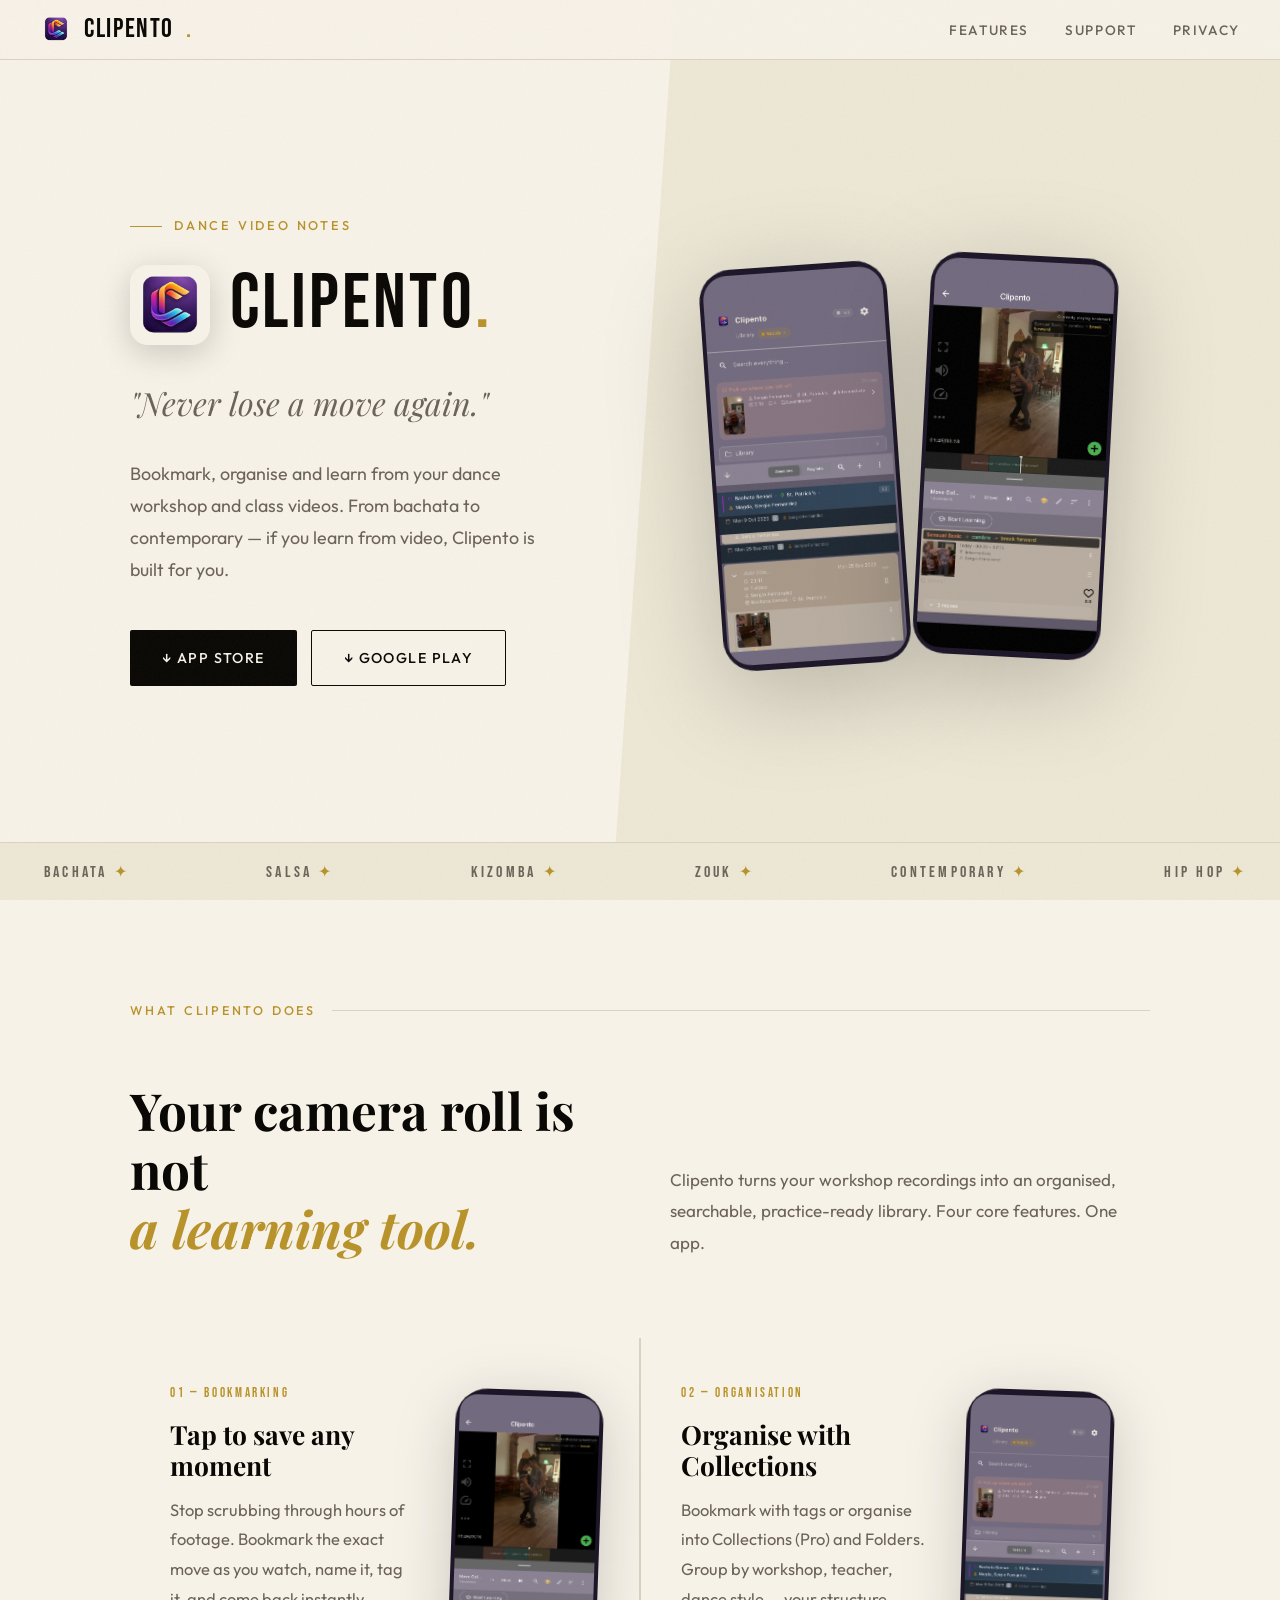
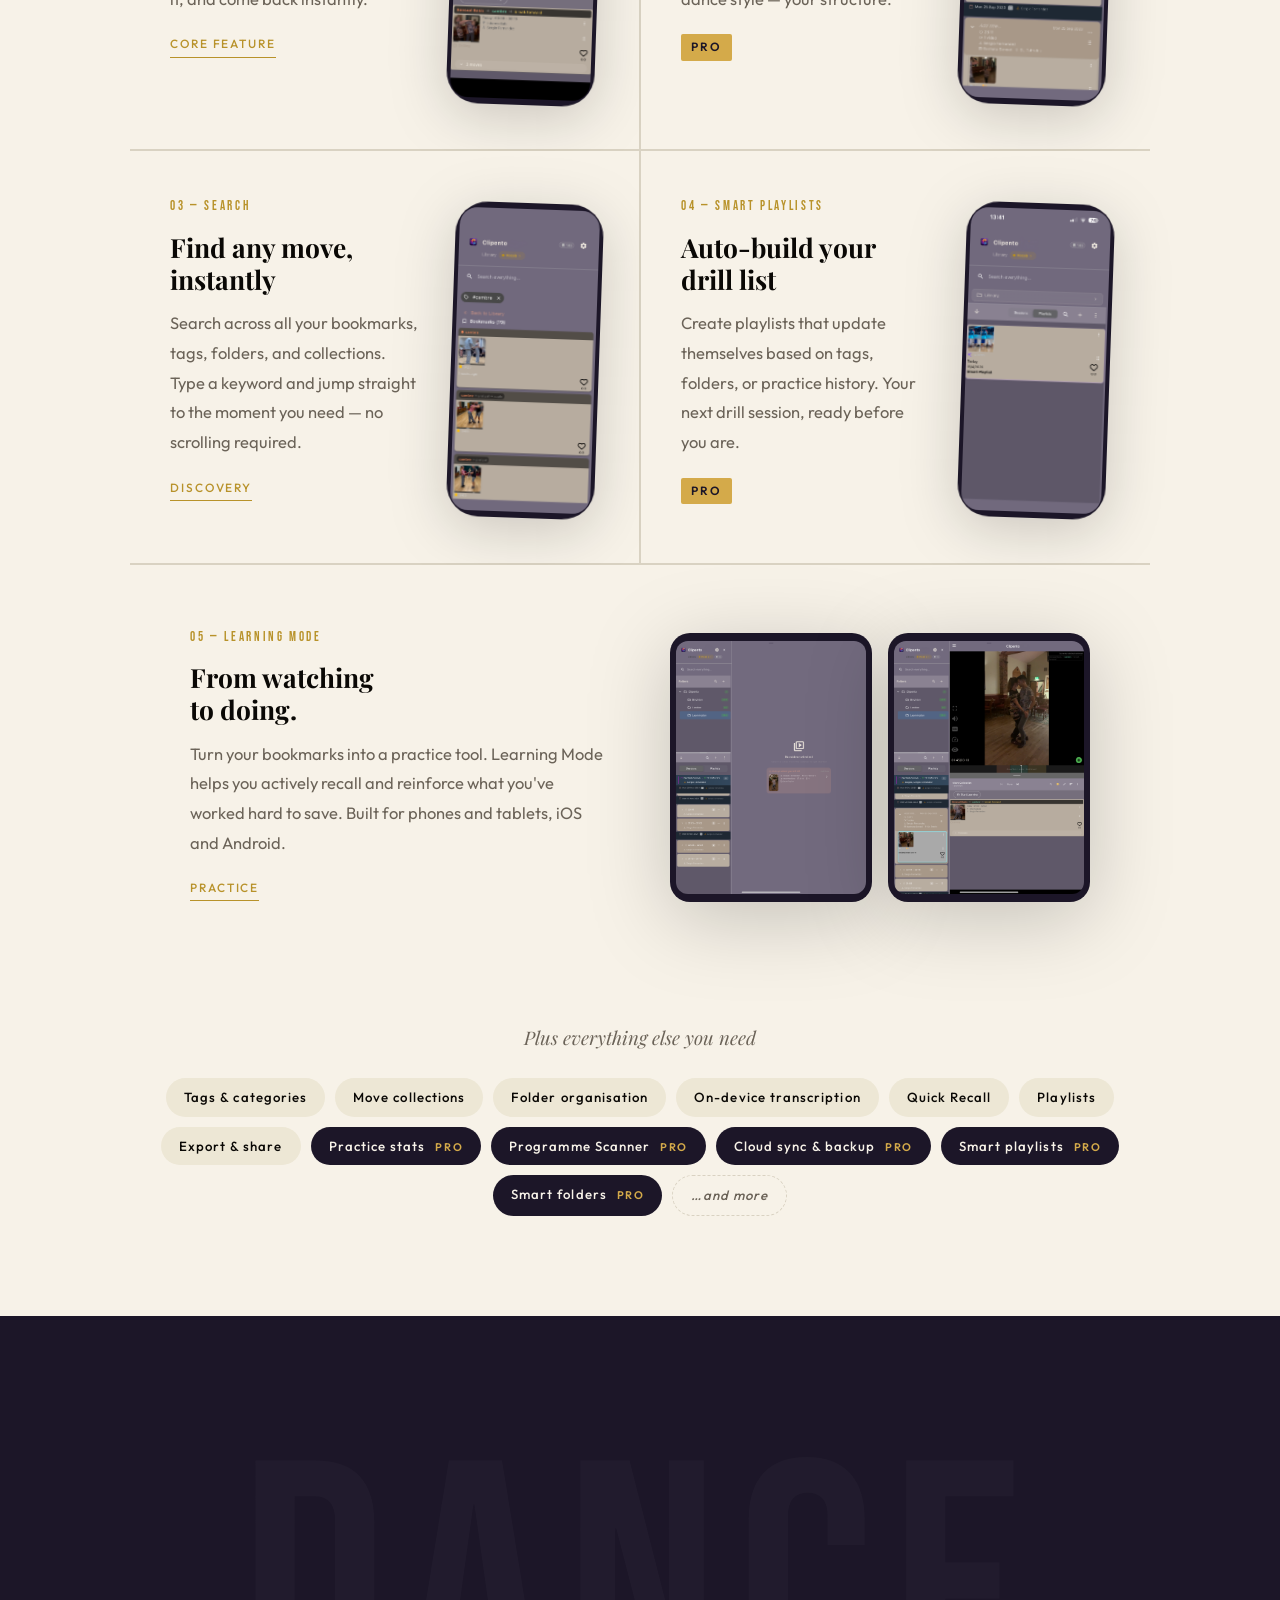
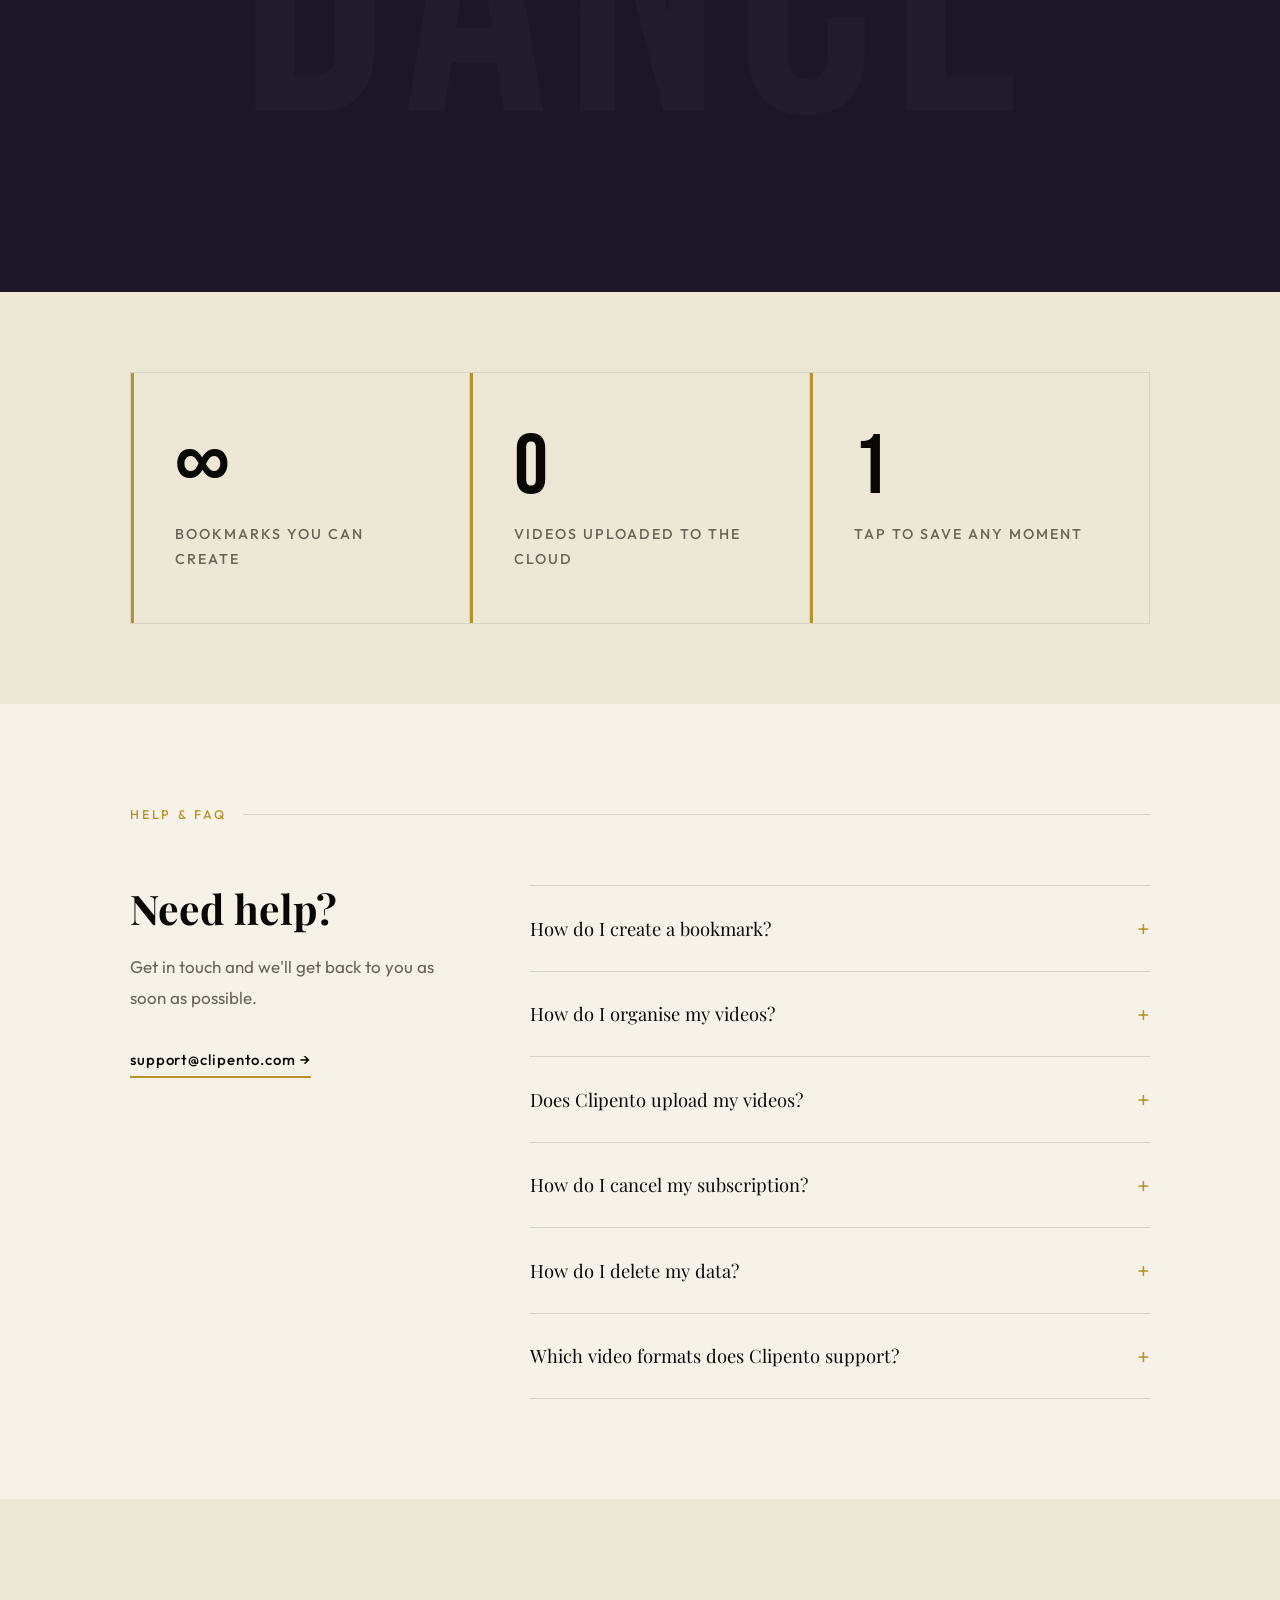
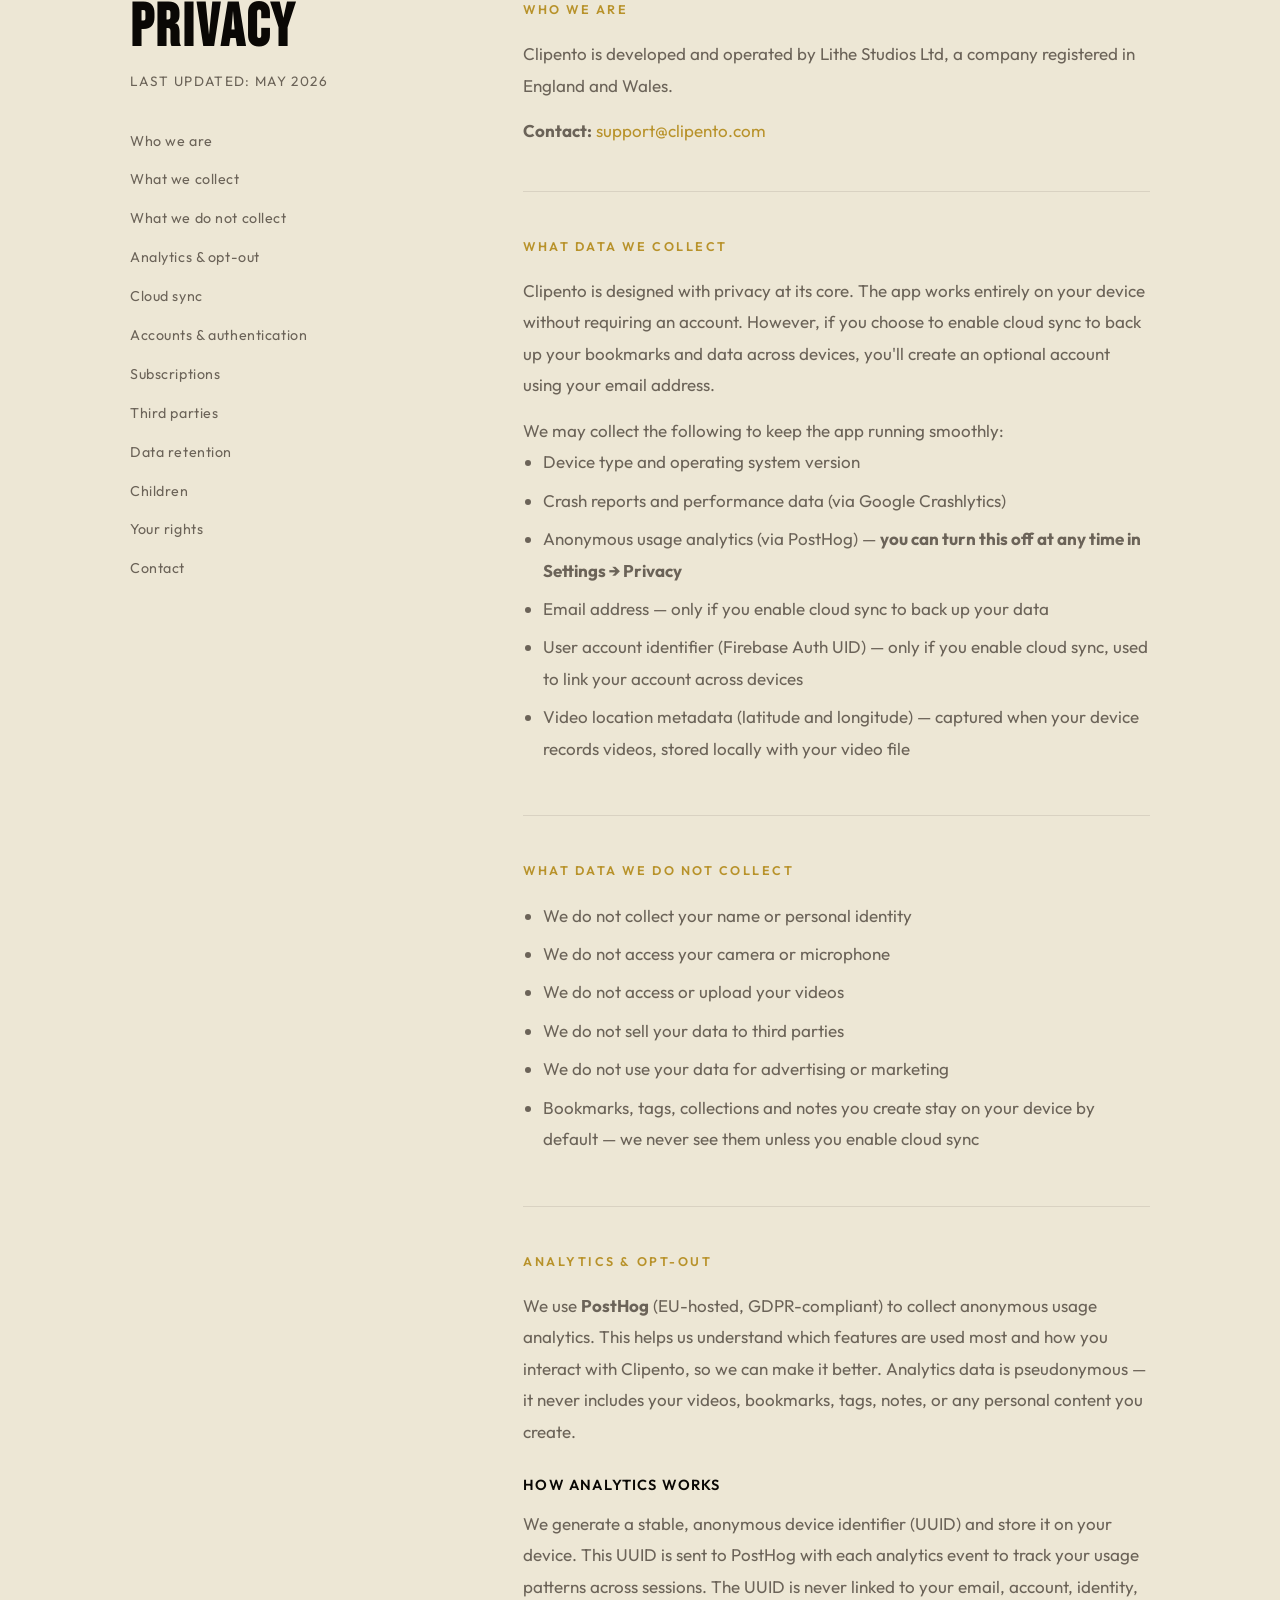
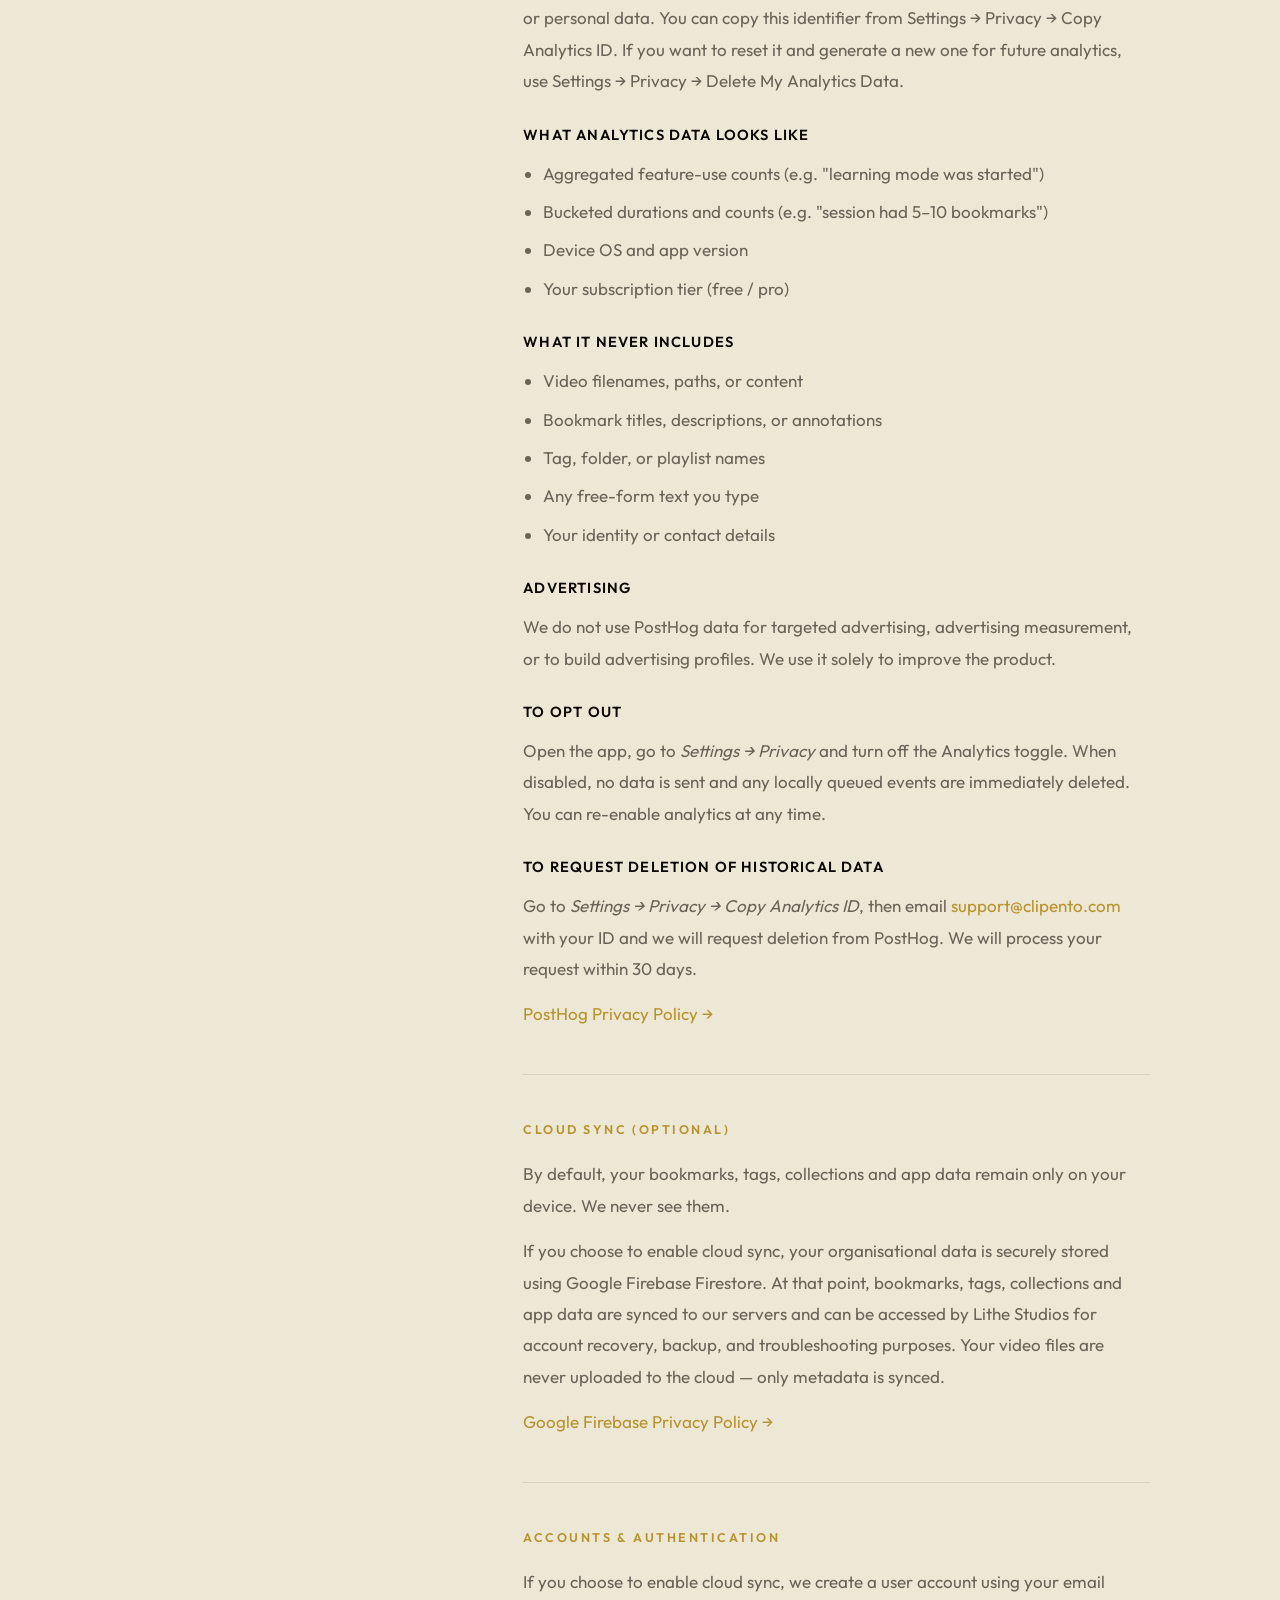
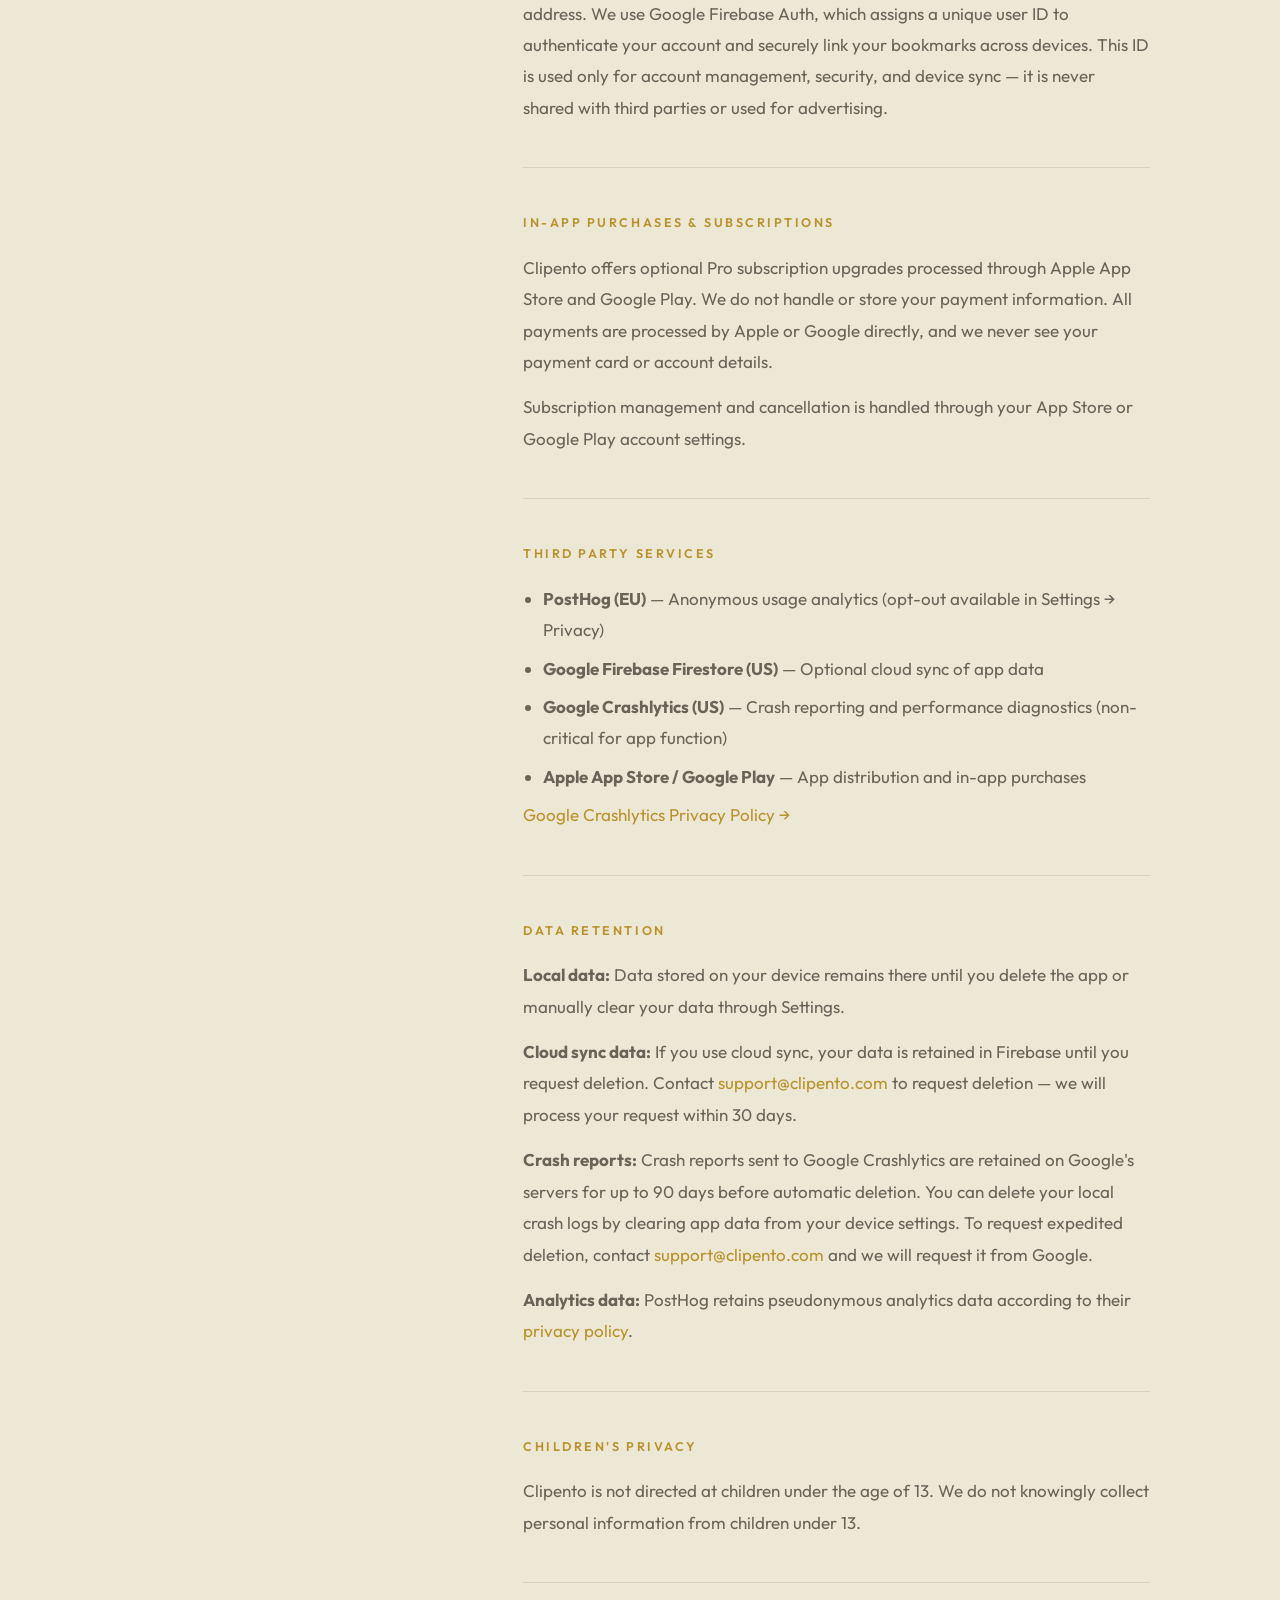
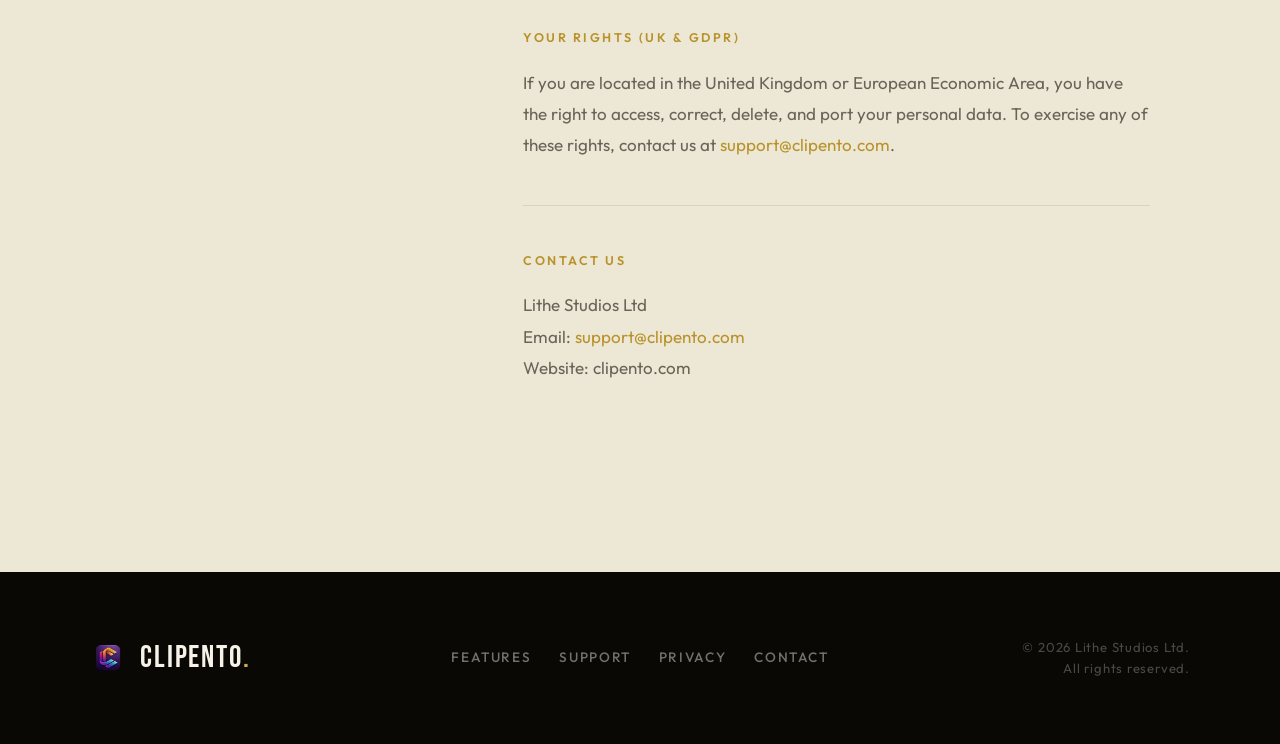
==== index.html @ 083a0a35 "feat: update terminology from sessions to collections in features and FAQs" ====
<!DOCTYPE html>
<html lang="en">
<head>
  <meta name="google-site-verification" content="Oj9gaBNKrY78zgcw0lTIysSrnZ11tict_sjWLkUXZAQ" />
  <meta charset="UTF-8" />
  <meta name="viewport" content="width=device-width, initial-scale=1.0" />
  <title>Clipento – Dance Video Notes</title>
  <meta name="description" content="Bookmark, organise and learn from your dance workshop videos. Never lose a move again." />
  <link rel="preconnect" href="https://fonts.googleapis.com" />
  <link rel="preconnect" href="https://fonts.gstatic.com" crossorigin />
  <link href="https://fonts.googleapis.com/css2?family=Playfair+Display:ital,wght@0,400;0,700;0,900;1,400;1,700&family=Outfit:wght@300;400;500&family=Bebas+Neue&display=swap" rel="stylesheet" />
  <link rel="stylesheet" href="styles.css" />
  <link rel="icon" href="images/logo.png" type="image/png" />
</head>
<body>

  <!-- NAV -->

  <nav>
    <div class="nav-logo">
      <img src="images/logo.png" alt="Clipento logo" />
      CLIPENTO<span>.</span>
    </div>
    <ul class="nav-links">
      <li><a href="#features">Features</a></li>
      <li><a href="#support">Support</a></li>
      <li><a href="#privacy">Privacy</a></li>
    </ul>
  </nav>

  <!-- HERO -->

  <section id="hero">
    <div class="hero-content">
      <div class="hero-left">
        <p class="hero-tag">Dance Video Notes</p>

        <div class="hero-logo-wrap">
          <img src="images/logo.png" alt="Clipento" class="hero-logo-img" />
          <div class="hero-logo-text">CLIPENTO<span>.</span></div>
        </div>

        <p class="hero-headline">
          "Never lose a move again."
        </p>
        <p class="hero-body">
          Bookmark, organise and learn from your dance workshop
          and class videos. From bachata to contemporary — if
          you learn from video, Clipento is built for you.
        </p>
        <div class="hero-cta">
          <a href="https://apps.apple.com/gb/app/clipento-dance-video-notes/id6736587051" class="btn btn-dark">↓ App Store</a>
          <a href="https://play.google.com/store/apps/details?id=com.hng.markit" class="btn btn-outline">↓ Google Play</a>
        </div>
      </div>

      <div class="hero-right">
        <div class="hero-phones">
          <div class="hero-phone-wrap">
            <div class="device-frame phone">
              <img src="images/iphone2.png" alt="Clipento library screen" />
            </div>
          </div>
          <div class="hero-phone-wrap">
            <div class="device-frame phone">
              <img src="images/iphone1.png" alt="Clipento video player" />
            </div>
          </div>
        </div>
      </div>
    </div>

    <div class="hero-ticker">
      <div class="ticker-track">
        <span class="ticker-item">Bachata <span>✦</span></span>
        <span class="ticker-item">Salsa <span>✦</span></span>
        <span class="ticker-item">Kizomba <span>✦</span></span>
        <span class="ticker-item">Zouk <span>✦</span></span>
        <span class="ticker-item">Contemporary <span>✦</span></span>
        <span class="ticker-item">Hip Hop <span>✦</span></span>
        <span class="ticker-item">Workshops <span>✦</span></span>
        <span class="ticker-item">Masterclasses <span>✦</span></span>
        <span class="ticker-item">Festival Videos <span>✦</span></span>
        <span class="ticker-item">Bachata <span>✦</span></span>
        <span class="ticker-item">Salsa <span>✦</span></span>
        <span class="ticker-item">Kizomba <span>✦</span></span>
        <span class="ticker-item">Zouk <span>✦</span></span>
        <span class="ticker-item">Contemporary <span>✦</span></span>
        <span class="ticker-item">Hip Hop <span>✦</span></span>
        <span class="ticker-item">Workshops <span>✦</span></span>
        <span class="ticker-item">Masterclasses <span>✦</span></span>
        <span class="ticker-item">Festival Videos <span>✦</span></span>
      </div>
    </div>

  </section>

  <!-- FEATURES -->

  <section id="features">
    <div class="wrap">
      <p class="s-label reveal">What Clipento does</p>
      <div class="features-header reveal">
        <h2 class="features-heading">
          Your camera roll is not<br />
          <em>a learning tool.</em>
        </h2>
        <p class="features-intro">
          Clipento turns your workshop recordings into an
          organised, searchable, practice-ready library.
          Four core features. One app.
        </p>
      </div>

      <div class="features-showcase reveal">

        <!-- Card 1 — Bookmark — iPhone 2 -->
        <div class="feature-card">
          <div class="f-content">
            <p class="f-num">01 — Bookmarking</p>
            <h3 class="f-title">Tap to save any moment</h3>
            <p class="f-body">Stop scrubbing through hours of footage. Bookmark the exact move as you watch, name it, tag it, and come back instantly.</p>
            <span class="f-tag">Core feature</span>
          </div>
          <div class="f-screenshot">
            <div class="device-frame phone">
              <img src="images/iphone1.png" alt="Clipento video player with bookmarks" />
            </div>
          </div>
        </div>

        <!-- Card 2 — Organisation — iPhone 1 -->
        <div class="feature-card">
          <div class="f-content">
            <p class="f-num">02 — Organisation</p>
            <h3 class="f-title">Organise with Collections</h3>
            <p class="f-body">Bookmark with tags or organise into Collections (Pro) and Folders. Group by workshop, teacher, dance style — your structure.</p>
            <span class="f-tag f-tag-pro">Pro</span>
          </div>
          <div class="f-screenshot">
            <div class="device-frame phone">
              <img src="images/iphone2.png" alt="Clipento library and collections" />
            </div>
          </div>
        </div>

        <!-- Card 3 — Search -->
        <div class="feature-card">
          <div class="f-content">
            <p class="f-num">03 — Search</p>
            <h3 class="f-title">Find any move, instantly</h3>
            <p class="f-body">Search across all your bookmarks, tags, folders, and collections. Type a keyword and jump straight to the moment you need — no scrolling required.</p>
            <span class="f-tag">Discovery</span>
          </div>
          <div class="f-screenshot">
            <div class="device-frame phone">
              <img src="images/iphone3.png" alt="Clipento search" />
            </div>
          </div>
        </div>

        <!-- Card 4 — Smart Playlists (Pro) -->
        <div class="feature-card">
          <div class="f-content">
            <p class="f-num">04 — Smart Playlists</p>
            <h3 class="f-title">Auto-build your drill list</h3>
            <p class="f-body">Create playlists that update themselves based on tags, folders, or practice history. Your next drill session, ready before you are.</p>
            <span class="f-tag f-tag-pro">Pro</span>
          </div>
          <div class="f-screenshot">
            <div class="device-frame phone">
              <img src="images/iphone4.png" alt="Clipento smart playlists" />
            </div>
          </div>
        </div>

        <!-- Card 5 — Wide — iPad showcase -->
        <div class="feature-card wide">
          <div class="f-content">
            <p class="f-num">05 — Learning Mode</p>
            <h3 class="f-title">From watching<br />to doing.</h3>
            <p class="f-body">Turn your bookmarks into a practice tool. Learning Mode helps you actively recall and reinforce what you've worked hard to save. Built for phones and tablets, iOS and Android.</p>
            <span class="f-tag">Practice</span>
          </div>
          <div class="f-screenshot ipad">
            <div class="device-frame tablet">
              <img src="images/ipad.png" alt="Clipento library on iPad" />
            </div>
            <div class="device-frame tablet">
              <img src="images/ipad2.png" alt="Clipento Learning Mode on iPad" />
            </div>
          </div>
        </div>

      </div>

      <div class="features-more reveal">
        <p class="features-more-label">Plus everything else you need</p>
        <div class="features-more-list">
          <span>Tags &amp; categories</span>
          <span>Move collections</span>
          <span>Folder organisation</span>
          <span>On-device transcription</span>
          <span>Quick Recall</span>
          <span>Playlists</span>
          <span>Export &amp; share</span>
          <span class="pro-pill">Practice stats <em>Pro</em></span>
          <span class="pro-pill">Programme Scanner <em>Pro</em></span>
          <span class="pro-pill">Cloud sync &amp; backup <em>Pro</em></span>
          <span class="pro-pill">Smart playlists <em>Pro</em></span>
          <span class="pro-pill">Smart folders <em>Pro</em></span>
          <span class="more-pill">…and more</span>
        </div>
      </div>

    </div>
  </section>

  <!-- MANIFESTO -->

  <section id="manifesto">
    <div class="wrap">
      <div class="manifesto-inner reveal">
        <h2 class="manifesto-heading">
          Your workshops deserve better than
          <strong>a camera roll.</strong>
        </h2>
        <div class="manifesto-body">
          <p>Clipento works with videos already on your phone — workshop recordings, festival footage, class videos, anything you've captured. No uploading. No cloud storage required. Your videos stay on your device.</p>
          <p>Free to download. Available on iOS and Android. Upgrade to Pro to unlock advanced features and take your practice further.</p>
        </div>
      </div>
    </div>
  </section>

  <!-- STATS -->

  <section id="stats">
    <div class="wrap">
      <div class="stats-grid reveal">
        <div class="stat">
          <div class="stat-accent"></div>
          <div class="stat-val">∞</div>
          <div class="stat-label">Bookmarks you can create</div>
        </div>
        <div class="stat">
          <div class="stat-accent"></div>
          <div class="stat-val">0</div>
          <div class="stat-label">Videos uploaded to the cloud</div>
        </div>
        <div class="stat">
          <div class="stat-accent"></div>
          <div class="stat-val">1</div>
          <div class="stat-label">Tap to save any moment</div>
        </div>
      </div>
    </div>
  </section>

  <!-- SUPPORT -->

  <section id="support">
    <div class="wrap">
      <p class="s-label reveal">Help & FAQ</p>
      <div class="support-layout">
        <div class="support-sidebar reveal">
          <h2>Need help?</h2>
          <p>Get in touch and we'll get back to you as soon as possible.</p>
          <a href="mailto:support@clipento.com" class="email-link">support@clipento.com →</a>
        </div>
        <div class="faq reveal">
          <details>
            <summary>How do I create a bookmark?</summary>
            <p class="ans">While watching a video, tap the bookmark button to save the current moment. You can then name it, add tags and organise it into collections.</p>
          </details>
          <details>
            <summary>How do I organise my videos?</summary>
            <p class="ans">Use Collections and Folders to group your videos by workshop, teacher or dance style. Tap the + button to create a new collection or folder.</p>
          </details>
          <details>
            <summary>Does Clipento upload my videos?</summary>
            <p class="ans">No. Your videos always stay on your device. Only your bookmarks and organisational data can optionally be synced to the cloud.</p>
          </details>
          <details>
            <summary>How do I cancel my subscription?</summary>
            <p class="ans">Subscriptions are managed through your App Store (iOS) or Google Play (Android) account. Go to your account settings and select Subscriptions to manage or cancel.</p>
          </details>
          <details>
            <summary>How do I delete my data?</summary>
            <p class="ans">To delete your local data, simply delete the App. To request deletion of any cloud-synced data, email us at support@clipento.com and we will process your request within 30 days.</p>
          </details>
          <details>
            <summary>Which video formats does Clipento support?</summary>
            <p class="ans">Clipento works with videos stored in your device's camera roll and photo library. Any video format supported by your device is supported by Clipento.</p>
          </details>
        </div>
      </div>
    </div>
  </section>

  <!-- PRIVACY -->

  <section id="privacy">
    <div class="wrap">
      <div class="privacy-top">
        <div class="privacy-sticky">
          <h2>PRIVACY</h2>
          <p class="updated">Last updated: May 2026</p>
          <ul class="privacy-nav">
            <li><a href="#p-who">Who we are</a></li>
            <li><a href="#p-collect">What we collect</a></li>
            <li><a href="#p-not">What we do not collect</a></li>
            <li><a href="#p-analytics">Analytics &amp; opt-out</a></li>
            <li><a href="#p-sync">Cloud sync</a></li>
            <li><a href="#p-auth">Accounts &amp; authentication</a></li>
            <li><a href="#p-iap">Subscriptions</a></li>
            <li><a href="#p-third">Third parties</a></li>
            <li><a href="#p-retain">Data retention</a></li>
            <li><a href="#p-children">Children</a></li>
            <li><a href="#p-rights">Your rights</a></li>
            <li><a href="#p-contact">Contact</a></li>
          </ul>
        </div>
        <div class="privacy-content">
          <div class="p-section" id="p-who">
            <h3>Who we are</h3>
            <p>Clipento is developed and operated by Lithe Studios Ltd, a company registered in England and Wales.</p>
            <p><strong>Contact:</strong> <a href="mailto:support@clipento.com">support@clipento.com</a></p>
          </div>
          <div class="p-section" id="p-collect">
            <h3>What data we collect</h3>
            <p>Clipento is designed with privacy at its core. The app works entirely on your device without requiring an account. However, if you choose to enable cloud sync to back up your bookmarks and data across devices, you'll create an optional account using your email address.</p>
            <p>We may collect the following to keep the app running smoothly:</p>
            <ul>
              <li>Device type and operating system version</li>
              <li>Crash reports and performance data (via Google Crashlytics)</li>
              <li>Anonymous usage analytics (via PostHog) — <strong>you can turn this off at any time in Settings → Privacy</strong></li>
              <li>Email address — only if you enable cloud sync to back up your data</li>
              <li>User account identifier (Firebase Auth UID) — only if you enable cloud sync, used to link your account across devices</li>
              <li>Video location metadata (latitude and longitude) — captured when your device records videos, stored locally with your video file</li>
            </ul>
          </div>
          <div class="p-section" id="p-not">
            <h3>What data we do not collect</h3>
            <ul>
              <li>We do not collect your name or personal identity</li>
              <li>We do not access your camera or microphone</li>
              <li>We do not access or upload your videos</li>
              <li>We do not sell your data to third parties</li>
              <li>We do not use your data for advertising or marketing</li>
              <li>Bookmarks, tags, collections and notes you create stay on your device by default — we never see them unless you enable cloud sync</li>
            </ul>
          </div>
          <div class="p-section" id="p-analytics">
            <h3>Analytics &amp; opt-out</h3>
            <p>We use <strong>PostHog</strong> (EU-hosted, GDPR-compliant) to collect anonymous usage analytics. This helps us understand which features are used most and how you interact with Clipento, so we can make it better. Analytics data is pseudonymous — it never includes your videos, bookmarks, tags, notes, or any personal content you create.</p>
            <h4>How analytics works</h4>
            <p>We generate a stable, anonymous device identifier (UUID) and store it on your device. This UUID is sent to PostHog with each analytics event to track your usage patterns across sessions. The UUID is never linked to your email, account, identity, or personal data. You can copy this identifier from Settings → Privacy → Copy Analytics ID. If you want to reset it and generate a new one for future analytics, use Settings → Privacy → Delete My Analytics Data.</p>
            <h4>What analytics data looks like</h4>
            <ul>
              <li>Aggregated feature-use counts (e.g. "learning mode was started")</li>
              <li>Bucketed durations and counts (e.g. "session had 5–10 bookmarks")</li>
              <li>Device OS and app version</li>
              <li>Your subscription tier (free / pro)</li>
            </ul>
            <h4>What it never includes</h4>
            <ul>
              <li>Video filenames, paths, or content</li>
              <li>Bookmark titles, descriptions, or annotations</li>
              <li>Tag, folder, or playlist names</li>
              <li>Any free-form text you type</li>
              <li>Your identity or contact details</li>
            </ul>
            <h4>Advertising</h4>
            <p>We do not use PostHog data for targeted advertising, advertising measurement, or to build advertising profiles. We use it solely to improve the product.</p>
            <h4>To opt out</h4>
            <p>Open the app, go to <em>Settings → Privacy</em> and turn off the Analytics toggle. When disabled, no data is sent and any locally queued events are immediately deleted. You can re-enable analytics at any time.</p>
            <h4>To request deletion of historical data</h4>
            <p>Go to <em>Settings → Privacy → Copy Analytics ID</em>, then email <a href="mailto:support@clipento.com">support@clipento.com</a> with your ID and we will request deletion from PostHog. We will process your request within 30 days.</p>
            <p><a href="https://posthog.com/privacy" target="_blank" rel="noopener">PostHog Privacy Policy →</a></p>
          </div>
          <div class="p-section" id="p-sync">
            <h3>Cloud sync (optional)</h3>
            <p>By default, your bookmarks, tags, collections and app data remain only on your device. We never see them.</p>
            <p>If you choose to enable cloud sync, your organisational data is securely stored using Google Firebase Firestore. At that point, bookmarks, tags, collections and app data are synced to our servers and can be accessed by Lithe Studios for account recovery, backup, and troubleshooting purposes. Your video files are never uploaded to the cloud — only metadata is synced.</p>
            <p><a href="https://firebase.google.com/support/privacy" target="_blank" rel="noopener">Google Firebase Privacy Policy →</a></p>
          </div>
          <div class="p-section" id="p-auth">
            <h3>Accounts &amp; authentication</h3>
            <p>If you choose to enable cloud sync, we create a user account using your email address. We use Google Firebase Auth, which assigns a unique user ID to authenticate your account and securely link your bookmarks across devices. This ID is used only for account management, security, and device sync — it is never shared with third parties or used for advertising.</p>
          </div>
          <div class="p-section" id="p-iap">
            <h3>In-app purchases &amp; subscriptions</h3>
            <p>Clipento offers optional Pro subscription upgrades processed through Apple App Store and Google Play. We do not handle or store your payment information. All payments are processed by Apple or Google directly, and we never see your payment card or account details.</p>
            <p>Subscription management and cancellation is handled through your App Store or Google Play account settings.</p>
          </div>
          <div class="p-section" id="p-third">
            <h3>Third party services</h3>
            <ul>
              <li><strong>PostHog (EU)</strong> — Anonymous usage analytics (opt-out available in Settings → Privacy)</li>
              <li><strong>Google Firebase Firestore (US)</strong> — Optional cloud sync of app data</li>
              <li><strong>Google Crashlytics (US)</strong> — Crash reporting and performance diagnostics (non-critical for app function)</li>
              <li><strong>Apple App Store / Google Play</strong> — App distribution and in-app purchases</li>
            </ul>
            <p><a href="https://firebase.google.com/support/privacy" target="_blank" rel="noopener">Google Crashlytics Privacy Policy →</a></p>
          </div>
          <div class="p-section" id="p-retain">
            <h3>Data retention</h3>
            <p><strong>Local data:</strong> Data stored on your device remains there until you delete the app or manually clear your data through Settings.</p>
            <p><strong>Cloud sync data:</strong> If you use cloud sync, your data is retained in Firebase until you request deletion. Contact <a href="mailto:support@clipento.com">support@clipento.com</a> to request deletion — we will process your request within 30 days.</p>
            <p><strong>Crash reports:</strong> Crash reports sent to Google Crashlytics are retained on Google's servers for up to 90 days before automatic deletion. You can delete your local crash logs by clearing app data from your device settings. To request expedited deletion, contact <a href="mailto:support@clipento.com">support@clipento.com</a> and we will request it from Google.</p>
            <p><strong>Analytics data:</strong> PostHog retains pseudonymous analytics data according to their <a href="https://posthog.com/privacy" target="_blank" rel="noopener">privacy policy</a>.</p>
          </div>
          <div class="p-section" id="p-children">
            <h3>Children's privacy</h3>
            <p>Clipento is not directed at children under the age of 13. We do not knowingly collect personal information from children under 13.</p>
          </div>
          <div class="p-section" id="p-rights">
            <h3>Your rights (UK &amp; GDPR)</h3>
            <p>If you are located in the United Kingdom or European Economic Area, you have the right to access, correct, delete, and port your personal data. To exercise any of these rights, contact us at <a href="mailto:support@clipento.com">support@clipento.com</a>.</p>
          </div>
          <div class="p-section" id="p-contact">
            <h3>Contact us</h3>
            <p>
              Lithe Studios Ltd<br />
              Email: <a href="mailto:support@clipento.com">support@clipento.com</a><br />
              Website: clipento.com
            </p>
          </div>
        </div>
      </div>
    </div>
  </section>

  <!-- FOOTER -->

  <footer>
    <div class="footer-inner">
      <div class="footer-logo">
        <img src="images/logo.png" alt="Clipento" />
        <span class="footer-logo-text">CLIPENTO<span>.</span></span>
      </div>
      <div class="footer-links">
        <a href="#features">Features</a>
        <a href="#support">Support</a>
        <a href="#privacy">Privacy</a>
        <a href="mailto:support@clipento.com">Contact</a>
      </div>
      <p class="footer-copy">© 2026 Lithe Studios Ltd.<br />All rights reserved.</p>
    </div>
  </footer>

  <script src="main.js"></script>

</body>
</html>
---- styles.css ----
:root {
  --ink:     #0A0805;
  --paper:   #F7F2E8;
  --cream:   #EDE7D5;
  --gold:    #B8922A;
  --gold-lt: #D4AA4A;
  --muted:   #6B6358;
  --border:  #D9D2C2;
  --white:   #FDFAF4;
  --purple:  #1C1628;
  --display: 'Bebas Neue', sans-serif;
  --serif:   'Playfair Display', Georgia, serif;
  --sans:    'Outfit', sans-serif;
}
*, *::before, *::after { box-sizing: border-box; margin: 0; padding: 0; }
html { scroll-behavior: smooth; font-size: 17px; }
body {
  background: var(--paper);
  color: var(--ink);
  font-family: var(--sans);
  font-weight: 400;
  line-height: 1.7;
  overflow-x: hidden;
}
a { color: var(--gold); text-decoration: none; }
a:hover { text-decoration: underline; }
body::after {
  content: '';
  position: fixed; inset: 0;
  background-image: url("data:image/svg+xml,%3Csvg viewBox='0 0 512 512' xmlns='http://www.w3.org/2000/svg'%3E%3Cfilter id='g'%3E%3CfeTurbulence type='fractalNoise' baseFrequency='0.75' numOctaves='4' stitchTiles='stitch'/%3E%3C/filter%3E%3Crect width='100%25' height='100%25' filter='url(%23g)' opacity='0.03'/%3E%3C/svg%3E");
  pointer-events: none; z-index: 9998;
}
.wrap { max-width: 1100px; margin: 0 auto; padding: 0 40px; }

/* NAV */
nav {
  position: fixed; top: 0; left: 0; right: 0; z-index: 100;
  padding: 0 40px; height: 60px;
  display: flex; align-items: center; justify-content: space-between;
  background: rgba(247,242,232,0.93);
  backdrop-filter: blur(14px);
  border-bottom: 1px solid var(--border);
}
.nav-logo {
  display: flex; align-items: center; gap: 12px;
  font-family: var(--display); font-size: 1.6rem;
  letter-spacing: 0.06em; color: var(--ink);
}
.nav-logo img { width: 32px; height: 32px; border-radius: 8px; }
.nav-logo span { color: var(--gold); }
.nav-links { display: flex; gap: 36px; list-style: none; }
.nav-links a {
  font-size: 0.8rem; font-weight: 500; letter-spacing: 0.12em;
  text-transform: uppercase; color: var(--muted); transition: color 0.2s;
}
.nav-links a:hover { color: var(--ink); text-decoration: none; }

/* HERO */
#hero {
  min-height: 100vh; padding-top: 60px;
  display: grid; grid-template-rows: 1fr auto;
  position: relative; overflow: hidden;
}
#hero::before {
  content: '';
  position: absolute; top: -10%; right: -5%;
  width: 55%; height: 130%;
  background: var(--cream);
  transform: skewX(-4deg); z-index: 0;
}
.hero-content {
  position: relative; z-index: 1;
  display: grid; grid-template-columns: 1fr 1fr;
  align-items: center;
  padding: 80px 40px 40px;
  max-width: 1100px; margin: 0 auto; width: 100%;
  gap: 60px;
}
.hero-tag {
  font-size: 0.75rem; font-weight: 500; letter-spacing: 0.22em;
  text-transform: uppercase; color: var(--gold);
  display: flex; align-items: center; gap: 12px;
  margin-bottom: 28px;
  opacity: 0; animation: rise 0.7s ease forwards 0.1s;
}
.hero-tag::before { content: ''; display: block; width: 32px; height: 1px; background: var(--gold); }

/* Logo in hero */
.hero-logo-wrap {
  display: flex; align-items: center; gap: 20px;
  margin-bottom: 36px;
  opacity: 0; animation: rise 0.8s ease forwards 0.25s;
}
.hero-logo-img {
  width: 80px; height: 80px; border-radius: 18px;
  box-shadow: 0 8px 32px rgba(0,0,0,0.18);
  flex-shrink: 0;
}
.hero-logo-text {
  font-family: var(--display);
  font-size: clamp(3rem, 6vw, 5rem);
  line-height: 0.9;
  letter-spacing: 0.04em;
  color: var(--ink);
}
.hero-logo-text span { color: var(--gold); }

.hero-headline {
  font-family: var(--serif);
  font-size: clamp(1.4rem, 2.5vw, 1.9rem);
  font-weight: 400; font-style: italic;
  line-height: 1.4; color: var(--muted);
  margin-bottom: 32px;
  opacity: 0; animation: rise 0.8s ease forwards 0.45s;
}
.hero-body {
  font-size: 1.05rem; line-height: 1.8; color: var(--muted);
  max-width: 420px; margin-bottom: 44px;
  opacity: 0; animation: rise 0.8s ease forwards 0.6s;
}
.hero-cta {
  display: flex; gap: 14px; flex-wrap: wrap;
  opacity: 0; animation: rise 0.8s ease forwards 0.75s;
}
.btn {
  display: inline-flex; align-items: center; gap: 8px;
  font-family: var(--sans); font-size: 0.84rem; font-weight: 500;
  letter-spacing: 0.1em; text-transform: uppercase;
  padding: 15px 32px; border-radius: 2px; transition: all 0.2s; cursor: pointer;
}
.btn-dark { background: var(--ink); color: var(--paper); }
.btn-dark:hover { background: #1a1510; text-decoration: none; transform: translateY(-1px); }
.btn-outline { background: transparent; color: var(--ink); border: 1.5px solid var(--ink); }
.btn-outline:hover { background: var(--ink); color: var(--paper); text-decoration: none; transform: translateY(-1px); }

/* Hero right - iPhone screenshot showcase */
.hero-right {
  display: flex; justify-content: center; align-items: center;
  position: relative;
  opacity: 0; animation: rise 0.9s ease forwards 0.5s;
}
.hero-phones {
  display: flex; gap: 24px; align-items: flex-end;
}
.hero-phone-wrap {
  position: relative;
  filter: drop-shadow(0 24px 48px rgba(0,0,0,0.22));
}
.hero-phone-wrap:first-child {
  transform: rotate(-4deg) translateY(20px);
}
.hero-phone-wrap:last-child {
  transform: rotate(3deg) translateY(10px);
}
.hero-phone-wrap img {
  width: 180px; height: auto; border-radius: 24px; display: block;
}

/* TICKER */
.hero-ticker {
  position: relative; z-index: 1;
  border-top: 1px solid var(--border);
  overflow: hidden; white-space: nowrap;
  padding: 14px 0; margin-top: 40px;
  background: var(--cream);
  opacity: 0; animation: rise 0.6s ease forwards 1s;
}
.ticker-track { display: inline-block; animation: ticker 24s linear infinite; }
.ticker-item {
  display: inline-block; font-family: var(--display);
  font-size: 0.95rem; letter-spacing: 0.2em;
  text-transform: uppercase; color: var(--muted); padding: 0 44px;
}
.ticker-item span { color: var(--gold); margin-right: 44px; }
@keyframes ticker { from { transform: translateX(0); } to { transform: translateX(-50%); } }

/* SHARED */
.rule { height: 1px; background: var(--border); }
.s-label {
  font-size: 0.74rem; font-weight: 500; letter-spacing: 0.22em;
  text-transform: uppercase; color: var(--gold);
  display: flex; align-items: center; gap: 16px; margin-bottom: 60px;
}
.s-label::after { content: ''; flex: 1; height: 1px; background: var(--border); }

/* FEATURES */
#features { padding: 100px 0; }
.features-header {
  display: grid; grid-template-columns: 1fr 1fr;
  gap: 60px; align-items: end; margin-bottom: 80px;
}
.features-heading {
  font-family: var(--serif); font-size: clamp(2rem, 4vw, 3.2rem);
  font-weight: 700; line-height: 1.15; color: var(--ink);
}
.features-heading em { font-style: italic; color: var(--gold); }
.features-intro { font-size: 1rem; color: var(--muted); line-height: 1.85; }

/* Feature cards with screenshots */
.features-showcase {
  display: grid; grid-template-columns: repeat(2, 1fr);
  gap: 2px; background: var(--border);
}
.feature-card {
  background: var(--paper); padding: 44px 40px;
  display: grid; grid-template-columns: 1fr auto;
  gap: 32px; align-items: start;
  position: relative; transition: background 0.25s;
}
.feature-card:hover { background: var(--white); }
.feature-card.wide {
  grid-column: 1 / -1;
  grid-template-columns: 1fr 1fr;
  gap: 60px; align-items: center;
  padding: 60px 60px;
}
.f-num {
  font-family: var(--display); font-size: 0.78rem;
  letter-spacing: 0.2em; color: var(--gold);
  margin-bottom: 14px;
}
.f-title {
  font-family: var(--serif); font-size: 1.55rem;
  font-weight: 700; line-height: 1.2; color: var(--ink);
  margin-bottom: 14px;
}
.f-body { font-size: 0.97rem; color: var(--muted); line-height: 1.8; }
.f-tag {
  display: inline-block; margin-top: 20px;
  font-size: 0.7rem; font-weight: 500;
  letter-spacing: 0.16em; text-transform: uppercase;
  color: var(--gold); border-bottom: 1px solid var(--gold); padding-bottom: 2px;
}
.f-tag-pro {
  color: var(--purple); background: var(--gold-lt);
  border-bottom: none; padding: 3px 10px; border-radius: 2px;
  font-weight: 600;
}
.f-screenshot {
  display: flex; justify-content: flex-end; align-items: flex-end;
  padding-top: 8px;
}
/* Device Frame — compositable CSS bezels (swap screenshots freely) */
.device-frame {
  background: var(--purple);
  display: inline-block;
  box-sizing: border-box;
}
.device-frame img { display: block; }
.device-frame.phone {
  padding: 6px 4px;
  border-radius: 32px;
}
.device-frame.tablet {
  padding: 8px 6px;
  border-radius: 20px;
}

.f-screenshot img {
  width: 140px; height: auto; border-radius: 18px;
}
.f-screenshot .device-frame {
  filter: drop-shadow(0 12px 28px rgba(0,0,0,0.18));
  transform: rotate(2deg);
  transition: transform 0.3s ease;
}
.feature-card:hover .f-screenshot .device-frame { transform: rotate(0deg) translateY(-4px); }
.f-screenshot.ipad {
  display: flex; gap: 16px;
}
.f-screenshot.ipad .device-frame {
  flex: 1; max-width: 480px;
  filter: drop-shadow(0 16px 40px rgba(0,0,0,0.2));
  transform: none;
  transition: transform 0.3s ease;
}
.f-screenshot.ipad img {
  width: 100%; border-radius: 12px;
}
.feature-card:hover .f-screenshot.ipad .device-frame { transform: translateY(-4px); }

/* Features — "And more" compact list */
.features-more { margin-top: 60px; text-align: center; }
.features-more-label {
  font-family: var(--serif); font-size: 1.1rem;
  font-weight: 400; font-style: italic; color: var(--muted);
  margin-bottom: 24px;
}
.features-more-list {
  display: flex; flex-wrap: wrap; justify-content: center;
  gap: 10px;
}
.features-more-list span {
  font-size: 0.78rem; font-weight: 500;
  letter-spacing: 0.08em;
  color: var(--ink); background: var(--cream);
  padding: 8px 18px; border-radius: 100px;
  white-space: nowrap;
}
.features-more-list .pro-pill {
  background: var(--purple); color: var(--paper);
}
.features-more-list .pro-pill em {
  font-style: normal; font-size: 0.65rem;
  font-weight: 600; letter-spacing: 0.14em;
  text-transform: uppercase; color: var(--gold-lt);
  margin-left: 6px;
}
.features-more-list .more-pill {
  background: transparent; color: var(--muted);
  border: 1.5px dashed var(--border);
  font-style: italic;
}

/* MANIFESTO */
#manifesto {
  background: var(--purple); padding: 100px 0;
  position: relative; overflow: hidden;
}
#manifesto::before {
  content: 'DANCE';
  position: absolute; font-family: var(--display); font-size: 28vw;
  color: rgba(255,255,255,0.025);
  top: 50%; left: 50%; transform: translate(-50%, -50%);
  white-space: nowrap; pointer-events: none; letter-spacing: 0.05em;
}
.manifesto-inner { position: relative; z-index: 1; max-width: 800px; }
.manifesto-heading {
  font-family: var(--serif); font-size: clamp(2.2rem, 5vw, 4rem);
  font-weight: 400; font-style: italic; line-height: 1.2;
  color: var(--paper); margin-bottom: 40px;
}
.manifesto-heading strong { font-style: normal; font-weight: 700; color: var(--gold-lt); }
.manifesto-body { font-size: 1.05rem; color: rgba(247,242,232,0.62); line-height: 1.85; max-width: 580px; }
.manifesto-body p + p { margin-top: 18px; }

/* STATS */
#stats { padding: 80px 0; background: var(--cream); }
.stats-grid { display: grid; grid-template-columns: repeat(3, 1fr); border: 1px solid var(--border); }
.stat { padding: 52px 44px; border-right: 1px solid var(--border); position: relative; }
.stat:last-child { border-right: none; }
.stat-accent { position: absolute; top: 0; left: 0; width: 3px; height: 100%; background: var(--gold); }
.stat-val { font-family: var(--display); font-size: 5rem; line-height: 1; color: var(--ink); letter-spacing: 0.02em; margin-bottom: 12px; }
.stat-label { font-size: 0.84rem; font-weight: 500; letter-spacing: 0.14em; text-transform: uppercase; color: var(--muted); }

/* SUPPORT */
#support { padding: 100px 0; }
.support-layout { display: grid; grid-template-columns: 320px 1fr; gap: 80px; align-items: start; }
.support-sidebar h2 { font-family: var(--serif); font-size: 2.4rem; font-weight: 700; line-height: 1.15; color: var(--ink); margin-bottom: 20px; }
.support-sidebar p { font-size: 1rem; color: var(--muted); line-height: 1.8; margin-bottom: 32px; }
.email-link {
  display: inline-flex; align-items: center; gap: 8px;
  font-size: 0.88rem; font-weight: 500; letter-spacing: 0.06em;
  color: var(--ink); border-bottom: 2px solid var(--gold);
  padding-bottom: 3px; transition: color 0.2s;
}
.email-link:hover { color: var(--gold); text-decoration: none; }
.faq { border-top: 1px solid var(--border); }
details { border-bottom: 1px solid var(--border); }
summary {
  padding: 22px 0; font-family: var(--serif); font-size: 1.08rem;
  font-weight: 400; color: var(--ink); cursor: pointer;
  list-style: none; display: flex; justify-content: space-between;
  align-items: center; gap: 16px; user-select: none; transition: color 0.2s;
}
summary:hover { color: var(--gold); }
summary::-webkit-details-marker { display: none; }
summary::after {
  content: '+'; font-family: var(--sans); font-size: 1.4rem;
  font-weight: 300; color: var(--gold); flex-shrink: 0; transition: transform 0.2s;
}
details[open] summary::after { transform: rotate(45deg); }
details .ans { font-size: 1rem; color: var(--muted); line-height: 1.82; padding-bottom: 22px; max-width: 640px; }

/* PRIVACY */
#privacy { padding: 100px 0; background: var(--cream); }
.privacy-top { display: grid; grid-template-columns: 1fr 2fr; gap: 80px; align-items: start; }
.privacy-sticky { position: sticky; top: 80px; }
.privacy-sticky h2 { font-family: var(--display); font-size: 3.5rem; letter-spacing: 0.04em; color: var(--ink); line-height: 1; margin-bottom: 12px; }
.privacy-sticky .updated { font-size: 0.8rem; letter-spacing: 0.1em; text-transform: uppercase; color: var(--muted); margin-bottom: 32px; }
.privacy-nav { list-style: none; display: flex; flex-direction: column; gap: 10px; }
.privacy-nav a { font-size: 0.84rem; color: var(--muted); letter-spacing: 0.04em; transition: color 0.2s; }
.privacy-nav a:hover { color: var(--gold); text-decoration: none; }
.p-section { padding-bottom: 44px; margin-bottom: 44px; border-bottom: 1px solid var(--border); }
.p-section:last-child { border-bottom: none; }
.p-section h3 { font-family: var(--sans); font-size: 0.74rem; font-weight: 600; letter-spacing: 0.2em; text-transform: uppercase; color: var(--gold); margin-bottom: 18px; }
.p-section h4 { font-family: var(--sans); font-size: 0.86rem; font-weight: 600; letter-spacing: 0.08em; text-transform: uppercase; color: var(--ink); margin: 26px 0 10px; }
.p-section p, .p-section ul { font-size: 1rem; color: var(--muted); line-height: 1.85; }
.p-section ul { padding-left: 20px; }
.p-section li { margin-bottom: 7px; }
.p-section p + p { margin-top: 14px; }

/* FOOTER */
footer { background: var(--ink); padding: 60px 40px; }
.footer-inner {
  max-width: 1100px; margin: 0 auto;
  display: grid; grid-template-columns: 1fr auto 1fr;
  align-items: center; gap: 40px;
}
.footer-logo { display: flex; align-items: center; gap: 14px; }
.footer-logo img { width: 36px; height: 36px; border-radius: 9px; opacity: 0.9; }
.footer-logo-text { font-family: var(--display); font-size: 1.8rem; letter-spacing: 0.06em; color: var(--paper); }
.footer-logo-text span { color: var(--gold-lt); }
.footer-links { display: flex; gap: 28px; justify-content: center; }
.footer-links a { font-size: 0.8rem; font-weight: 500; letter-spacing: 0.12em; text-transform: uppercase; color: rgba(247,242,232,0.45); transition: color 0.2s; }
.footer-links a:hover { color: var(--gold-lt); text-decoration: none; }
.footer-copy { font-size: 0.77rem; letter-spacing: 0.06em; color: rgba(247,242,232,0.28); text-align: right; line-height: 1.6; }

/* ANIMATIONS */
@keyframes rise { from { opacity: 0; transform: translateY(28px); } to { opacity: 1; transform: translateY(0); } }
.reveal { opacity: 0; transform: translateY(32px); transition: opacity 0.7s ease, transform 0.7s ease; }
.reveal.visible { opacity: 1; transform: none; }

/* RESPONSIVE */
@media (max-width: 900px) {
  .hero-content { grid-template-columns: 1fr; padding: 60px 22px 0; gap: 48px; }
  .hero-right { order: -1; }
  .hero-phones { justify-content: center; }
  .hero-phone-wrap img { width: 140px; }
  #hero::before { display: none; }
  .features-header { grid-template-columns: 1fr; gap: 28px; }
  .features-showcase { grid-template-columns: 1fr; }
  .feature-card { grid-template-columns: 1fr; }
  .feature-card.wide { grid-template-columns: 1fr; padding: 44px 32px; }
  .f-screenshot img { width: 120px; }
  .f-screenshot.ipad { flex-direction: column; }
  .f-screenshot.ipad img { max-width: 100%; }
  .stats-grid { grid-template-columns: 1fr; }
  .stat { border-right: none; border-bottom: 1px solid var(--border); }
  .stat:last-child { border-bottom: none; }
  .support-layout { grid-template-columns: 1fr; gap: 52px; }
  .privacy-top { grid-template-columns: 1fr; gap: 48px; }
  .privacy-sticky { position: static; }
  .privacy-nav { display: none; }
  .footer-inner { grid-template-columns: 1fr; gap: 24px; }
  .footer-copy { text-align: left; }
  nav { padding: 0 22px; }
  .nav-links { display: none; }
  .wrap { padding: 0 22px; }
  footer { padding: 48px 22px; }
}
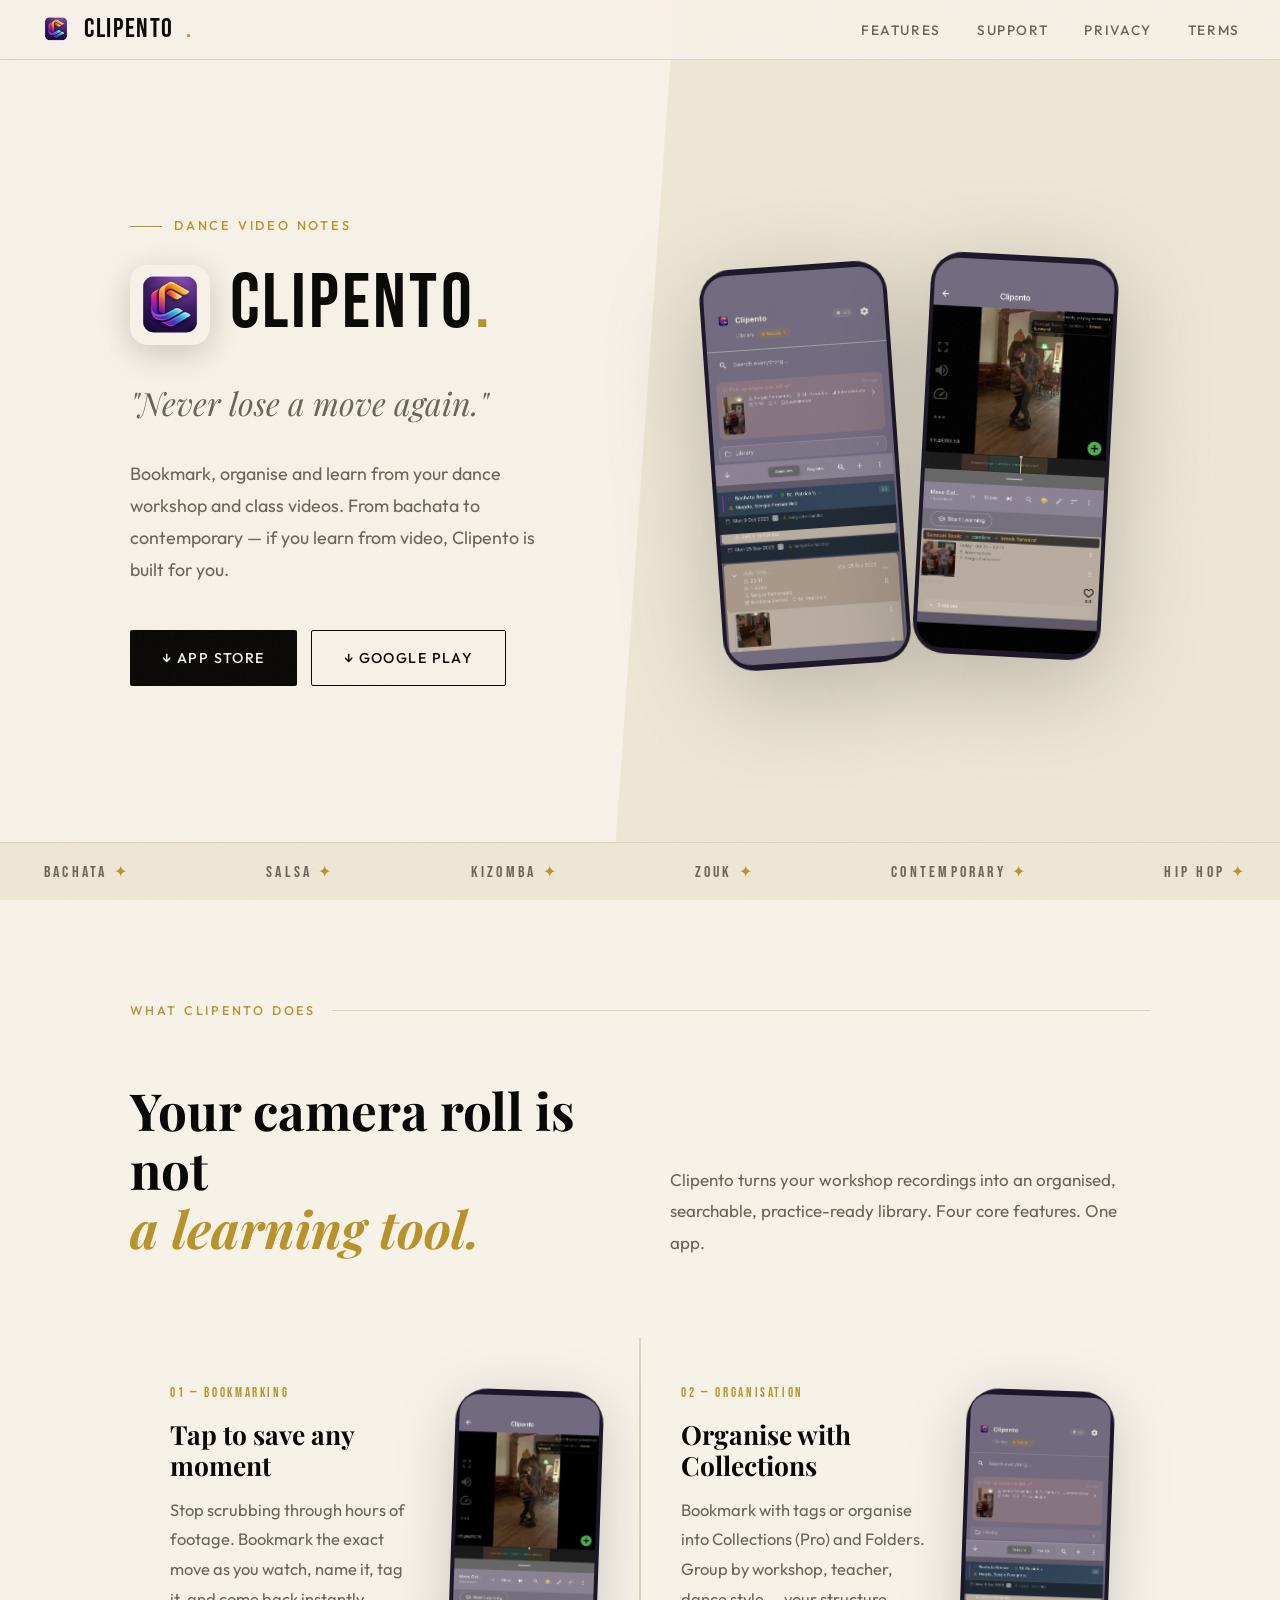
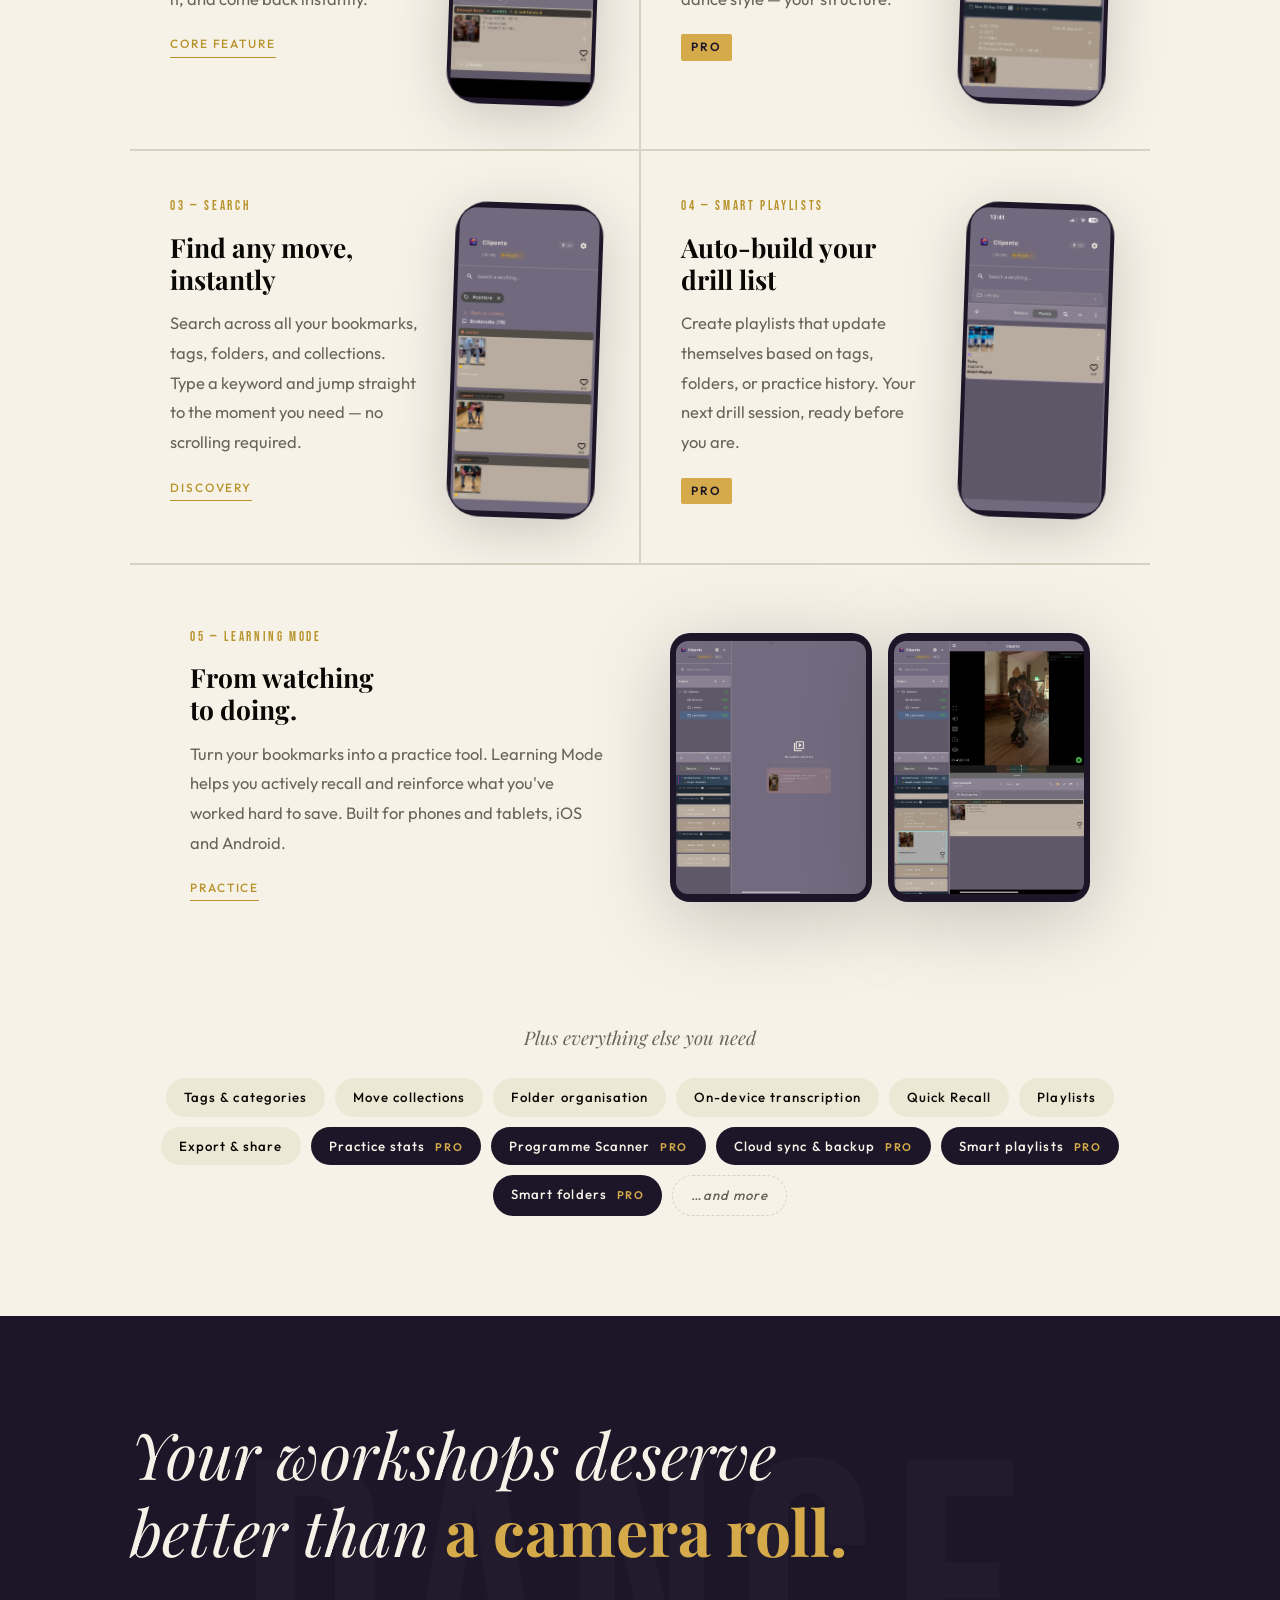
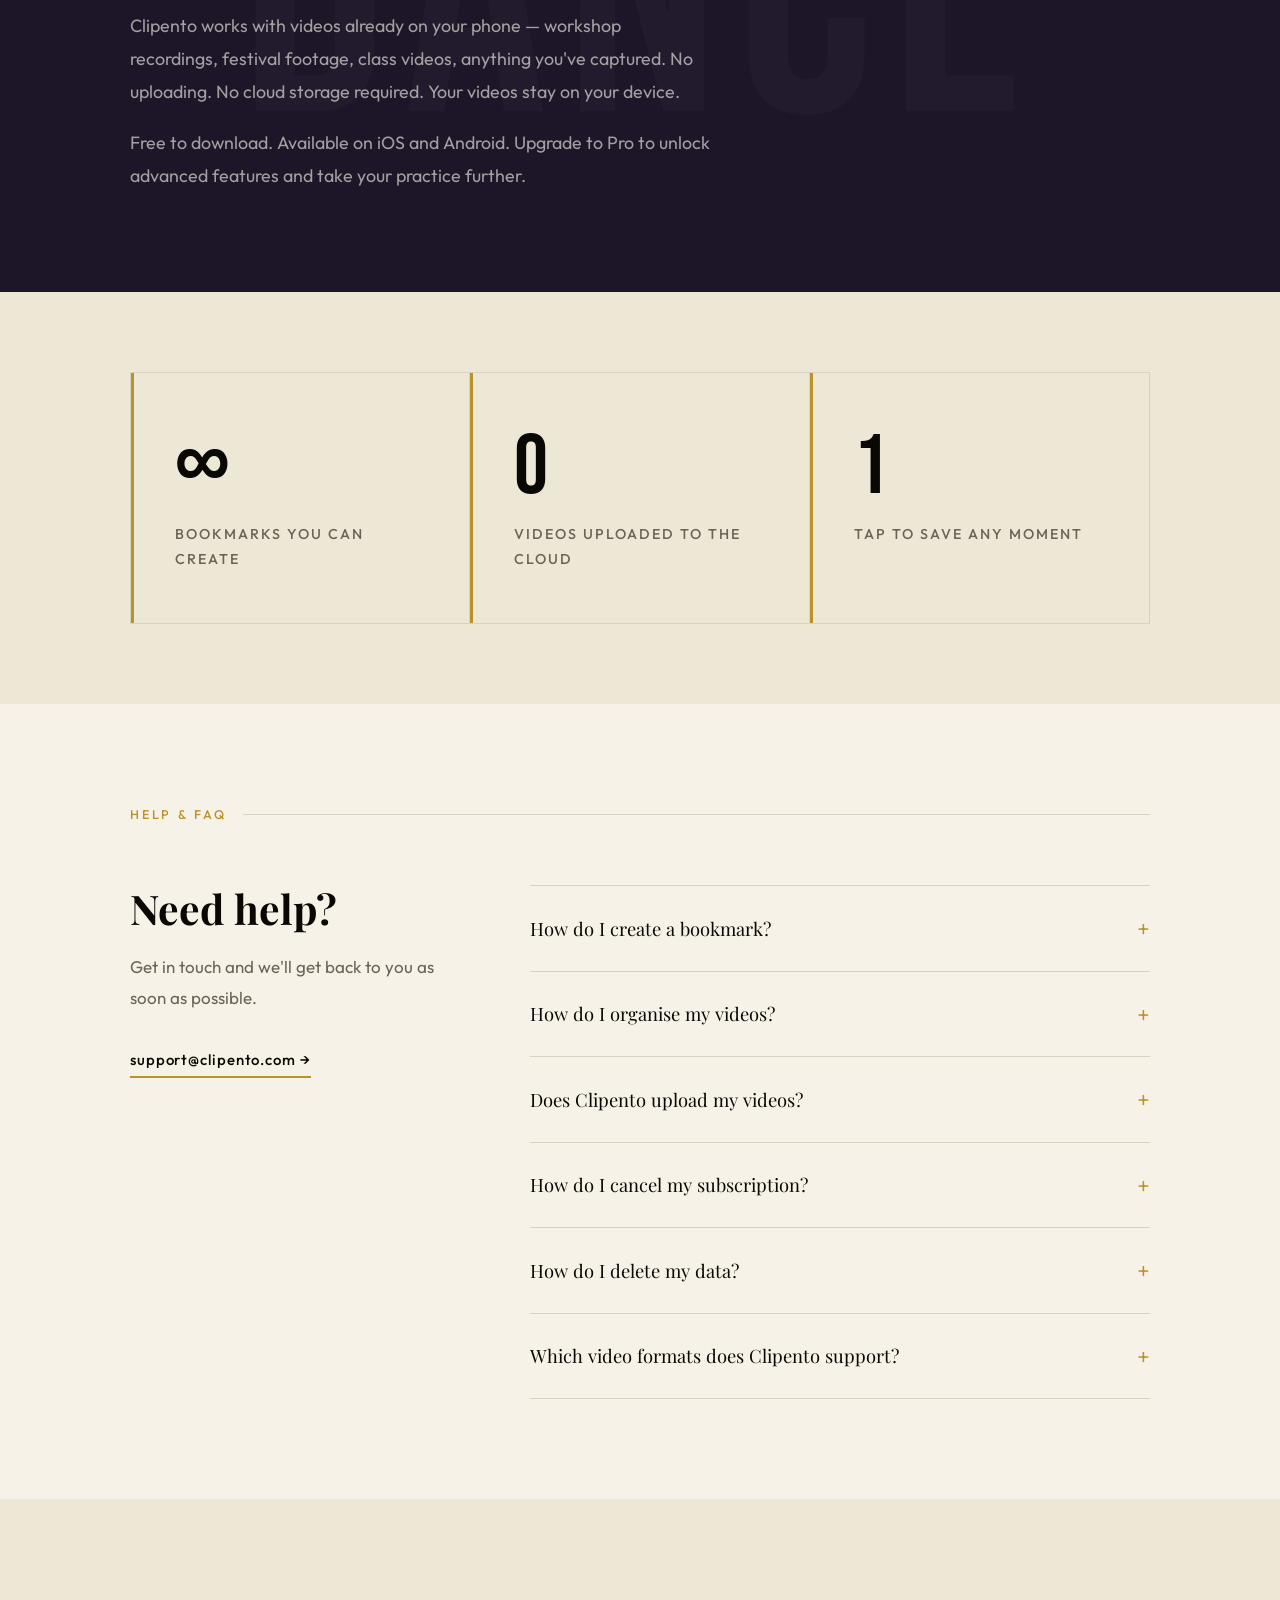
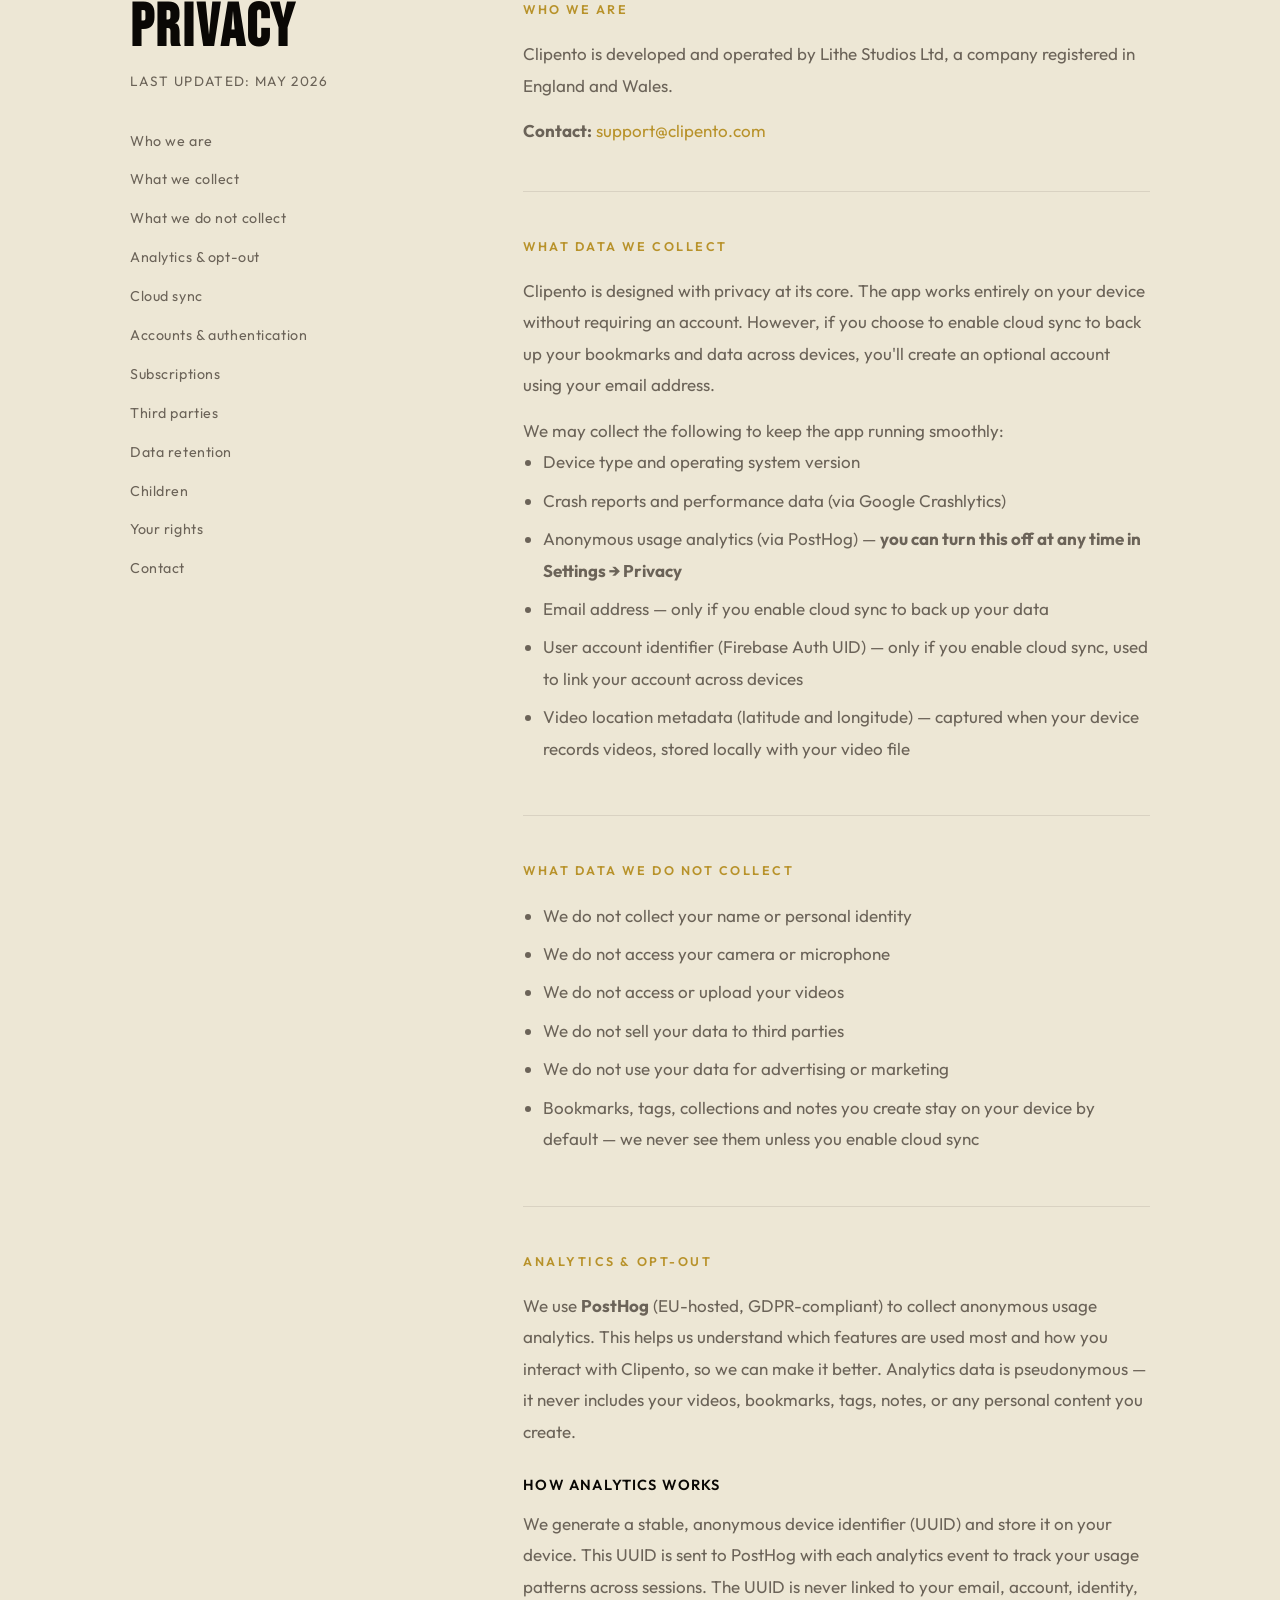
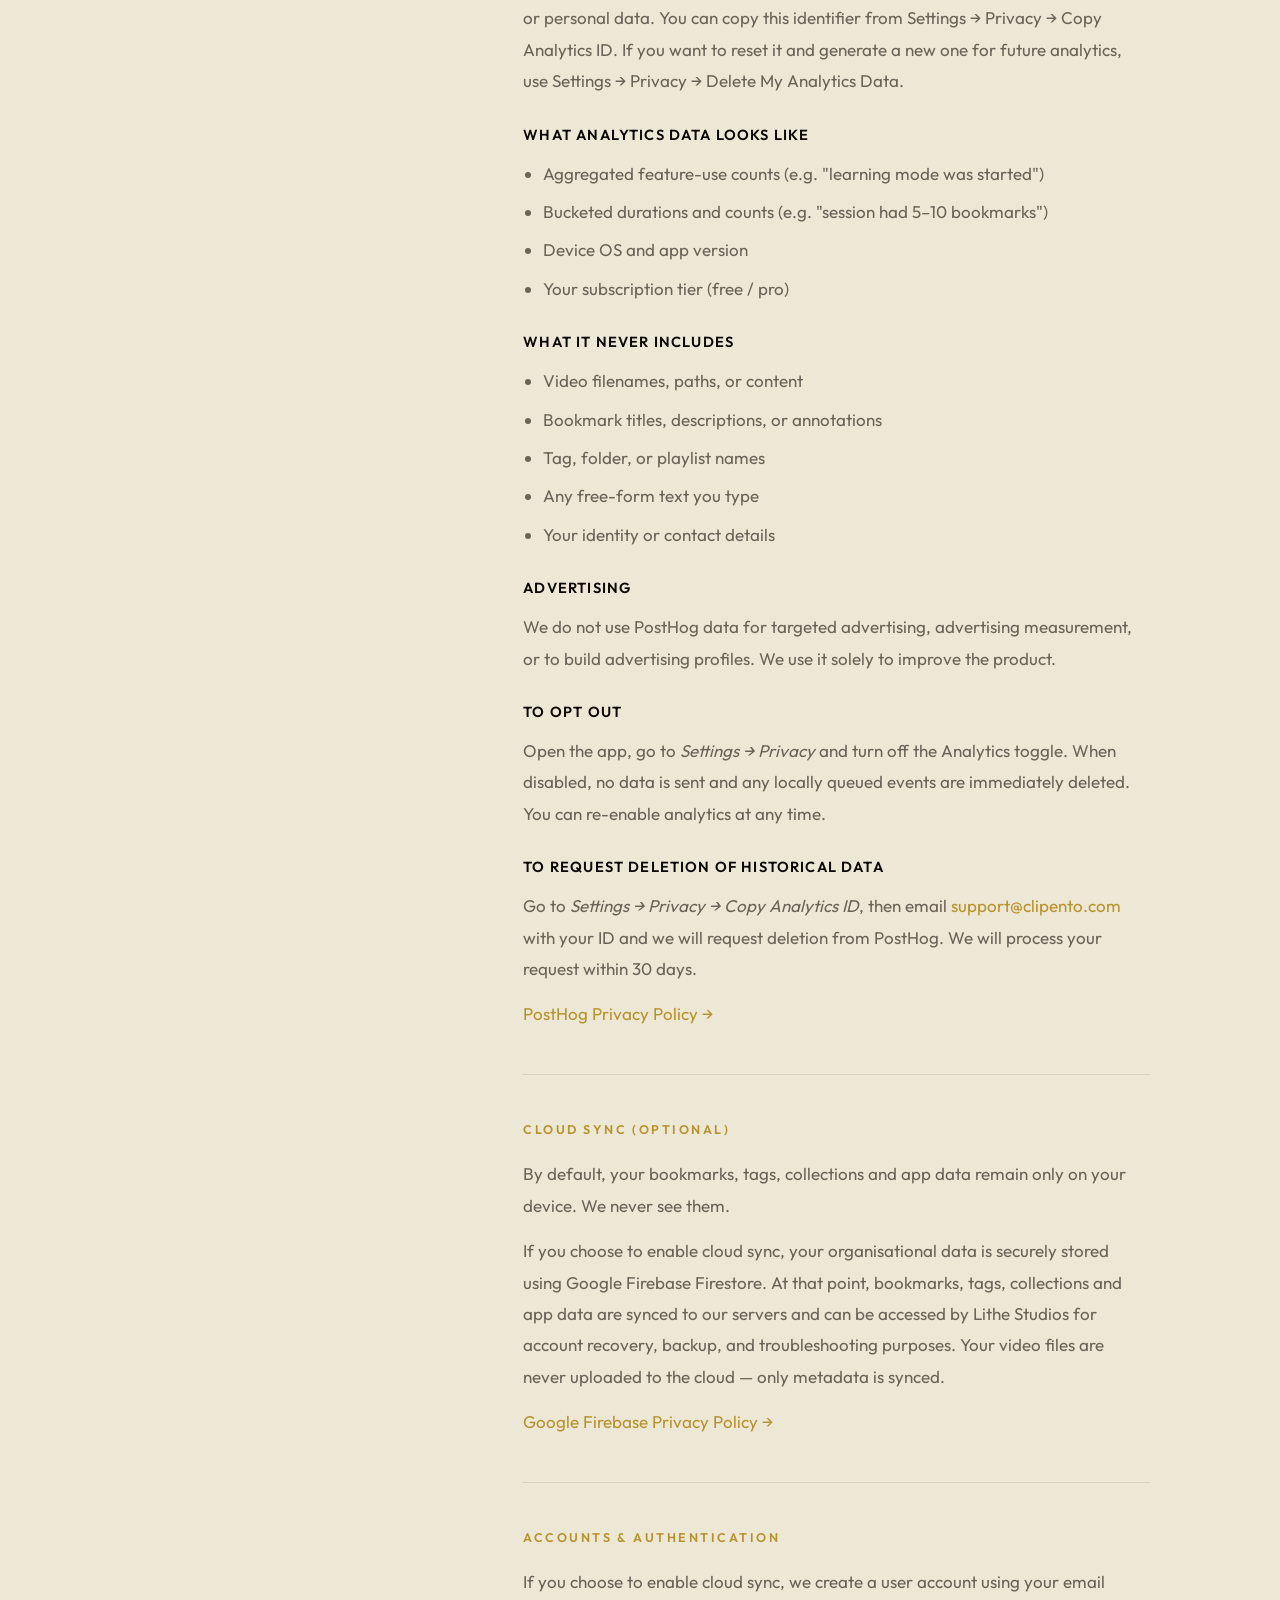
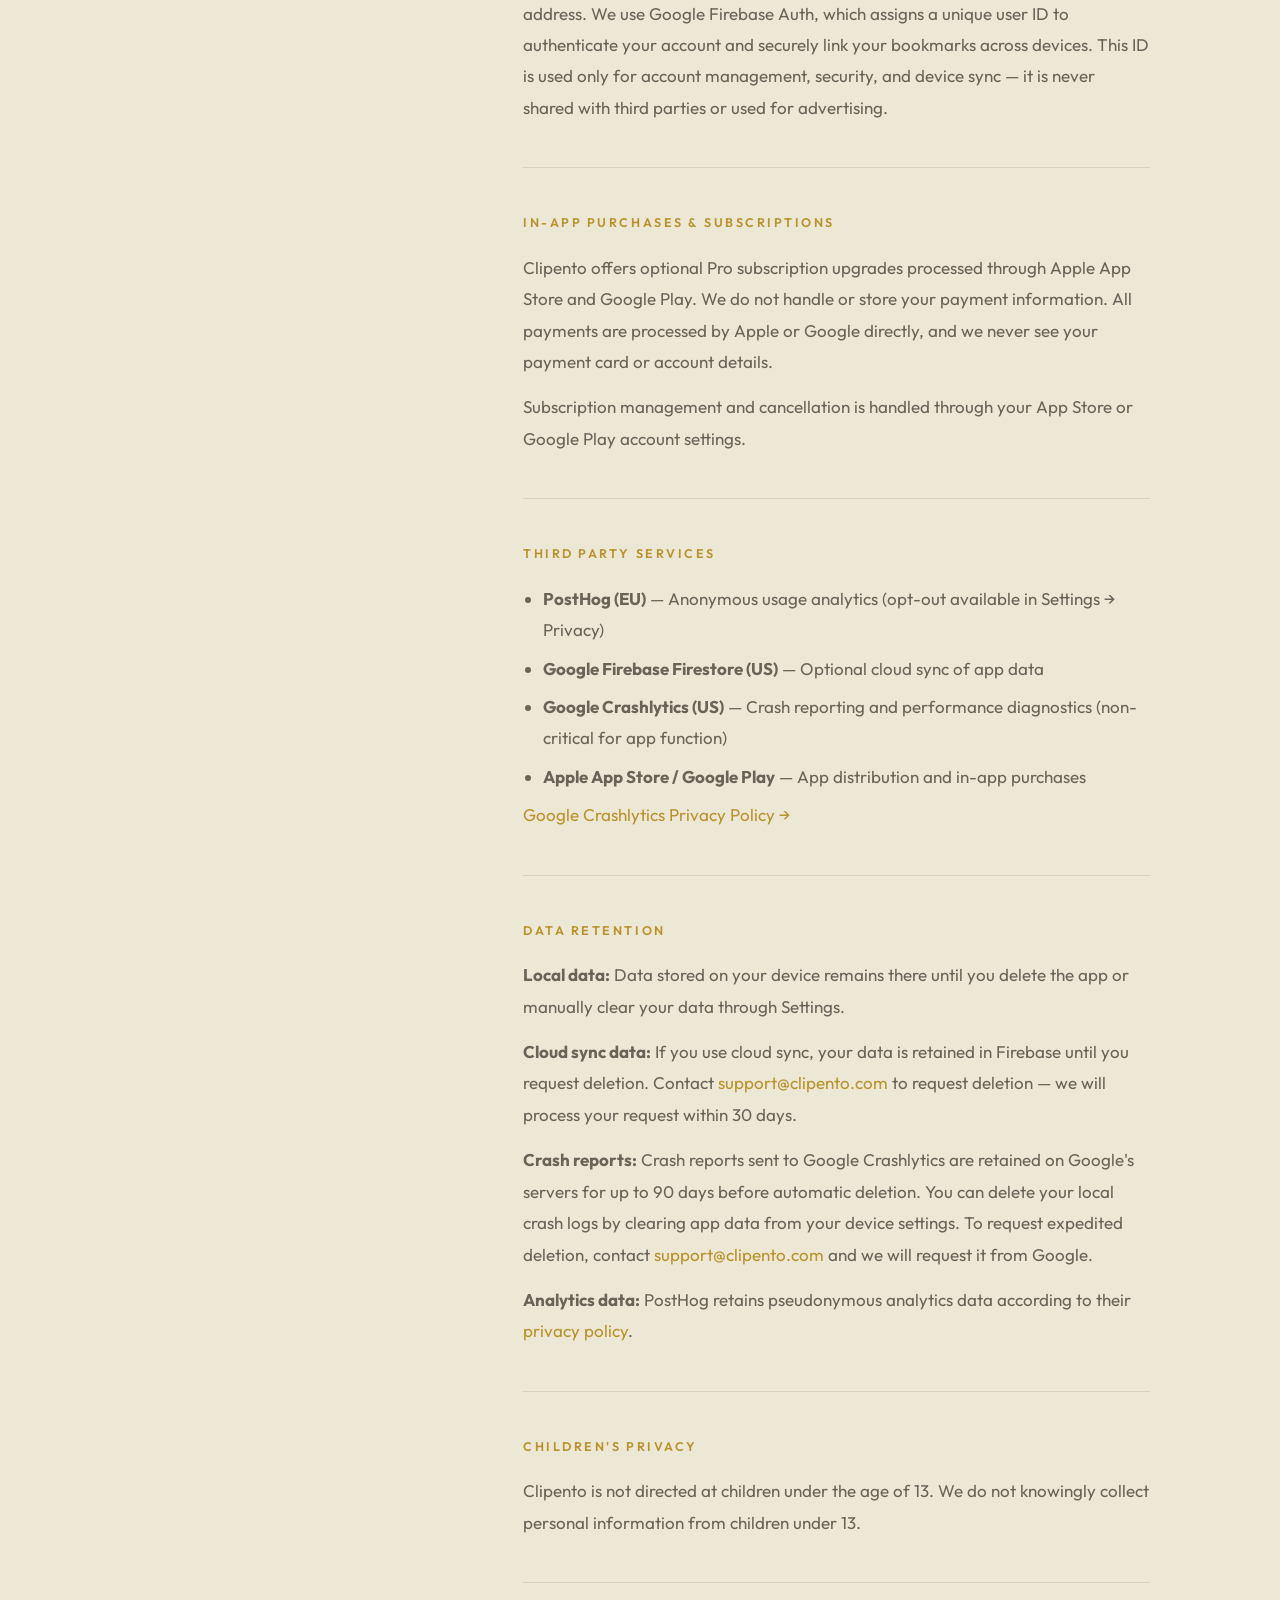
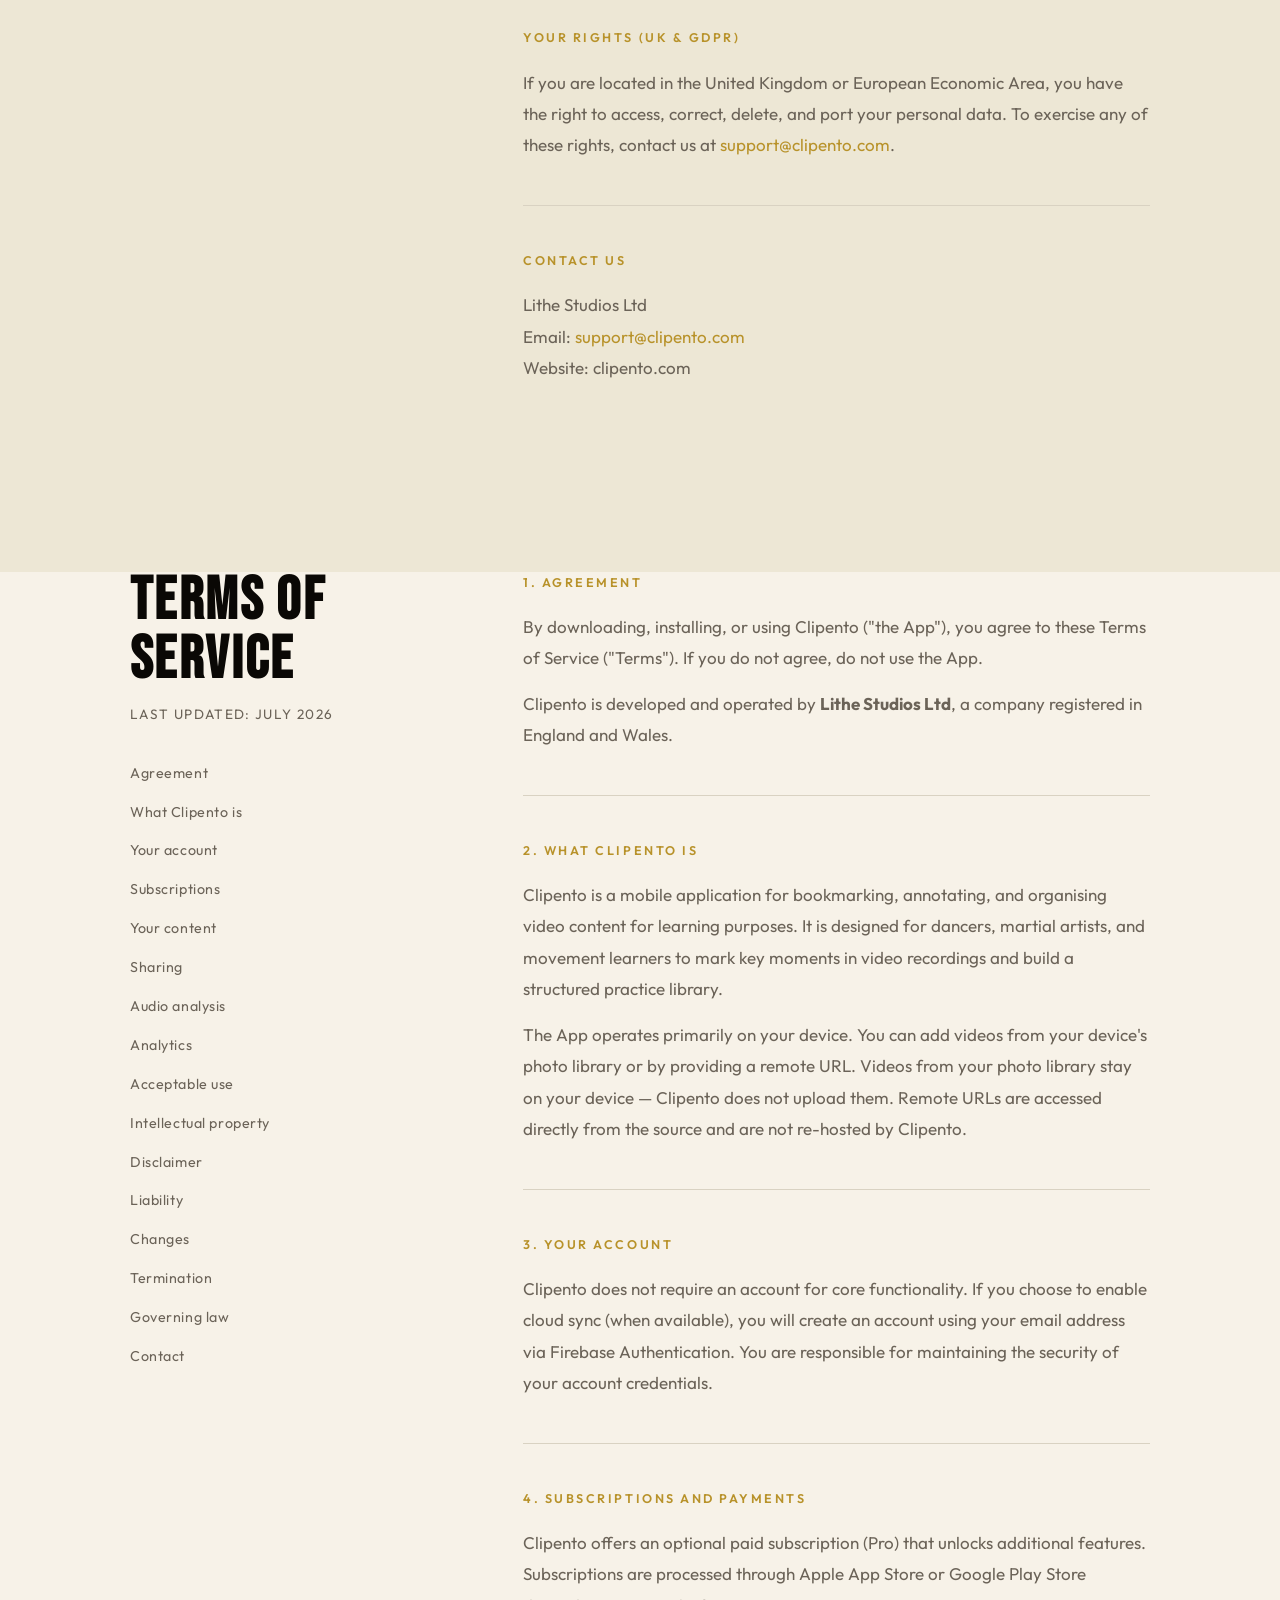
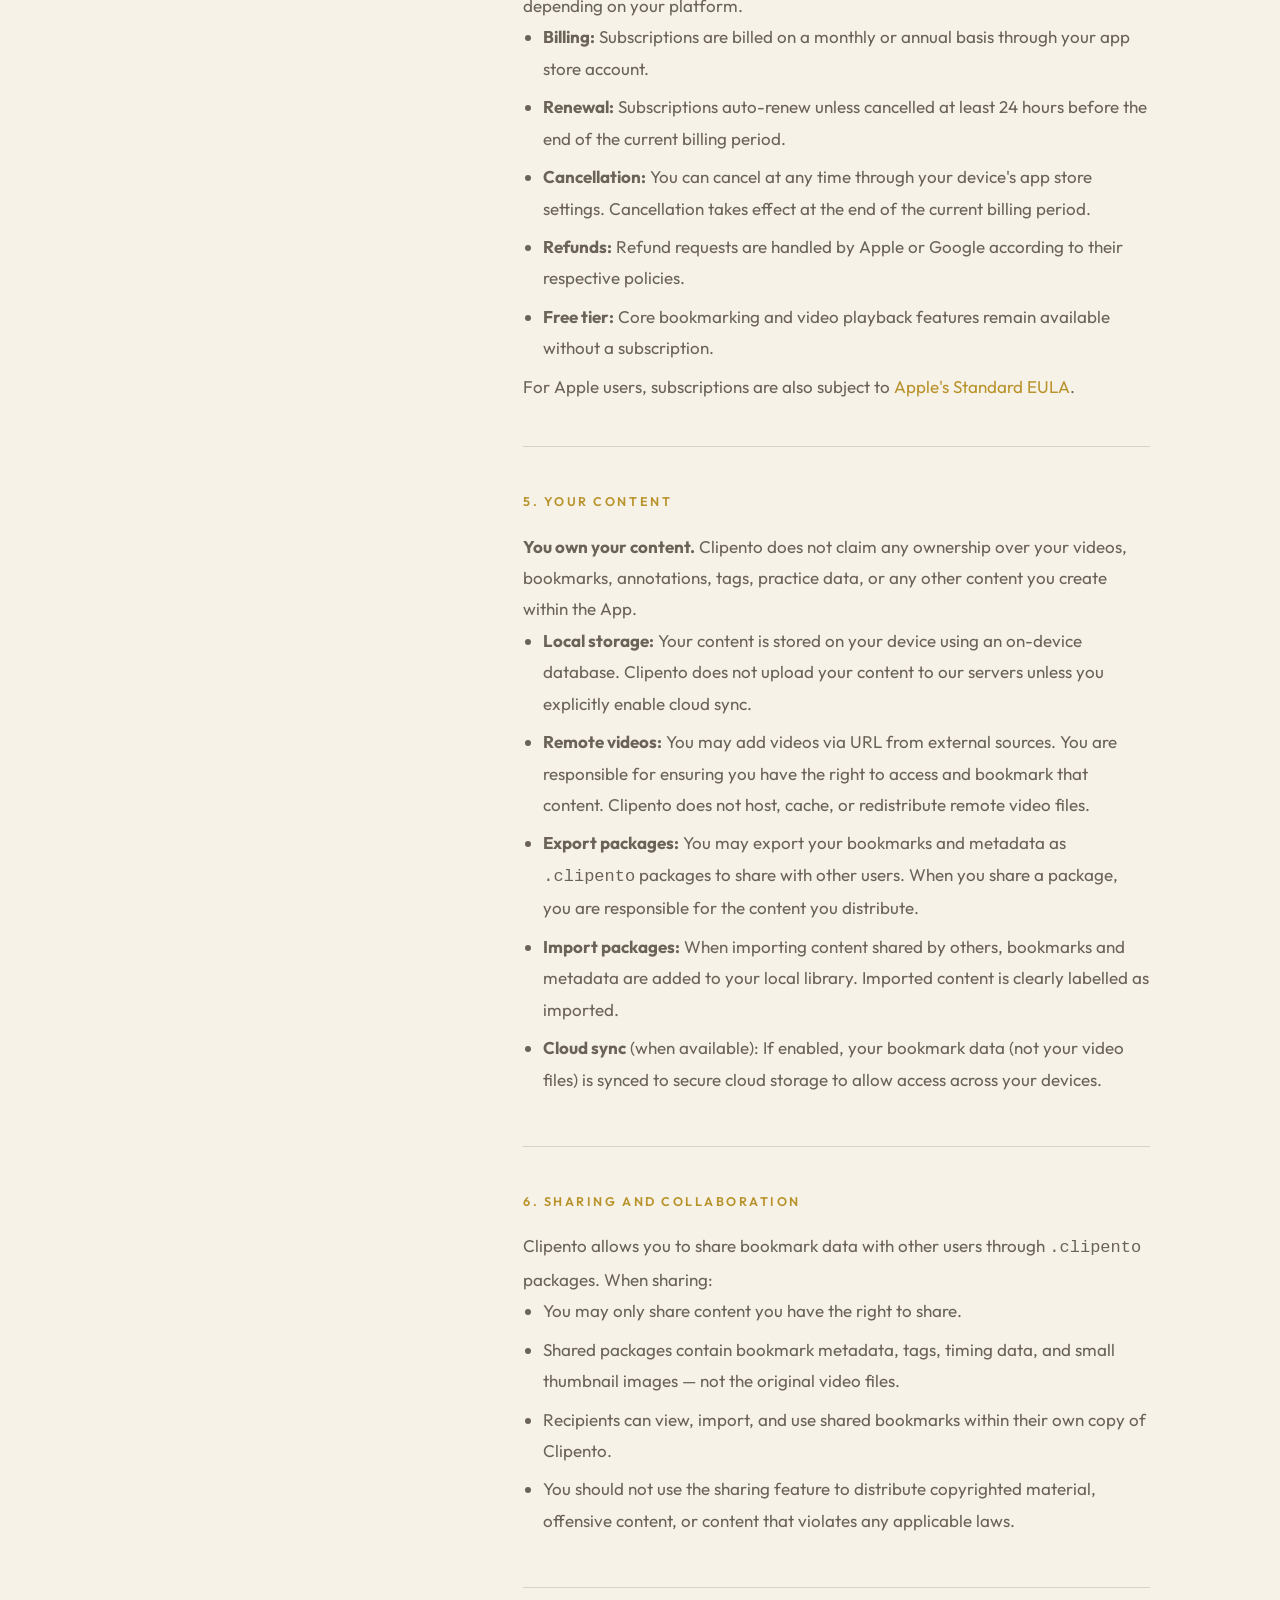
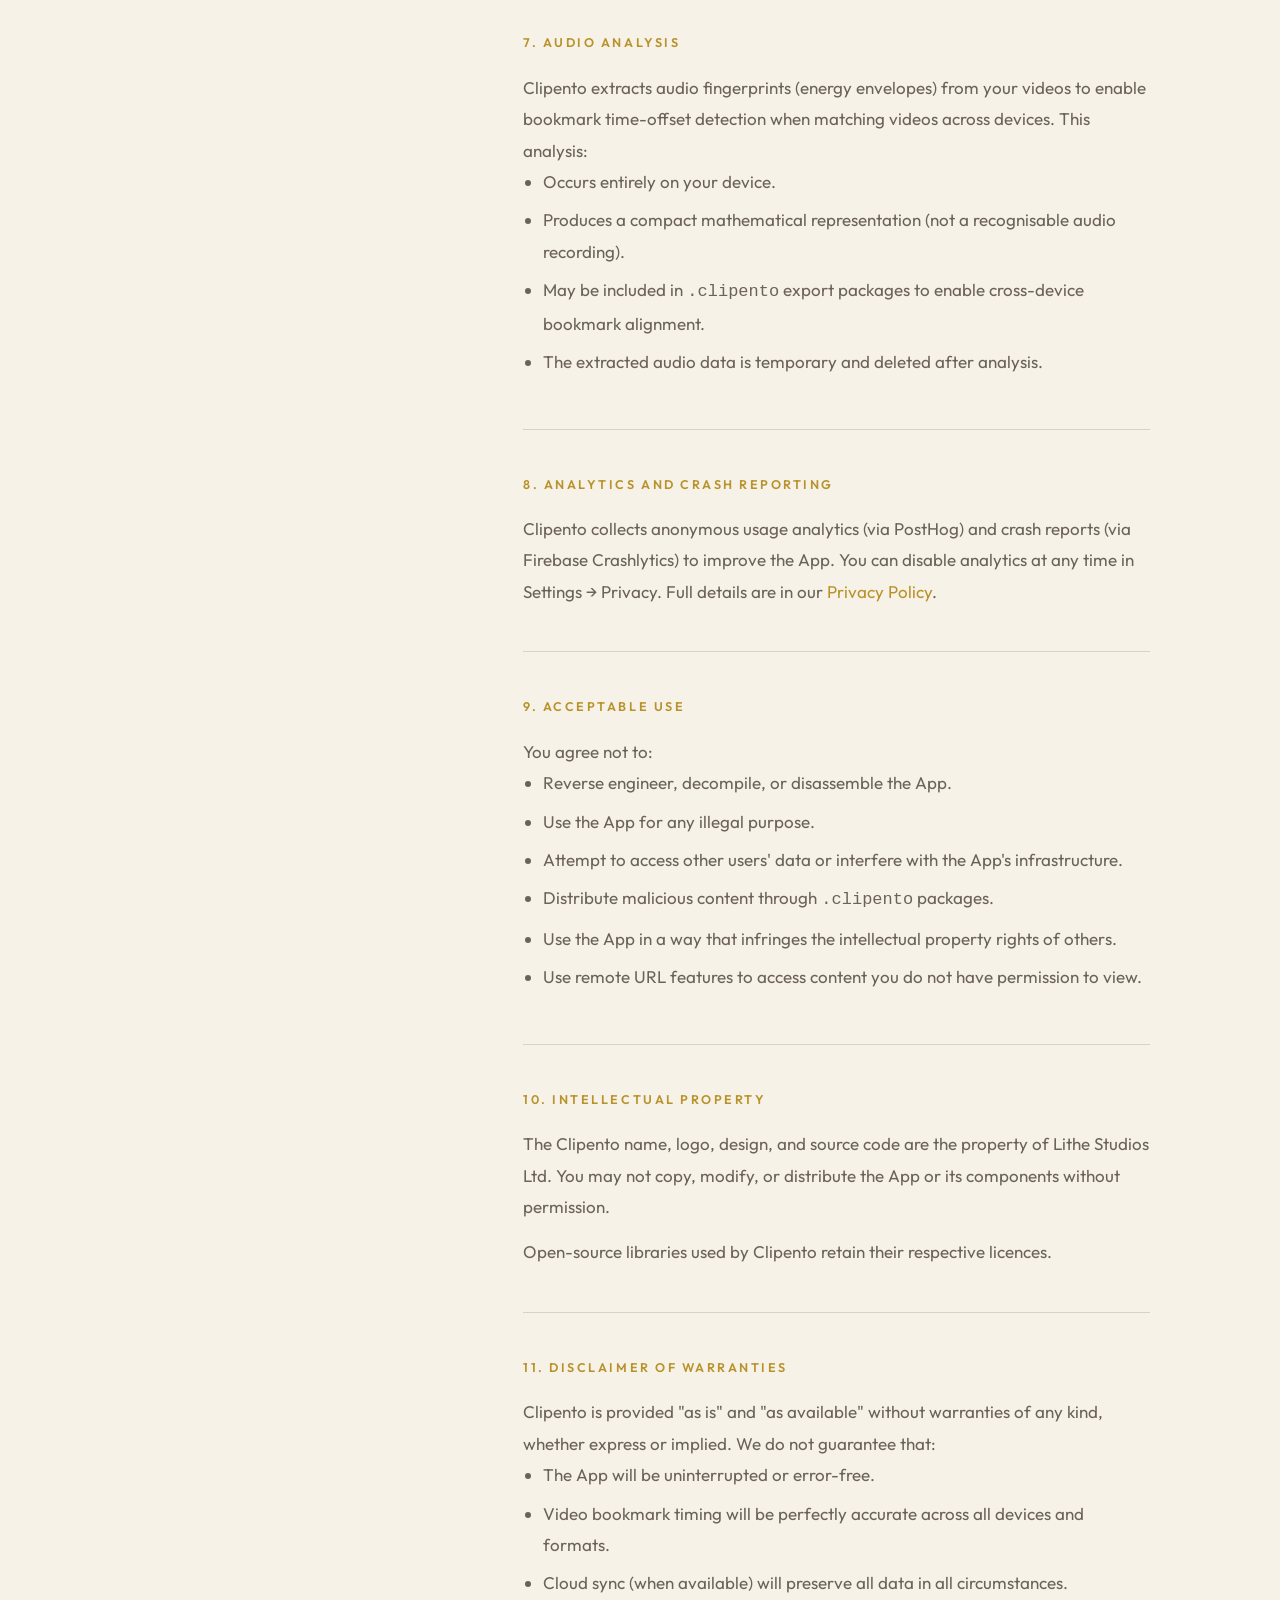
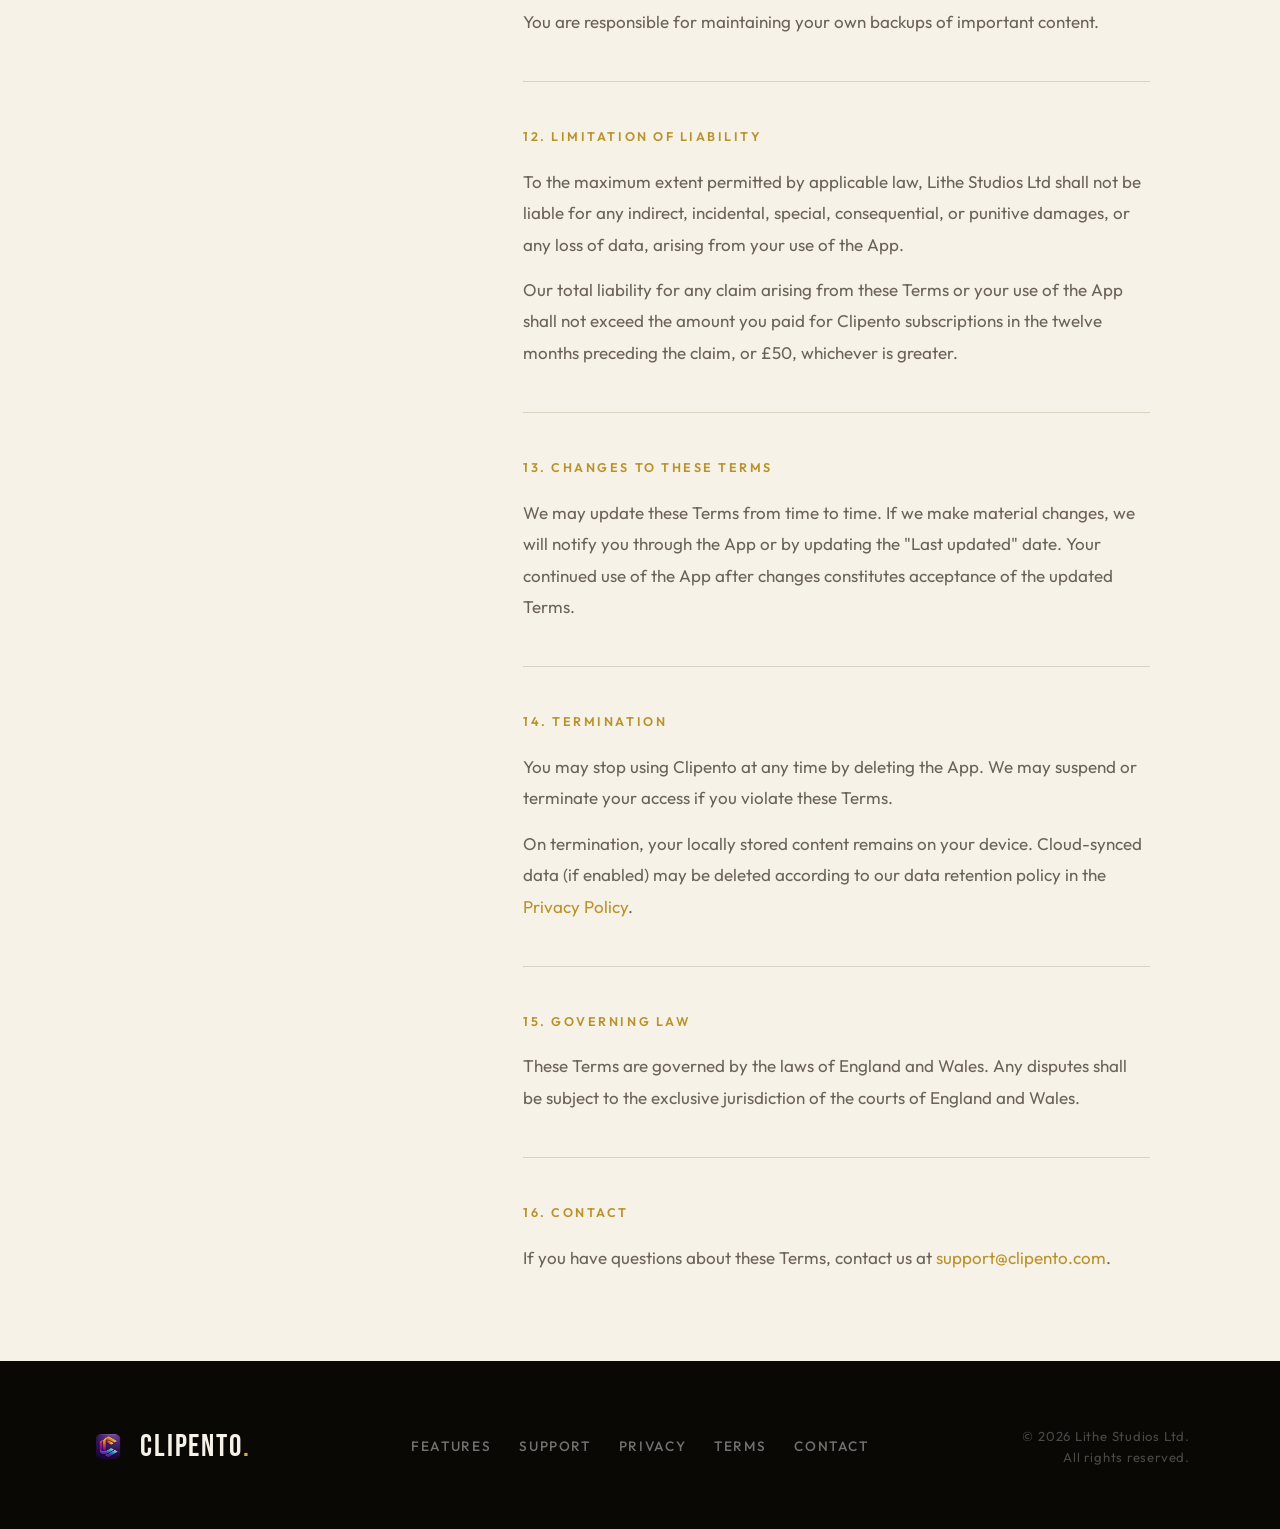
==== commit 0bddc0a5: "feat: add Terms of Service section Covers: agreement, service description (including remote URLs), a" ====
--- a/index.html
+++ b/index.html
@@ -25,6 +25,7 @@
       <li><a href="#features">Features</a></li>
       <li><a href="#support">Support</a></li>
       <li><a href="#privacy">Privacy</a></li>
+      <li><a href="#terms">Terms</a></li>
     </ul>
   </nav>
 
@@ -432,6 +433,166 @@
     </div>
   </section>
 
+  <!-- TERMS OF SERVICE -->
+
+  <section id="terms">
+    <div class="wrap">
+      <div class="privacy-top">
+        <div class="privacy-sticky">
+          <h2>TERMS OF SERVICE</h2>
+          <p class="updated">Last updated: July 2026</p>
+          <ul class="privacy-nav">
+            <li><a href="#t-agreement">Agreement</a></li>
+            <li><a href="#t-what">What Clipento is</a></li>
+            <li><a href="#t-account">Your account</a></li>
+            <li><a href="#t-subs">Subscriptions</a></li>
+            <li><a href="#t-content">Your content</a></li>
+            <li><a href="#t-sharing">Sharing</a></li>
+            <li><a href="#t-audio">Audio analysis</a></li>
+            <li><a href="#t-analytics">Analytics</a></li>
+            <li><a href="#t-use">Acceptable use</a></li>
+            <li><a href="#t-ip">Intellectual property</a></li>
+            <li><a href="#t-disclaimer">Disclaimer</a></li>
+            <li><a href="#t-liability">Liability</a></li>
+            <li><a href="#t-changes">Changes</a></li>
+            <li><a href="#t-termination">Termination</a></li>
+            <li><a href="#t-law">Governing law</a></li>
+            <li><a href="#t-contact">Contact</a></li>
+          </ul>
+        </div>
+        <div class="privacy-content">
+
+          <div class="p-section" id="t-agreement">
+            <h3>1. Agreement</h3>
+            <p>By downloading, installing, or using Clipento ("the App"), you agree to these Terms of Service ("Terms"). If you do not agree, do not use the App.</p>
+            <p>Clipento is developed and operated by <strong>Lithe Studios Ltd</strong>, a company registered in England and Wales.</p>
+          </div>
+
+          <div class="p-section" id="t-what">
+            <h3>2. What Clipento is</h3>
+            <p>Clipento is a mobile application for bookmarking, annotating, and organising video content for learning purposes. It is designed for dancers, martial artists, and movement learners to mark key moments in video recordings and build a structured practice library.</p>
+            <p>The App operates primarily on your device. You can add videos from your device's photo library or by providing a remote URL. Videos from your photo library stay on your device — Clipento does not upload them. Remote URLs are accessed directly from the source and are not re-hosted by Clipento.</p>
+          </div>
+
+          <div class="p-section" id="t-account">
+            <h3>3. Your account</h3>
+            <p>Clipento does not require an account for core functionality. If you choose to enable cloud sync (when available), you will create an account using your email address via Firebase Authentication. You are responsible for maintaining the security of your account credentials.</p>
+          </div>
+
+          <div class="p-section" id="t-subs">
+            <h3>4. Subscriptions and payments</h3>
+            <p>Clipento offers an optional paid subscription (Pro) that unlocks additional features. Subscriptions are processed through Apple App Store or Google Play Store depending on your platform.</p>
+            <ul>
+              <li><strong>Billing:</strong> Subscriptions are billed on a monthly or annual basis through your app store account.</li>
+              <li><strong>Renewal:</strong> Subscriptions auto-renew unless cancelled at least 24 hours before the end of the current billing period.</li>
+              <li><strong>Cancellation:</strong> You can cancel at any time through your device's app store settings. Cancellation takes effect at the end of the current billing period.</li>
+              <li><strong>Refunds:</strong> Refund requests are handled by Apple or Google according to their respective policies.</li>
+              <li><strong>Free tier:</strong> Core bookmarking and video playback features remain available without a subscription.</li>
+            </ul>
+            <p>For Apple users, subscriptions are also subject to <a href="https://www.apple.com/legal/internet-services/itunes/dev/stdeula/" target="_blank" rel="noopener">Apple's Standard EULA</a>.</p>
+          </div>
+
+          <div class="p-section" id="t-content">
+            <h3>5. Your content</h3>
+            <p><strong>You own your content.</strong> Clipento does not claim any ownership over your videos, bookmarks, annotations, tags, practice data, or any other content you create within the App.</p>
+            <ul>
+              <li><strong>Local storage:</strong> Your content is stored on your device using an on-device database. Clipento does not upload your content to our servers unless you explicitly enable cloud sync.</li>
+              <li><strong>Remote videos:</strong> You may add videos via URL from external sources. You are responsible for ensuring you have the right to access and bookmark that content. Clipento does not host, cache, or redistribute remote video files.</li>
+              <li><strong>Export packages:</strong> You may export your bookmarks and metadata as <code>.clipento</code> packages to share with other users. When you share a package, you are responsible for the content you distribute.</li>
+              <li><strong>Import packages:</strong> When importing content shared by others, bookmarks and metadata are added to your local library. Imported content is clearly labelled as imported.</li>
+              <li><strong>Cloud sync</strong> (when available): If enabled, your bookmark data (not your video files) is synced to secure cloud storage to allow access across your devices.</li>
+            </ul>
+          </div>
+
+          <div class="p-section" id="t-sharing">
+            <h3>6. Sharing and collaboration</h3>
+            <p>Clipento allows you to share bookmark data with other users through <code>.clipento</code> packages. When sharing:</p>
+            <ul>
+              <li>You may only share content you have the right to share.</li>
+              <li>Shared packages contain bookmark metadata, tags, timing data, and small thumbnail images — not the original video files.</li>
+              <li>Recipients can view, import, and use shared bookmarks within their own copy of Clipento.</li>
+              <li>You should not use the sharing feature to distribute copyrighted material, offensive content, or content that violates any applicable laws.</li>
+            </ul>
+          </div>
+
+          <div class="p-section" id="t-audio">
+            <h3>7. Audio analysis</h3>
+            <p>Clipento extracts audio fingerprints (energy envelopes) from your videos to enable bookmark time-offset detection when matching videos across devices. This analysis:</p>
+            <ul>
+              <li>Occurs entirely on your device.</li>
+              <li>Produces a compact mathematical representation (not a recognisable audio recording).</li>
+              <li>May be included in <code>.clipento</code> export packages to enable cross-device bookmark alignment.</li>
+              <li>The extracted audio data is temporary and deleted after analysis.</li>
+            </ul>
+          </div>
+
+          <div class="p-section" id="t-analytics">
+            <h3>8. Analytics and crash reporting</h3>
+            <p>Clipento collects anonymous usage analytics (via PostHog) and crash reports (via Firebase Crashlytics) to improve the App. You can disable analytics at any time in Settings → Privacy. Full details are in our <a href="#privacy">Privacy Policy</a>.</p>
+          </div>
+
+          <div class="p-section" id="t-use">
+            <h3>9. Acceptable use</h3>
+            <p>You agree not to:</p>
+            <ul>
+              <li>Reverse engineer, decompile, or disassemble the App.</li>
+              <li>Use the App for any illegal purpose.</li>
+              <li>Attempt to access other users' data or interfere with the App's infrastructure.</li>
+              <li>Distribute malicious content through <code>.clipento</code> packages.</li>
+              <li>Use the App in a way that infringes the intellectual property rights of others.</li>
+              <li>Use remote URL features to access content you do not have permission to view.</li>
+            </ul>
+          </div>
+
+          <div class="p-section" id="t-ip">
+            <h3>10. Intellectual property</h3>
+            <p>The Clipento name, logo, design, and source code are the property of Lithe Studios Ltd. You may not copy, modify, or distribute the App or its components without permission.</p>
+            <p>Open-source libraries used by Clipento retain their respective licences.</p>
+          </div>
+
+          <div class="p-section" id="t-disclaimer">
+            <h3>11. Disclaimer of warranties</h3>
+            <p>Clipento is provided "as is" and "as available" without warranties of any kind, whether express or implied. We do not guarantee that:</p>
+            <ul>
+              <li>The App will be uninterrupted or error-free.</li>
+              <li>Video bookmark timing will be perfectly accurate across all devices and formats.</li>
+              <li>Cloud sync (when available) will preserve all data in all circumstances.</li>
+            </ul>
+            <p>You are responsible for maintaining your own backups of important content.</p>
+          </div>
+
+          <div class="p-section" id="t-liability">
+            <h3>12. Limitation of liability</h3>
+            <p>To the maximum extent permitted by applicable law, Lithe Studios Ltd shall not be liable for any indirect, incidental, special, consequential, or punitive damages, or any loss of data, arising from your use of the App.</p>
+            <p>Our total liability for any claim arising from these Terms or your use of the App shall not exceed the amount you paid for Clipento subscriptions in the twelve months preceding the claim, or £50, whichever is greater.</p>
+          </div>
+
+          <div class="p-section" id="t-changes">
+            <h3>13. Changes to these Terms</h3>
+            <p>We may update these Terms from time to time. If we make material changes, we will notify you through the App or by updating the "Last updated" date. Your continued use of the App after changes constitutes acceptance of the updated Terms.</p>
+          </div>
+
+          <div class="p-section" id="t-termination">
+            <h3>14. Termination</h3>
+            <p>You may stop using Clipento at any time by deleting the App. We may suspend or terminate your access if you violate these Terms.</p>
+            <p>On termination, your locally stored content remains on your device. Cloud-synced data (if enabled) may be deleted according to our data retention policy in the <a href="#privacy">Privacy Policy</a>.</p>
+          </div>
+
+          <div class="p-section" id="t-law">
+            <h3>15. Governing law</h3>
+            <p>These Terms are governed by the laws of England and Wales. Any disputes shall be subject to the exclusive jurisdiction of the courts of England and Wales.</p>
+          </div>
+
+          <div class="p-section" id="t-contact">
+            <h3>16. Contact</h3>
+            <p>If you have questions about these Terms, contact us at <a href="mailto:support@clipento.com">support@clipento.com</a>.</p>
+          </div>
+
+        </div>
+      </div>
+    </div>
+  </section>
+
   <!-- FOOTER -->
 
   <footer>
@@ -444,6 +605,7 @@
         <a href="#features">Features</a>
         <a href="#support">Support</a>
         <a href="#privacy">Privacy</a>
+        <a href="#terms">Terms</a>
         <a href="mailto:support@clipento.com">Contact</a>
       </div>
       <p class="footer-copy">© 2026 Lithe Studios Ltd.<br />All rights reserved.</p>
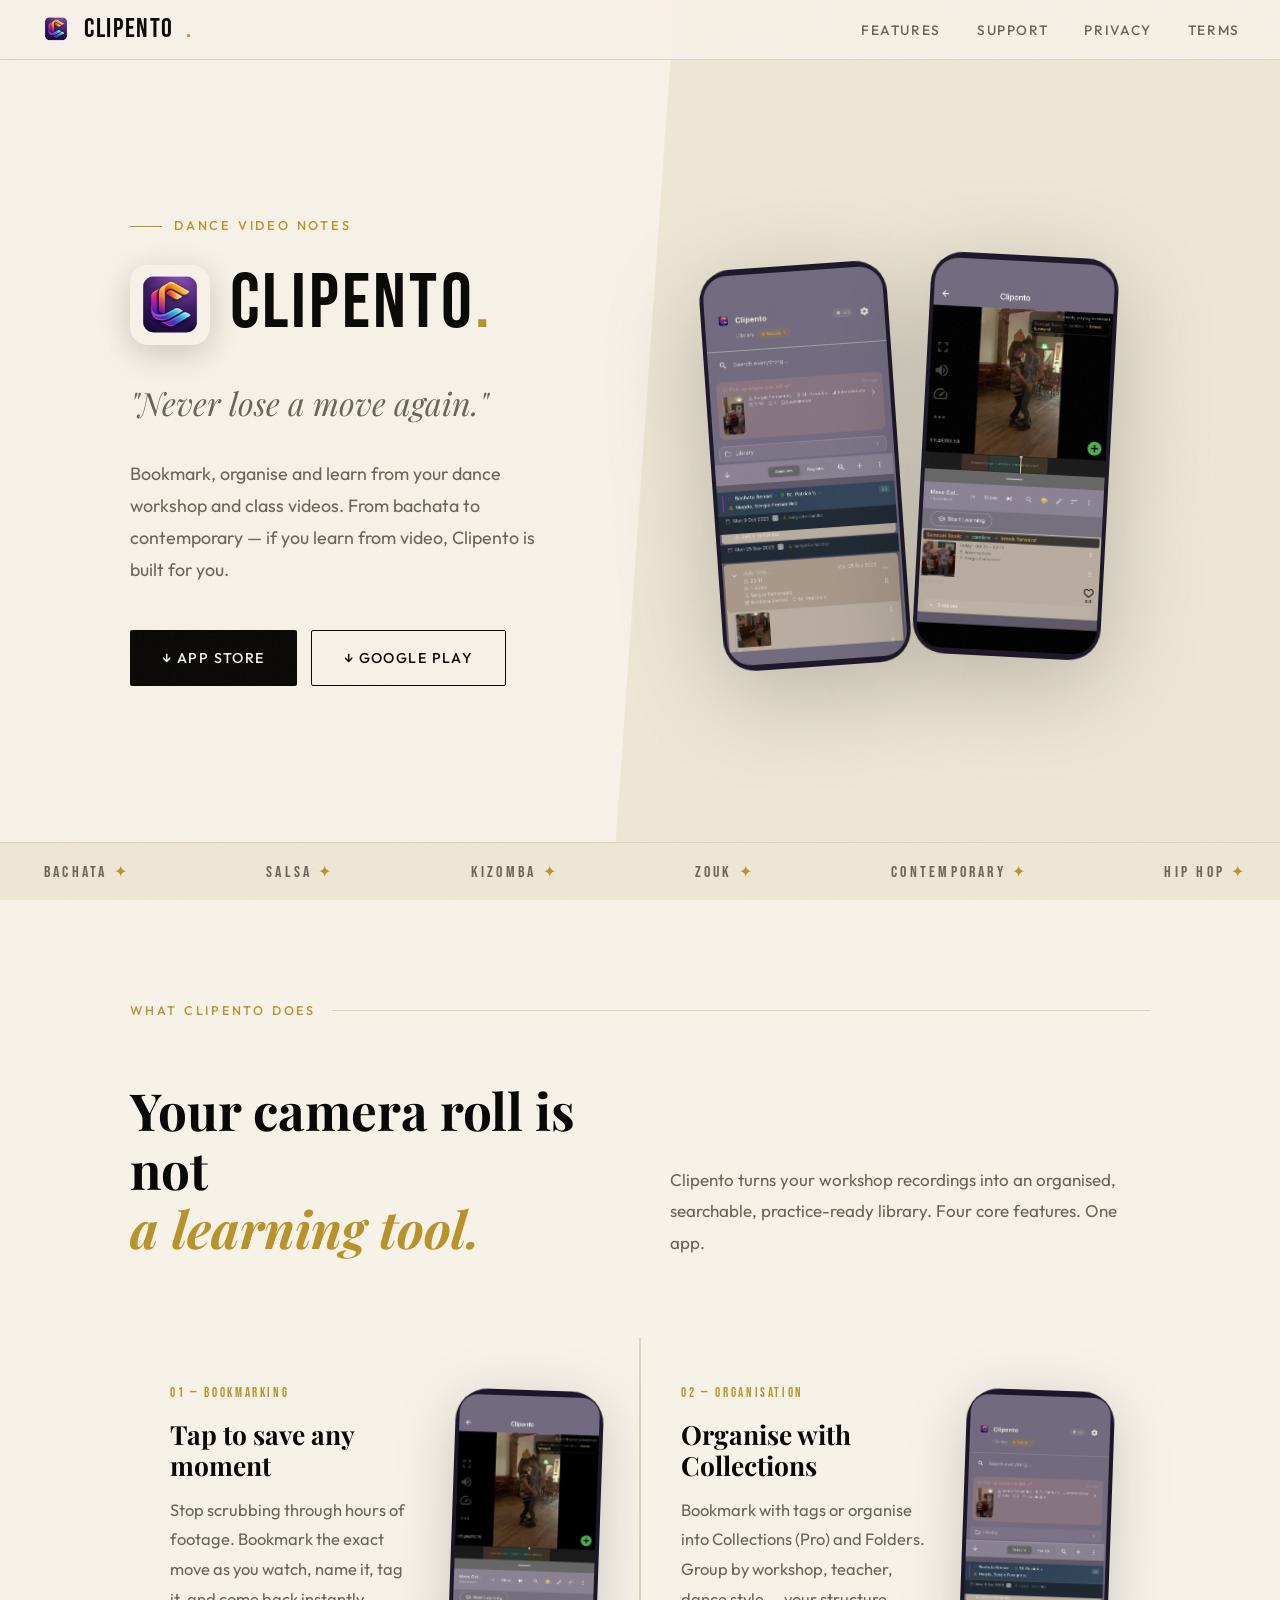
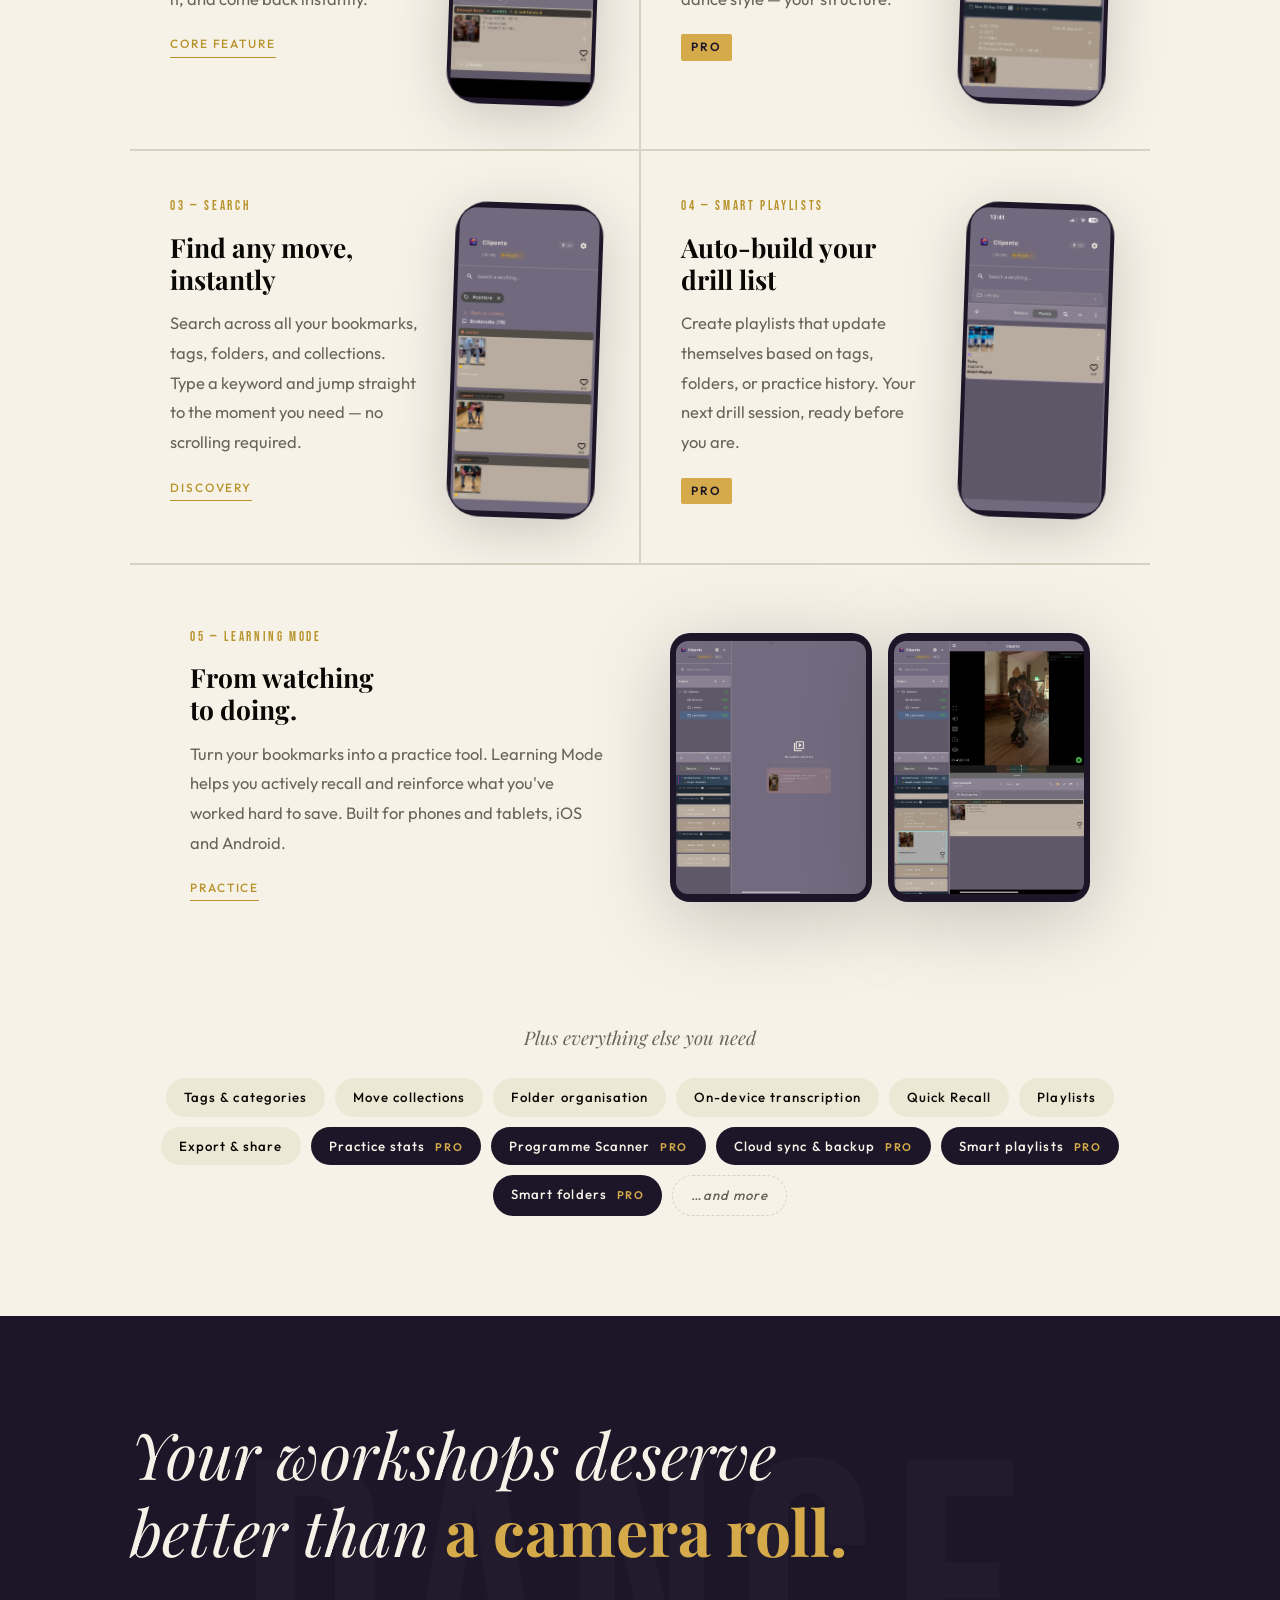
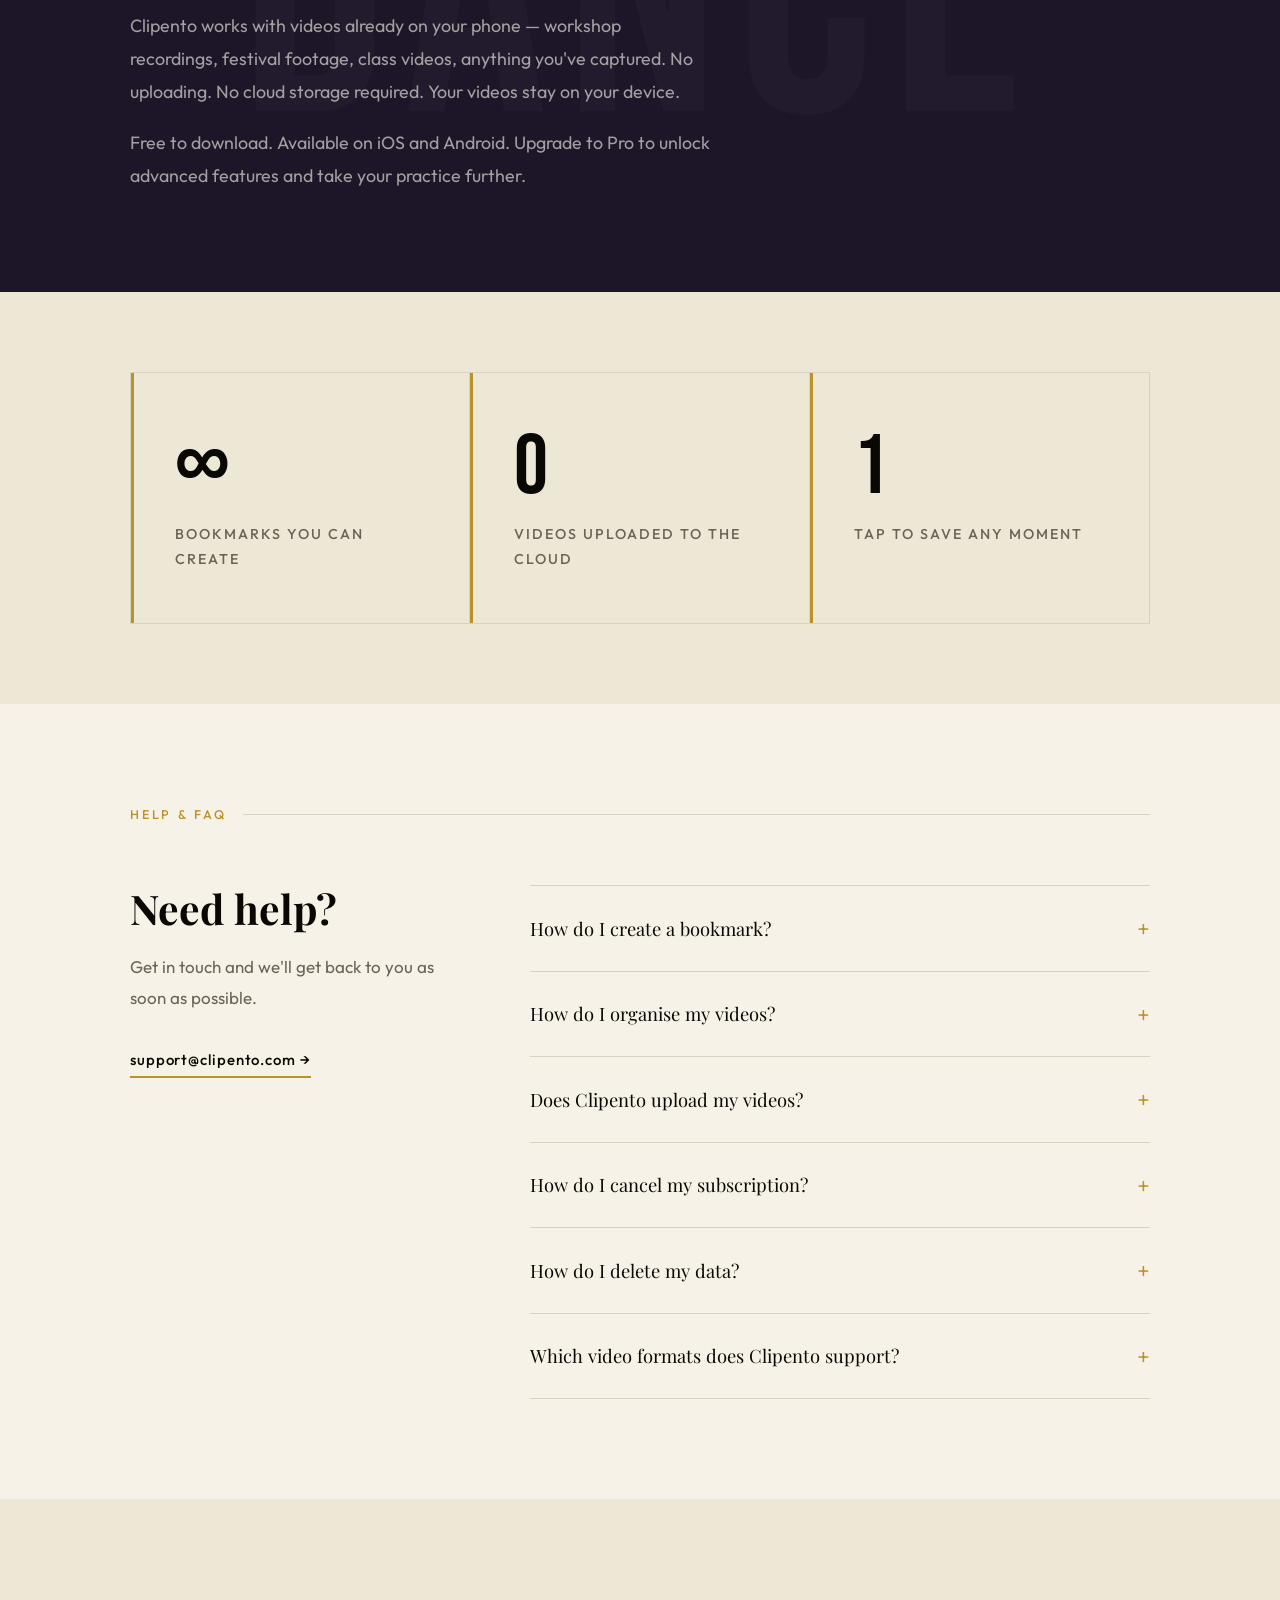
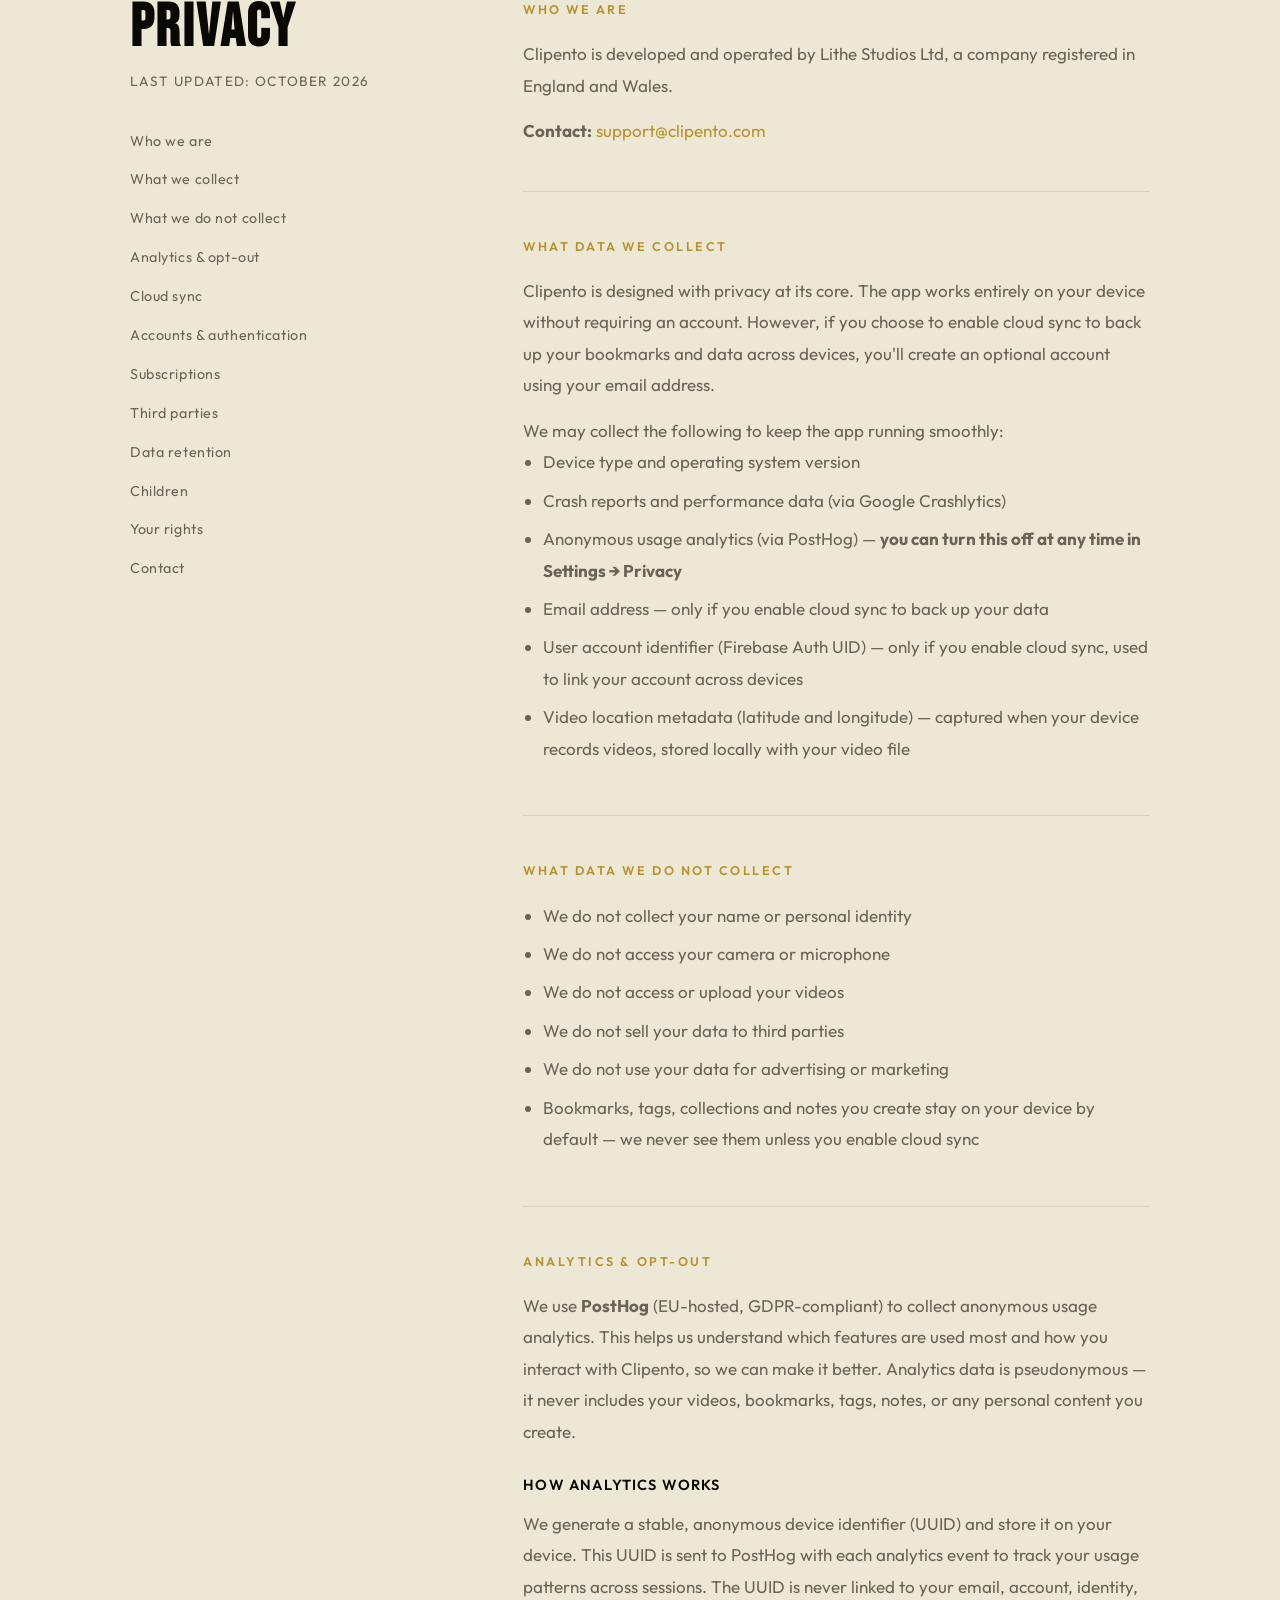
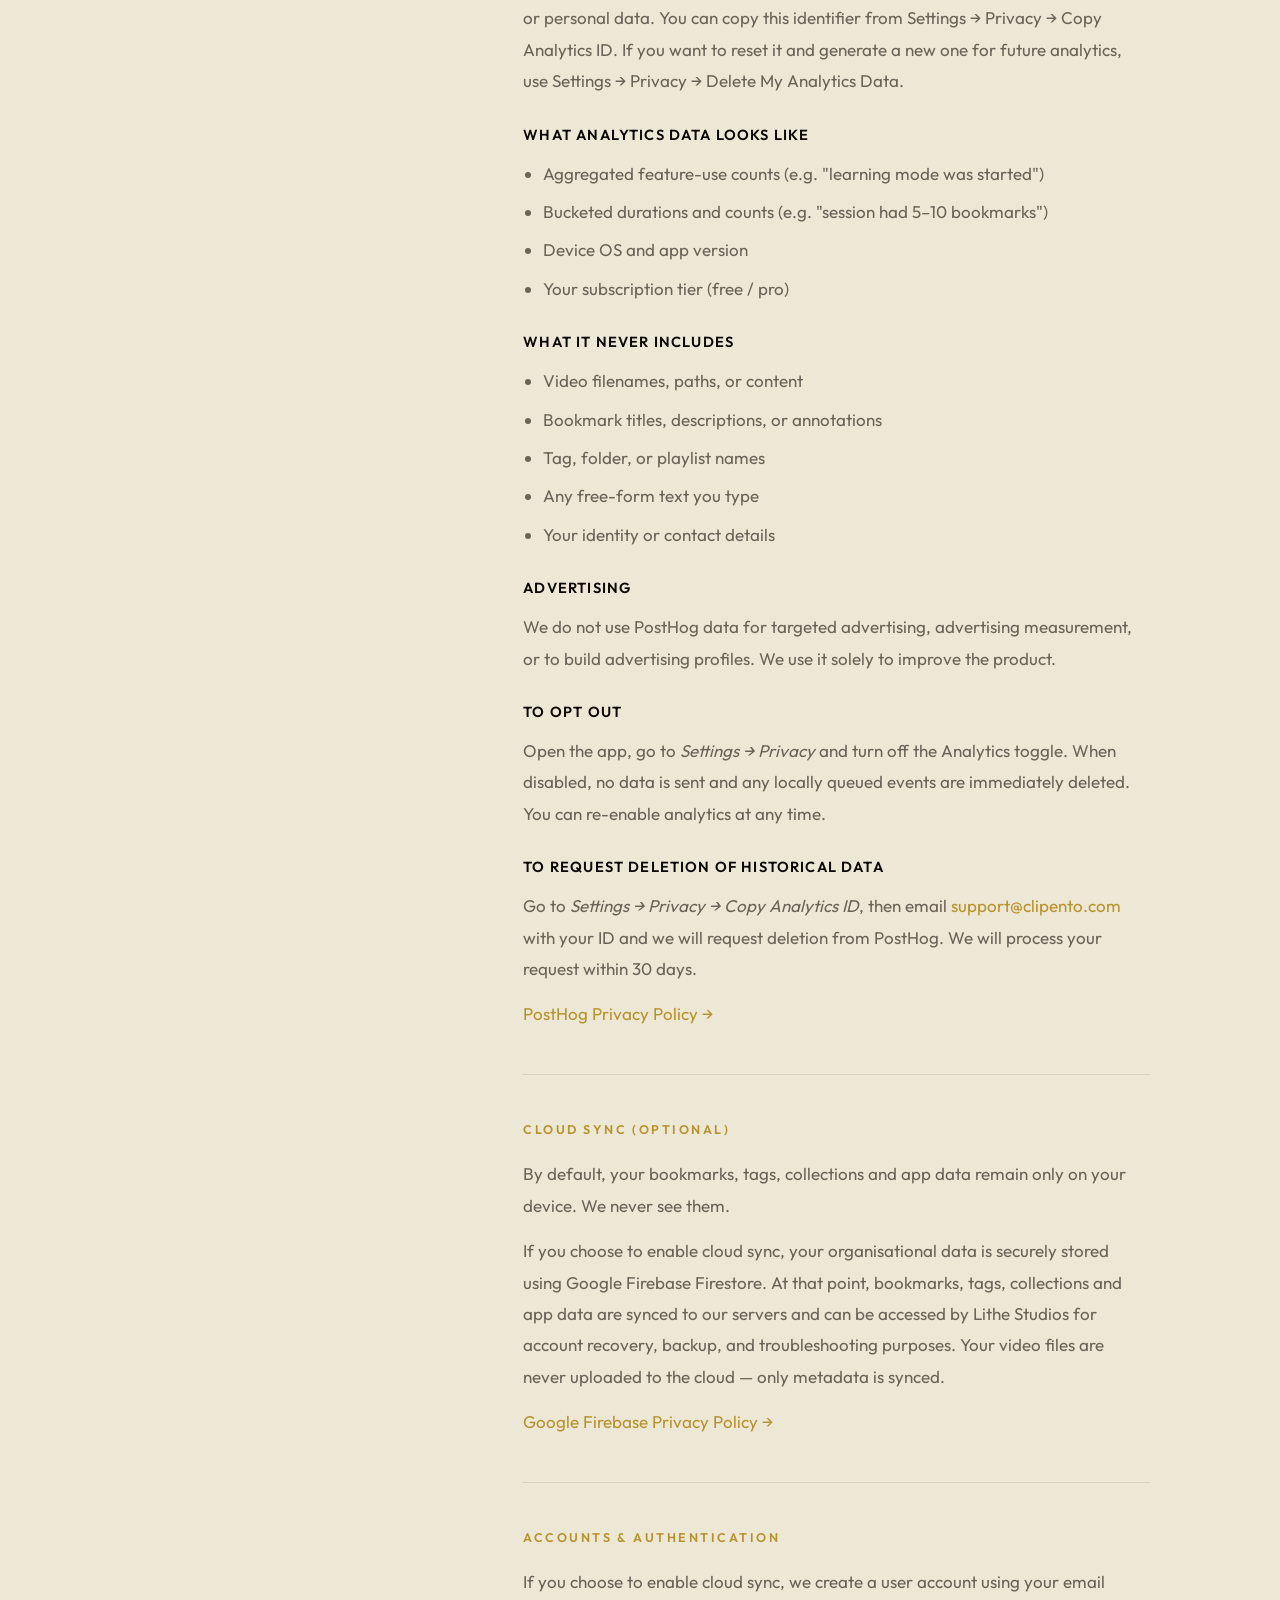
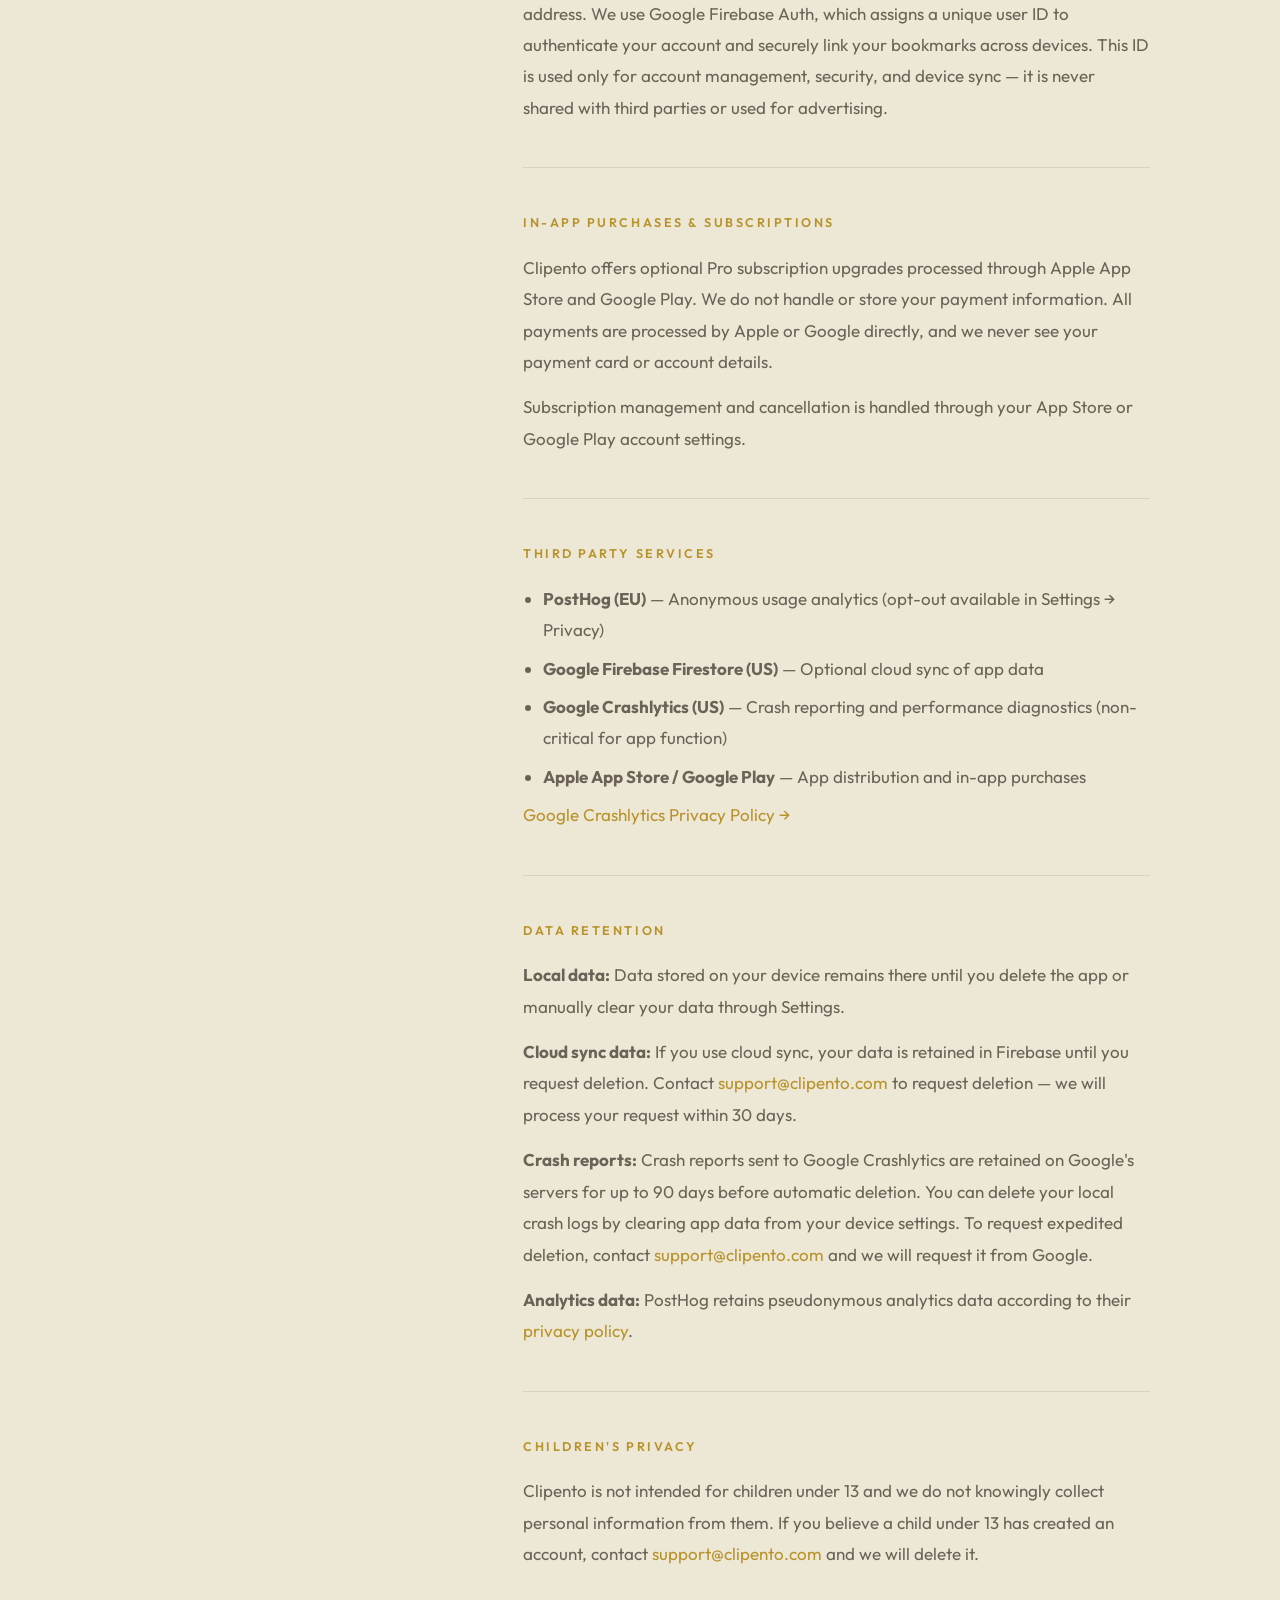
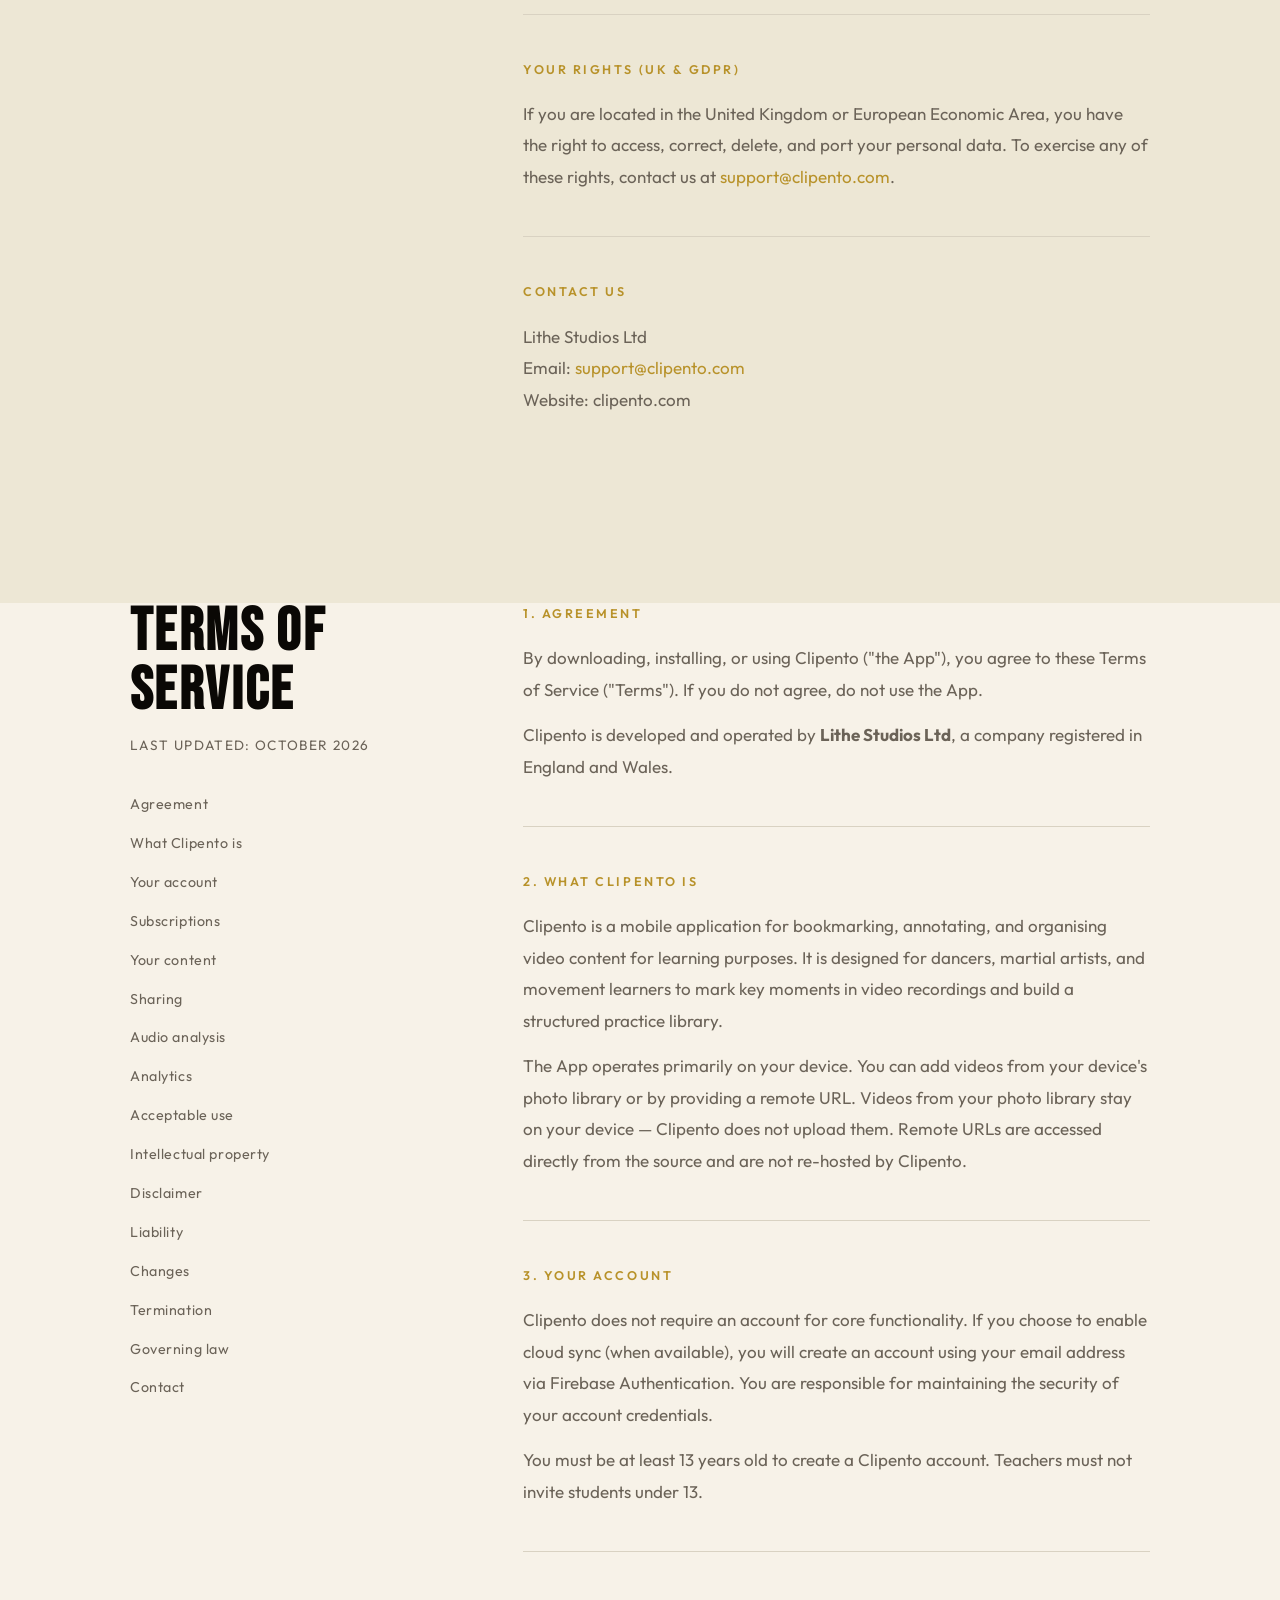
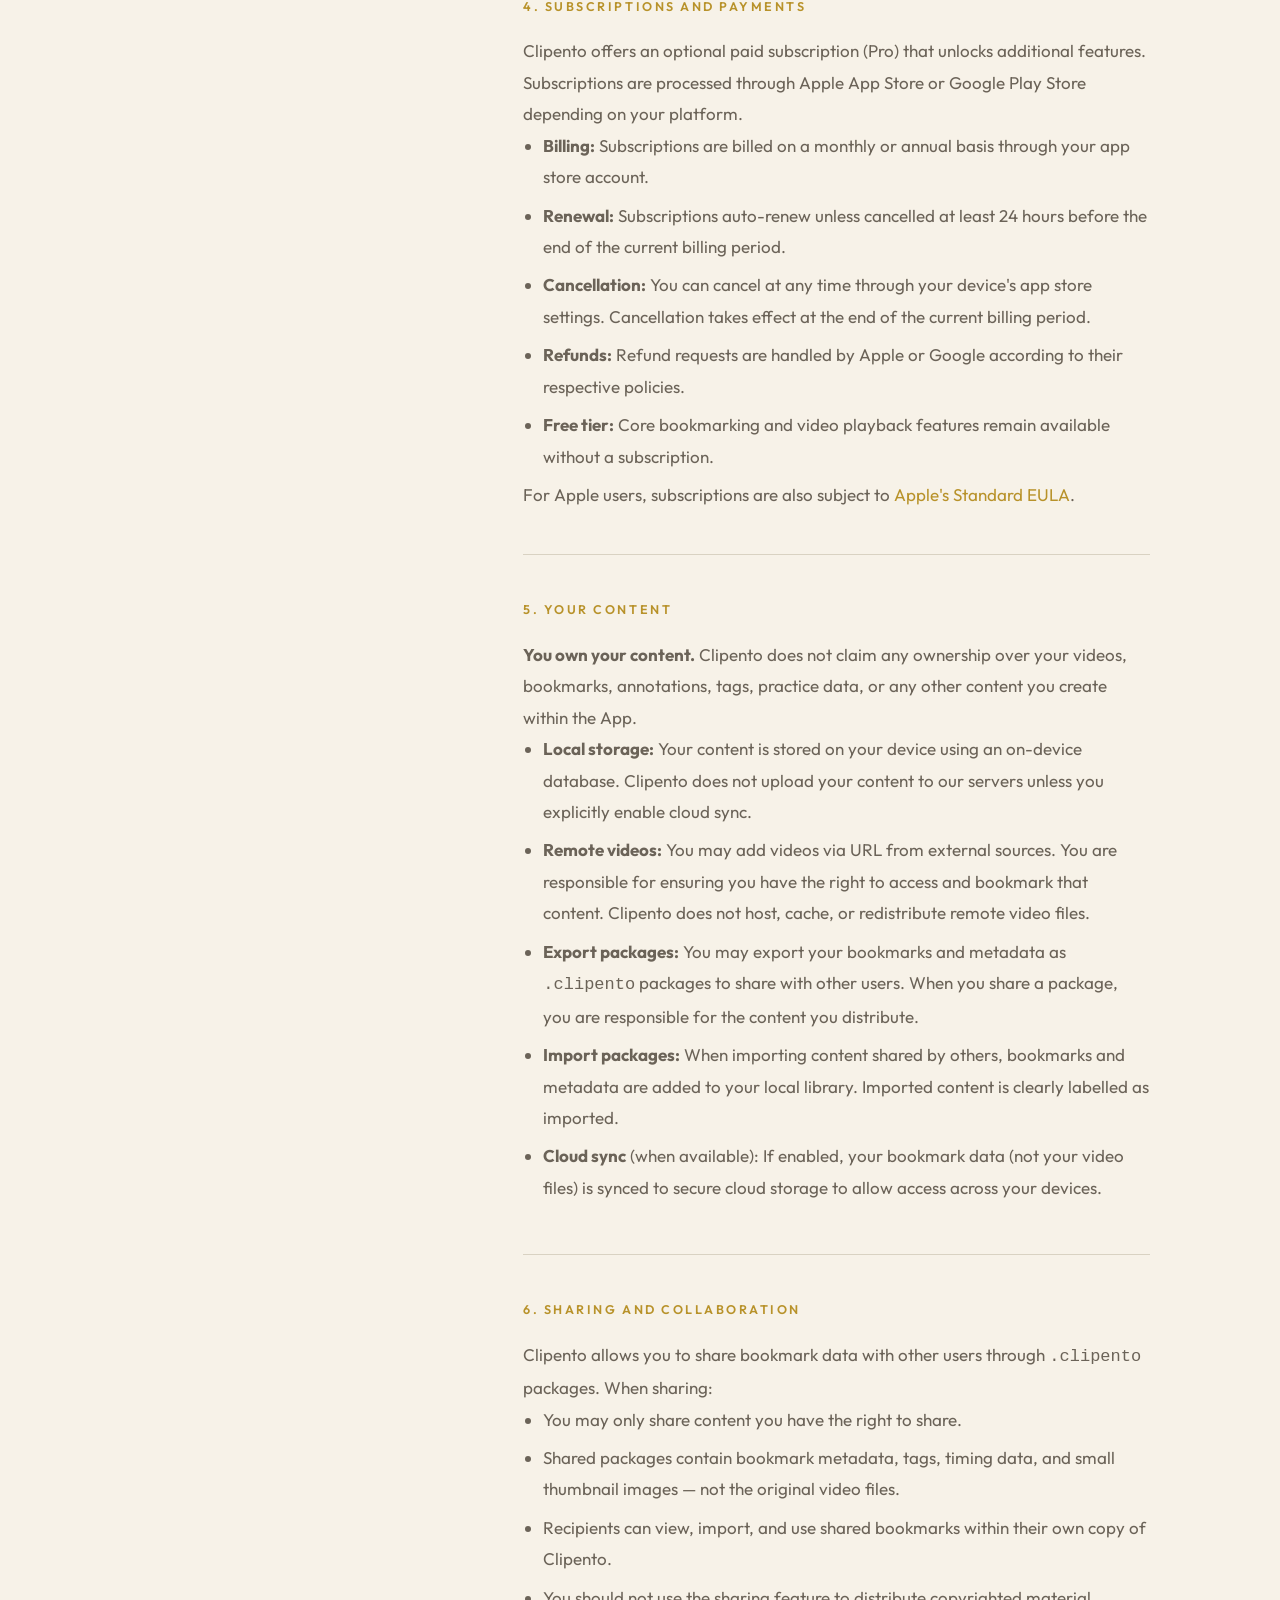
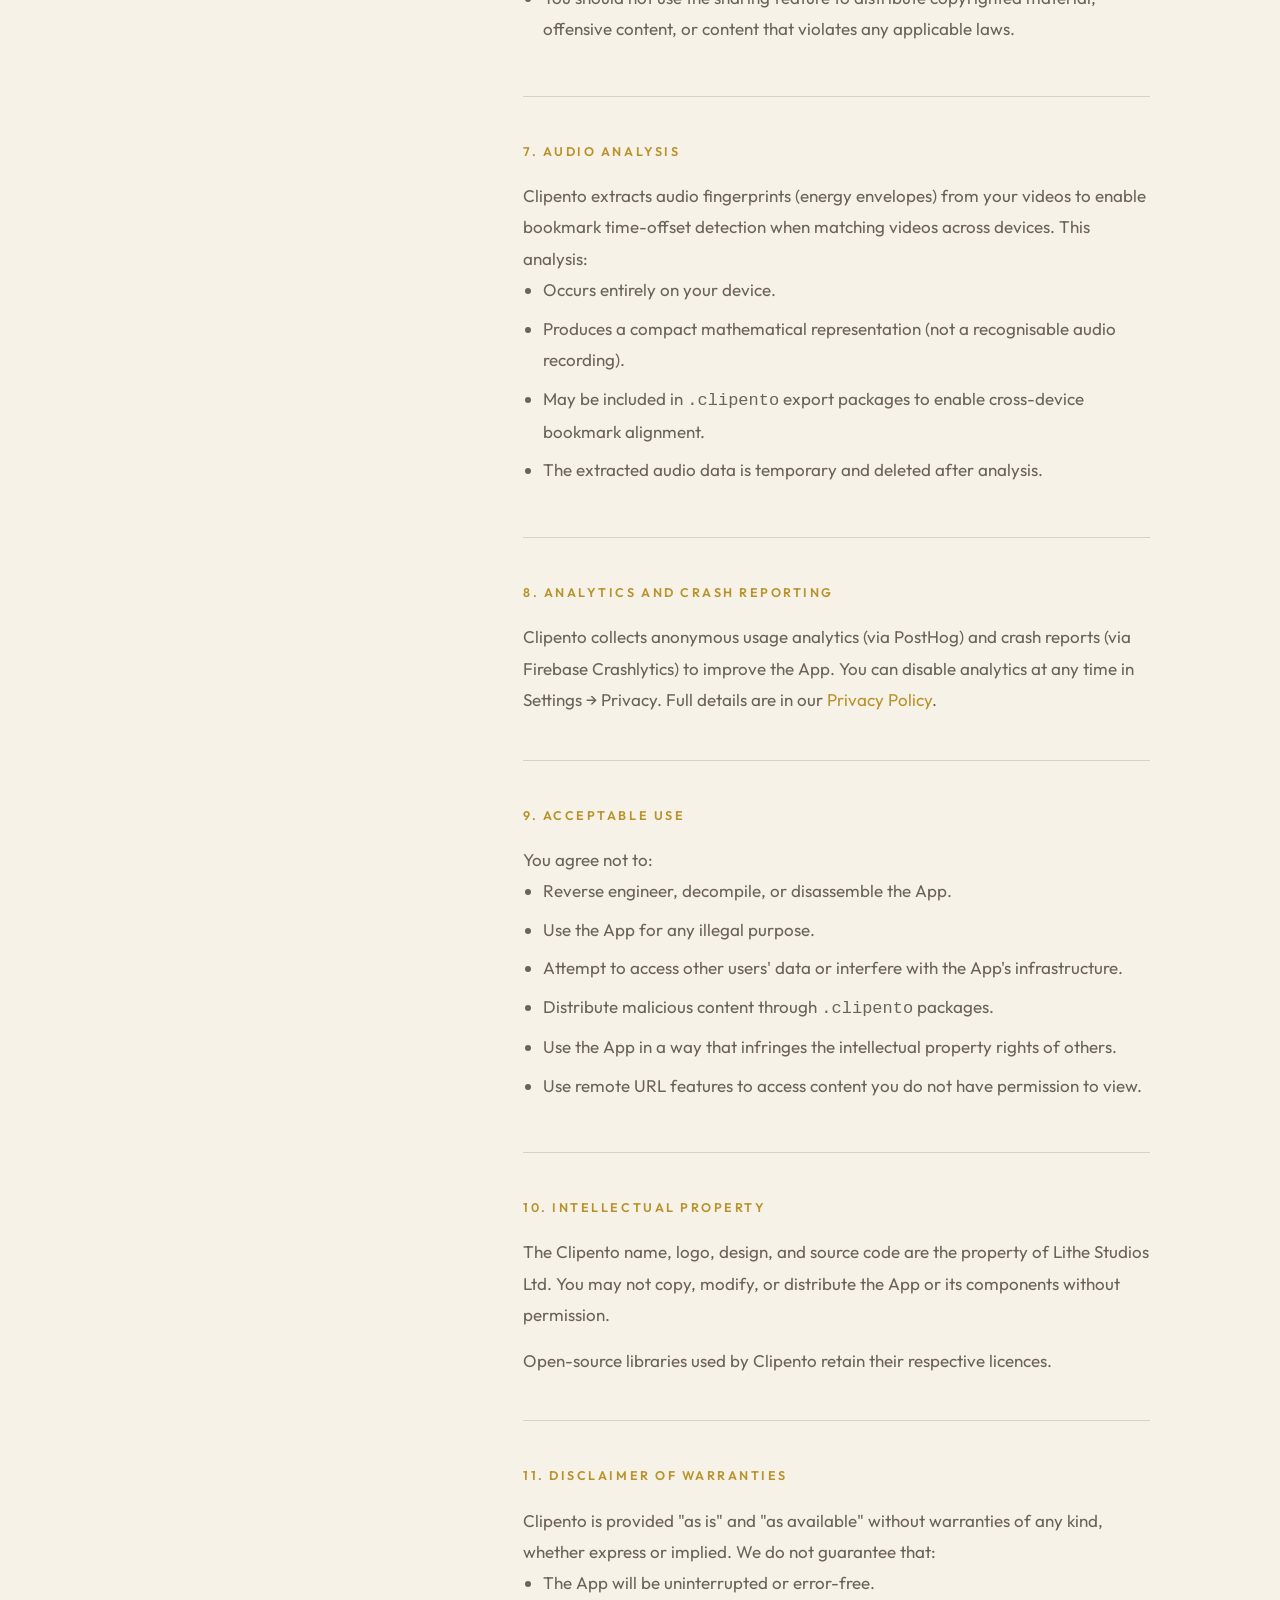
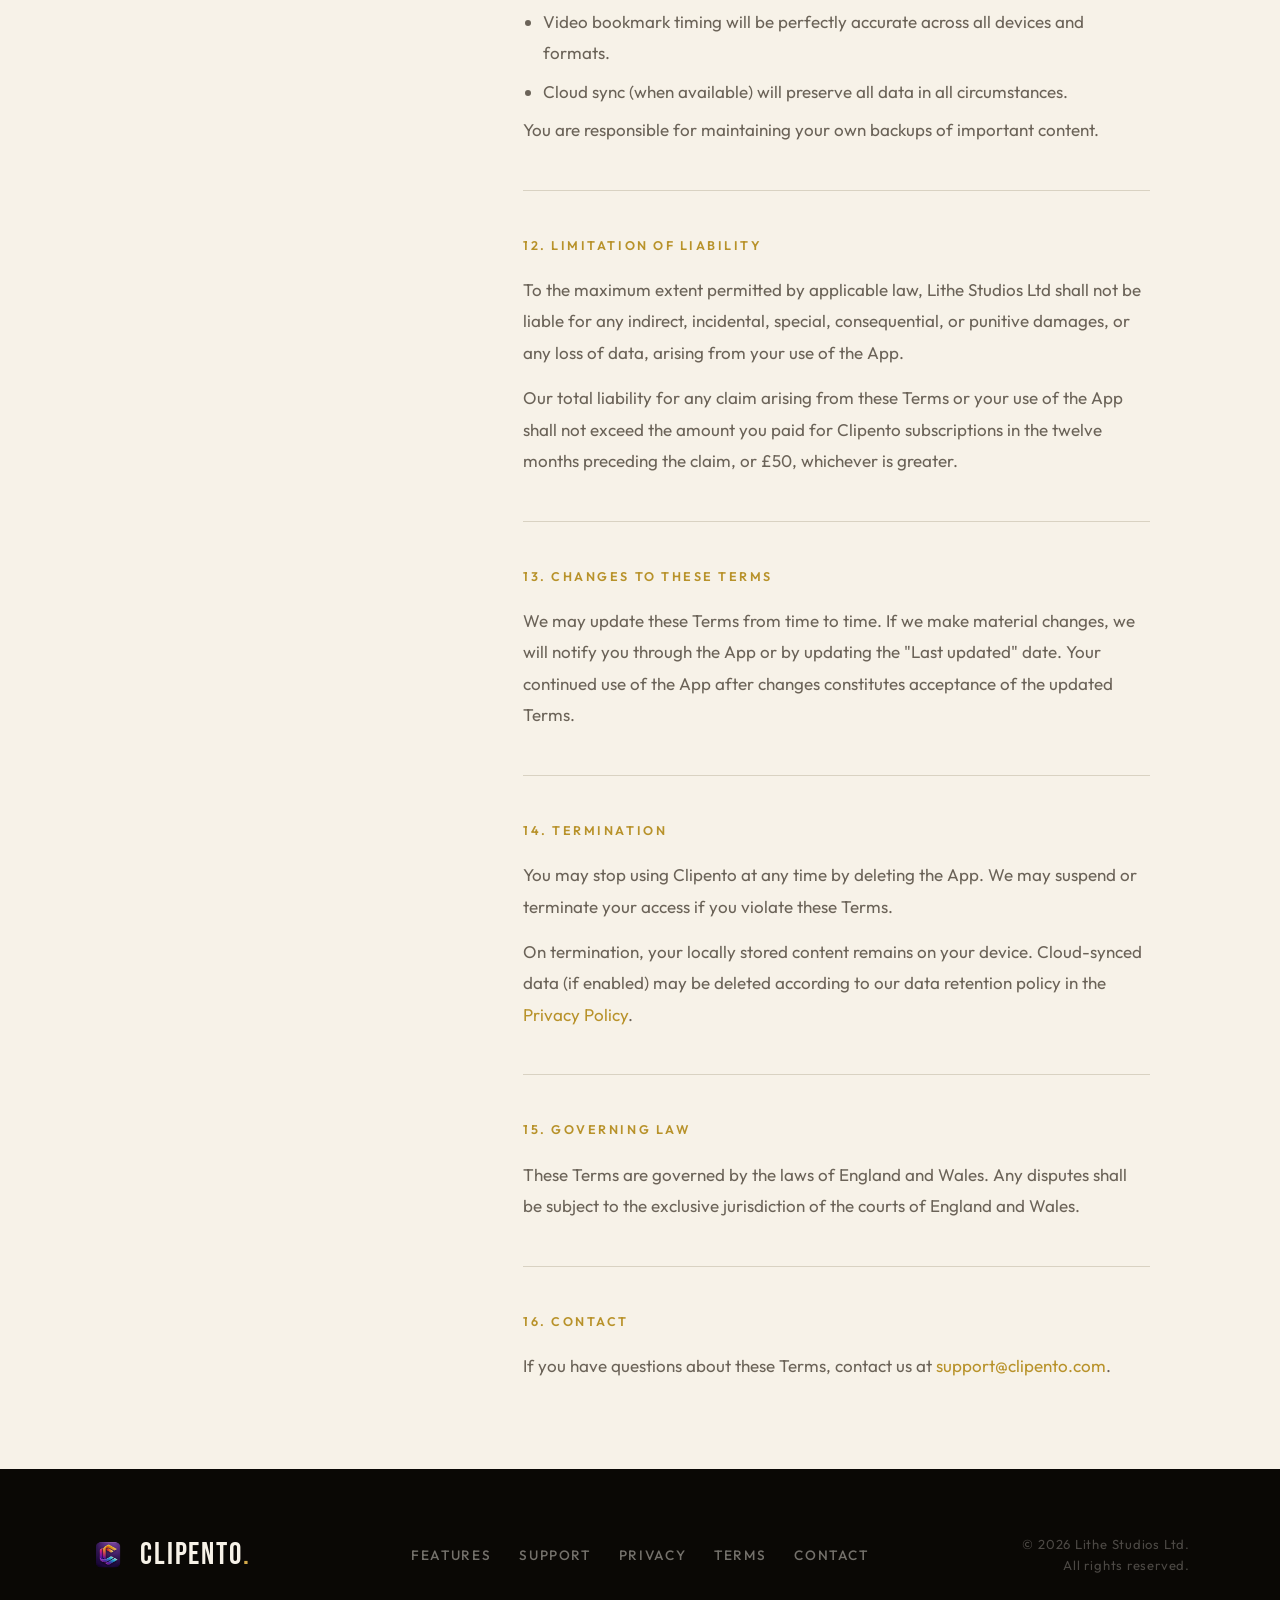
==== commit b67d12ec: "docs: state 13+ minimum age in Terms and Privacy Co-Authored-By: Claude Opus 5.5 <noreply@anthropic." ====
--- a/index.html
+++ b/index.html
@@ -306,7 +306,7 @@
       <div class="privacy-top">
         <div class="privacy-sticky">
           <h2>PRIVACY</h2>
-          <p class="updated">Last updated: May 2026</p>
+          <p class="updated">Last updated: October 2026</p>
           <ul class="privacy-nav">
             <li><a href="#p-who">Who we are</a></li>
             <li><a href="#p-collect">What we collect</a></li>
@@ -414,7 +414,7 @@
           </div>
           <div class="p-section" id="p-children">
             <h3>Children's privacy</h3>
-            <p>Clipento is not directed at children under the age of 13. We do not knowingly collect personal information from children under 13.</p>
+            <p>Clipento is not intended for children under 13 and we do not knowingly collect personal information from them. If you believe a child under 13 has created an account, contact <a href="mailto:support@clipento.com">support@clipento.com</a> and we will delete it.</p>
           </div>
           <div class="p-section" id="p-rights">
             <h3>Your rights (UK &amp; GDPR)</h3>
@@ -440,7 +440,7 @@
       <div class="privacy-top">
         <div class="privacy-sticky">
           <h2>TERMS OF SERVICE</h2>
-          <p class="updated">Last updated: July 2026</p>
+          <p class="updated">Last updated: October 2026</p>
           <ul class="privacy-nav">
             <li><a href="#t-agreement">Agreement</a></li>
             <li><a href="#t-what">What Clipento is</a></li>
@@ -477,6 +477,7 @@
           <div class="p-section" id="t-account">
             <h3>3. Your account</h3>
             <p>Clipento does not require an account for core functionality. If you choose to enable cloud sync (when available), you will create an account using your email address via Firebase Authentication. You are responsible for maintaining the security of your account credentials.</p>
+            <p>You must be at least 13 years old to create a Clipento account. Teachers must not invite students under 13.</p>
           </div>
 
           <div class="p-section" id="t-subs">
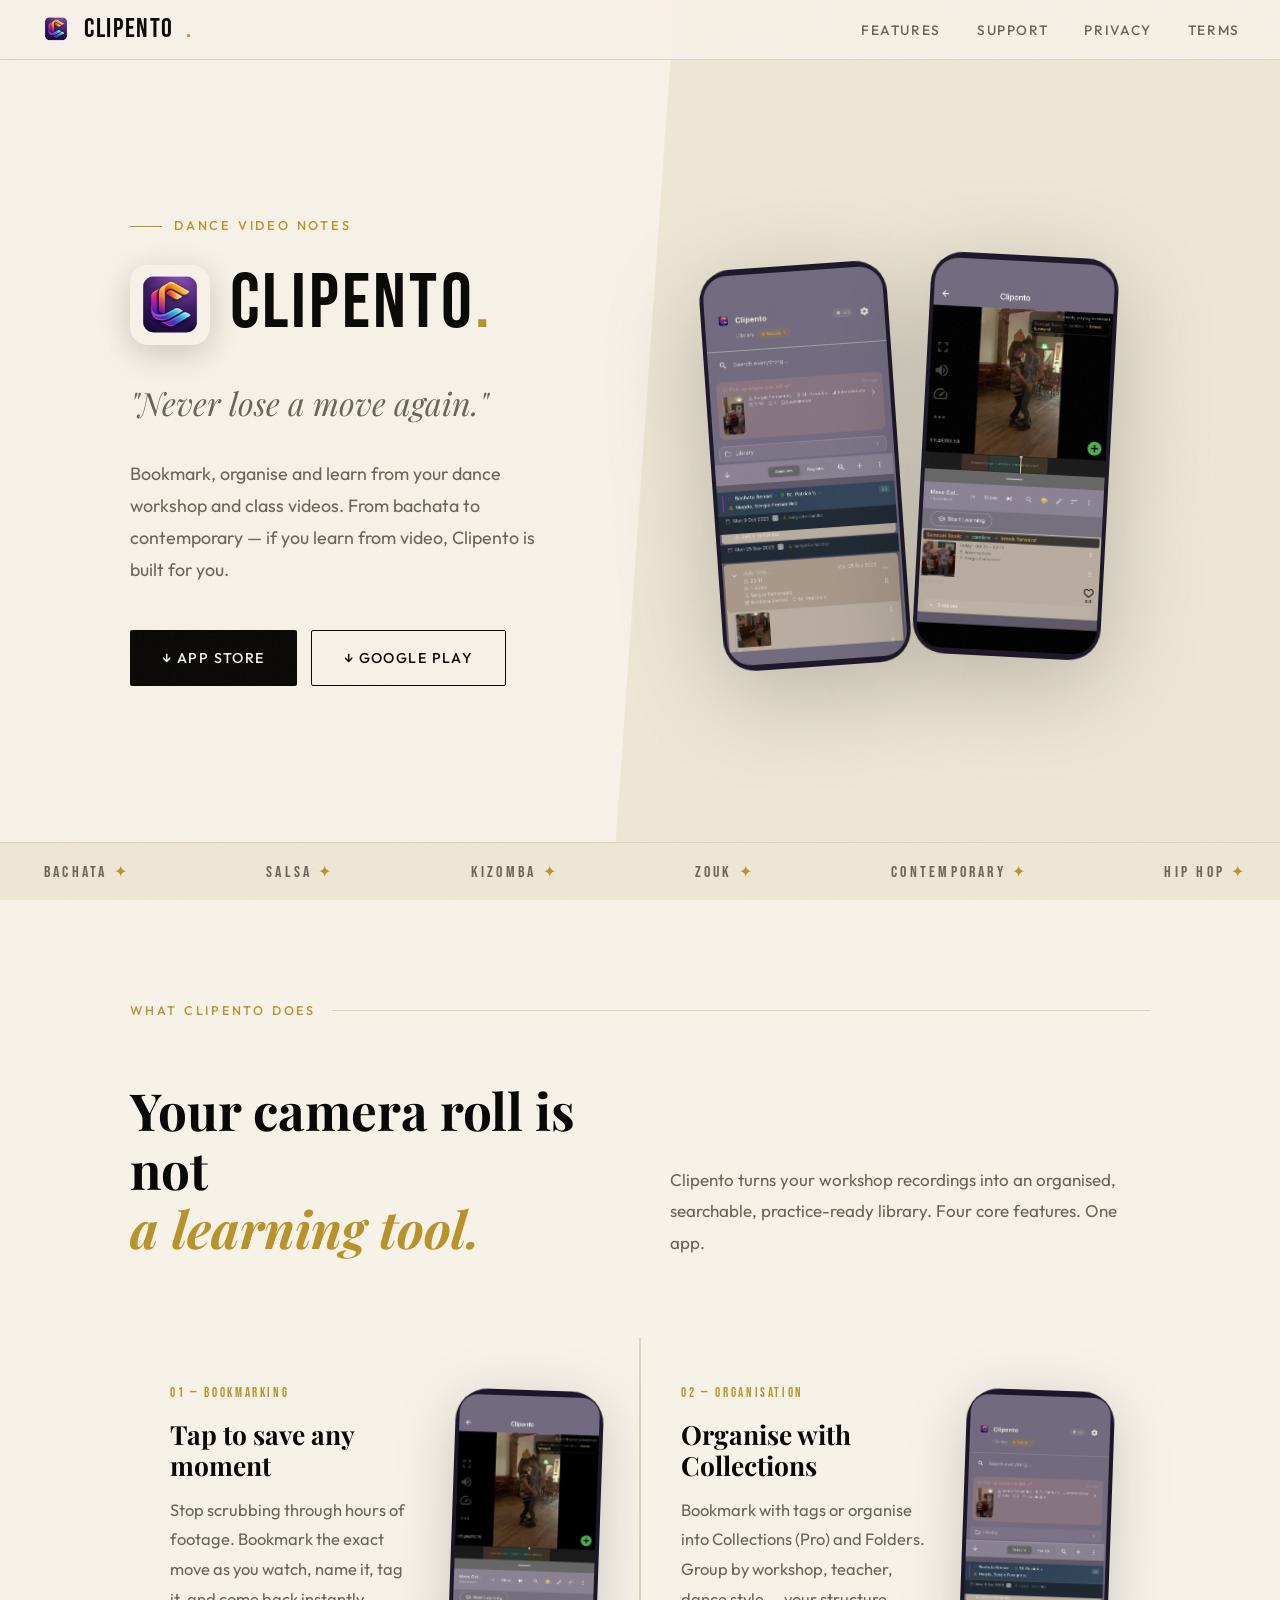
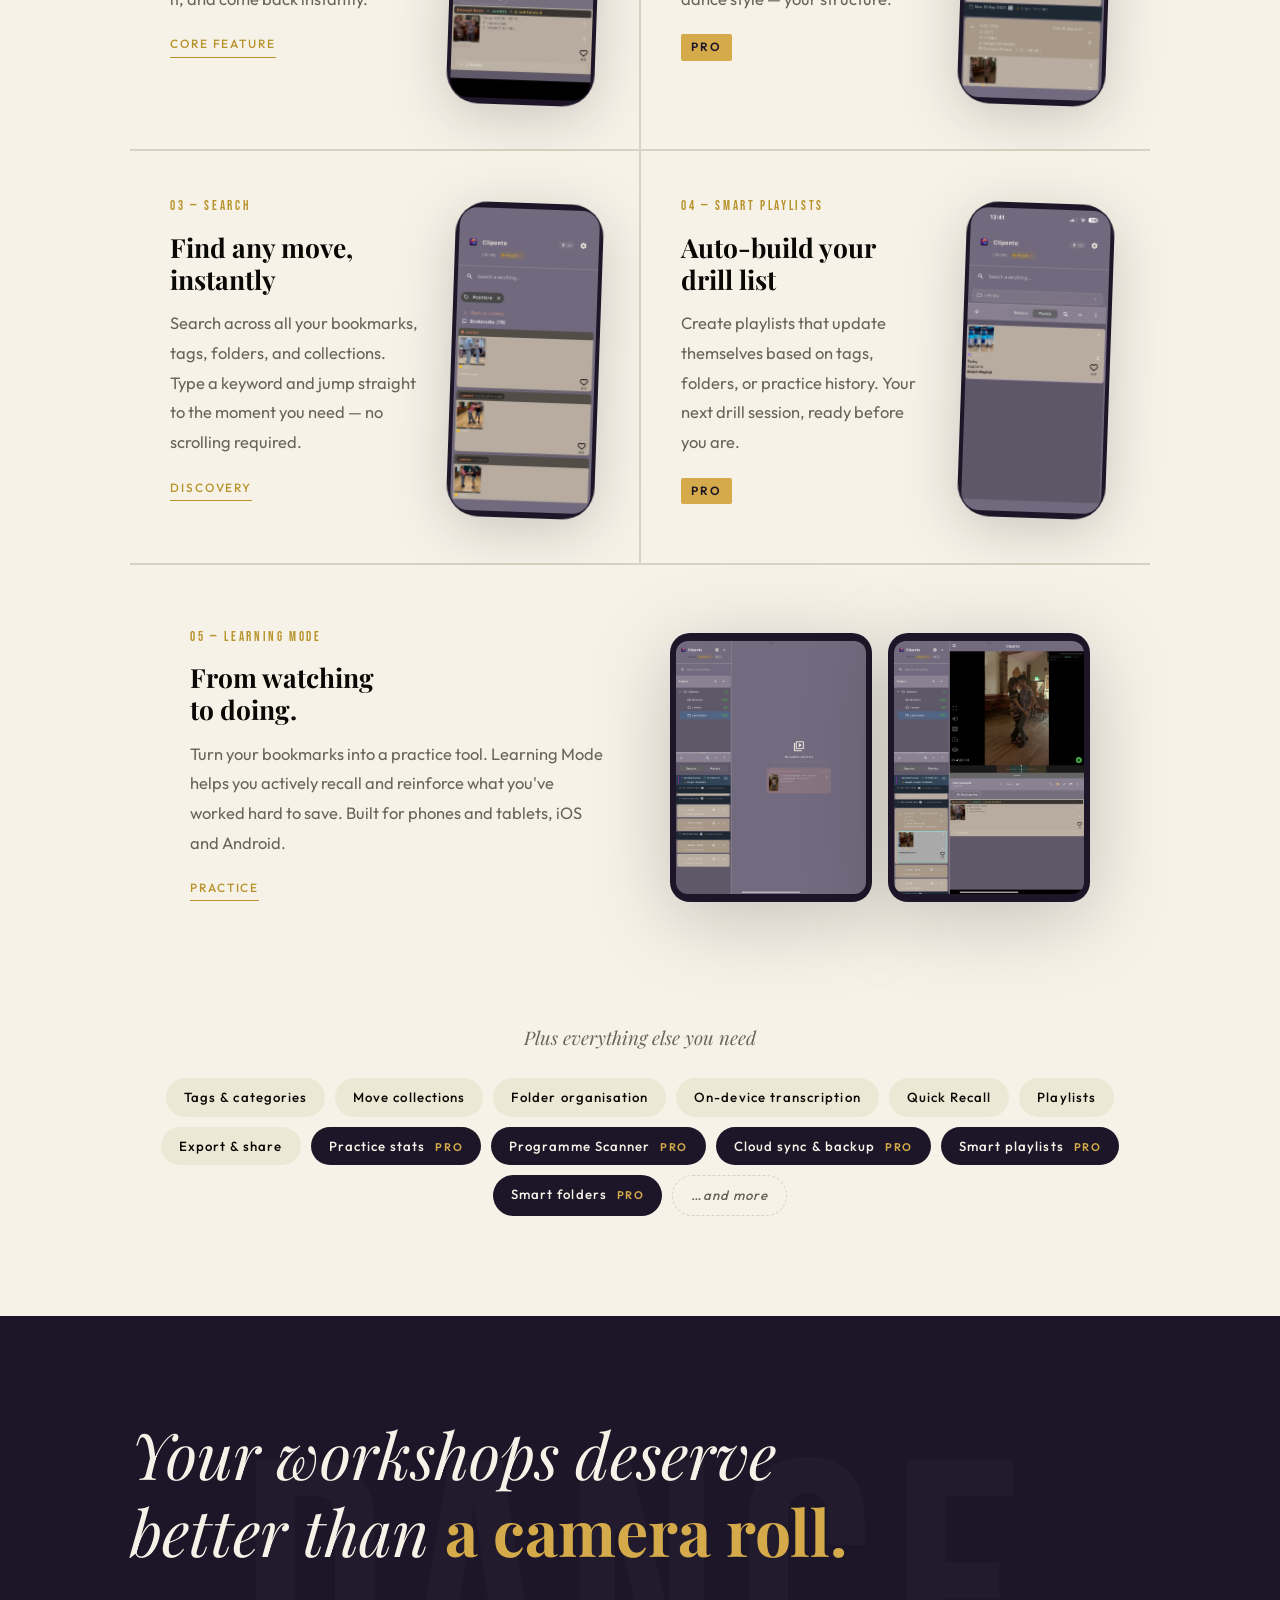
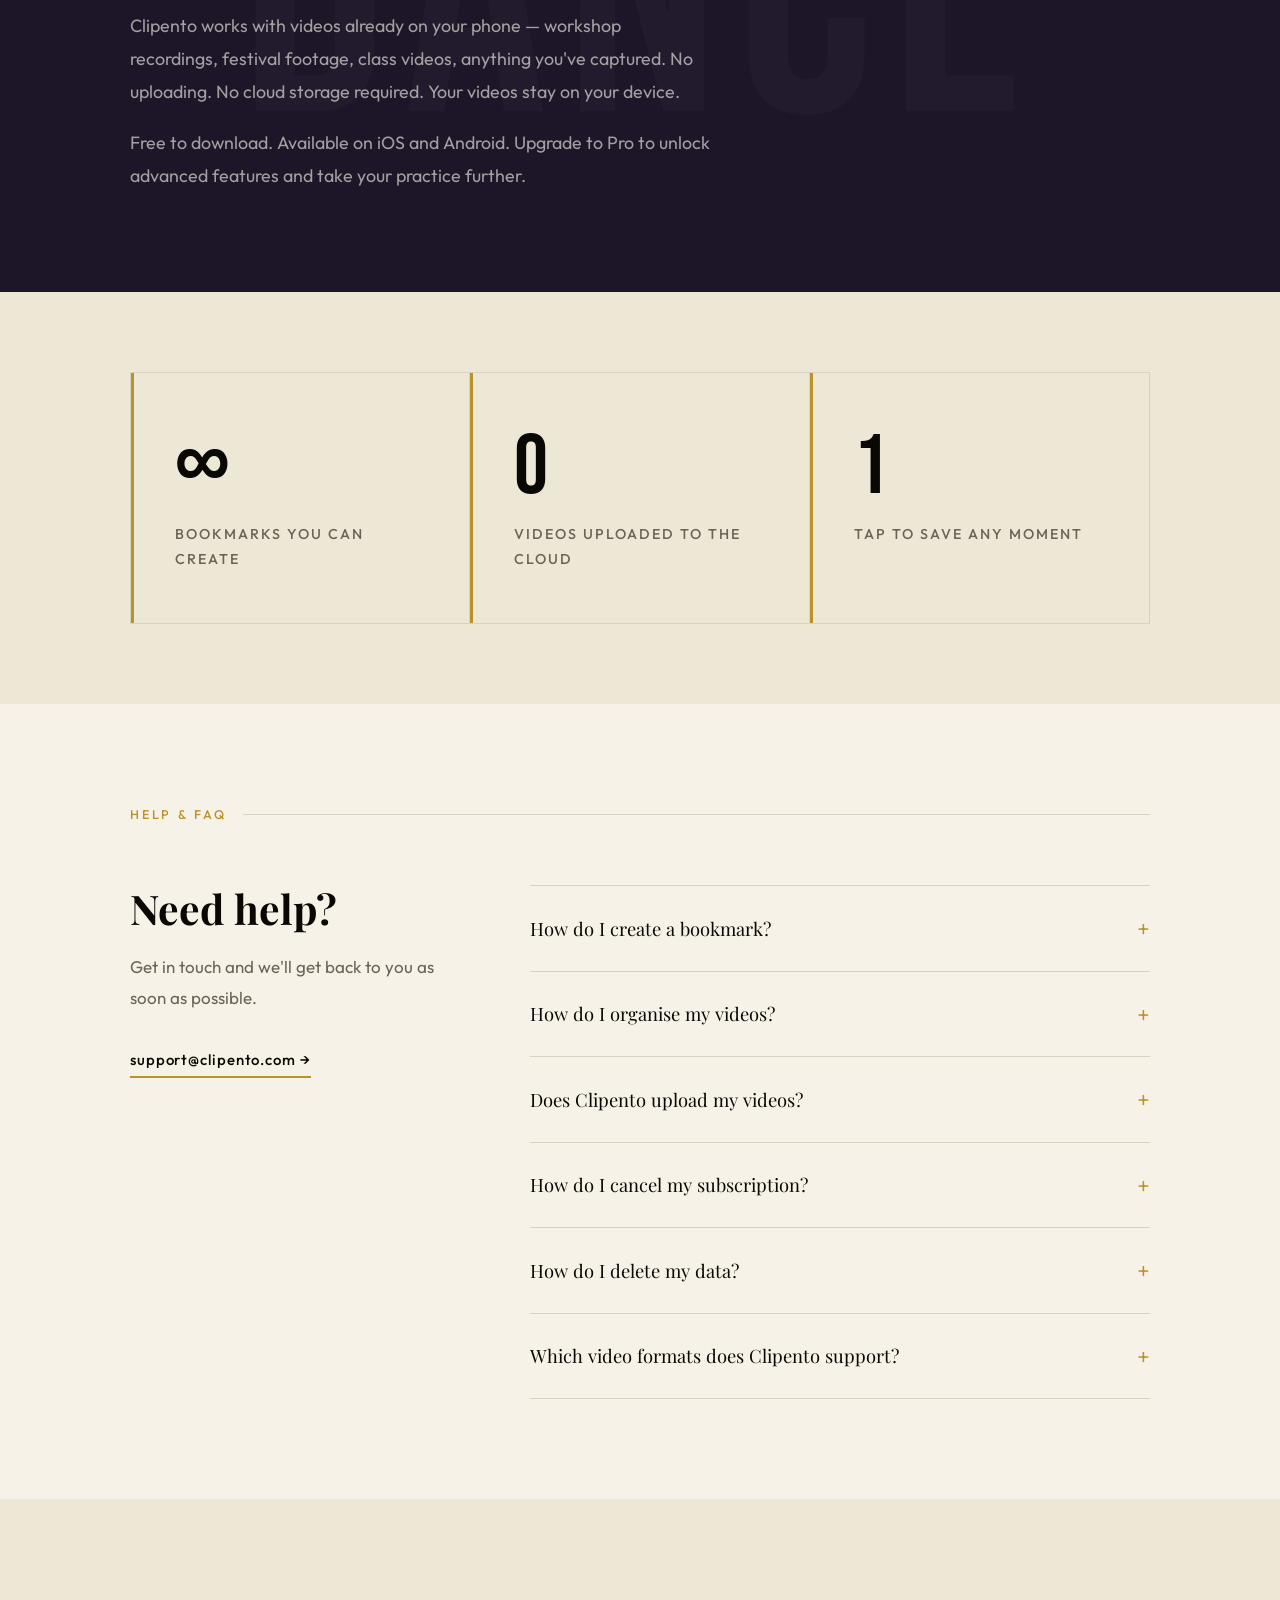
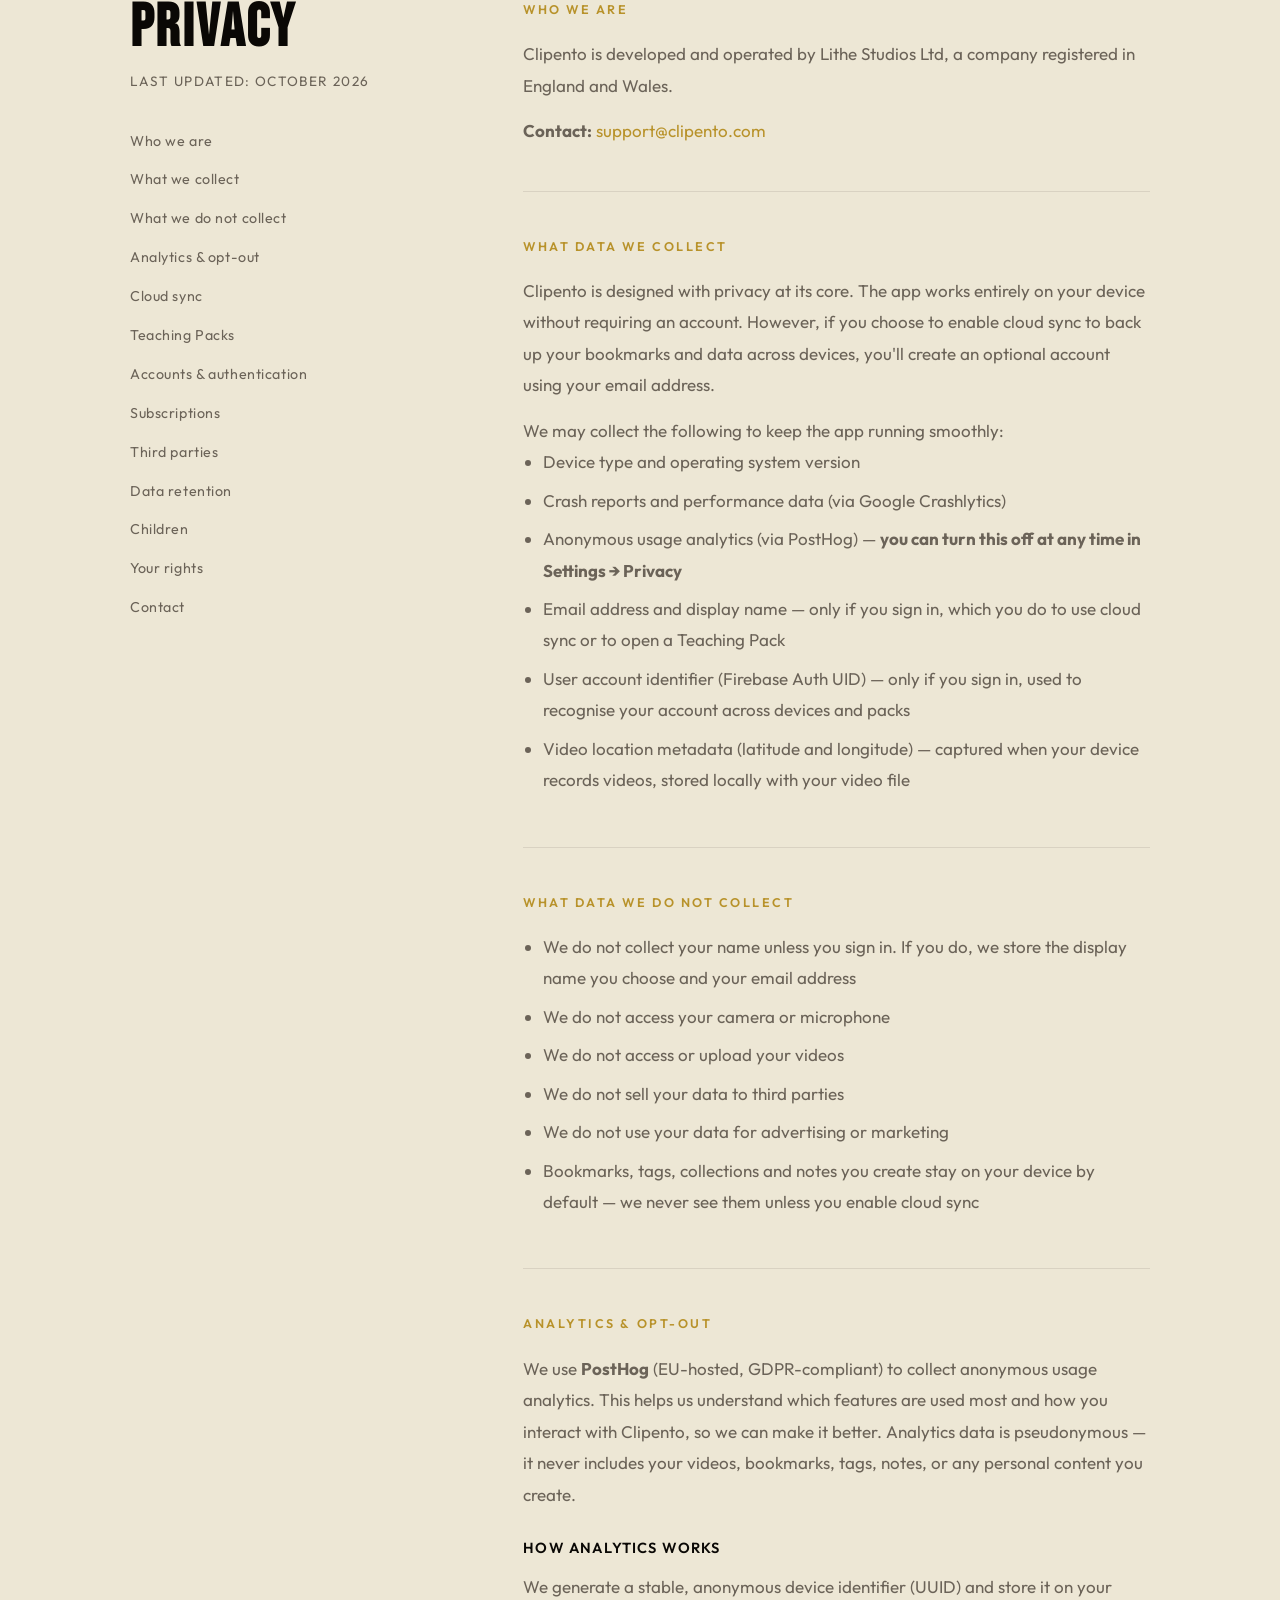
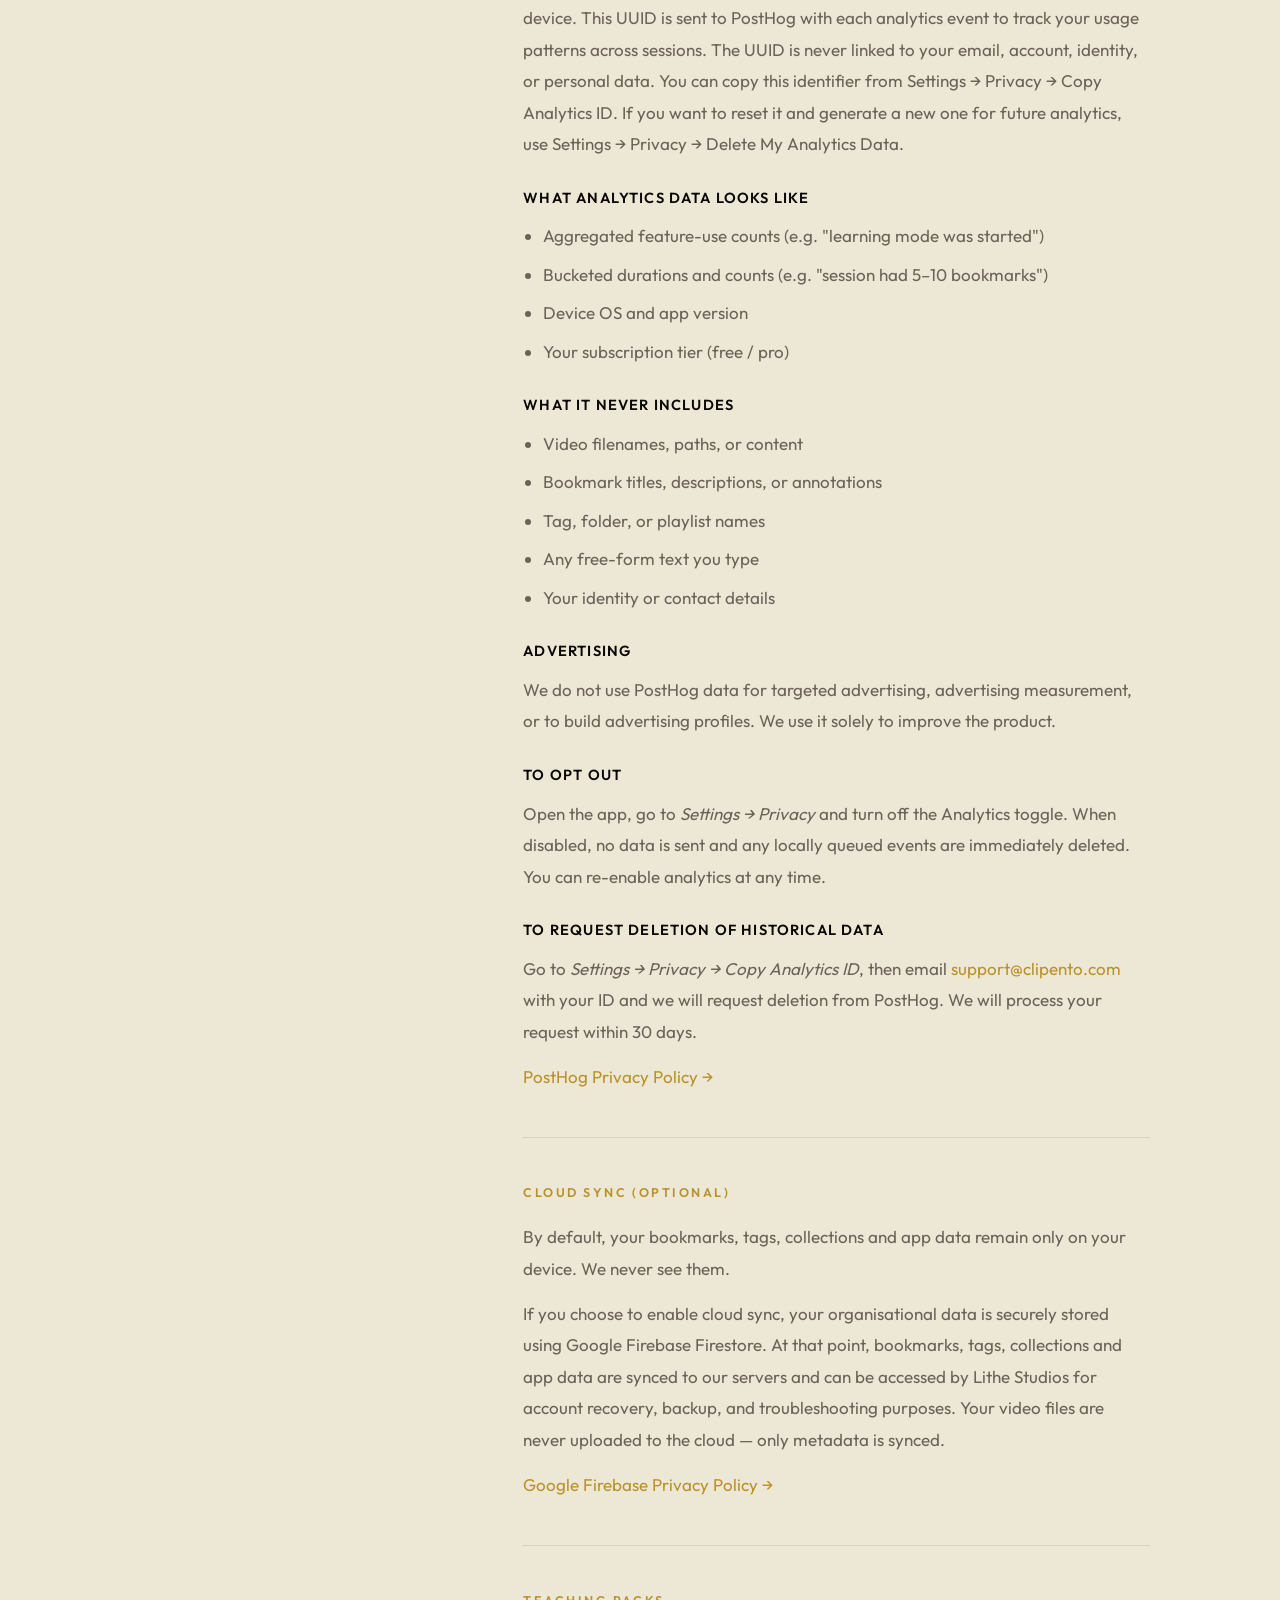
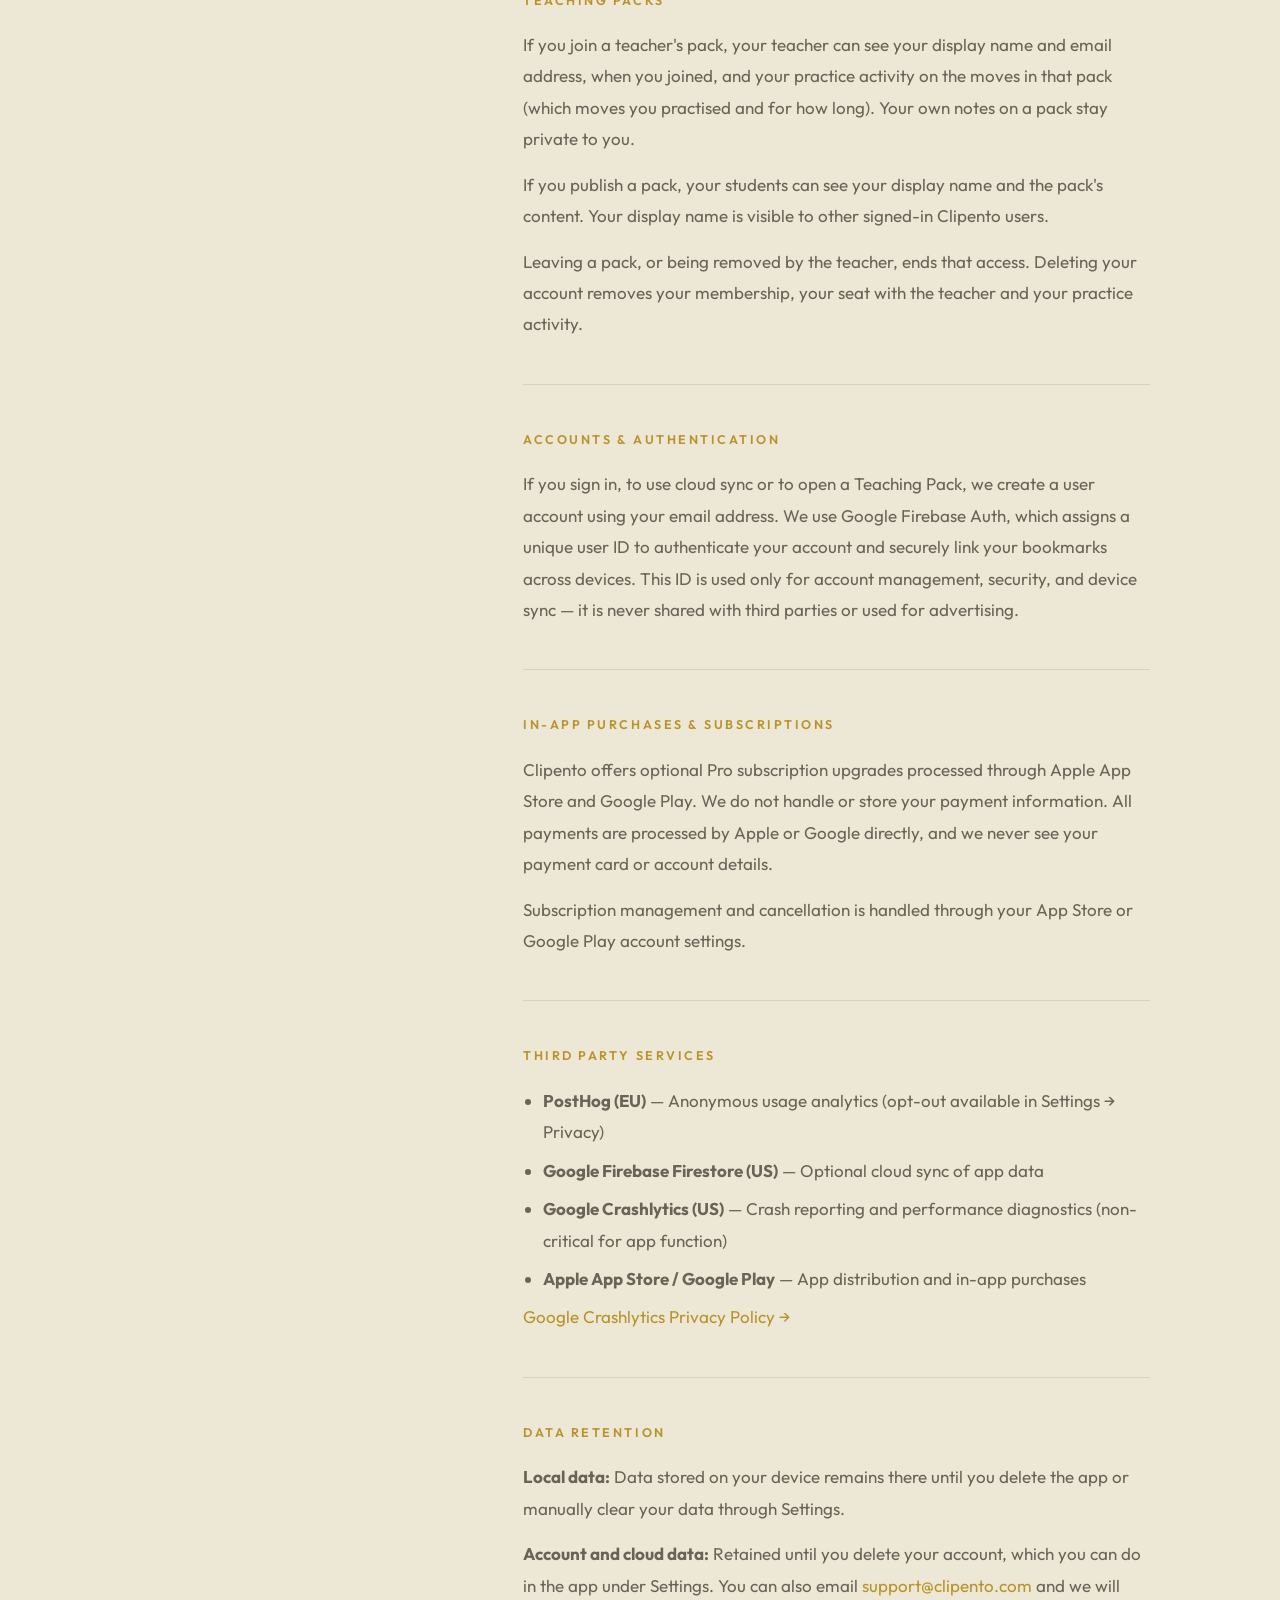
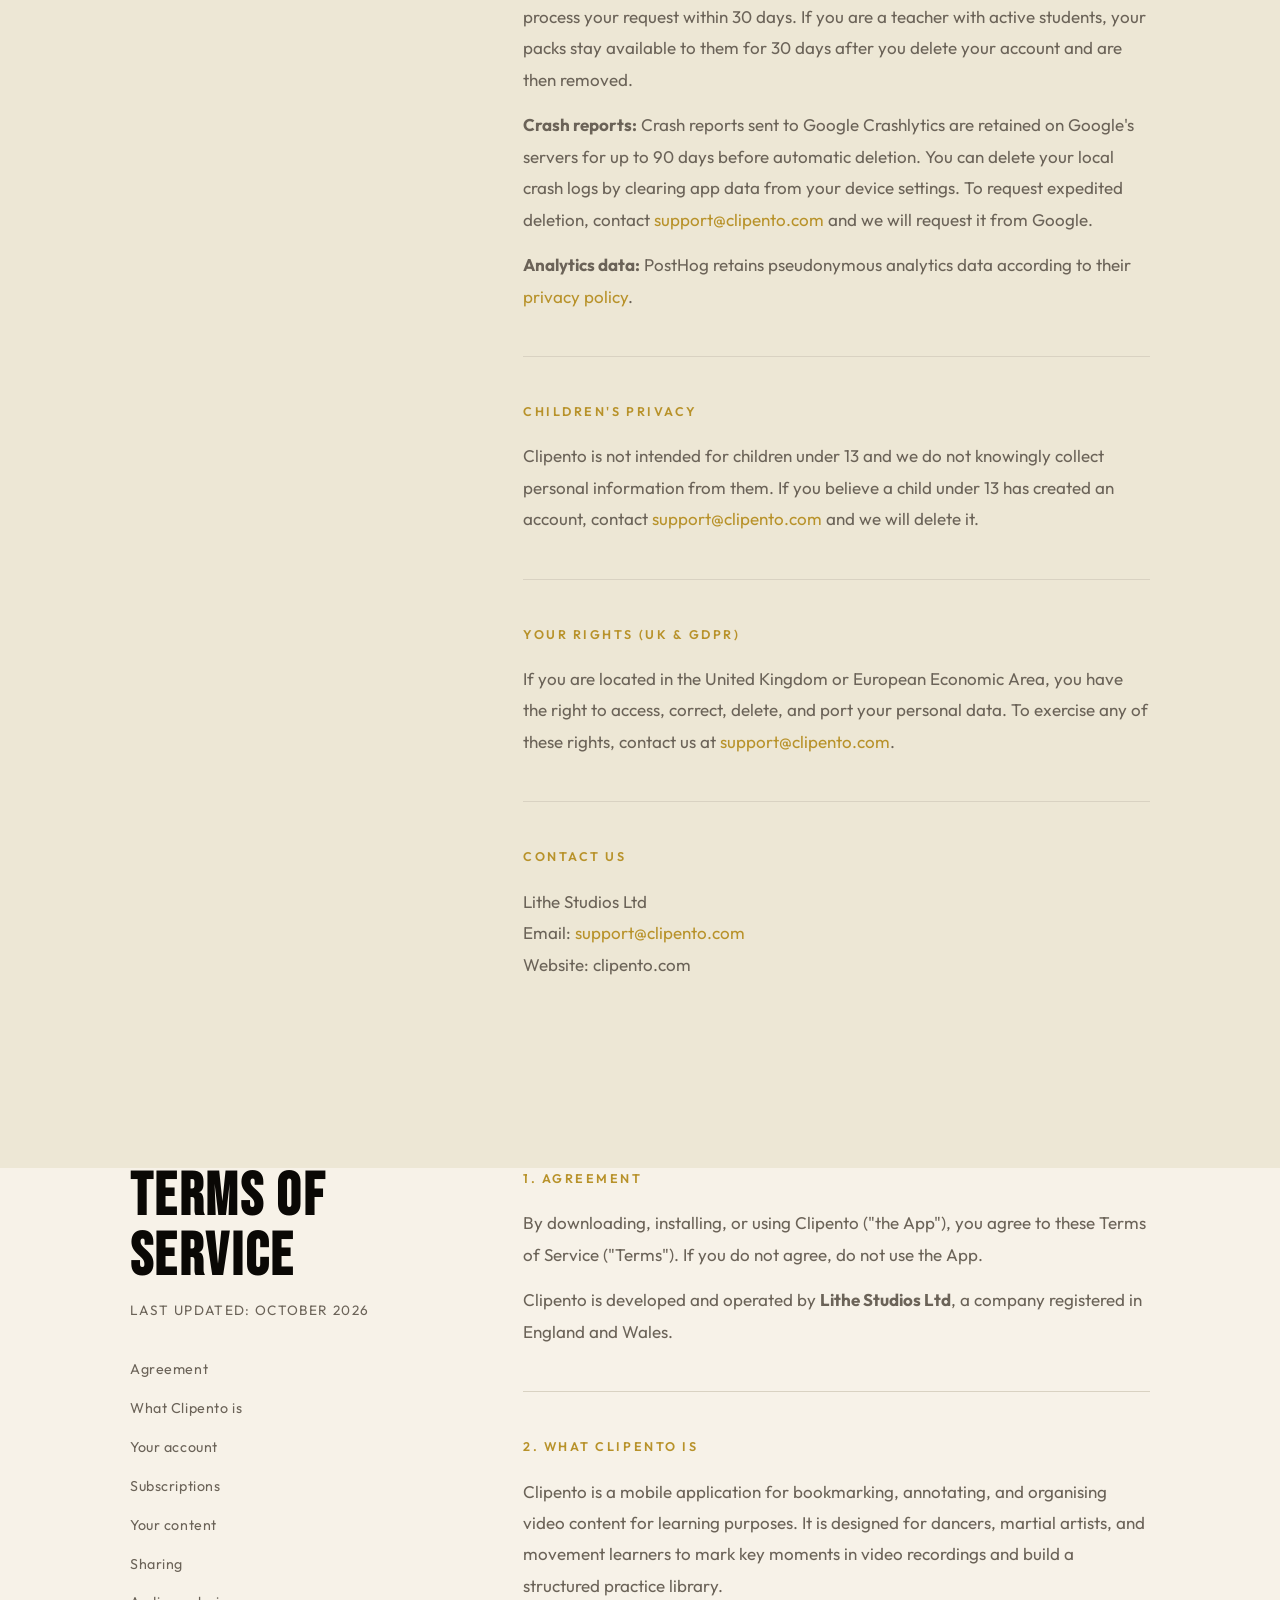
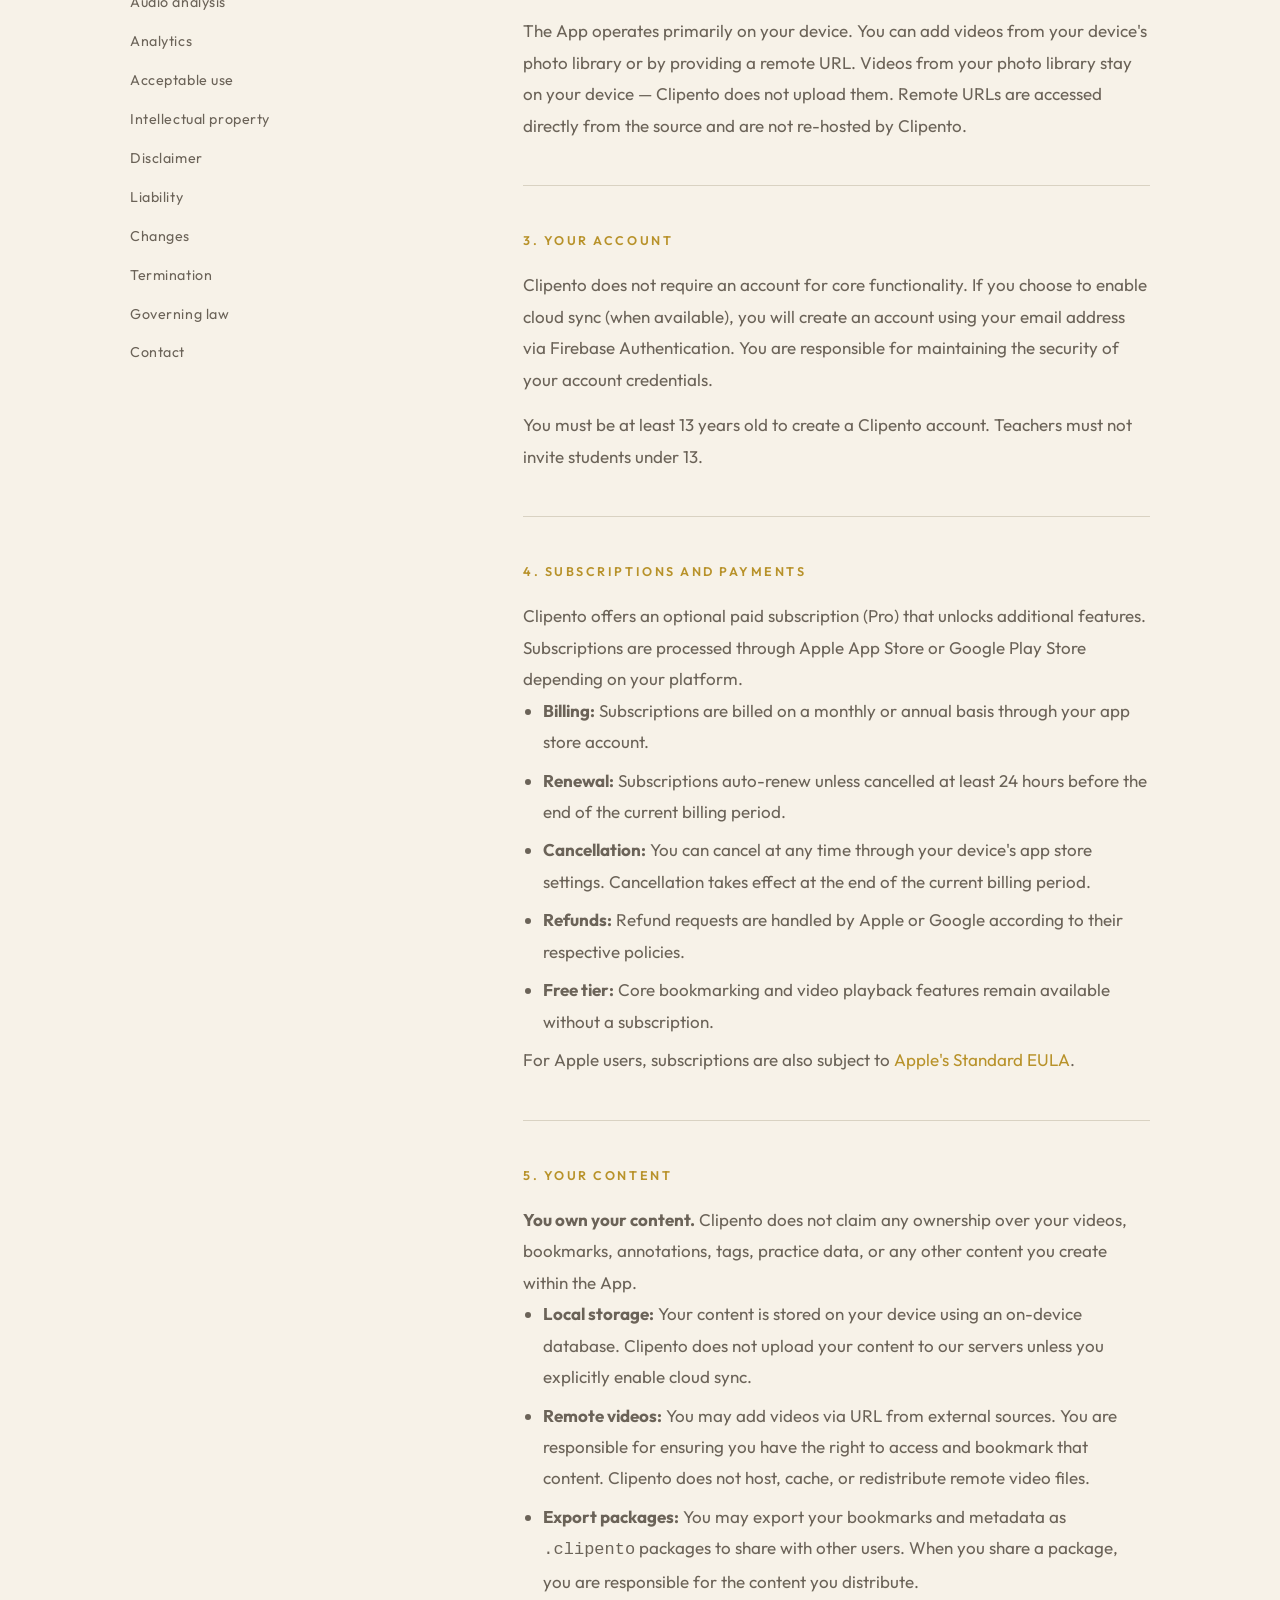
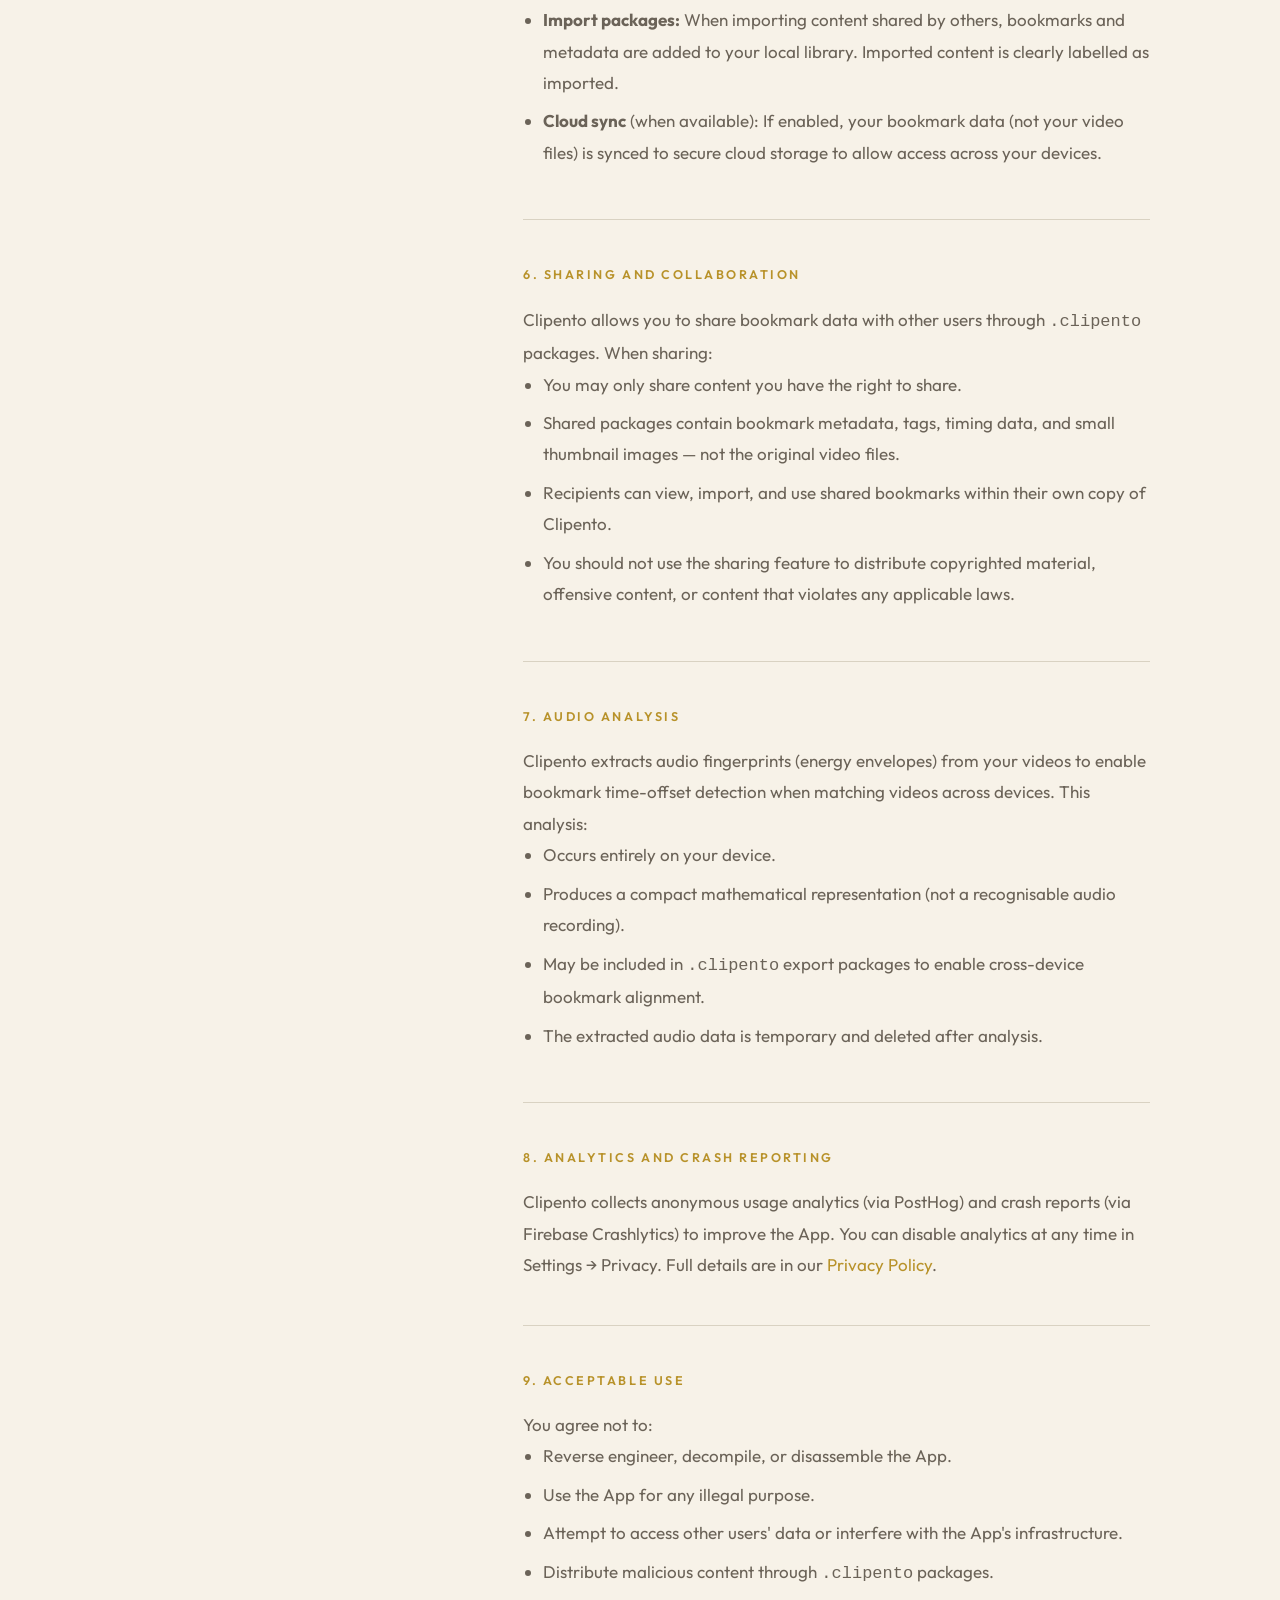
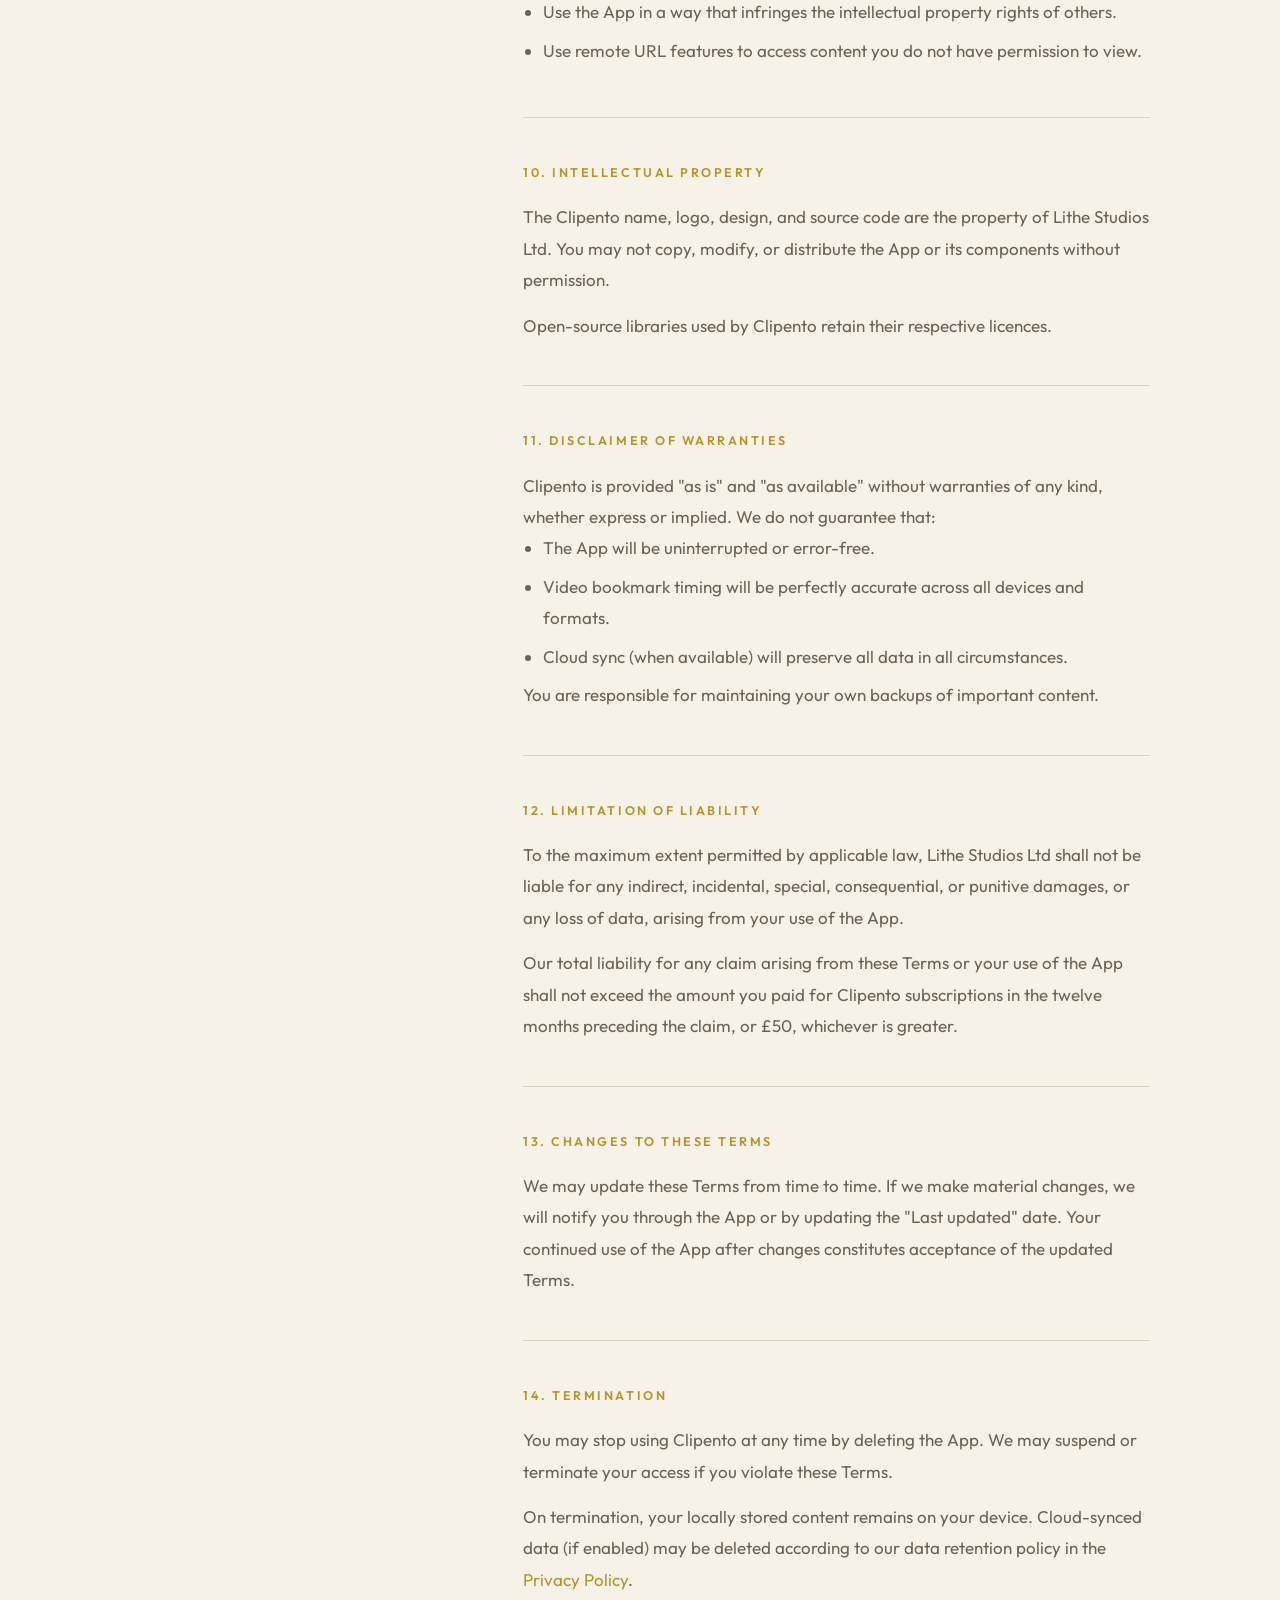
==== commit ac6870de: "docs(privacy): say what signing in and Teaching Packs store, and how to delete an account Co-Authore" ====
--- a/index.html
+++ b/index.html
@@ -313,6 +313,7 @@
             <li><a href="#p-not">What we do not collect</a></li>
             <li><a href="#p-analytics">Analytics &amp; opt-out</a></li>
             <li><a href="#p-sync">Cloud sync</a></li>
+            <li><a href="#p-packs">Teaching Packs</a></li>
             <li><a href="#p-auth">Accounts &amp; authentication</a></li>
             <li><a href="#p-iap">Subscriptions</a></li>
             <li><a href="#p-third">Third parties</a></li>
@@ -336,15 +337,15 @@
               <li>Device type and operating system version</li>
               <li>Crash reports and performance data (via Google Crashlytics)</li>
               <li>Anonymous usage analytics (via PostHog) — <strong>you can turn this off at any time in Settings → Privacy</strong></li>
-              <li>Email address — only if you enable cloud sync to back up your data</li>
-              <li>User account identifier (Firebase Auth UID) — only if you enable cloud sync, used to link your account across devices</li>
+              <li>Email address and display name — only if you sign in, which you do to use cloud sync or to open a Teaching Pack</li>
+              <li>User account identifier (Firebase Auth UID) — only if you sign in, used to recognise your account across devices and packs</li>
               <li>Video location metadata (latitude and longitude) — captured when your device records videos, stored locally with your video file</li>
             </ul>
           </div>
           <div class="p-section" id="p-not">
             <h3>What data we do not collect</h3>
             <ul>
-              <li>We do not collect your name or personal identity</li>
+              <li>We do not collect your name unless you sign in. If you do, we store the display name you choose and your email address</li>
               <li>We do not access your camera or microphone</li>
               <li>We do not access or upload your videos</li>
               <li>We do not sell your data to third parties</li>
@@ -386,9 +387,15 @@
             <p>If you choose to enable cloud sync, your organisational data is securely stored using Google Firebase Firestore. At that point, bookmarks, tags, collections and app data are synced to our servers and can be accessed by Lithe Studios for account recovery, backup, and troubleshooting purposes. Your video files are never uploaded to the cloud — only metadata is synced.</p>
             <p><a href="https://firebase.google.com/support/privacy" target="_blank" rel="noopener">Google Firebase Privacy Policy →</a></p>
           </div>
+          <div class="p-section" id="p-packs">
+            <h3>Teaching Packs</h3>
+            <p>If you join a teacher's pack, your teacher can see your display name and email address, when you joined, and your practice activity on the moves in that pack (which moves you practised and for how long). Your own notes on a pack stay private to you.</p>
+            <p>If you publish a pack, your students can see your display name and the pack's content. Your display name is visible to other signed-in Clipento users.</p>
+            <p>Leaving a pack, or being removed by the teacher, ends that access. Deleting your account removes your membership, your seat with the teacher and your practice activity.</p>
+          </div>
           <div class="p-section" id="p-auth">
             <h3>Accounts &amp; authentication</h3>
-            <p>If you choose to enable cloud sync, we create a user account using your email address. We use Google Firebase Auth, which assigns a unique user ID to authenticate your account and securely link your bookmarks across devices. This ID is used only for account management, security, and device sync — it is never shared with third parties or used for advertising.</p>
+            <p>If you sign in, to use cloud sync or to open a Teaching Pack, we create a user account using your email address. We use Google Firebase Auth, which assigns a unique user ID to authenticate your account and securely link your bookmarks across devices. This ID is used only for account management, security, and device sync — it is never shared with third parties or used for advertising.</p>
           </div>
           <div class="p-section" id="p-iap">
             <h3>In-app purchases &amp; subscriptions</h3>
@@ -408,7 +415,7 @@
           <div class="p-section" id="p-retain">
             <h3>Data retention</h3>
             <p><strong>Local data:</strong> Data stored on your device remains there until you delete the app or manually clear your data through Settings.</p>
-            <p><strong>Cloud sync data:</strong> If you use cloud sync, your data is retained in Firebase until you request deletion. Contact <a href="mailto:support@clipento.com">support@clipento.com</a> to request deletion — we will process your request within 30 days.</p>
+            <p><strong>Account and cloud data:</strong> Retained until you delete your account, which you can do in the app under Settings. You can also email <a href="mailto:support@clipento.com">support@clipento.com</a> and we will process your request within 30 days. If you are a teacher with active students, your packs stay available to them for 30 days after you delete your account and are then removed.</p>
             <p><strong>Crash reports:</strong> Crash reports sent to Google Crashlytics are retained on Google's servers for up to 90 days before automatic deletion. You can delete your local crash logs by clearing app data from your device settings. To request expedited deletion, contact <a href="mailto:support@clipento.com">support@clipento.com</a> and we will request it from Google.</p>
             <p><strong>Analytics data:</strong> PostHog retains pseudonymous analytics data according to their <a href="https://posthog.com/privacy" target="_blank" rel="noopener">privacy policy</a>.</p>
           </div>
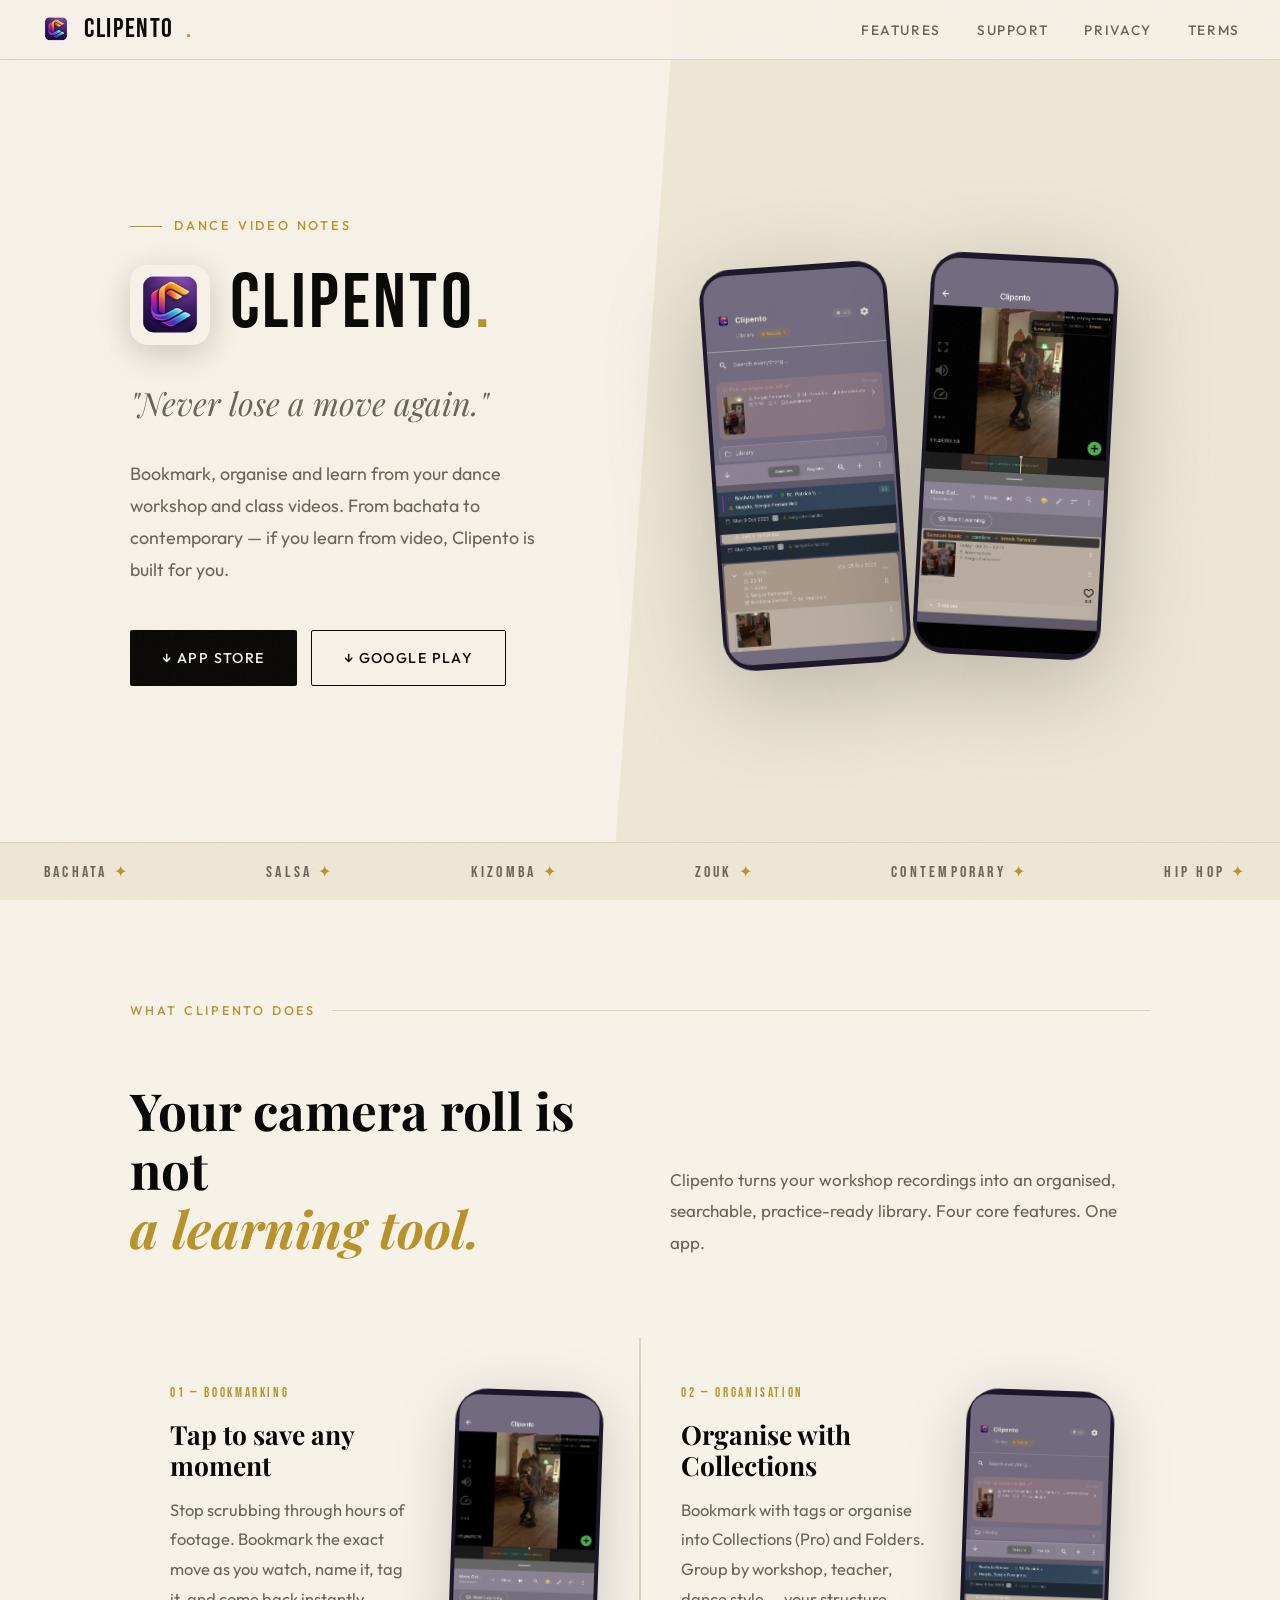
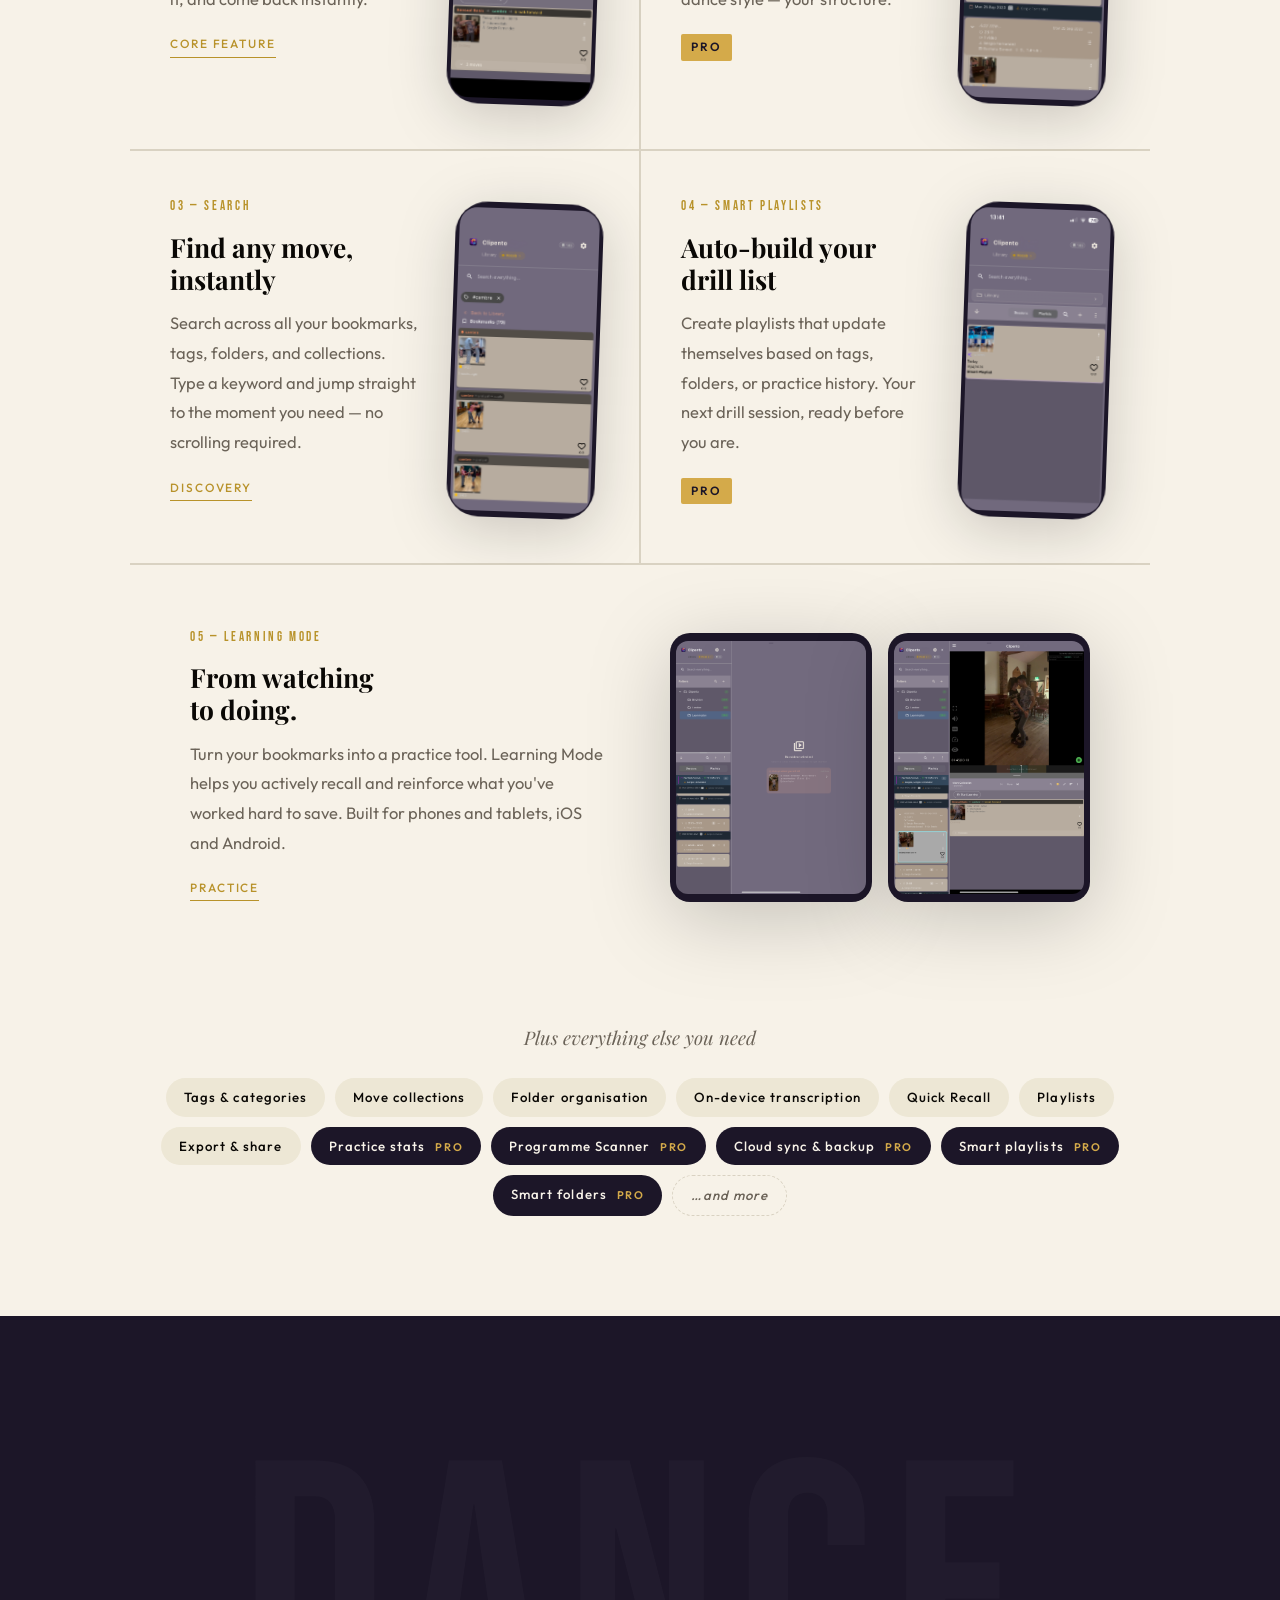
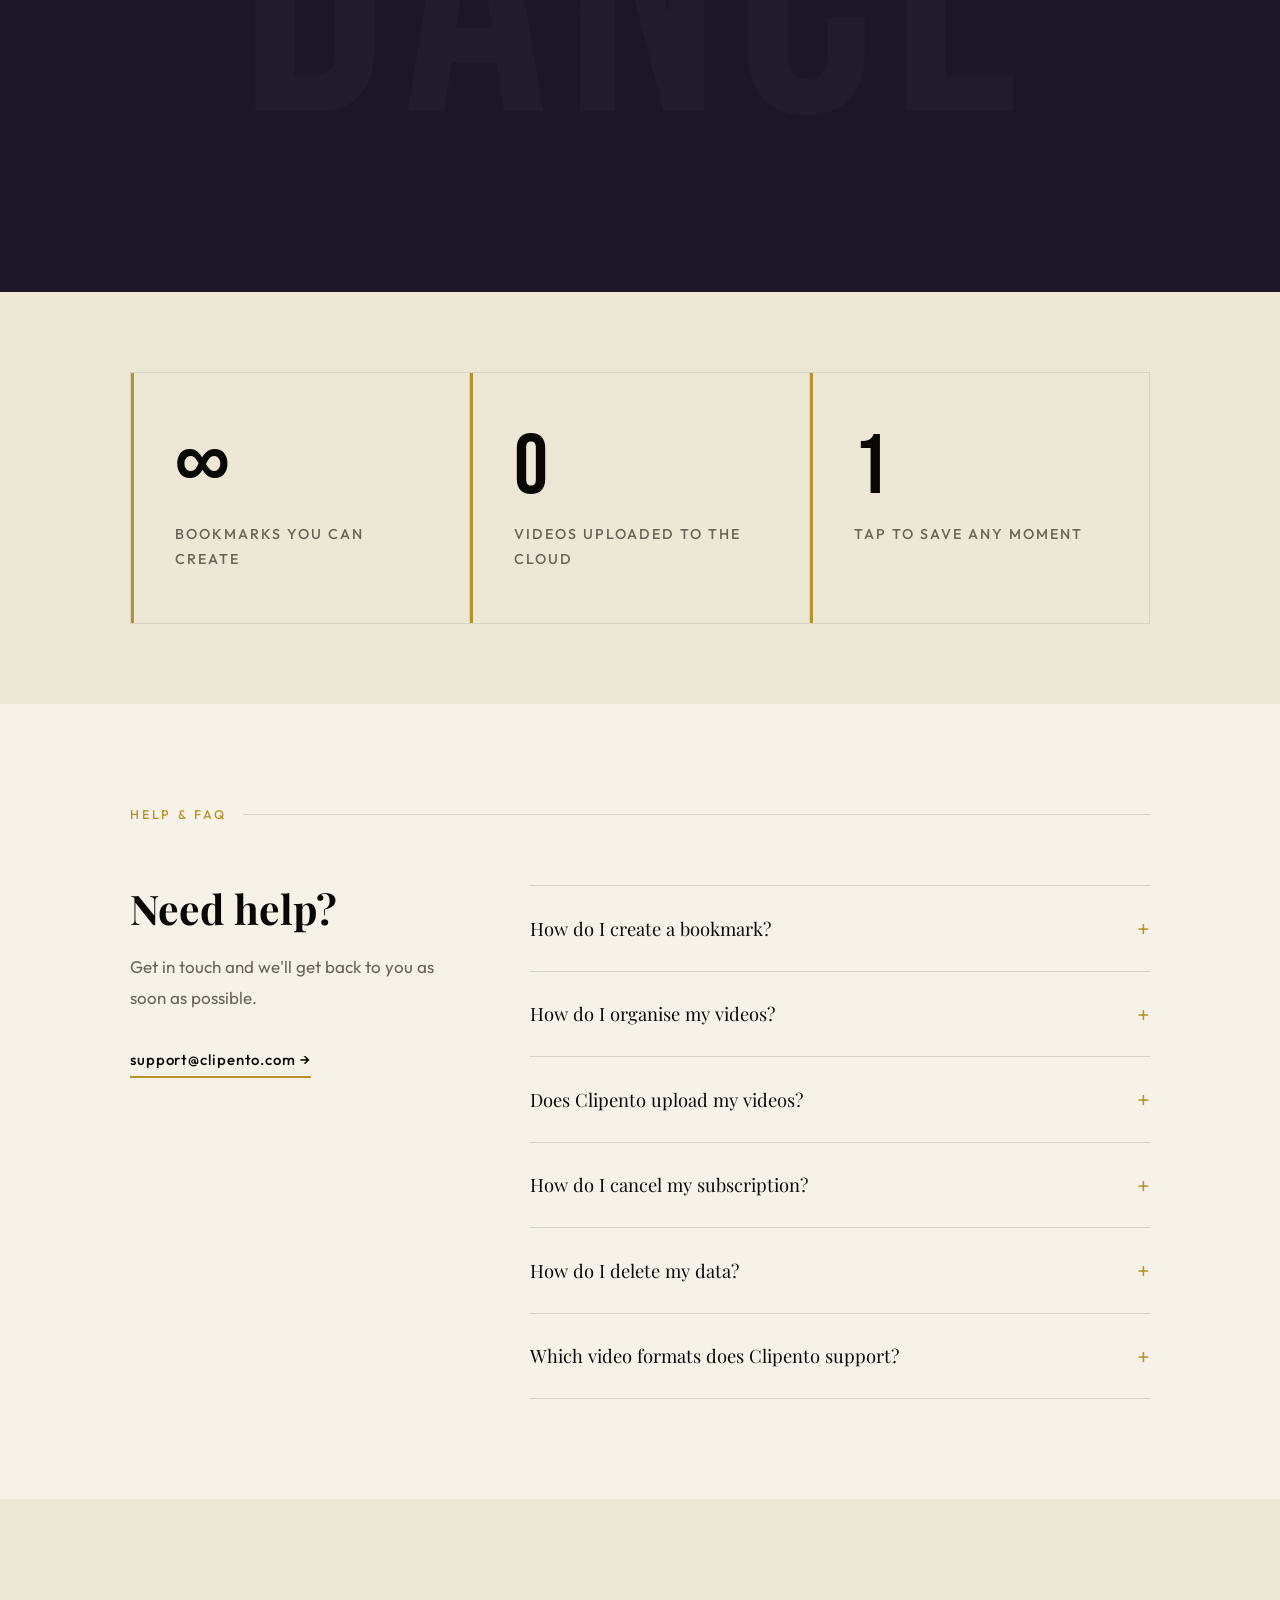
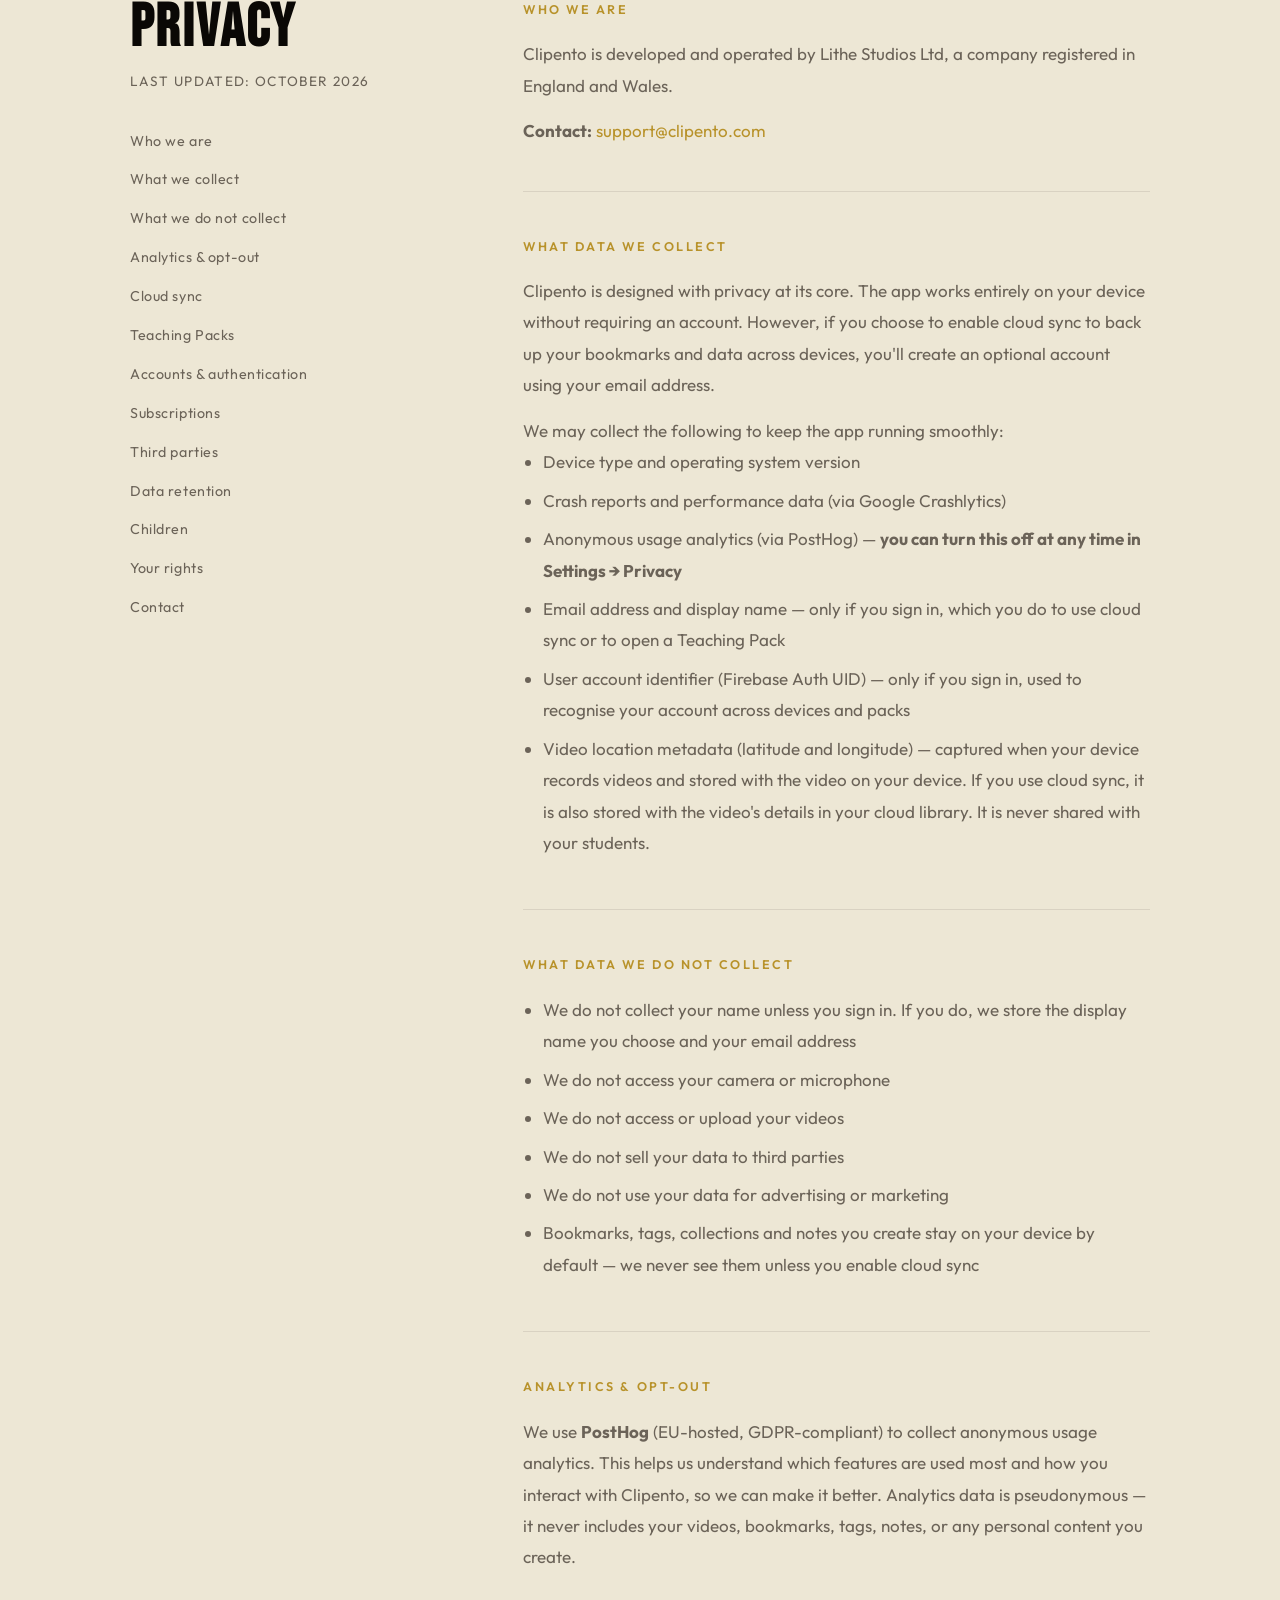
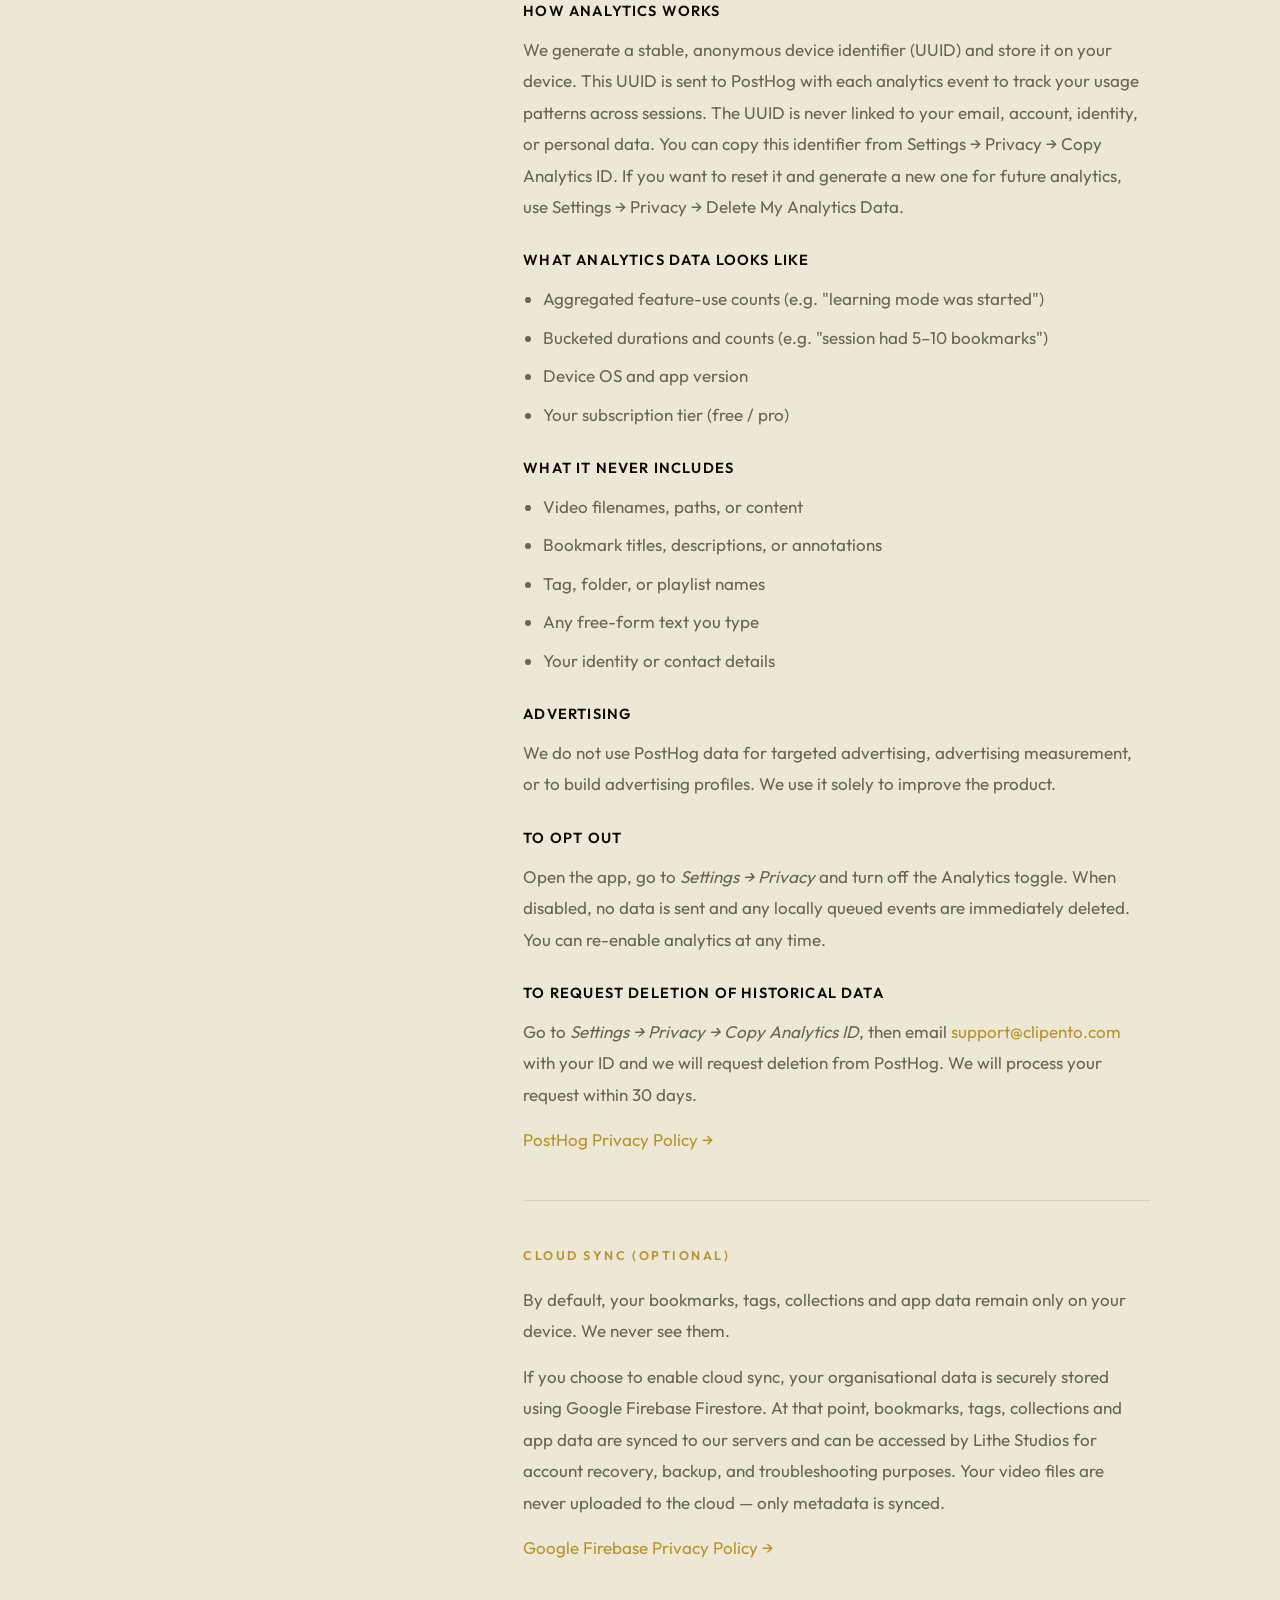
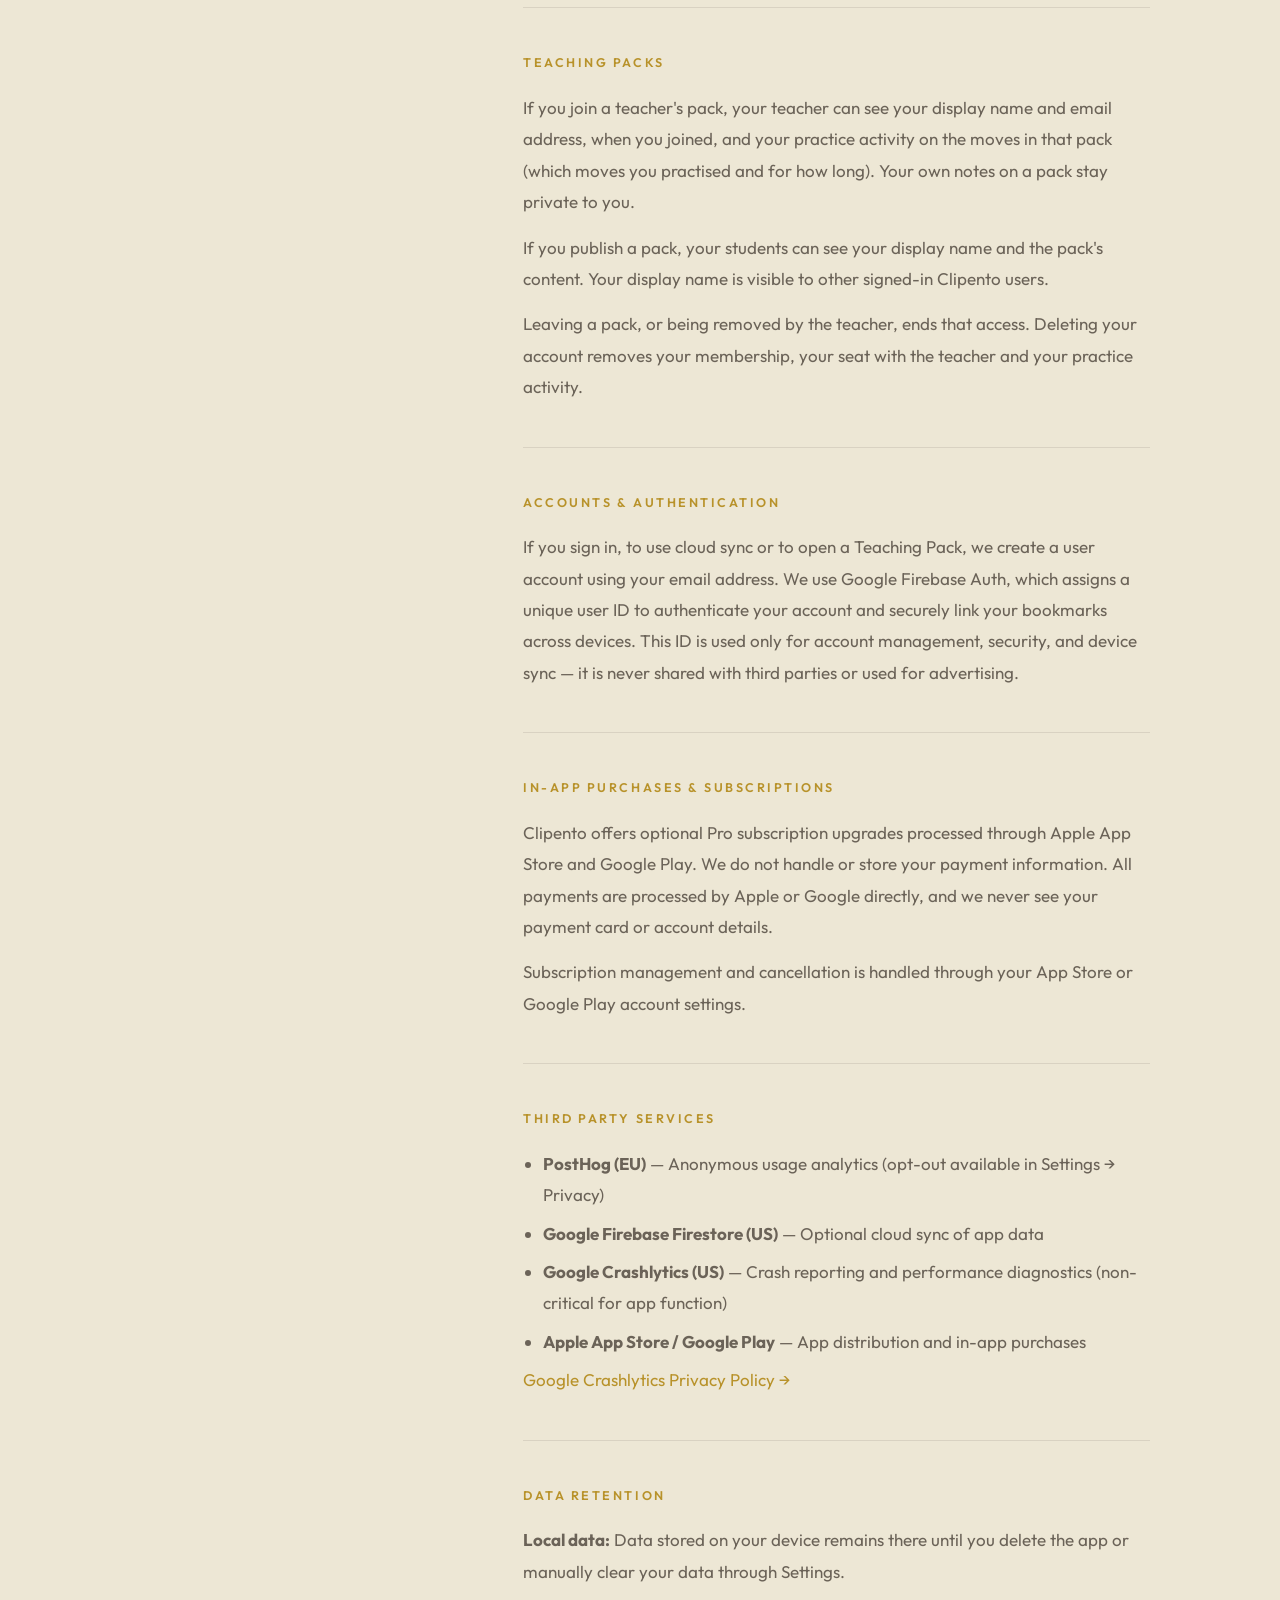
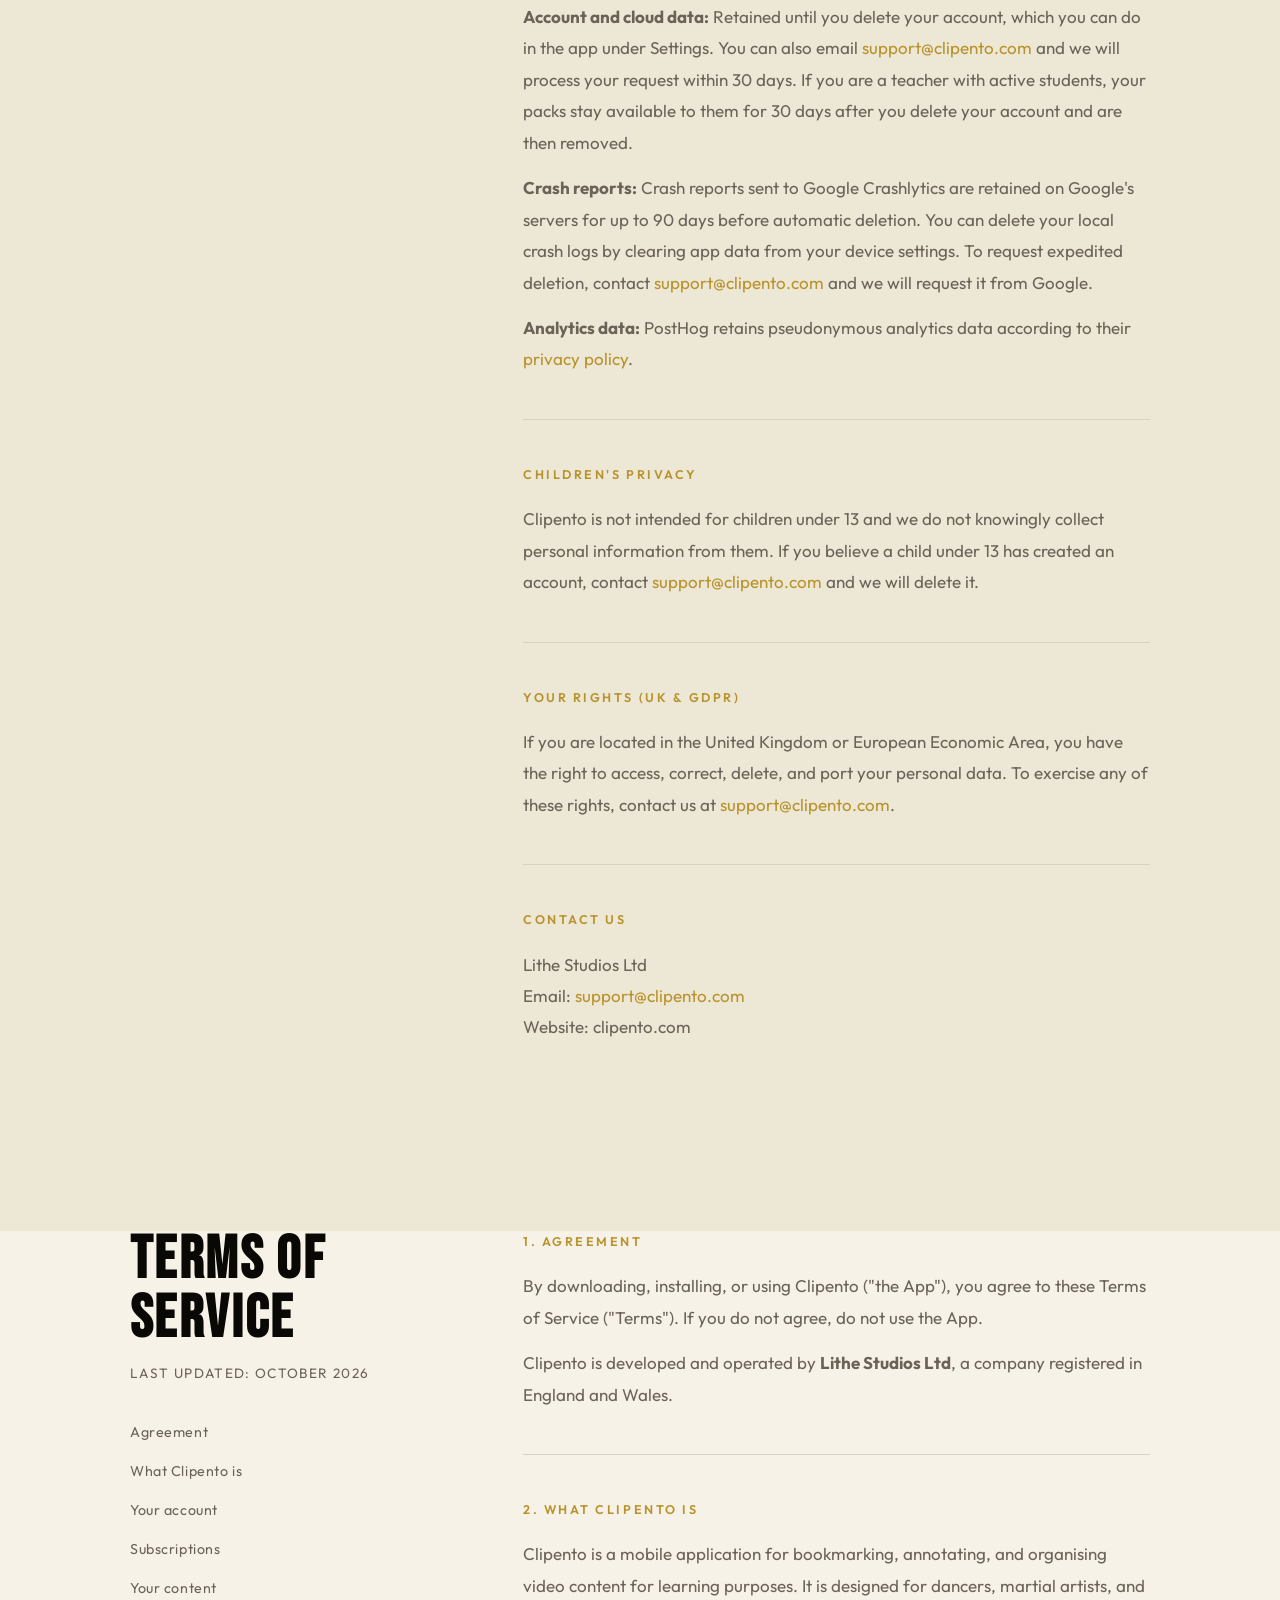
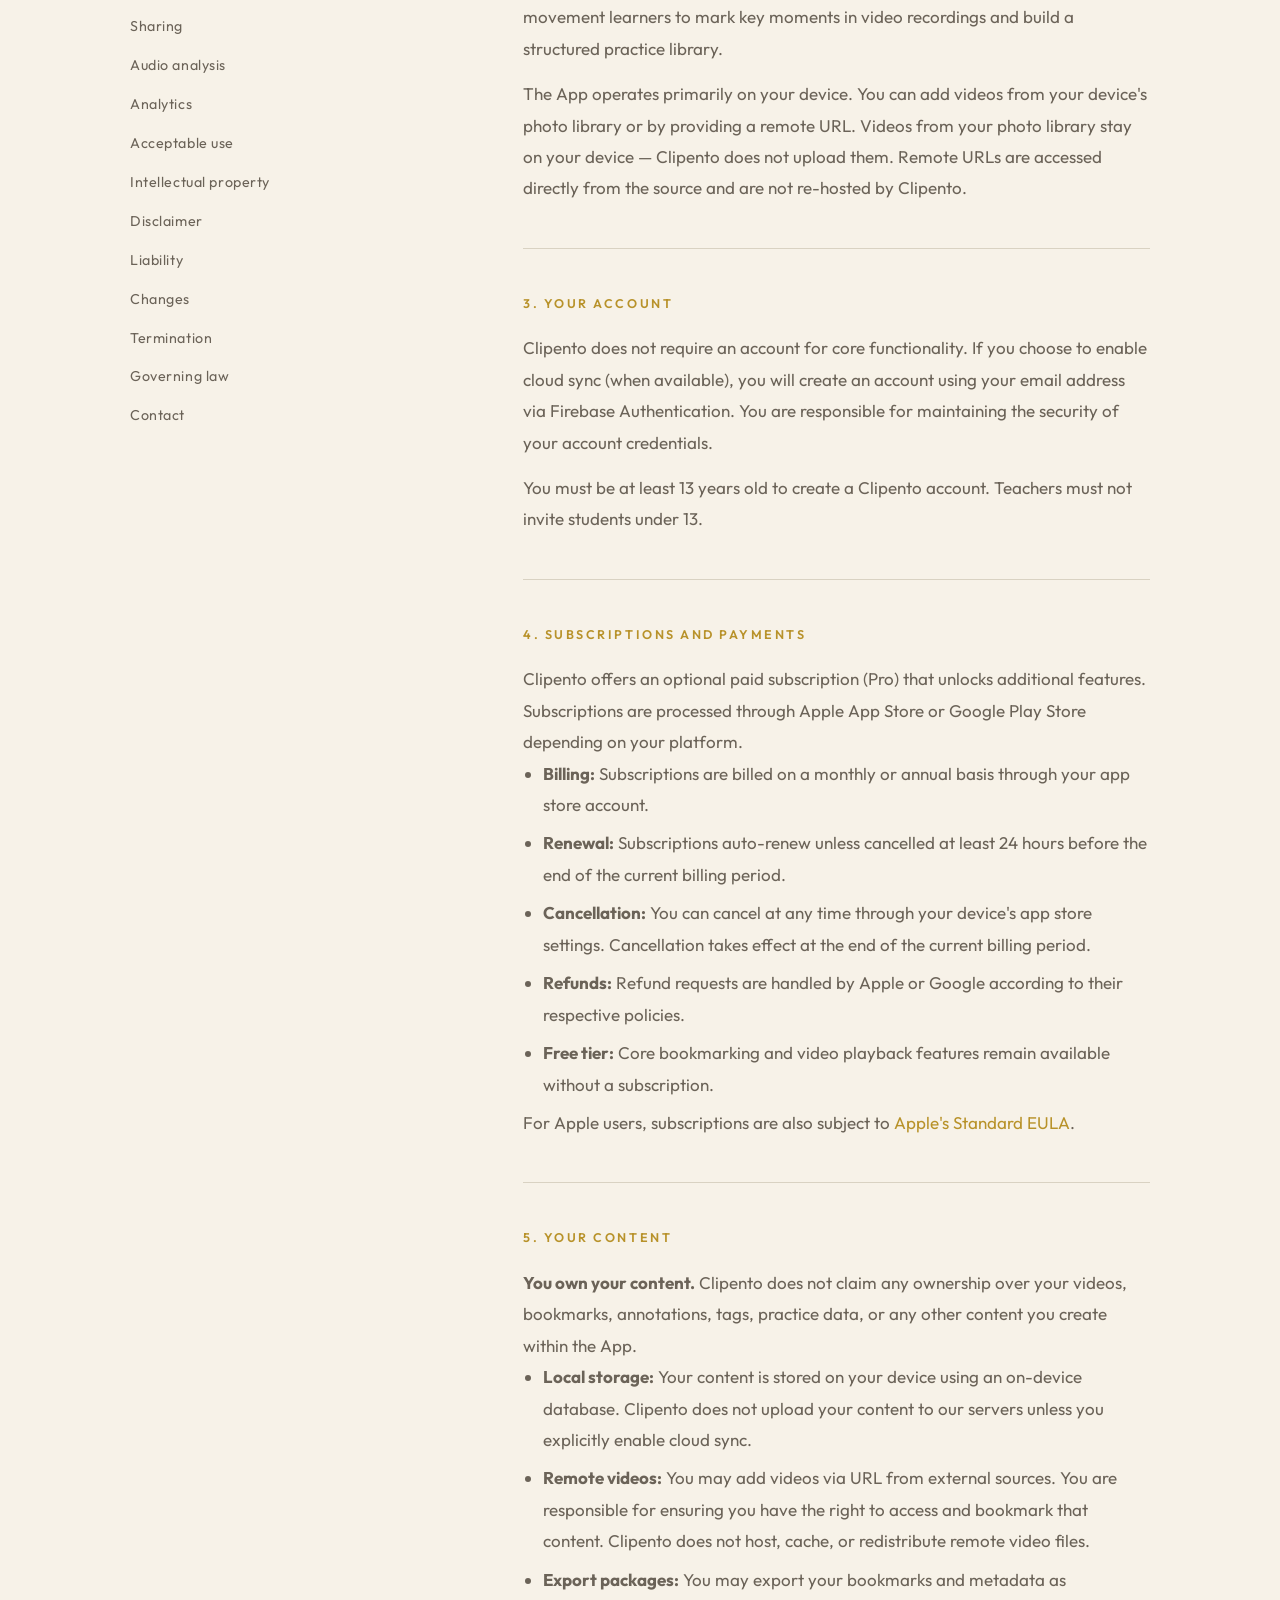
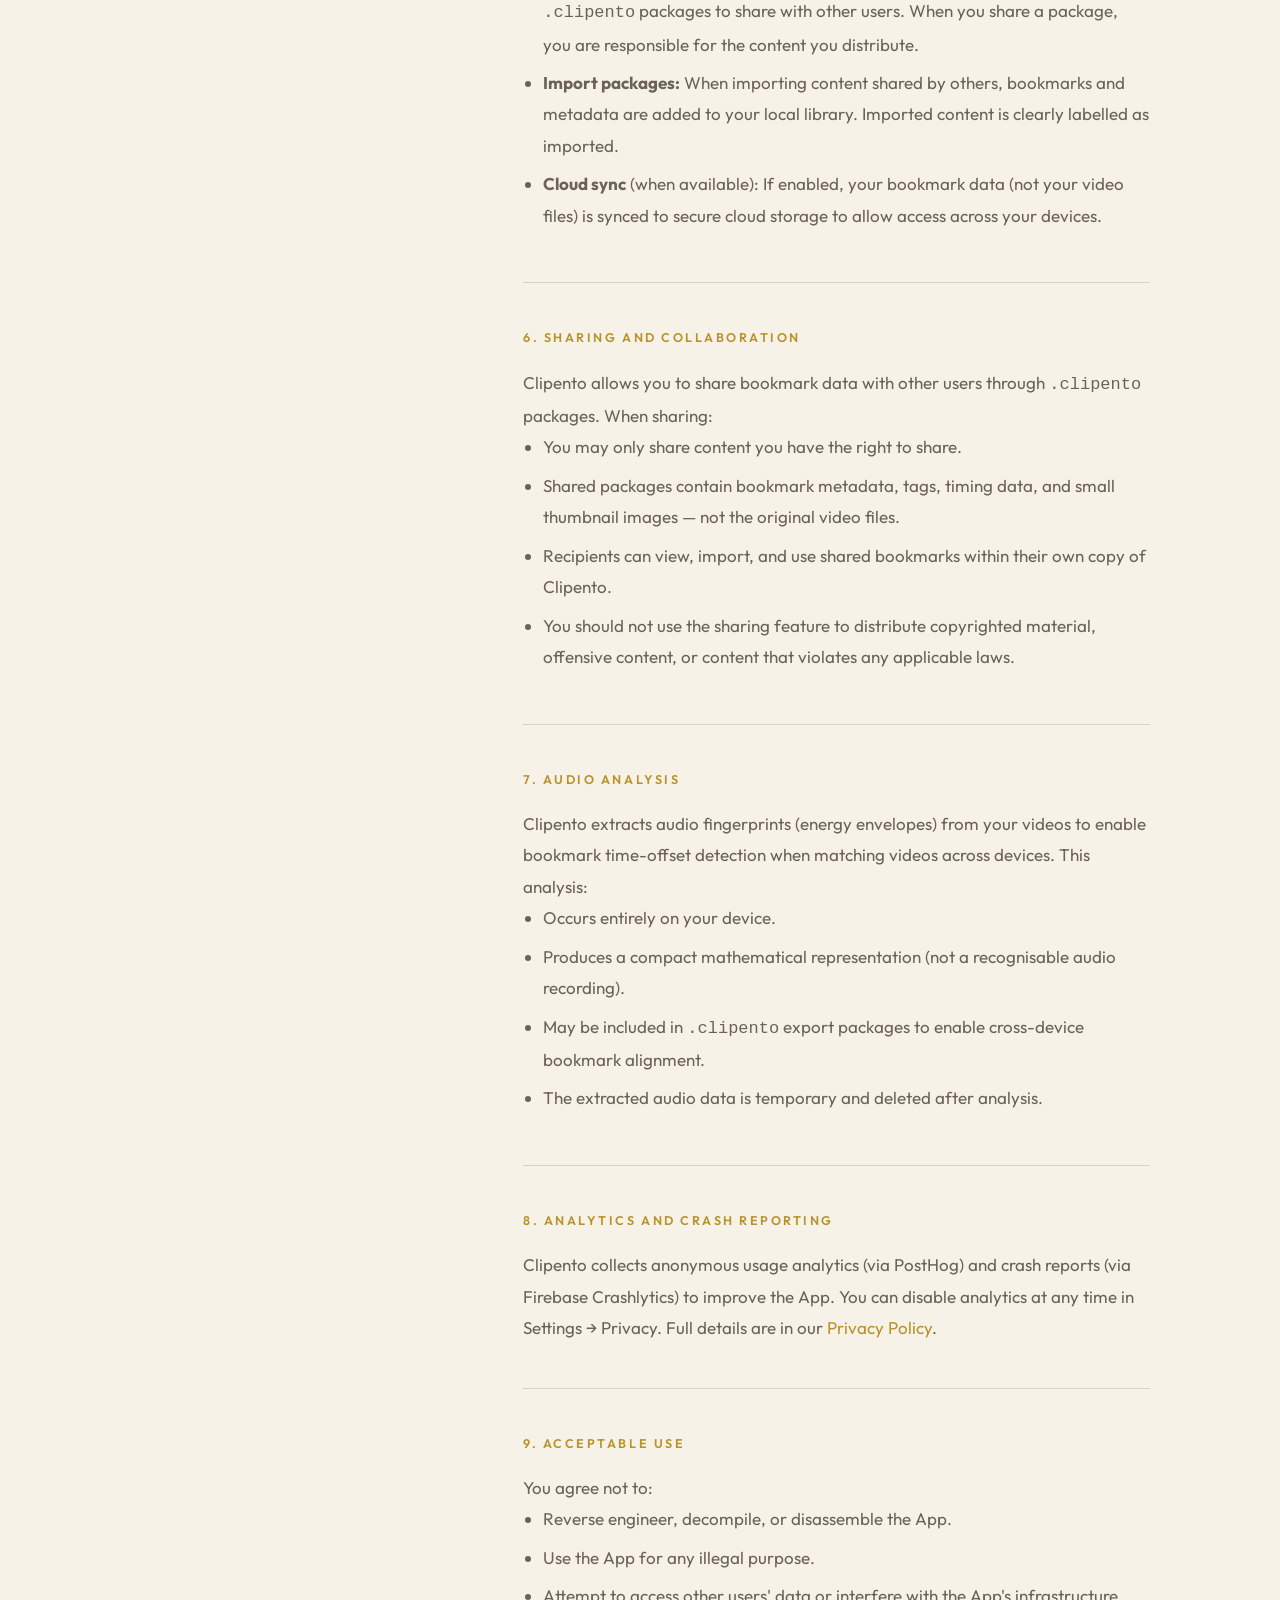
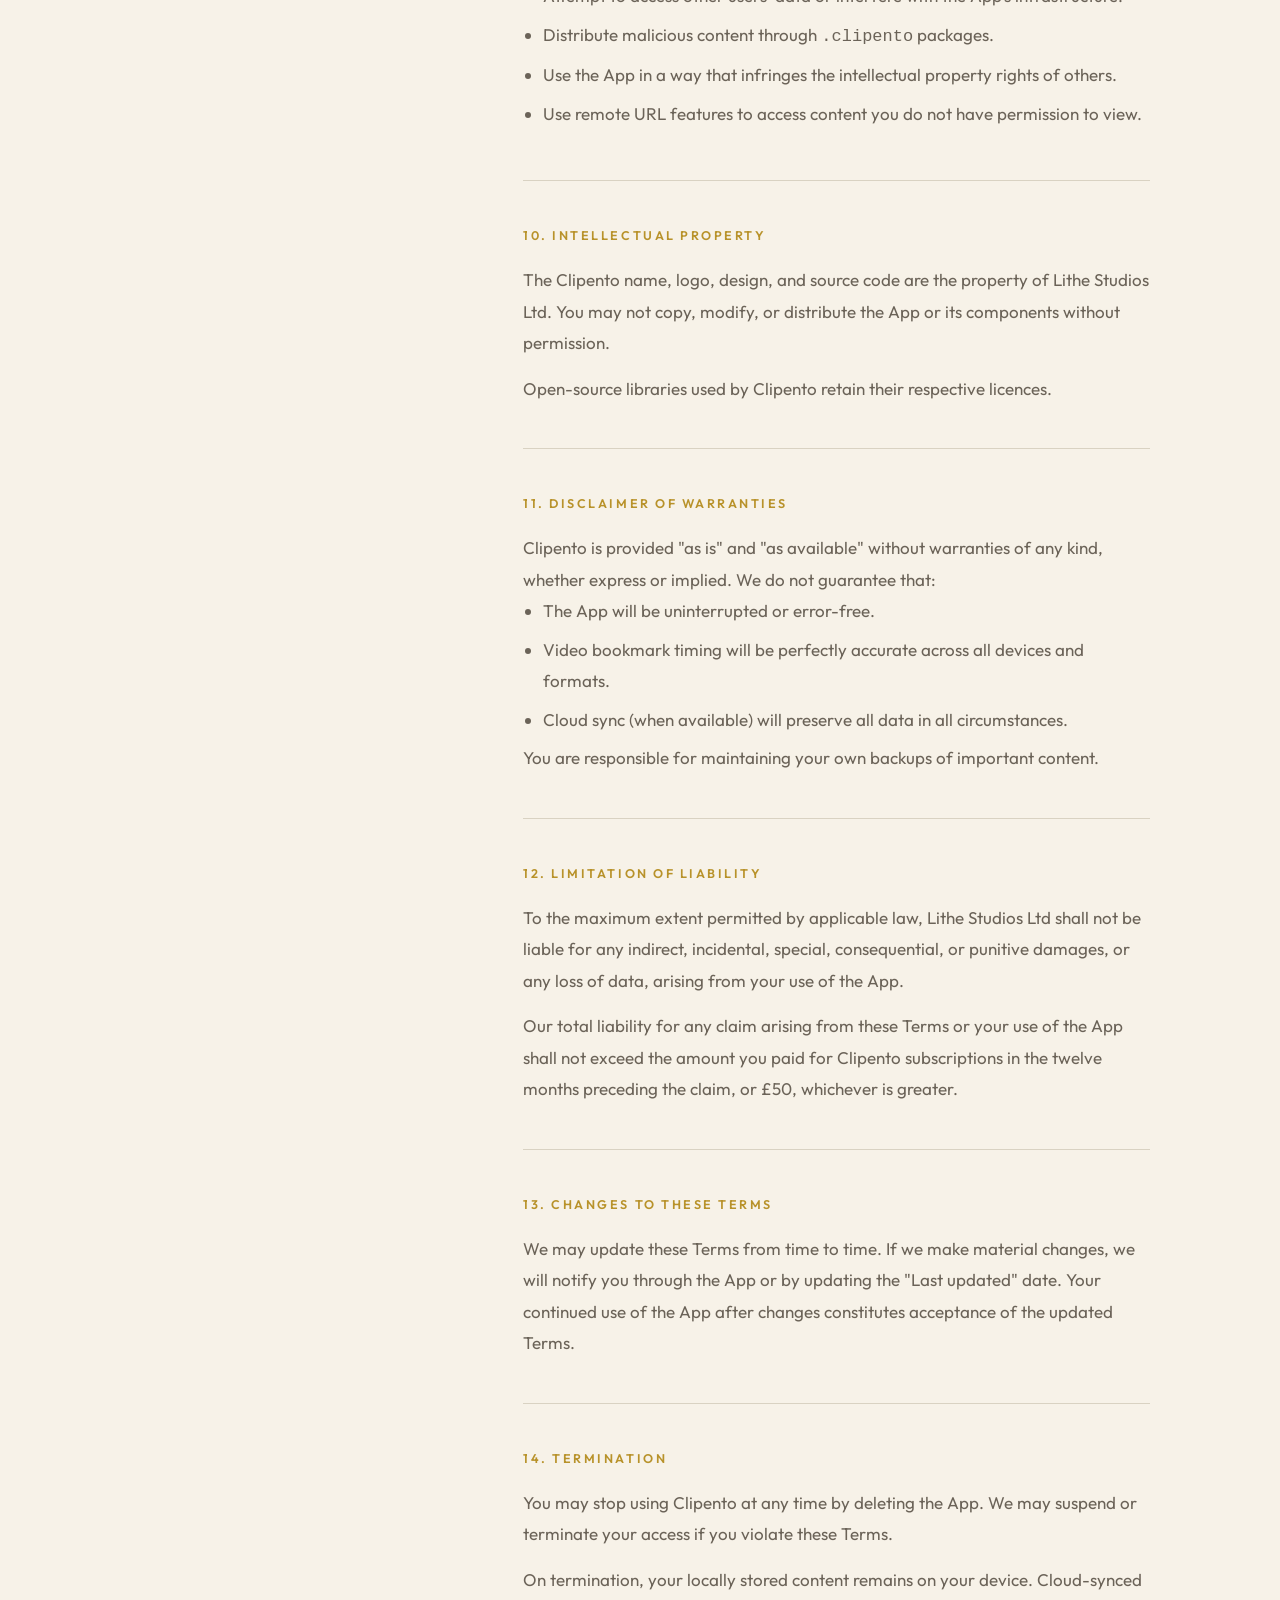
==== commit 1015e850: "docs(privacy): video location is synced for cloud sync users, never shared with students Co-Authored" ====
--- a/index.html
+++ b/index.html
@@ -339,7 +339,7 @@
               <li>Anonymous usage analytics (via PostHog) — <strong>you can turn this off at any time in Settings → Privacy</strong></li>
               <li>Email address and display name — only if you sign in, which you do to use cloud sync or to open a Teaching Pack</li>
               <li>User account identifier (Firebase Auth UID) — only if you sign in, used to recognise your account across devices and packs</li>
-              <li>Video location metadata (latitude and longitude) — captured when your device records videos, stored locally with your video file</li>
+              <li>Video location metadata (latitude and longitude) — captured when your device records videos and stored with the video on your device. If you use cloud sync, it is also stored with the video's details in your cloud library. It is never shared with your students.</li>
             </ul>
           </div>
           <div class="p-section" id="p-not">
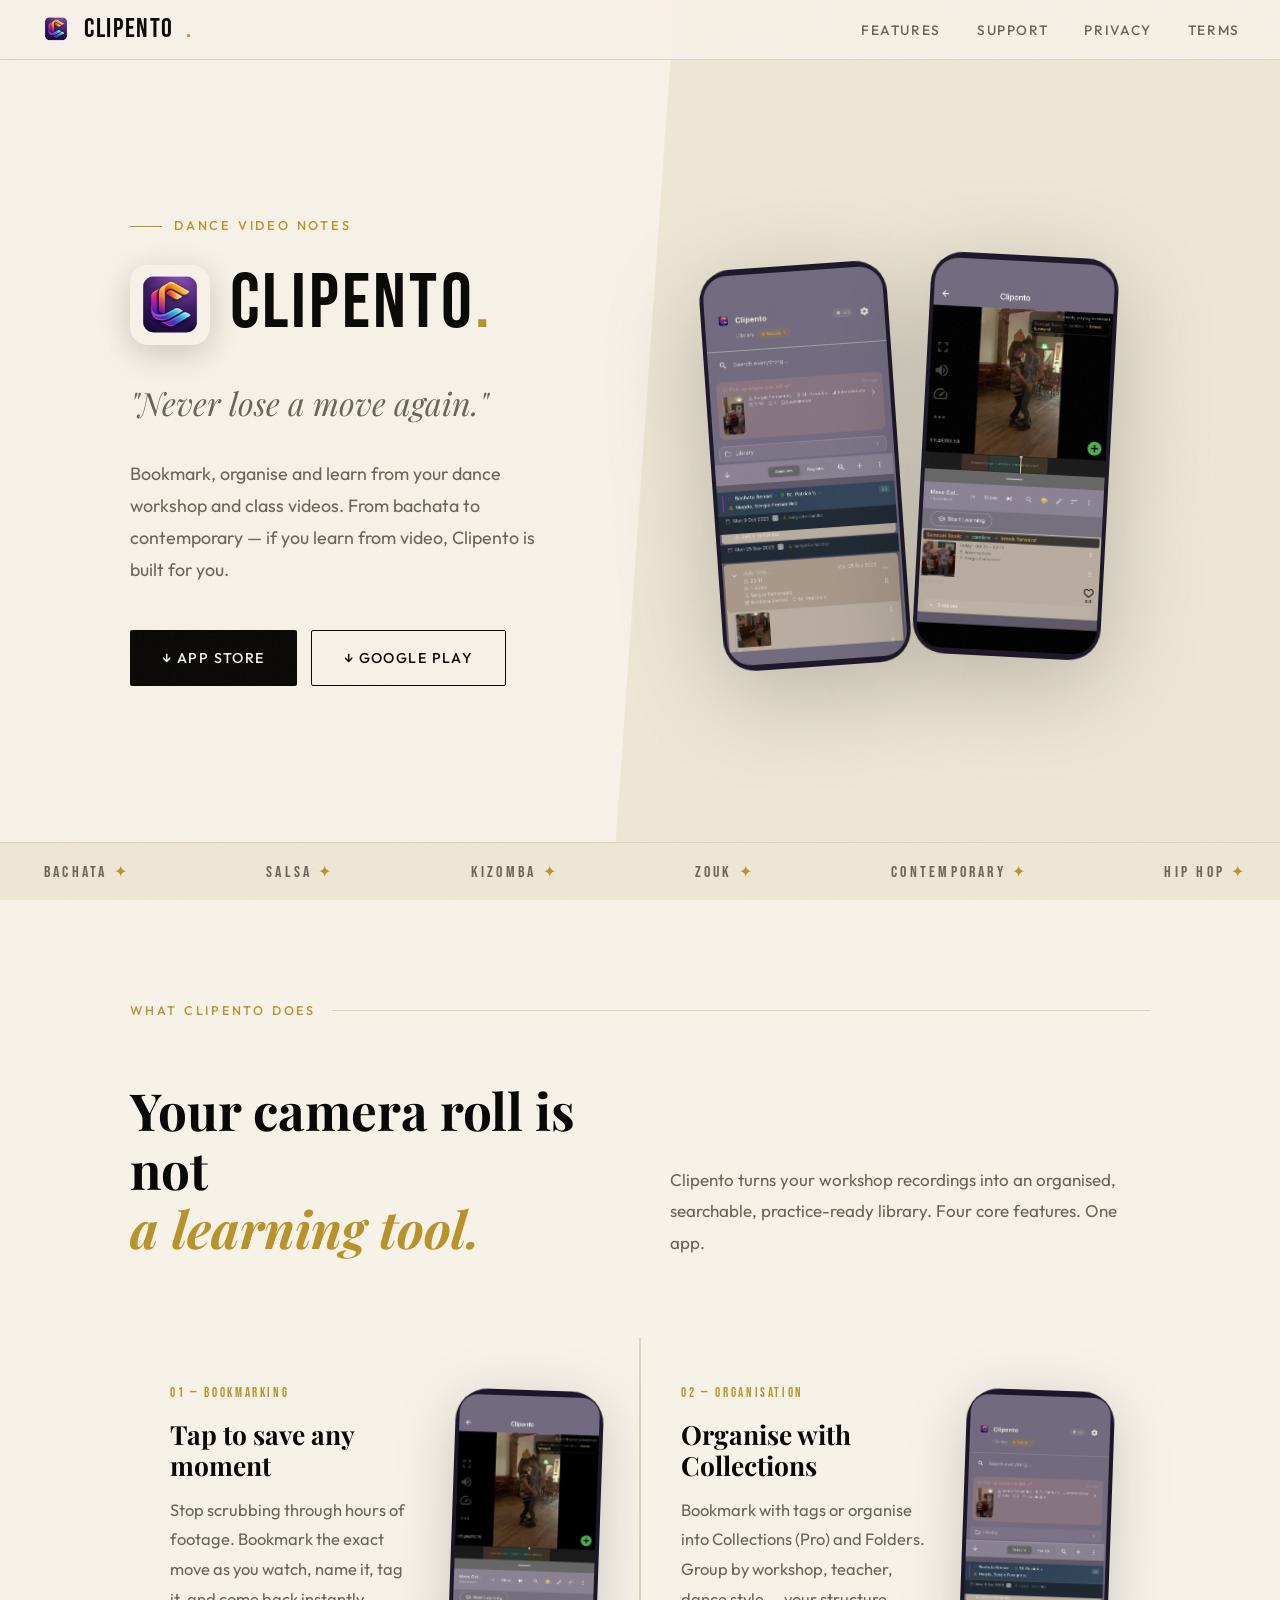
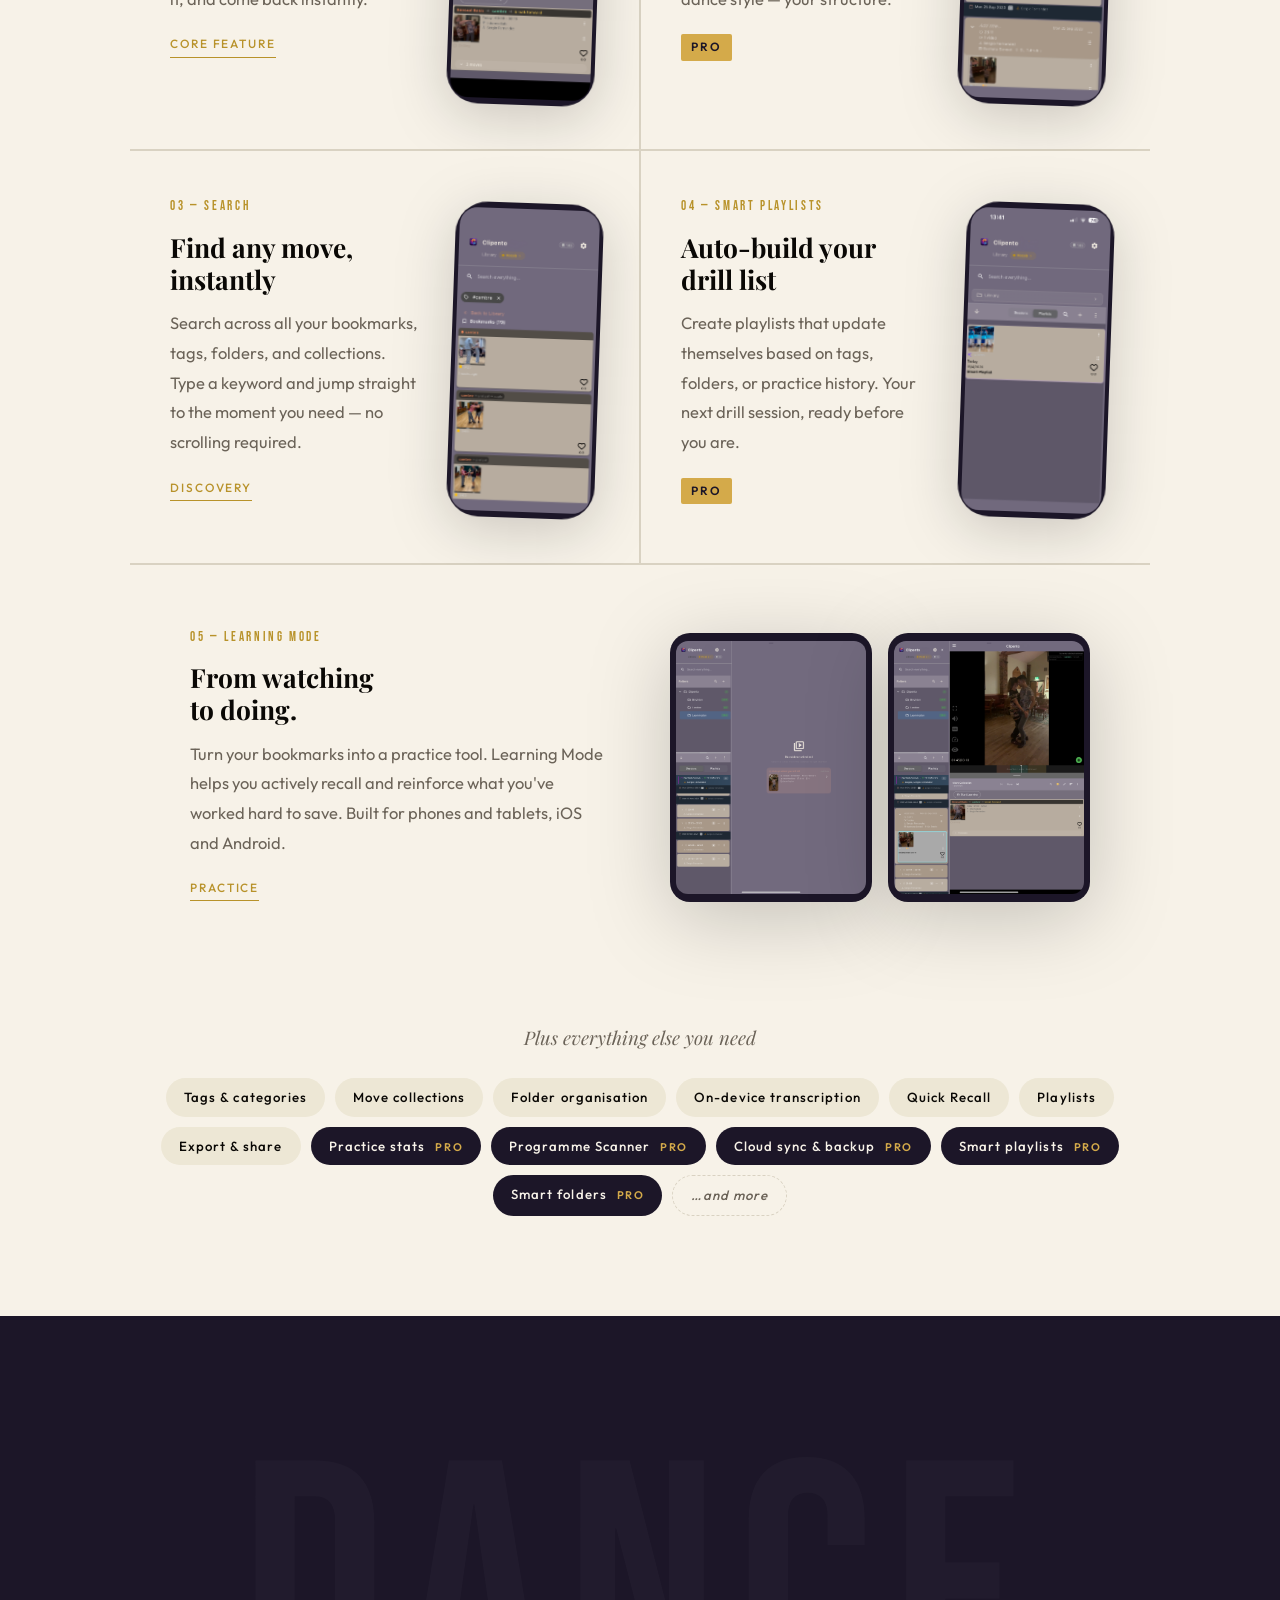
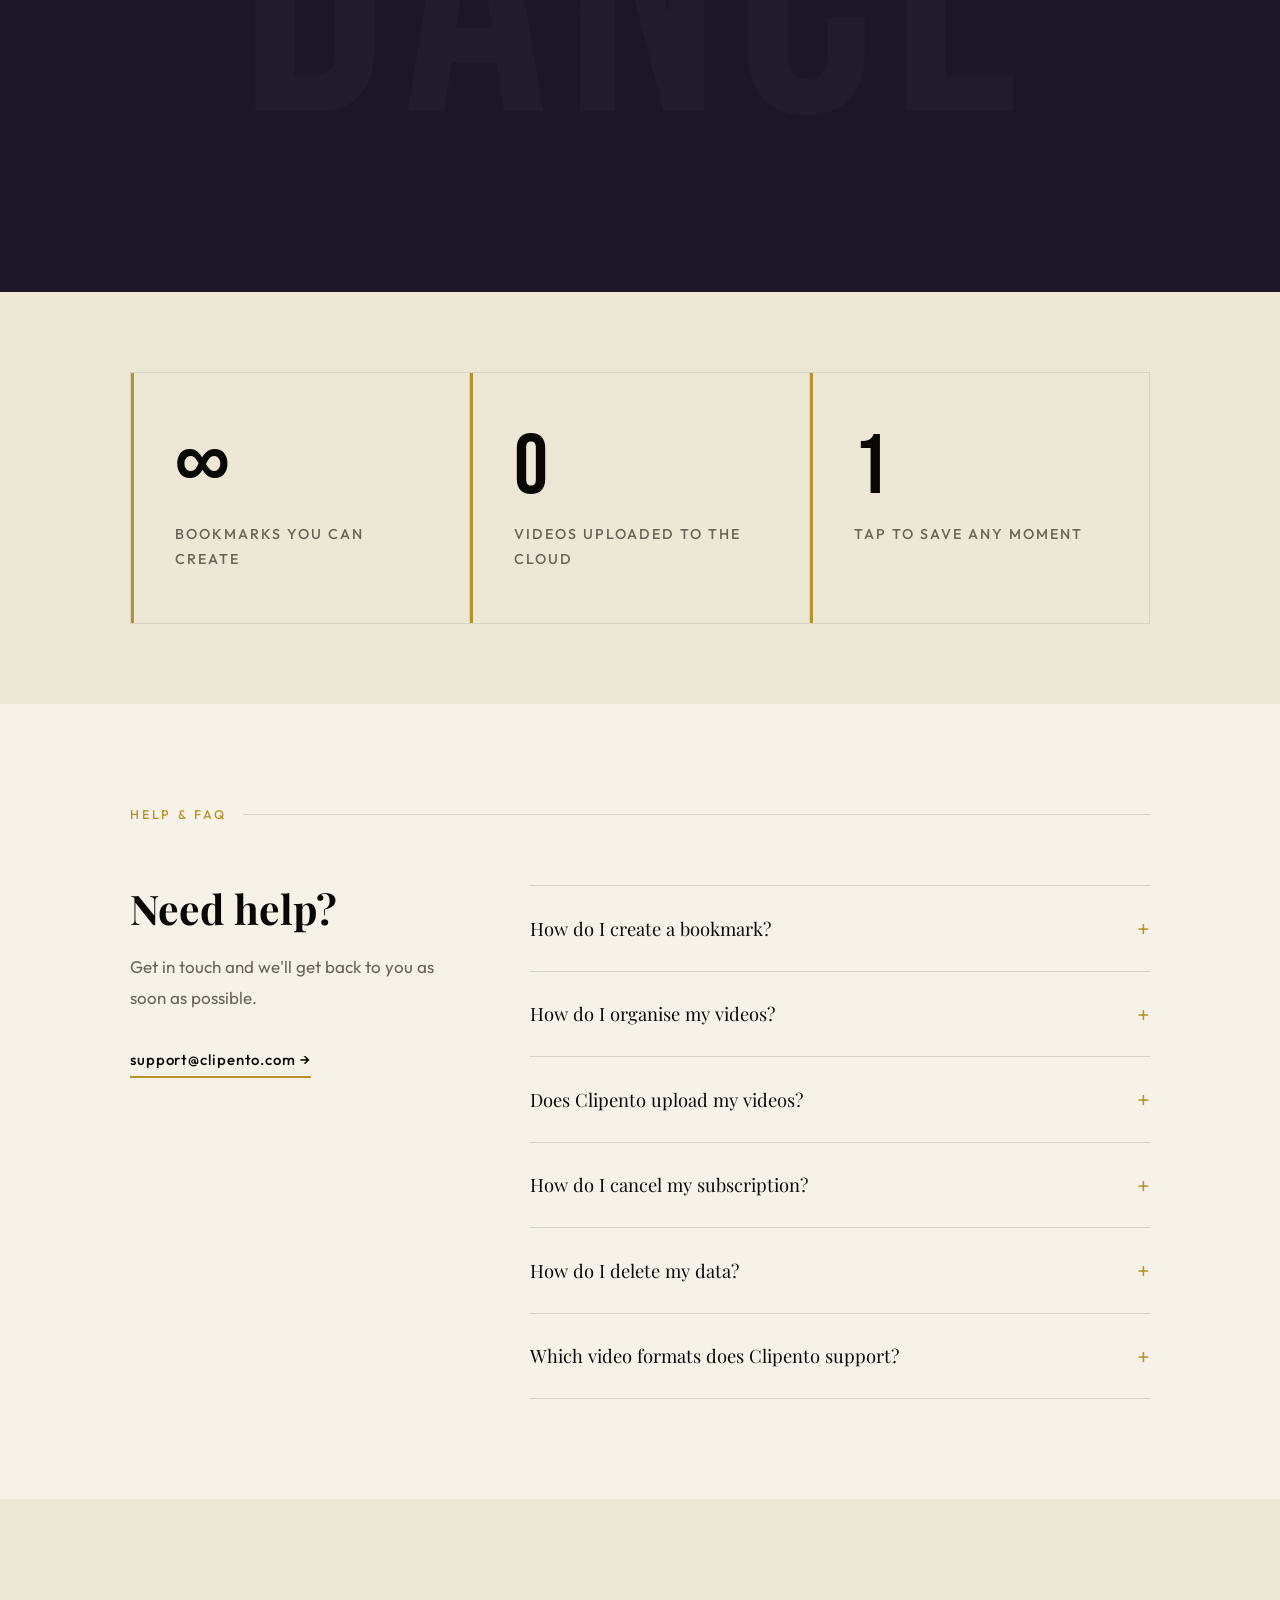
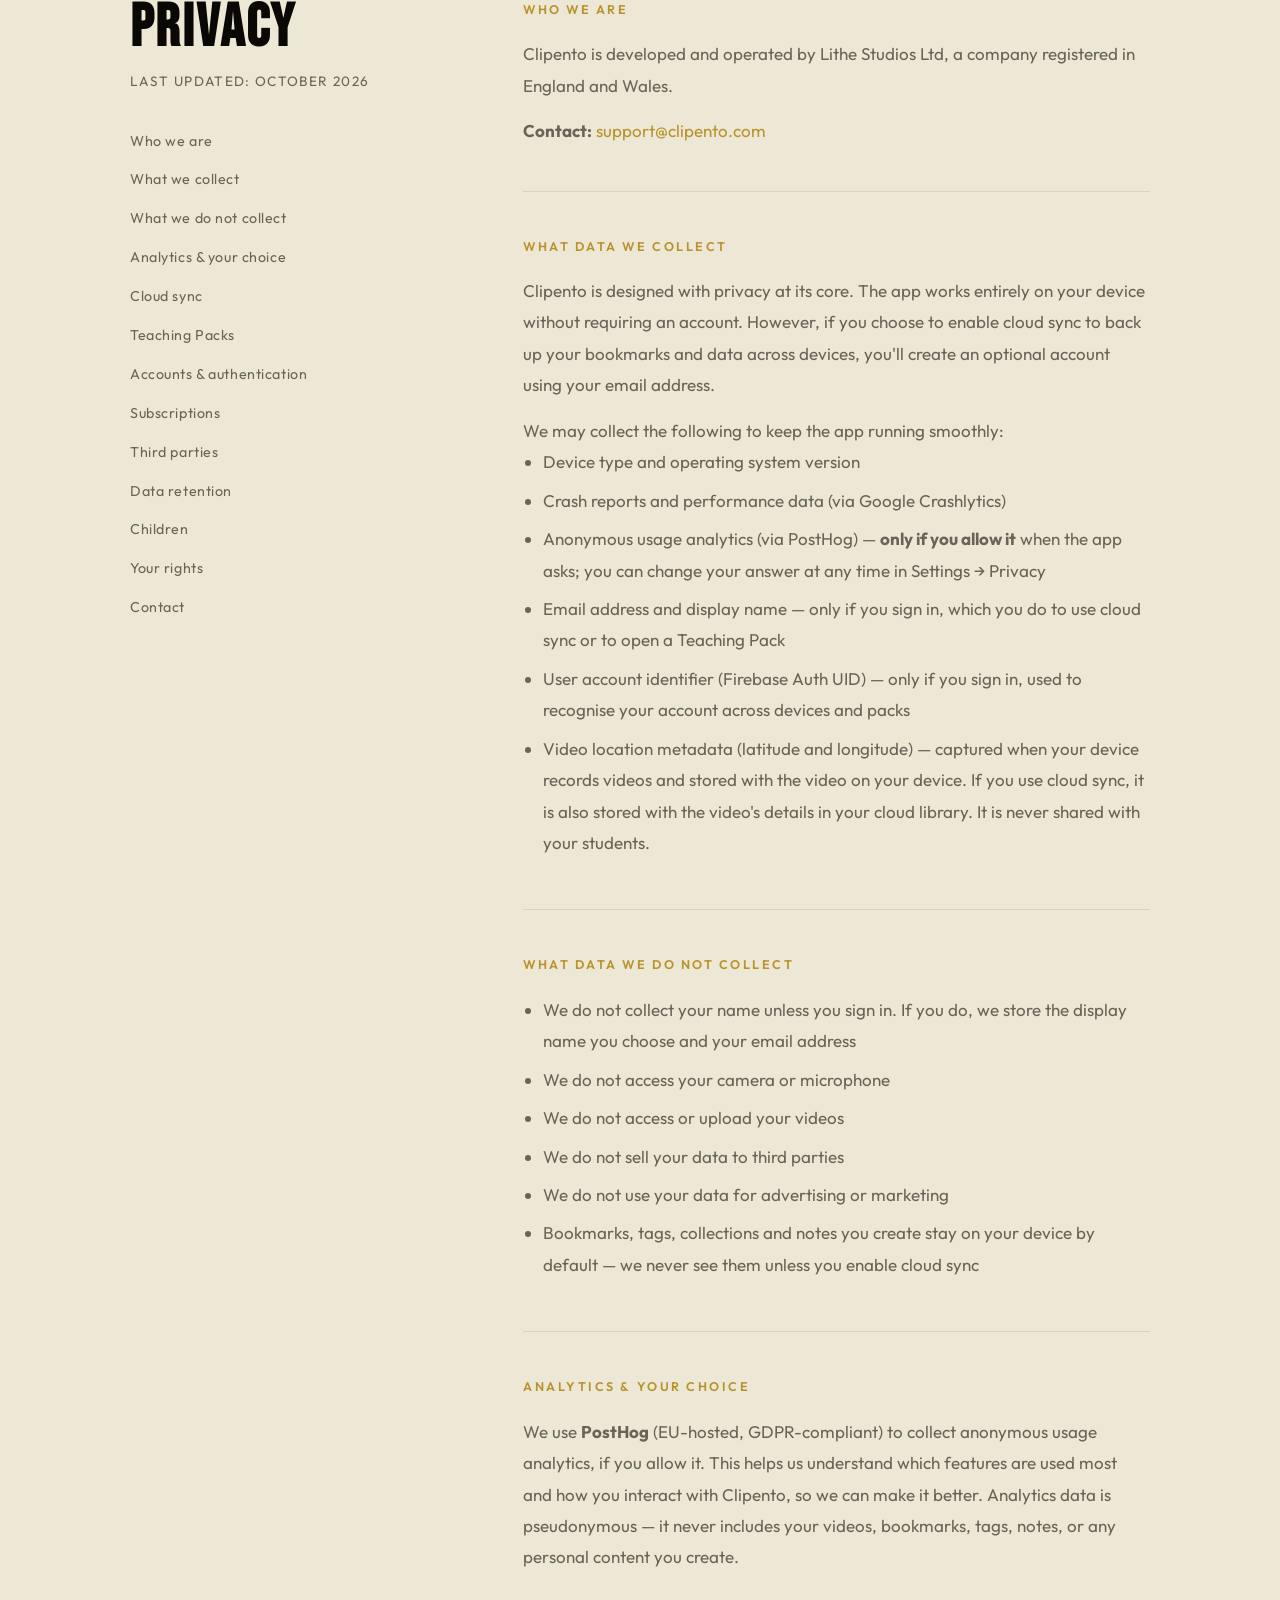
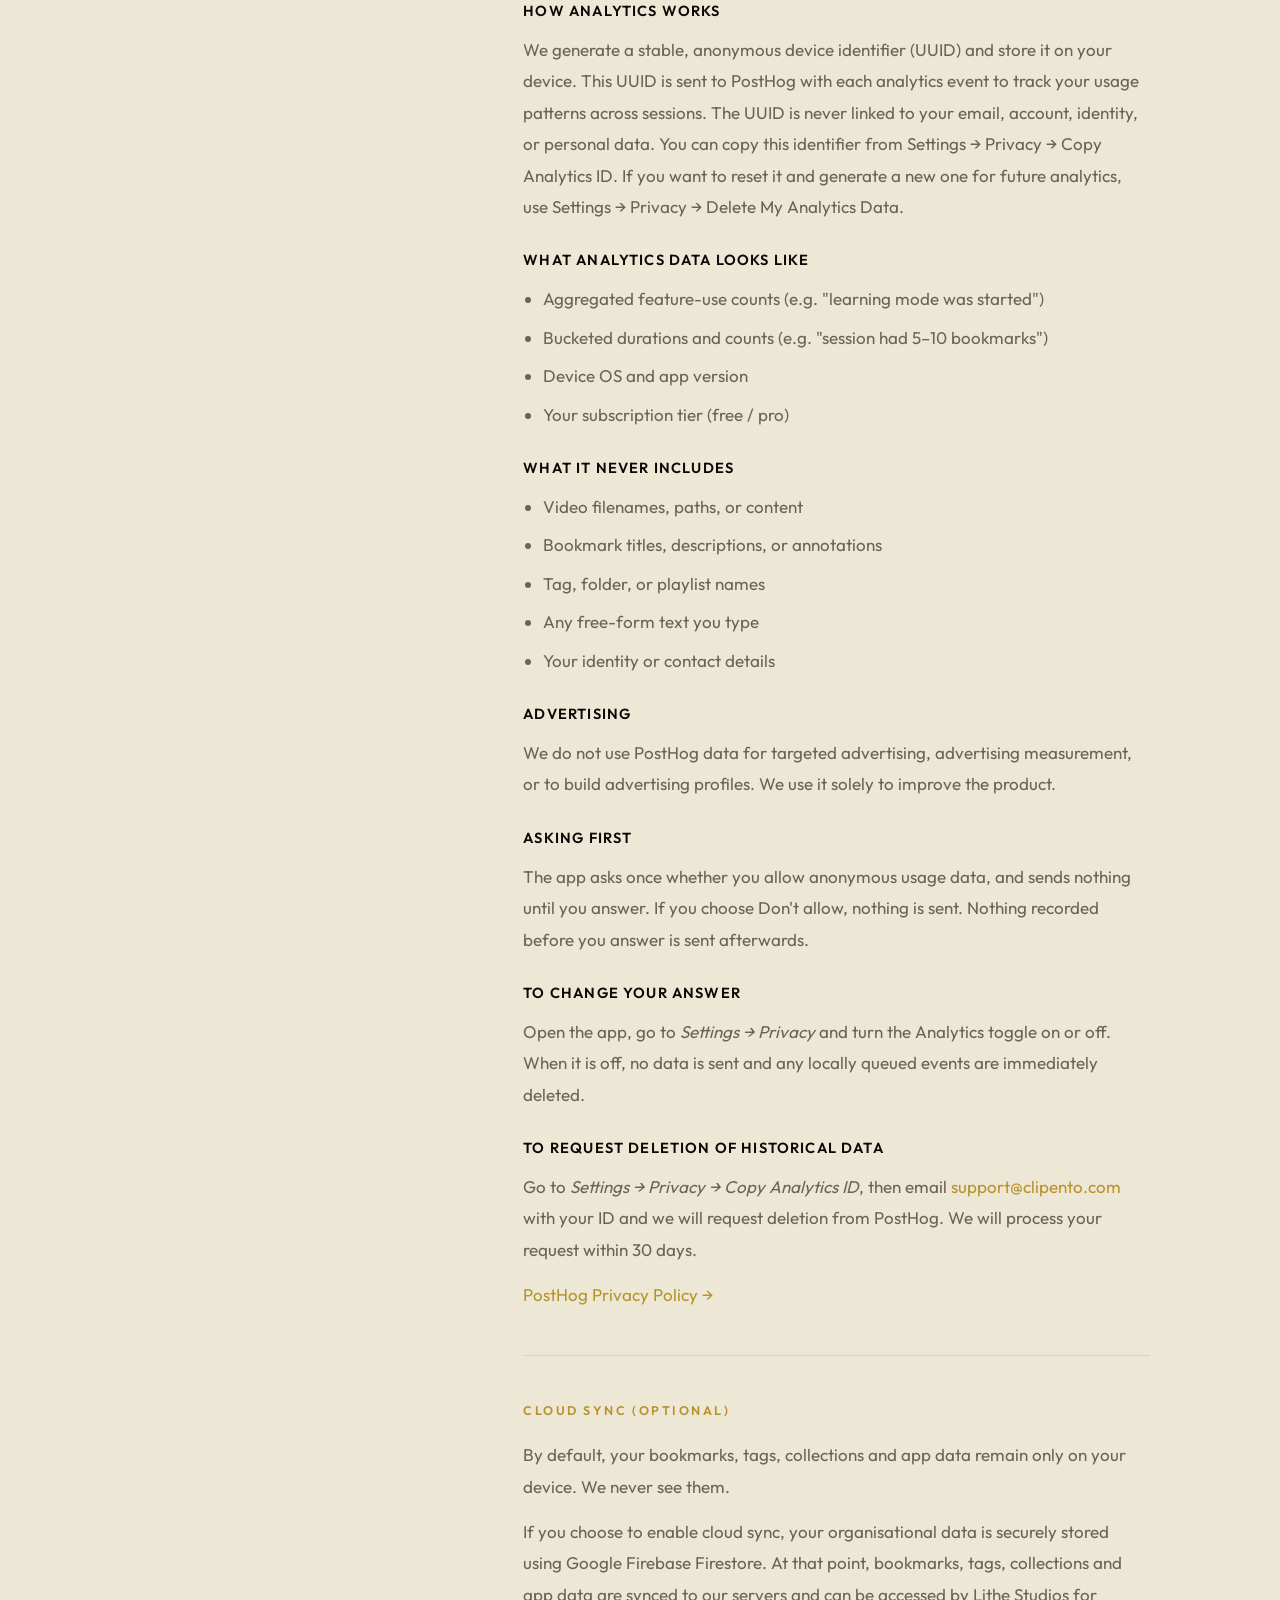
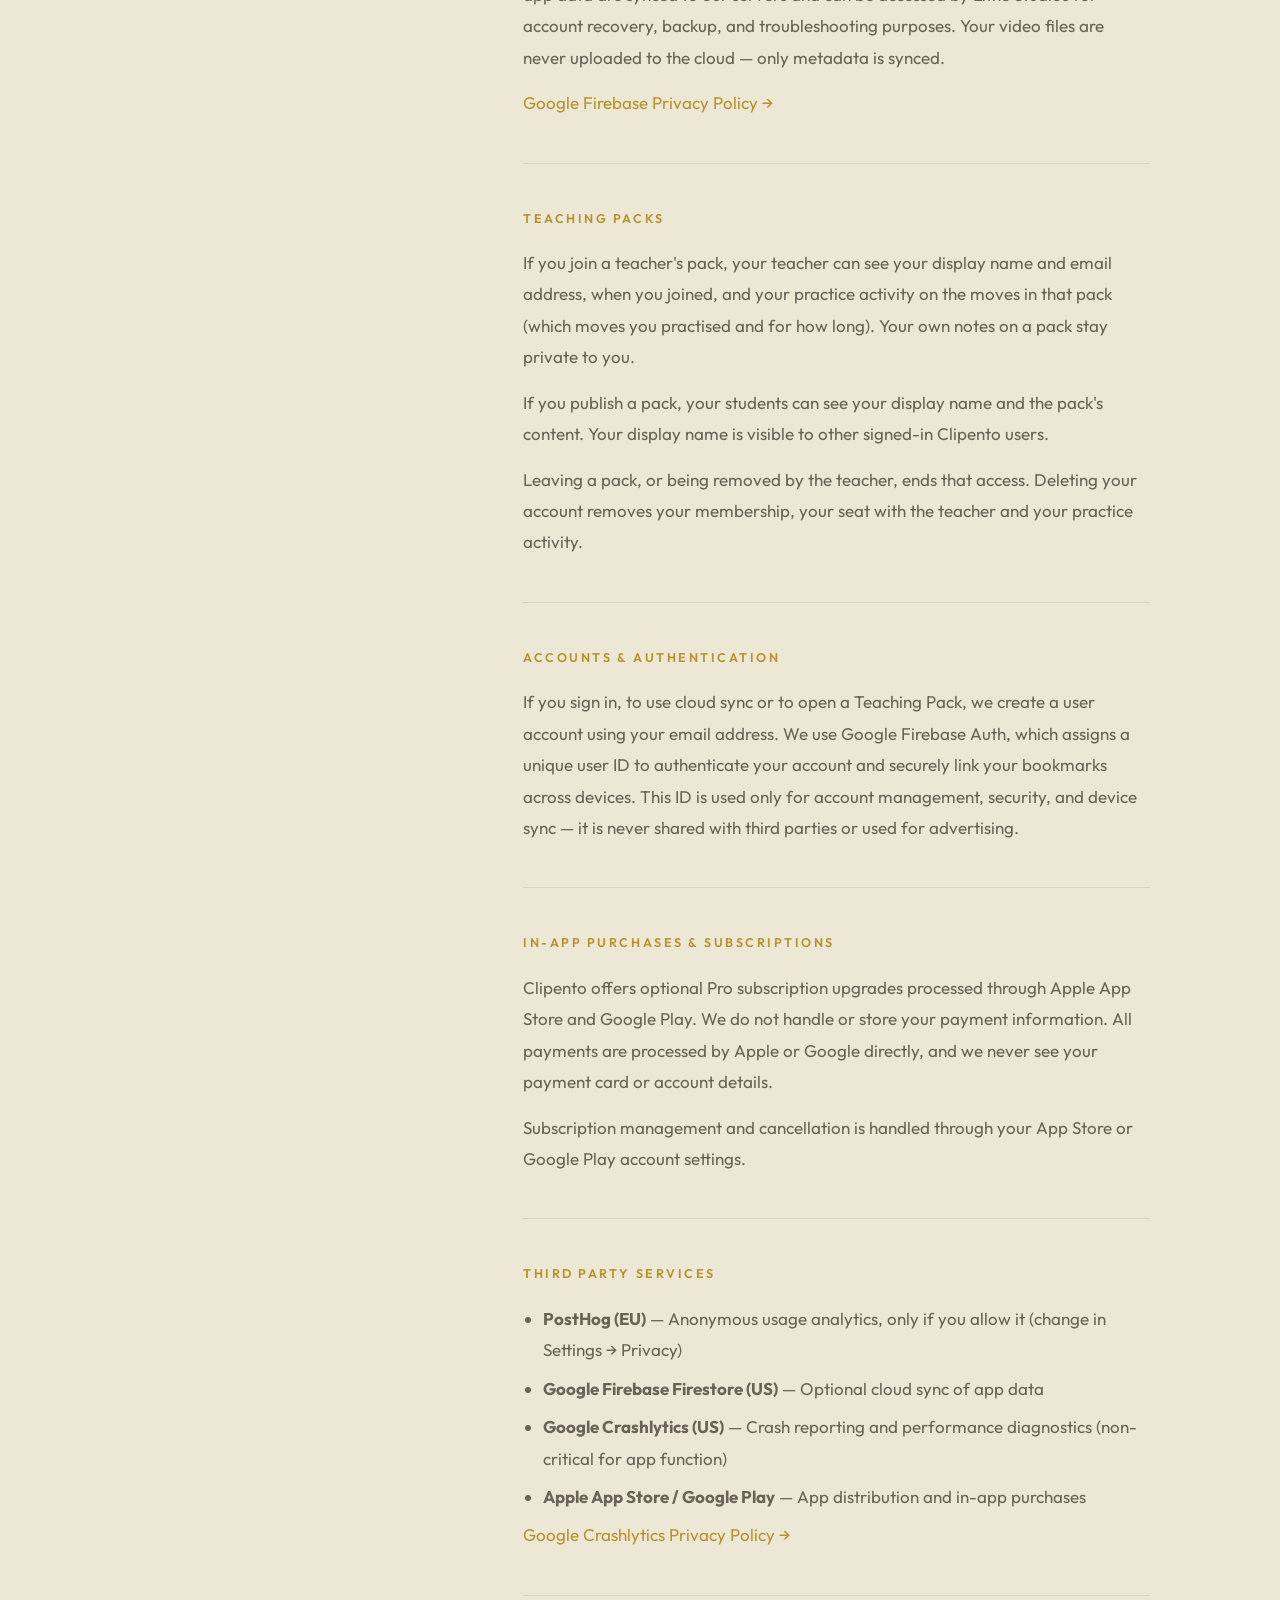
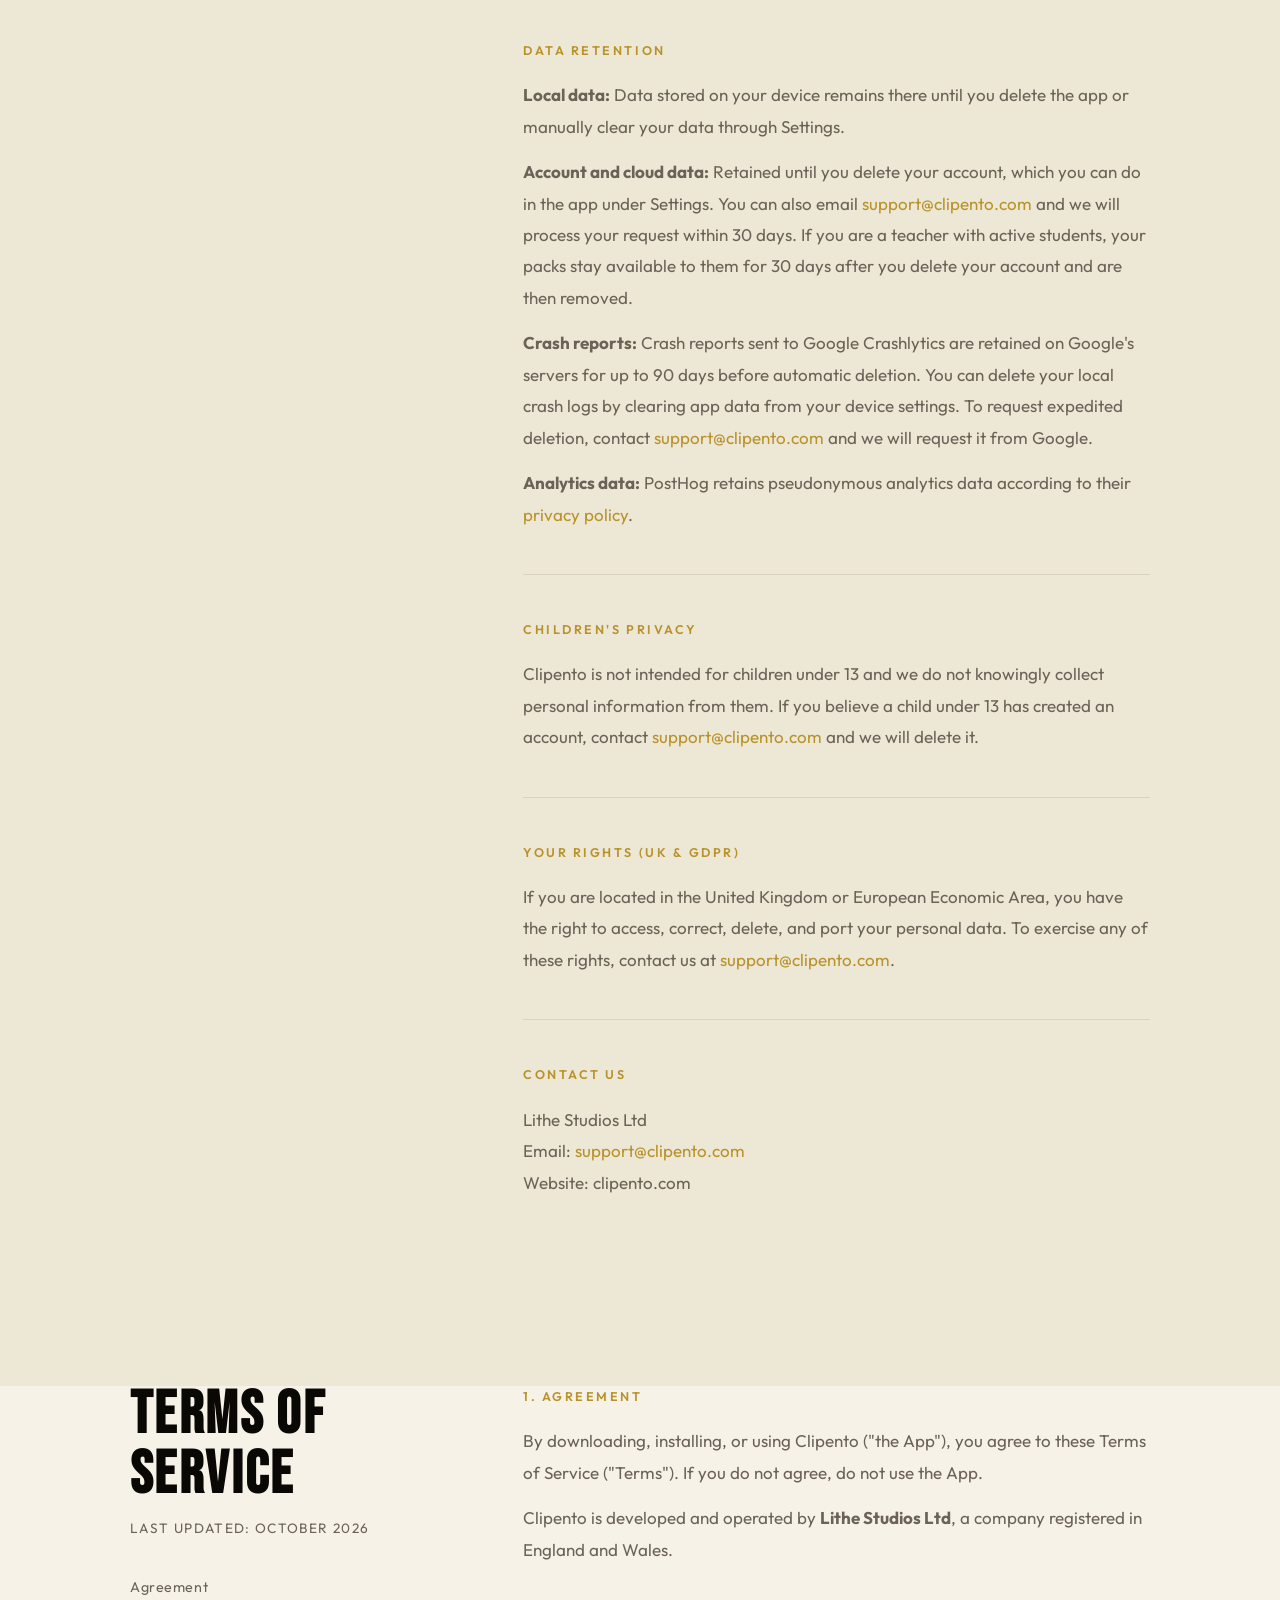
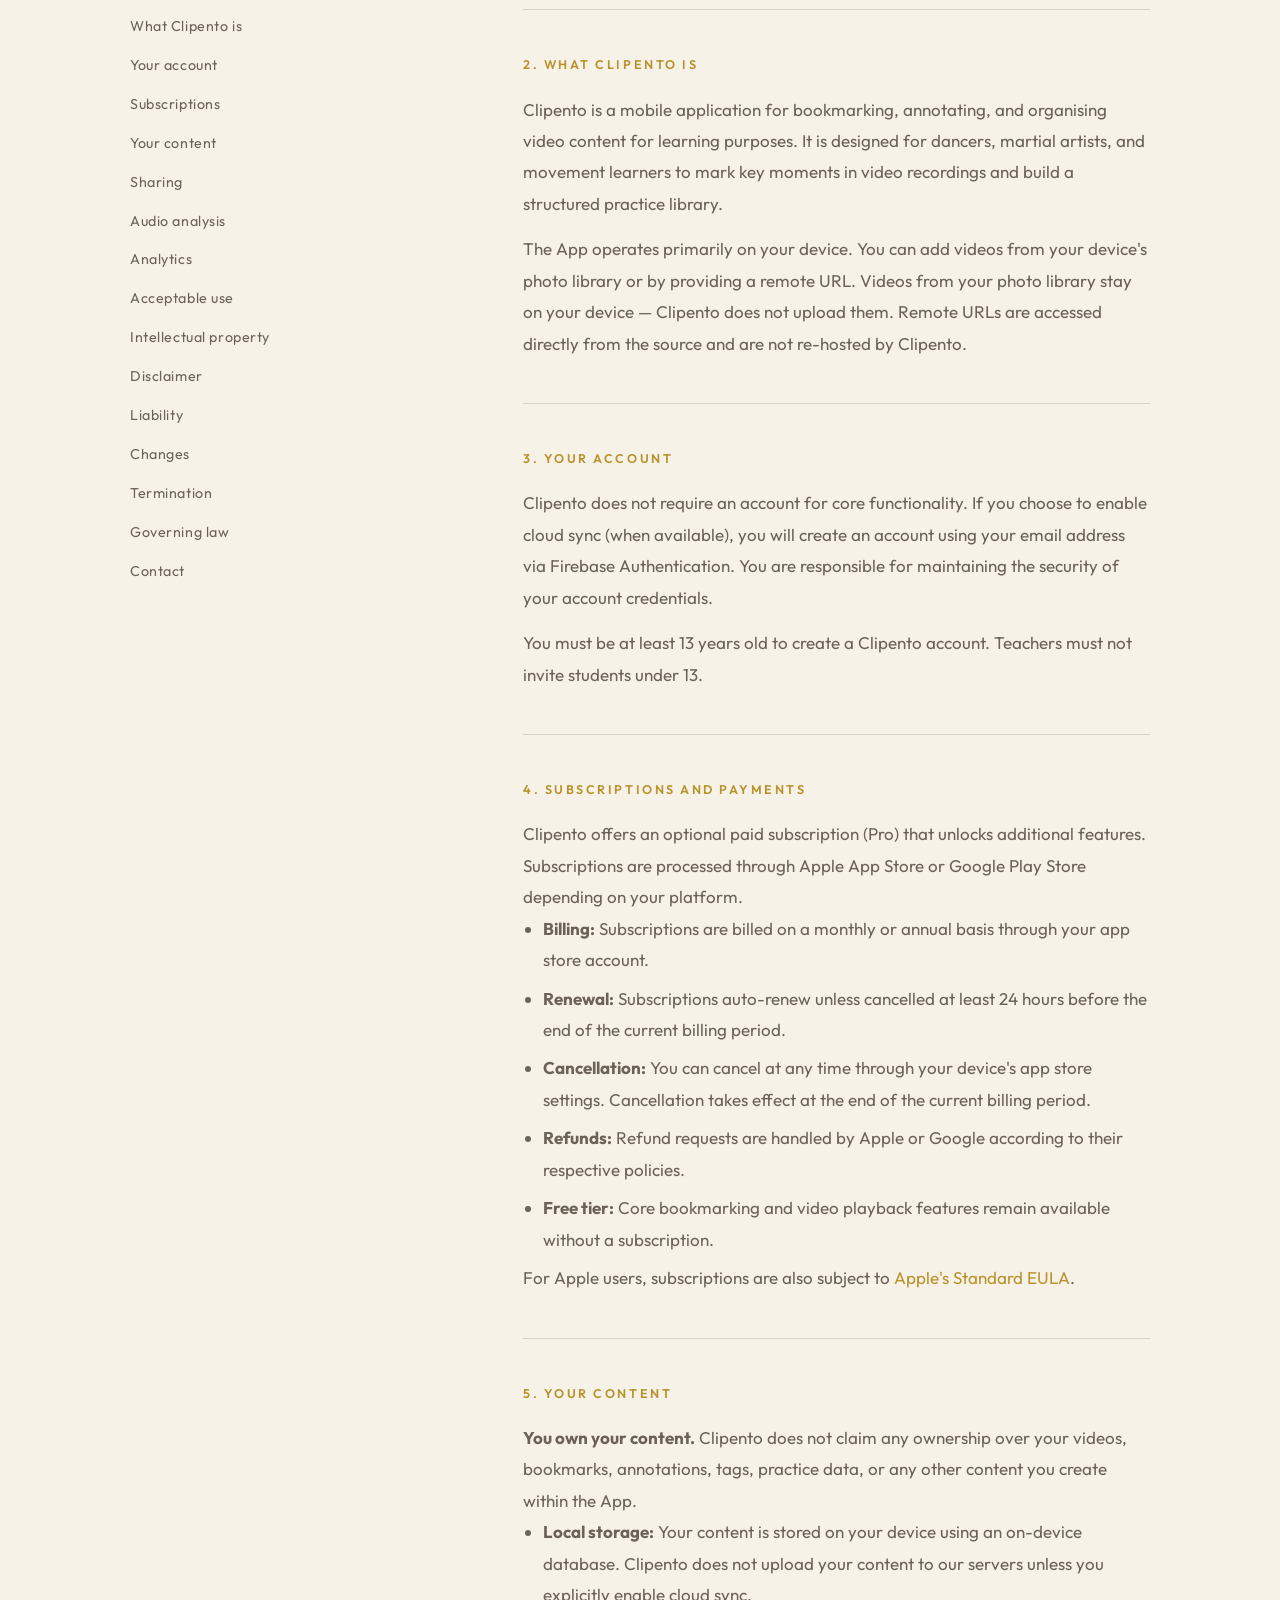
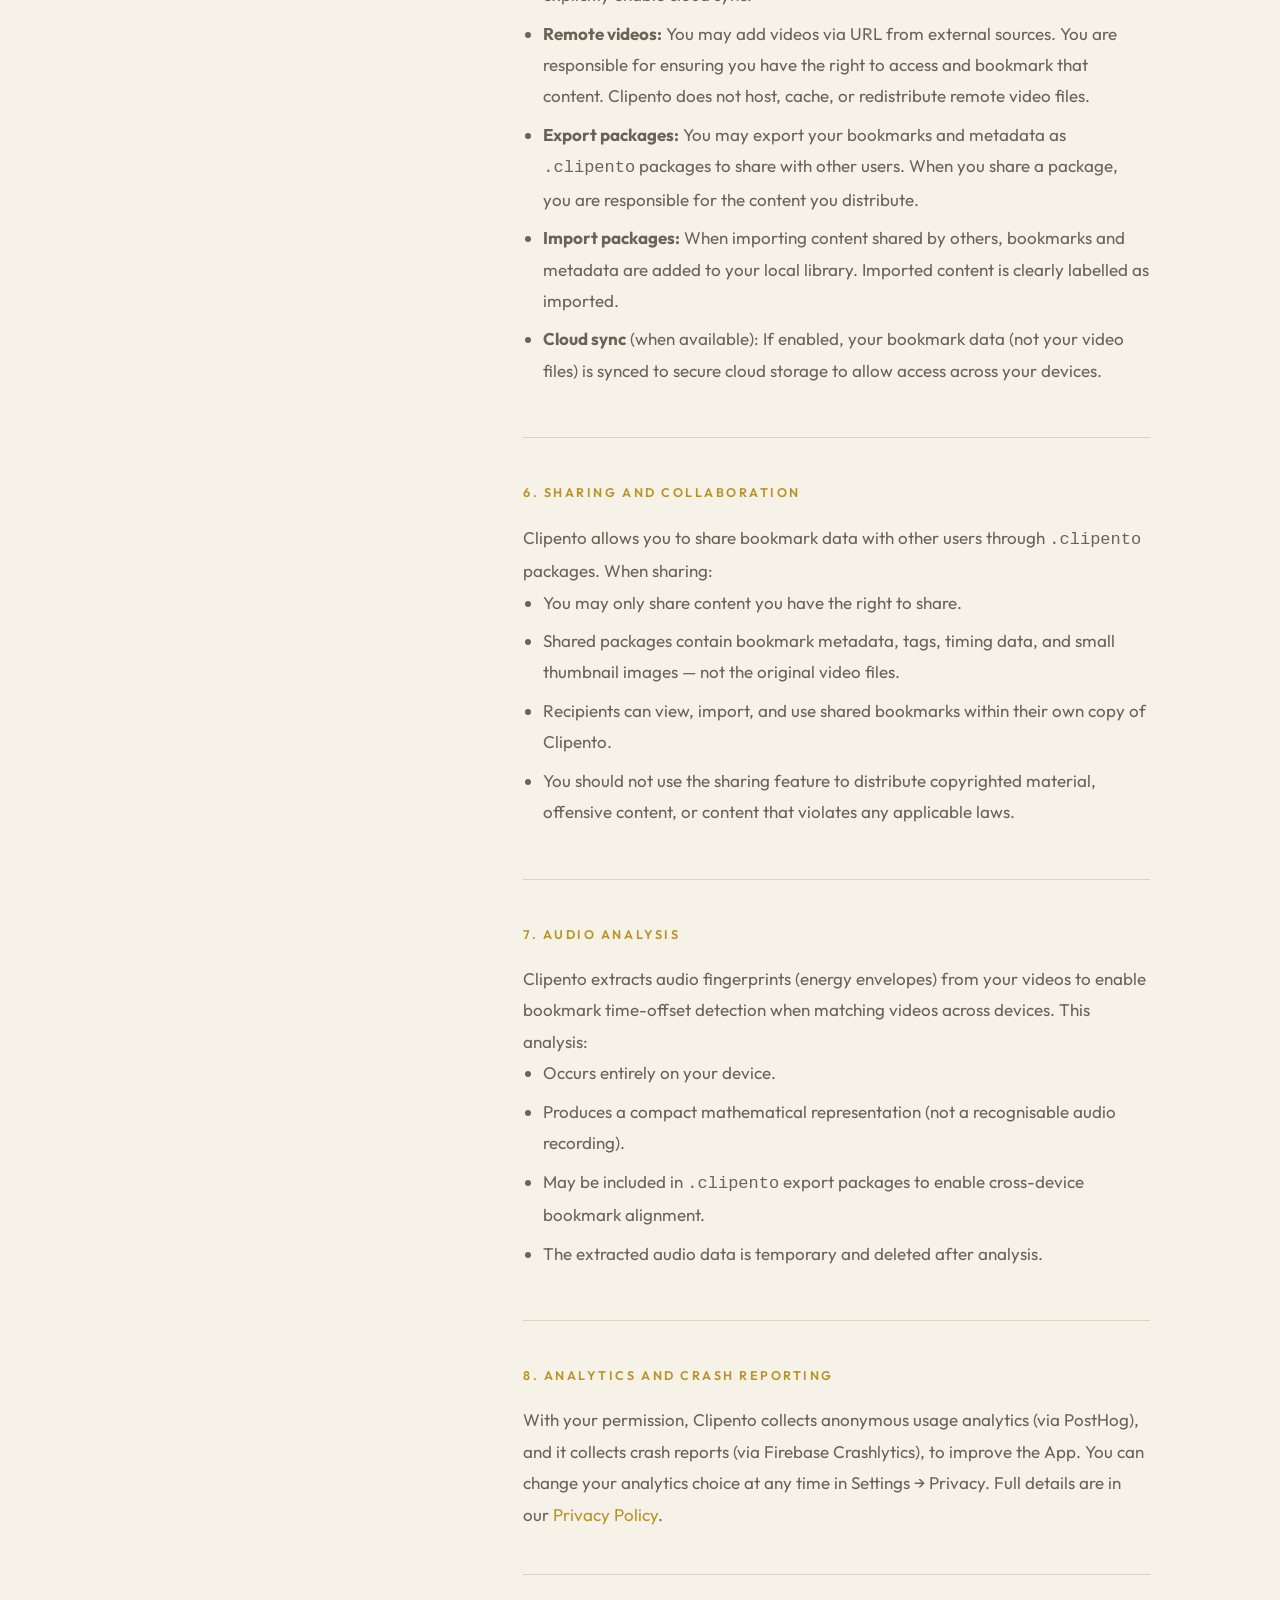
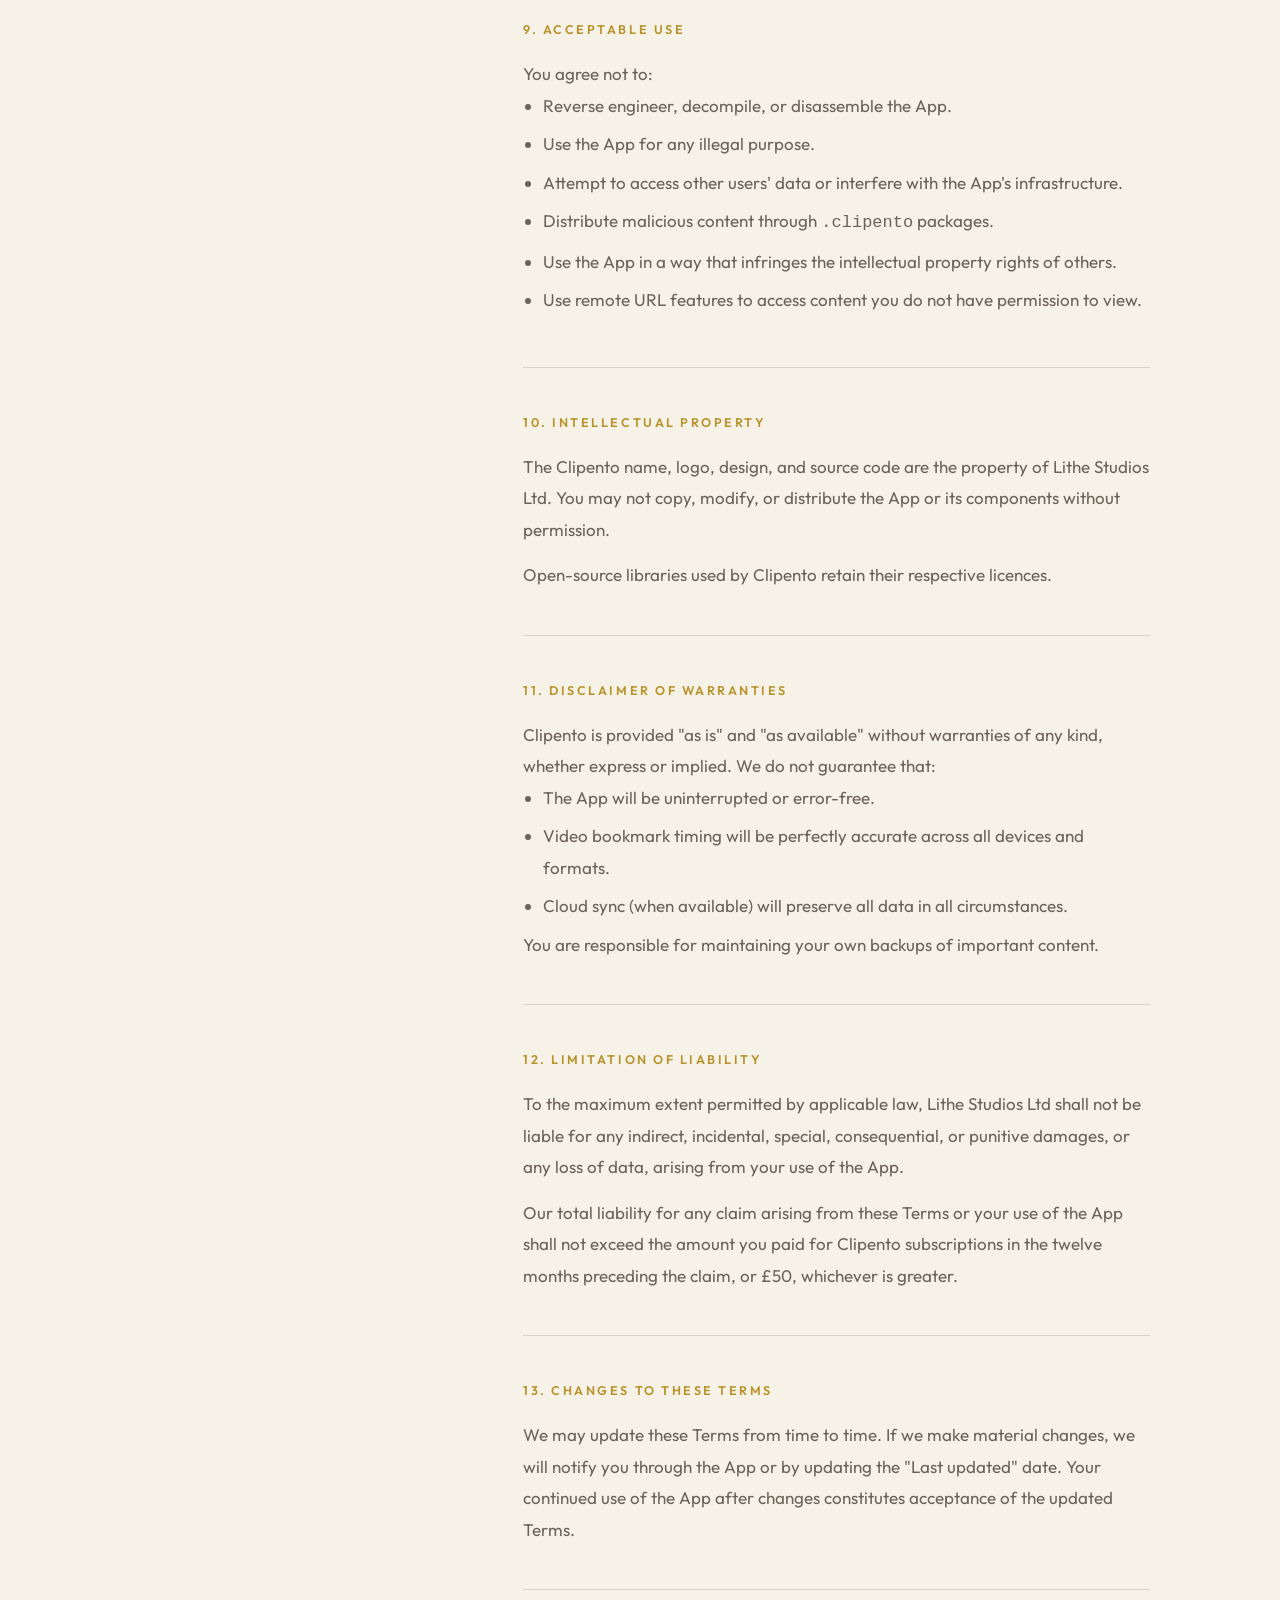
==== commit 5063f2a6: "docs(privacy): analytics is only sent if you allow it Co-Authored-By: Claude Opus 5.5 <noreply@anthr" ====
--- a/index.html
+++ b/index.html
@@ -311,7 +311,7 @@
             <li><a href="#p-who">Who we are</a></li>
             <li><a href="#p-collect">What we collect</a></li>
             <li><a href="#p-not">What we do not collect</a></li>
-            <li><a href="#p-analytics">Analytics &amp; opt-out</a></li>
+            <li><a href="#p-analytics">Analytics &amp; your choice</a></li>
             <li><a href="#p-sync">Cloud sync</a></li>
             <li><a href="#p-packs">Teaching Packs</a></li>
             <li><a href="#p-auth">Accounts &amp; authentication</a></li>
@@ -336,7 +336,7 @@
             <ul>
               <li>Device type and operating system version</li>
               <li>Crash reports and performance data (via Google Crashlytics)</li>
-              <li>Anonymous usage analytics (via PostHog) — <strong>you can turn this off at any time in Settings → Privacy</strong></li>
+              <li>Anonymous usage analytics (via PostHog) — <strong>only if you allow it</strong> when the app asks; you can change your answer at any time in Settings → Privacy</li>
               <li>Email address and display name — only if you sign in, which you do to use cloud sync or to open a Teaching Pack</li>
               <li>User account identifier (Firebase Auth UID) — only if you sign in, used to recognise your account across devices and packs</li>
               <li>Video location metadata (latitude and longitude) — captured when your device records videos and stored with the video on your device. If you use cloud sync, it is also stored with the video's details in your cloud library. It is never shared with your students.</li>
@@ -354,8 +354,8 @@
             </ul>
           </div>
           <div class="p-section" id="p-analytics">
-            <h3>Analytics &amp; opt-out</h3>
-            <p>We use <strong>PostHog</strong> (EU-hosted, GDPR-compliant) to collect anonymous usage analytics. This helps us understand which features are used most and how you interact with Clipento, so we can make it better. Analytics data is pseudonymous — it never includes your videos, bookmarks, tags, notes, or any personal content you create.</p>
+            <h3>Analytics &amp; your choice</h3>
+            <p>We use <strong>PostHog</strong> (EU-hosted, GDPR-compliant) to collect anonymous usage analytics, if you allow it. This helps us understand which features are used most and how you interact with Clipento, so we can make it better. Analytics data is pseudonymous — it never includes your videos, bookmarks, tags, notes, or any personal content you create.</p>
             <h4>How analytics works</h4>
             <p>We generate a stable, anonymous device identifier (UUID) and store it on your device. This UUID is sent to PostHog with each analytics event to track your usage patterns across sessions. The UUID is never linked to your email, account, identity, or personal data. You can copy this identifier from Settings → Privacy → Copy Analytics ID. If you want to reset it and generate a new one for future analytics, use Settings → Privacy → Delete My Analytics Data.</p>
             <h4>What analytics data looks like</h4>
@@ -375,8 +375,10 @@
             </ul>
             <h4>Advertising</h4>
             <p>We do not use PostHog data for targeted advertising, advertising measurement, or to build advertising profiles. We use it solely to improve the product.</p>
-            <h4>To opt out</h4>
-            <p>Open the app, go to <em>Settings → Privacy</em> and turn off the Analytics toggle. When disabled, no data is sent and any locally queued events are immediately deleted. You can re-enable analytics at any time.</p>
+            <h4>Asking first</h4>
+            <p>The app asks once whether you allow anonymous usage data, and sends nothing until you answer. If you choose Don't allow, nothing is sent. Nothing recorded before you answer is sent afterwards.</p>
+            <h4>To change your answer</h4>
+            <p>Open the app, go to <em>Settings → Privacy</em> and turn the Analytics toggle on or off. When it is off, no data is sent and any locally queued events are immediately deleted.</p>
             <h4>To request deletion of historical data</h4>
             <p>Go to <em>Settings → Privacy → Copy Analytics ID</em>, then email <a href="mailto:support@clipento.com">support@clipento.com</a> with your ID and we will request deletion from PostHog. We will process your request within 30 days.</p>
             <p><a href="https://posthog.com/privacy" target="_blank" rel="noopener">PostHog Privacy Policy →</a></p>
@@ -405,7 +407,7 @@
           <div class="p-section" id="p-third">
             <h3>Third party services</h3>
             <ul>
-              <li><strong>PostHog (EU)</strong> — Anonymous usage analytics (opt-out available in Settings → Privacy)</li>
+              <li><strong>PostHog (EU)</strong> — Anonymous usage analytics, only if you allow it (change in Settings → Privacy)</li>
               <li><strong>Google Firebase Firestore (US)</strong> — Optional cloud sync of app data</li>
               <li><strong>Google Crashlytics (US)</strong> — Crash reporting and performance diagnostics (non-critical for app function)</li>
               <li><strong>Apple App Store / Google Play</strong> — App distribution and in-app purchases</li>
@@ -536,7 +538,7 @@
 
           <div class="p-section" id="t-analytics">
             <h3>8. Analytics and crash reporting</h3>
-            <p>Clipento collects anonymous usage analytics (via PostHog) and crash reports (via Firebase Crashlytics) to improve the App. You can disable analytics at any time in Settings → Privacy. Full details are in our <a href="#privacy">Privacy Policy</a>.</p>
+            <p>With your permission, Clipento collects anonymous usage analytics (via PostHog), and it collects crash reports (via Firebase Crashlytics), to improve the App. You can change your analytics choice at any time in Settings → Privacy. Full details are in our <a href="#privacy">Privacy Policy</a>.</p>
           </div>
 
           <div class="p-section" id="t-use">
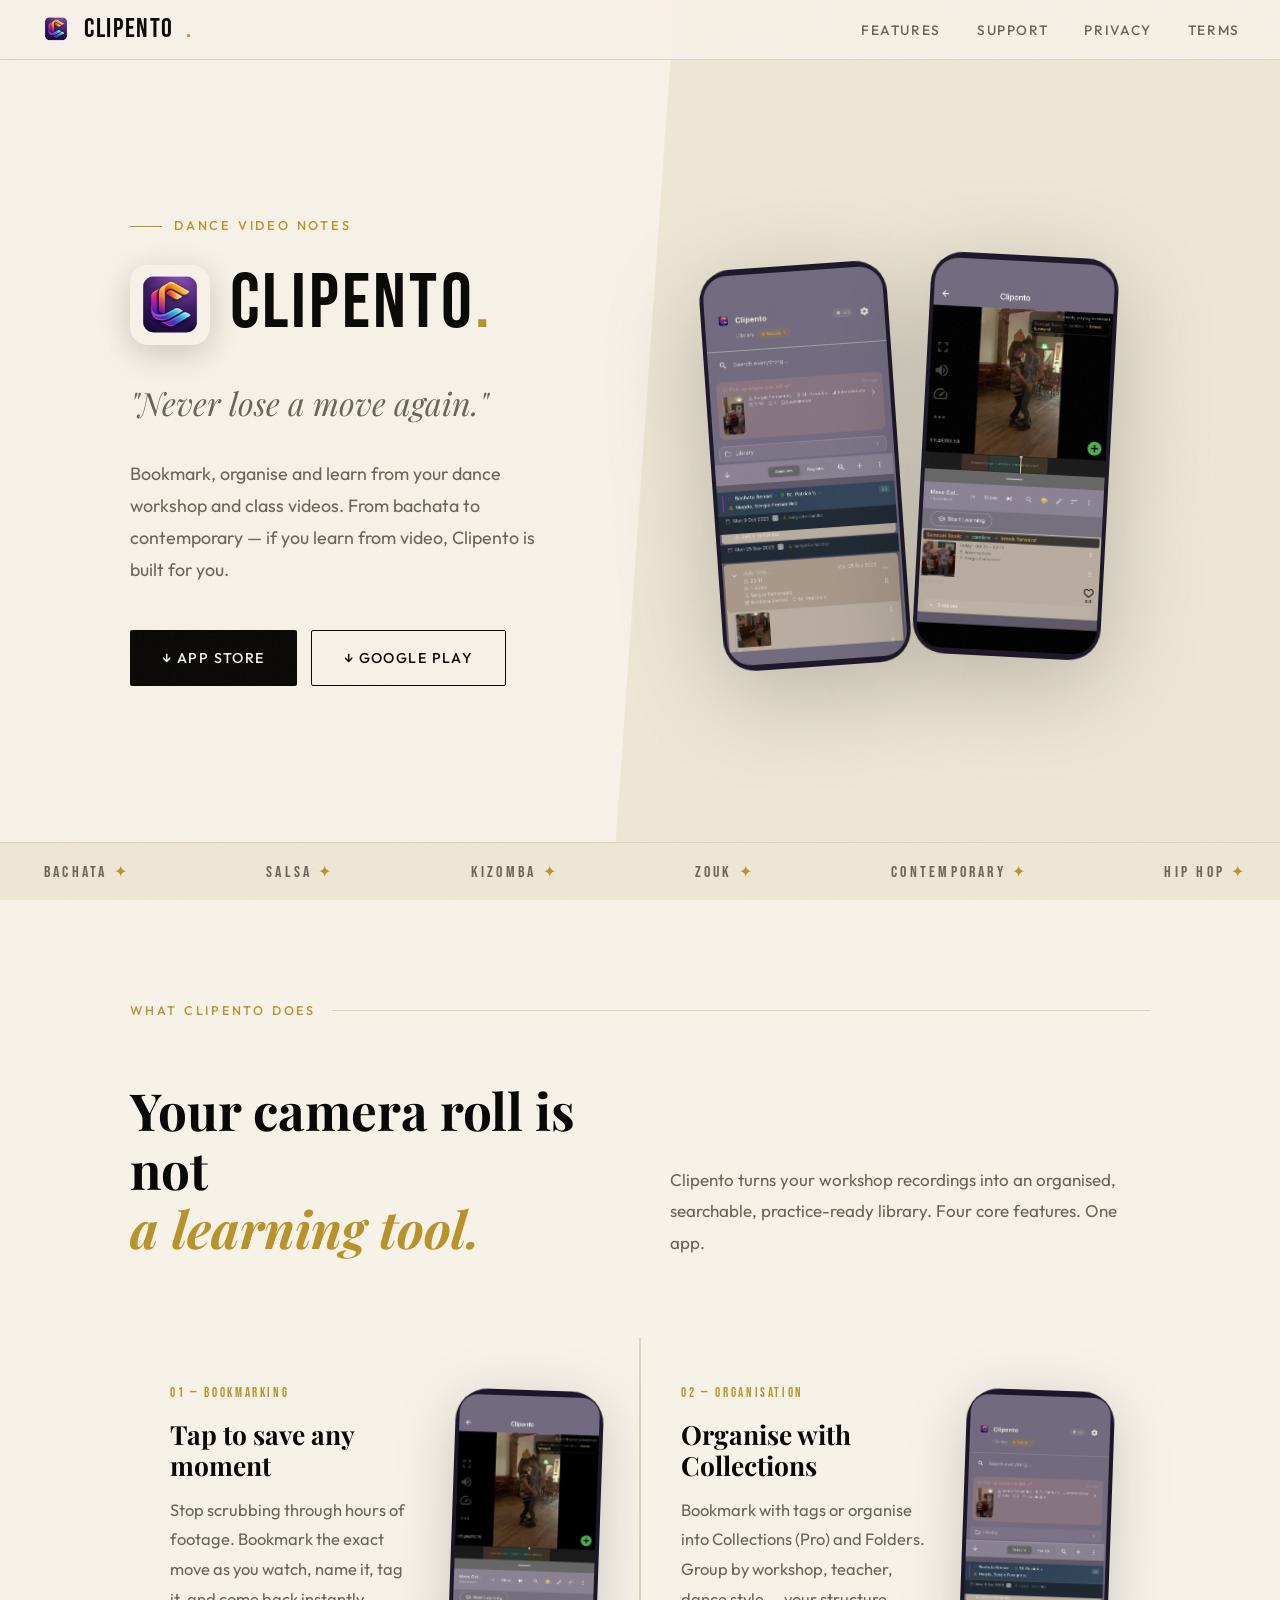
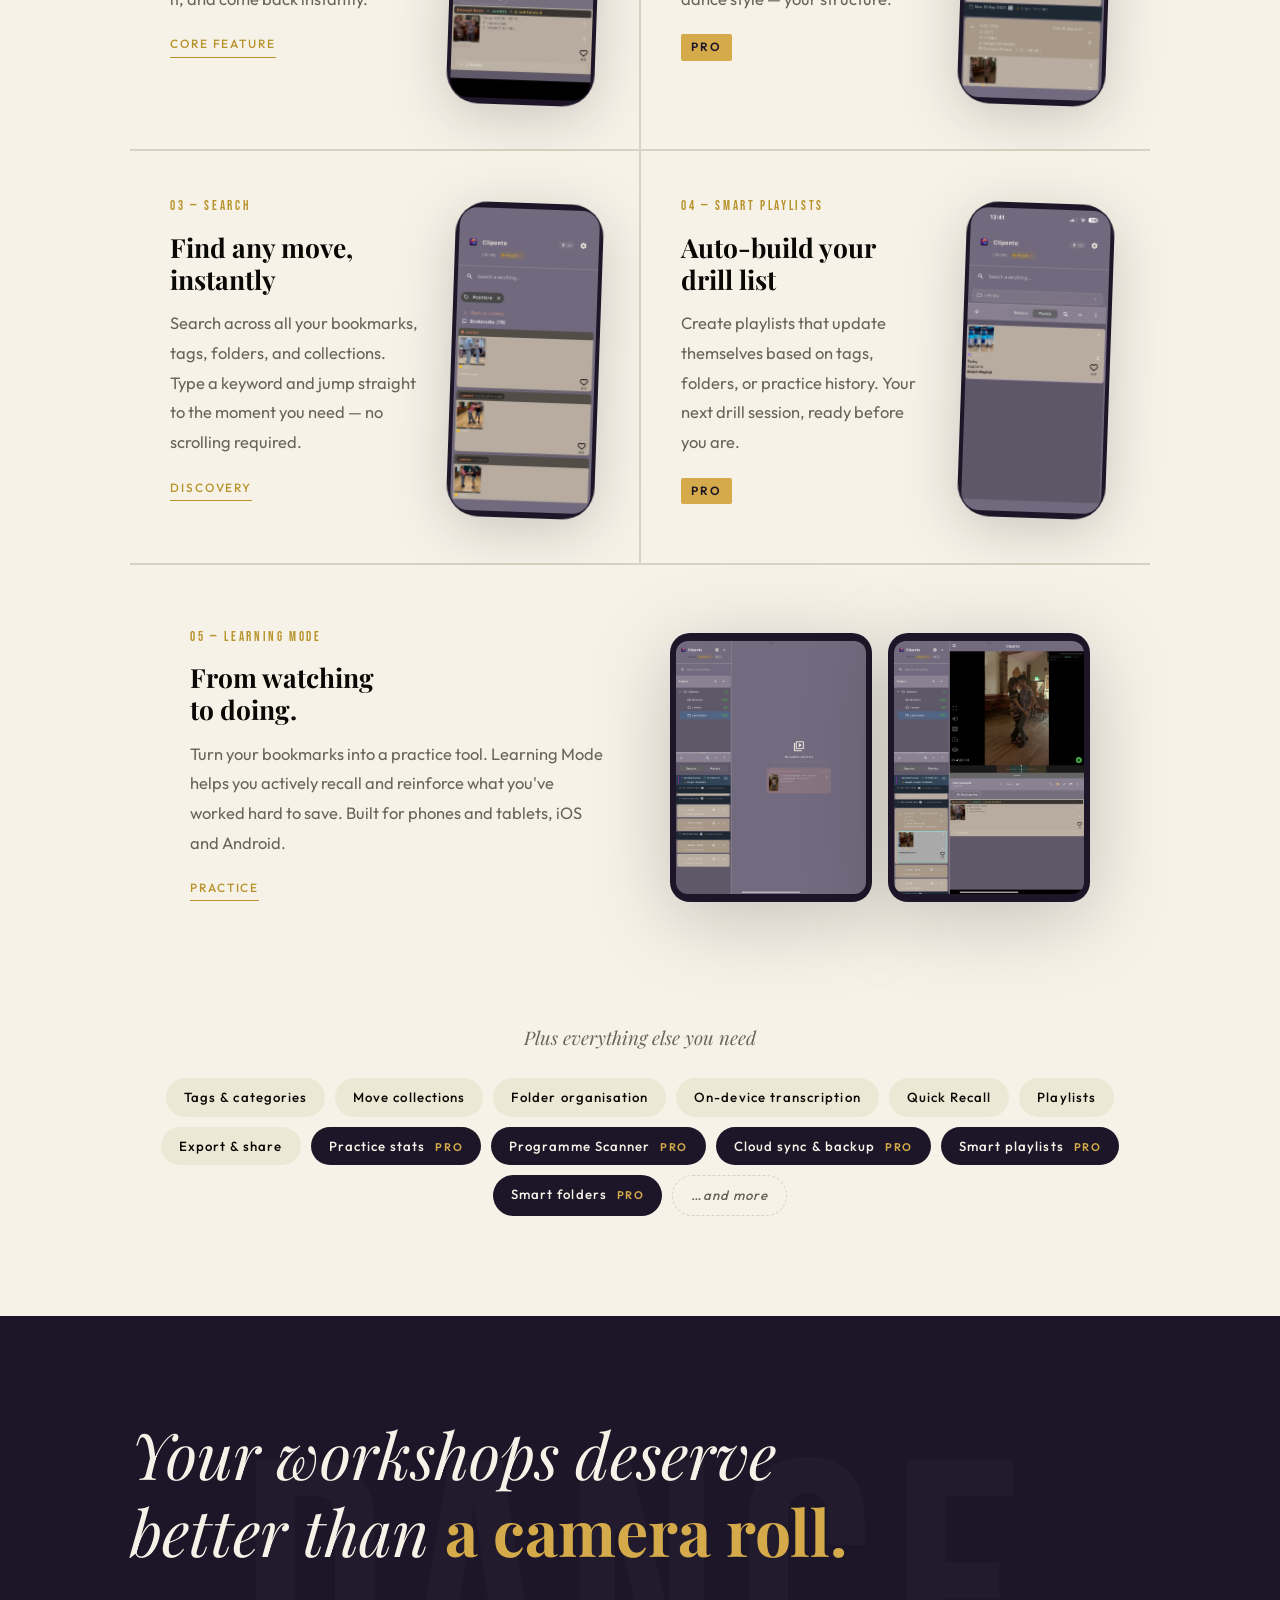
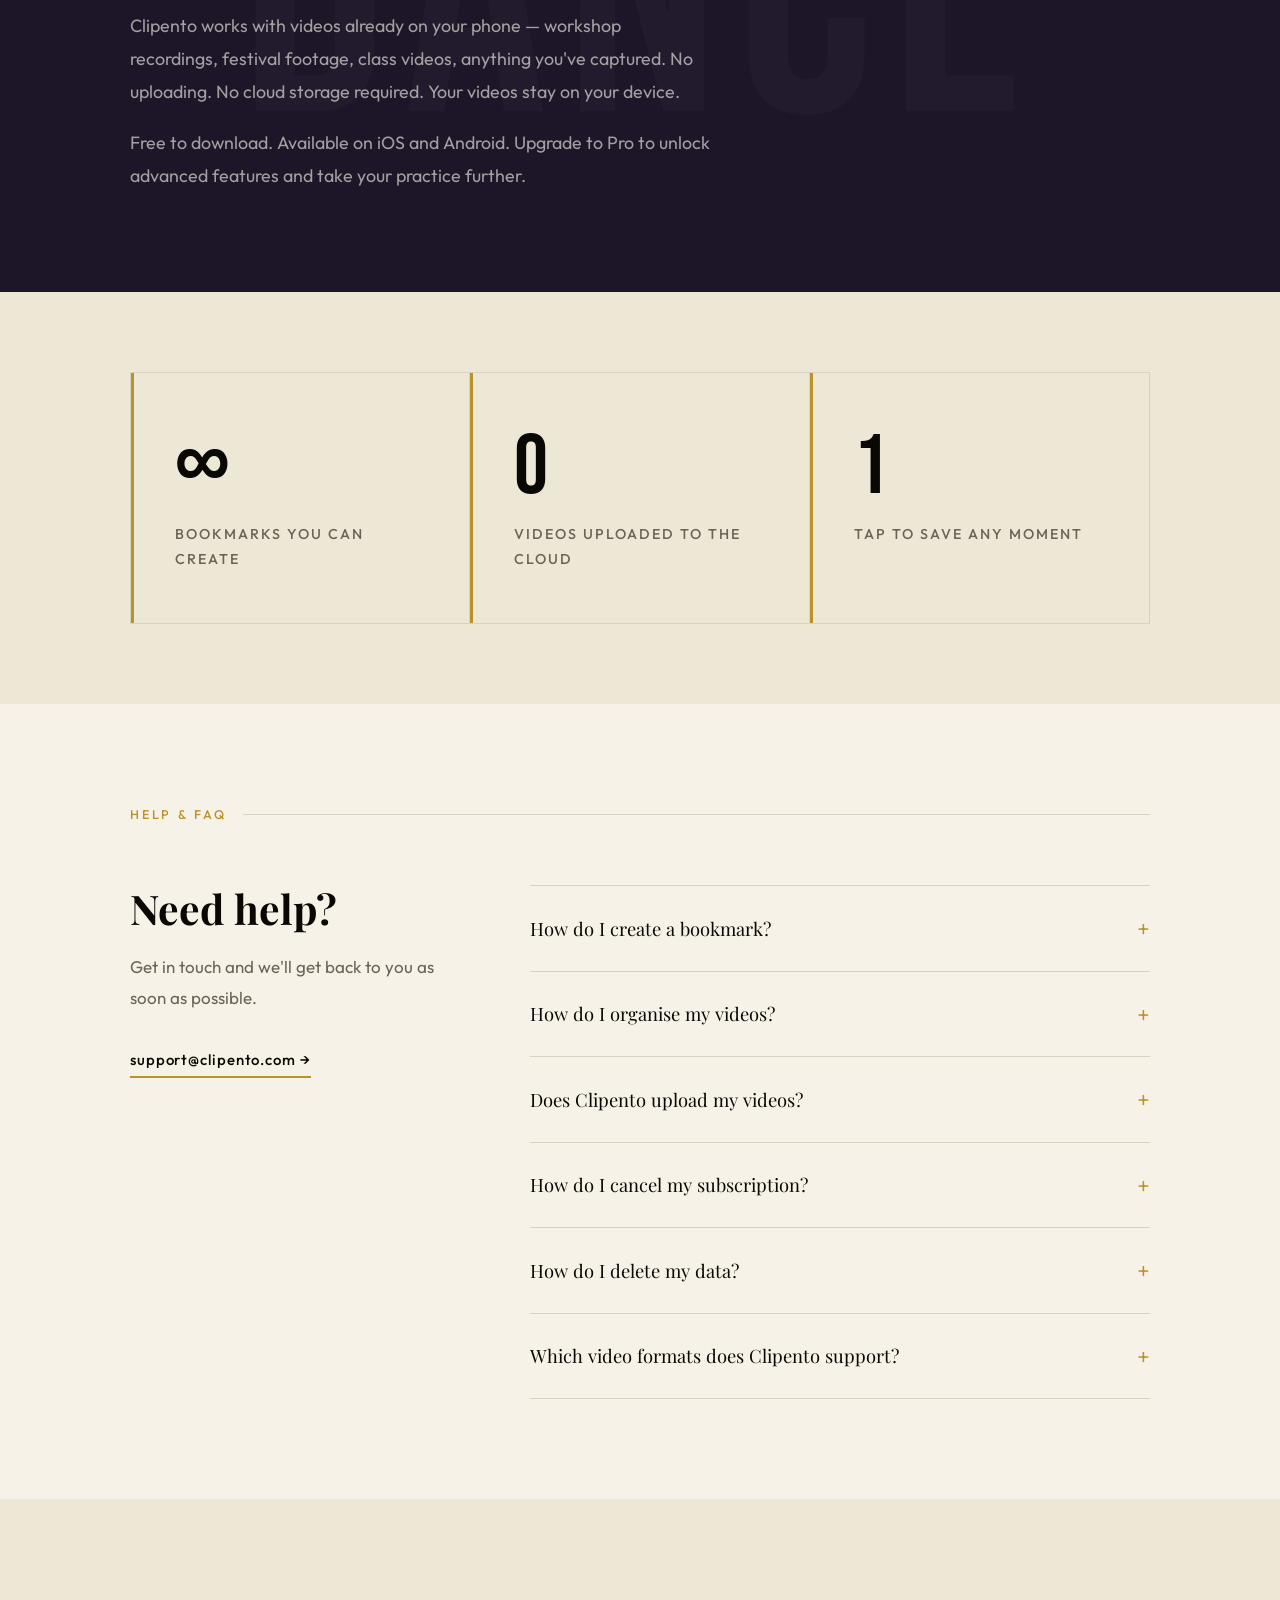
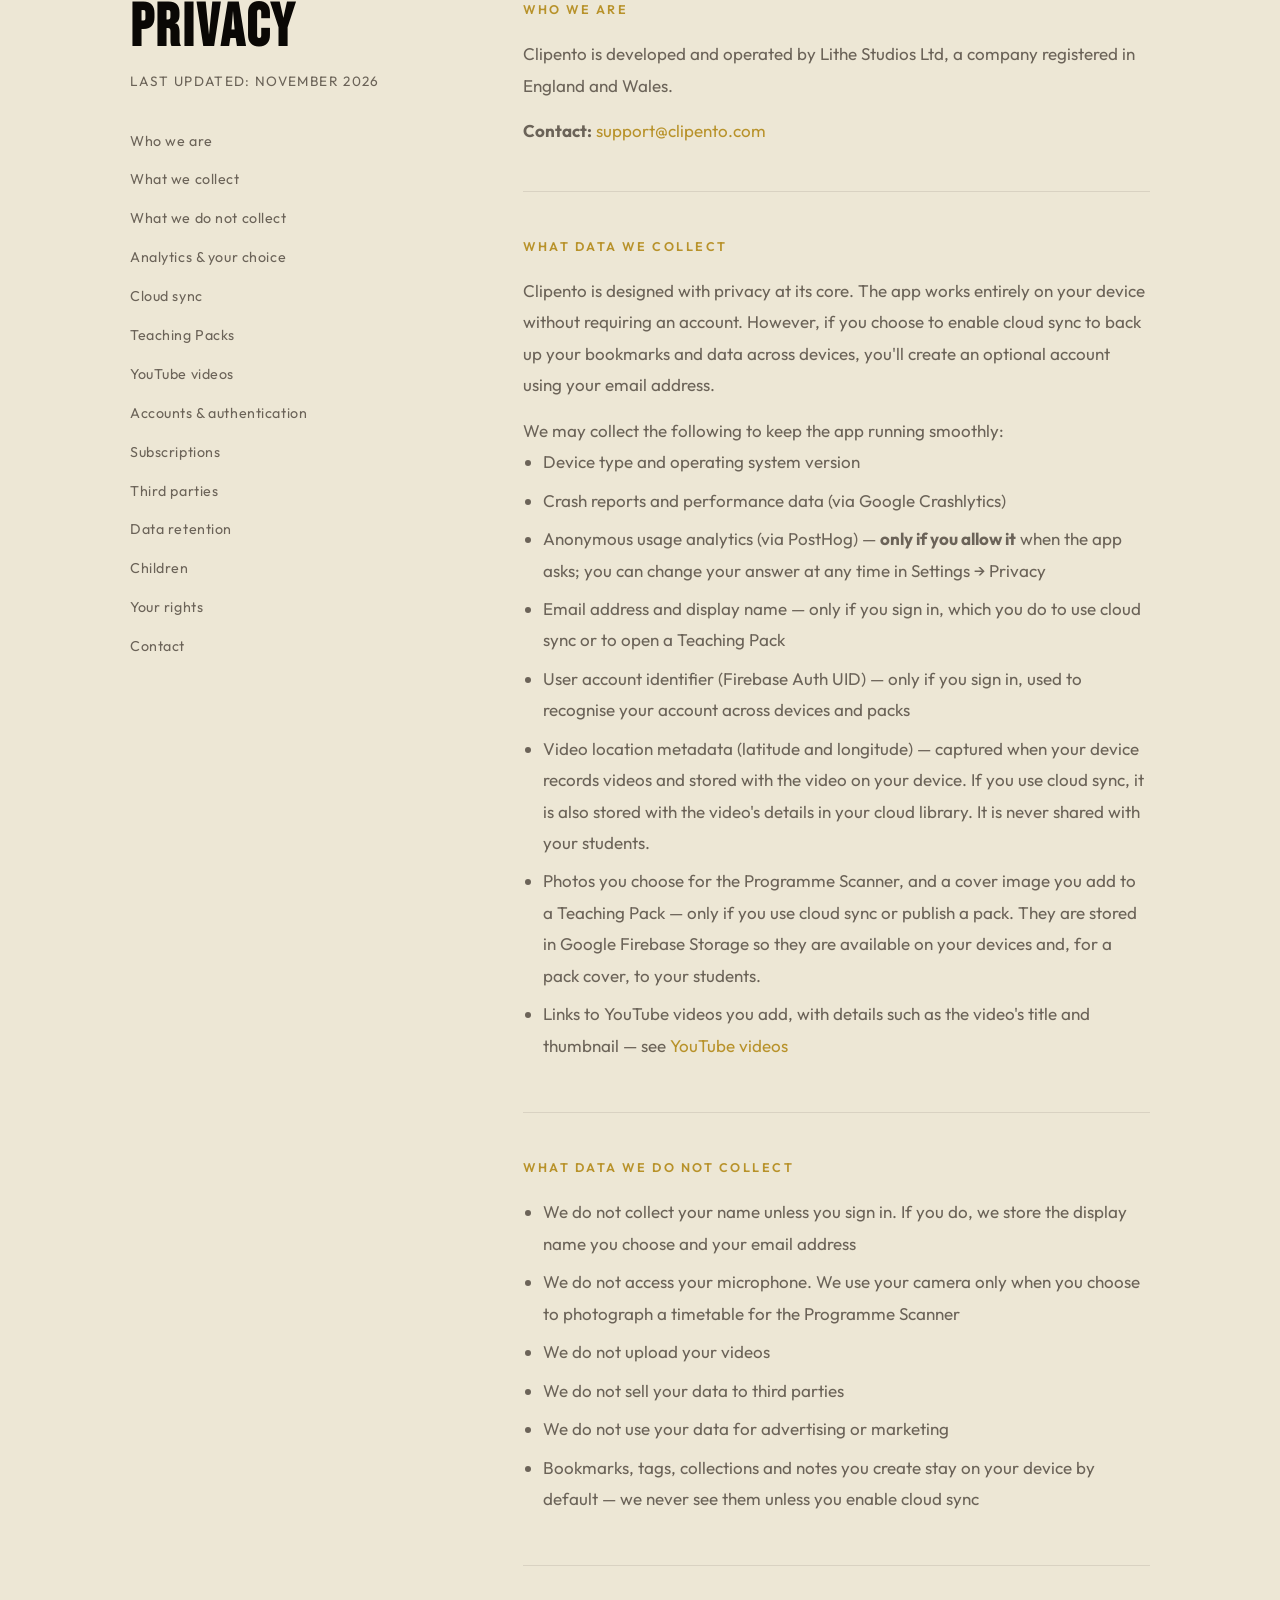
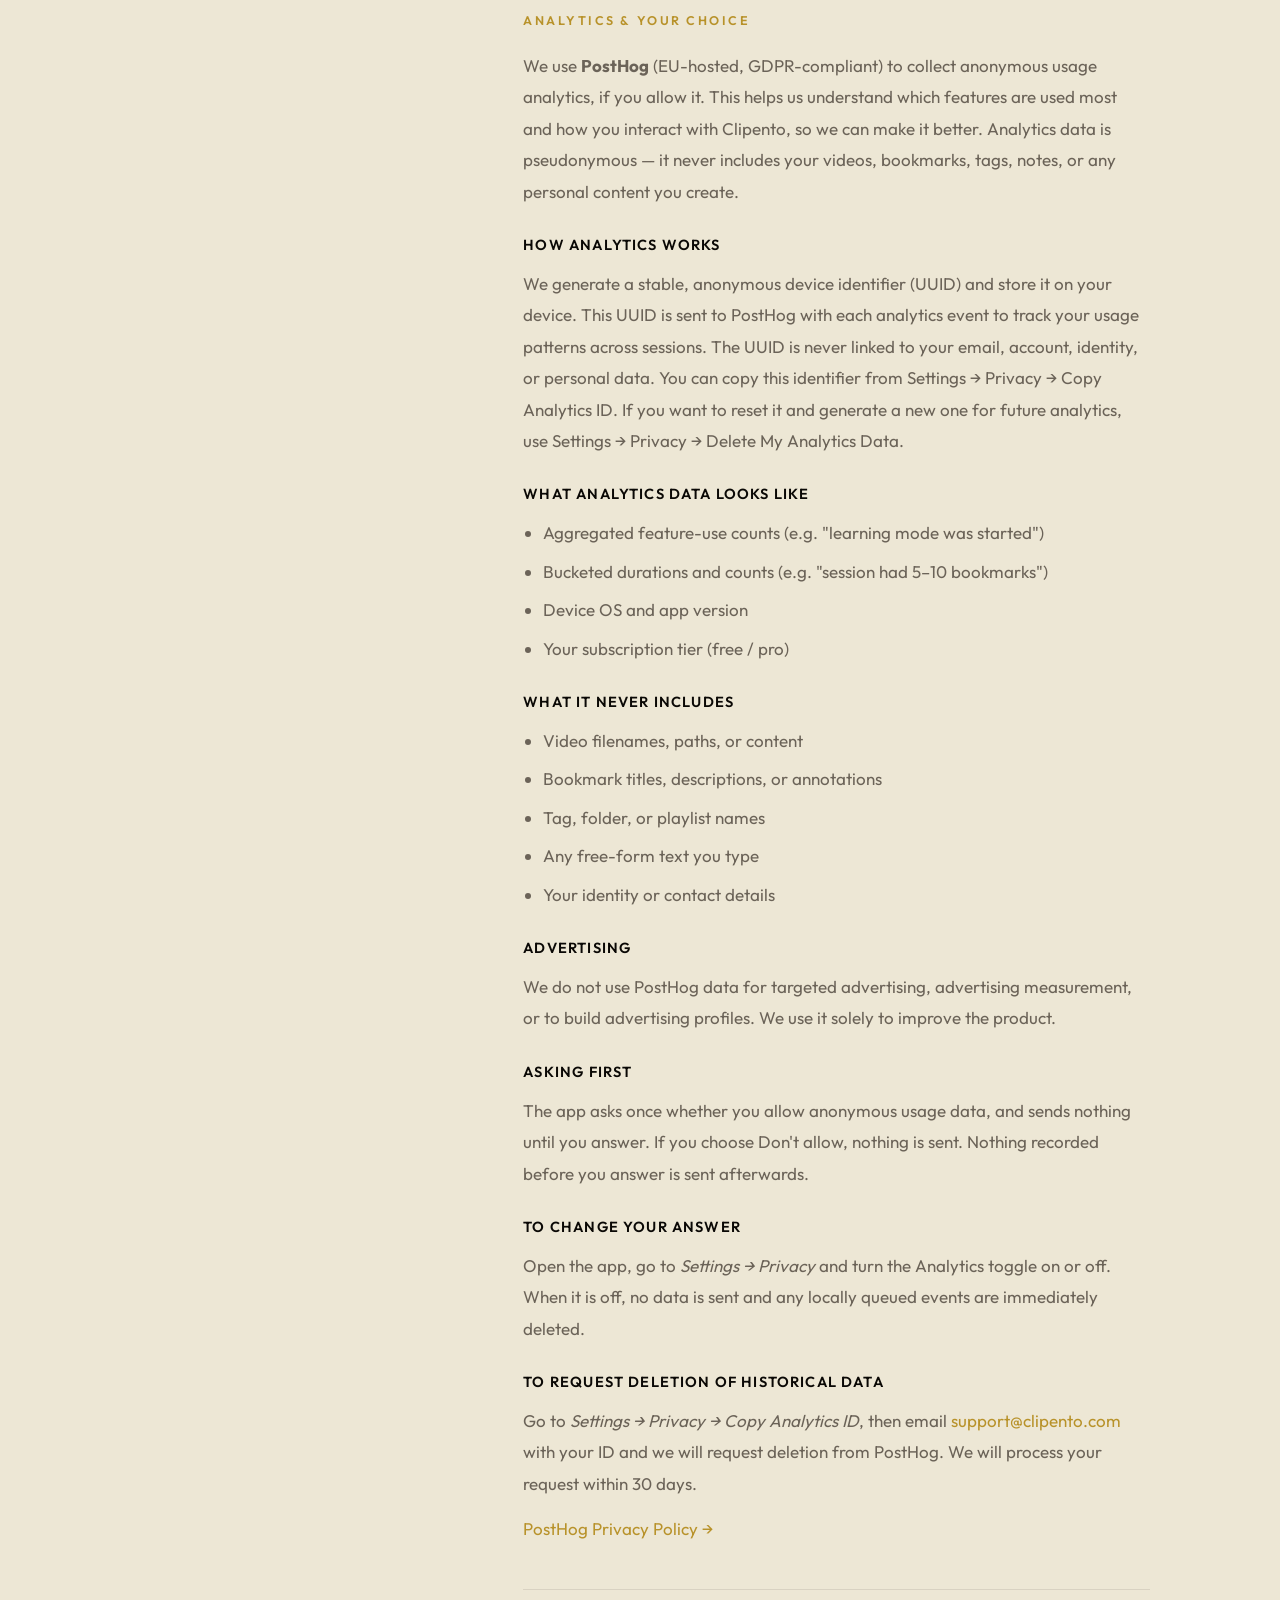
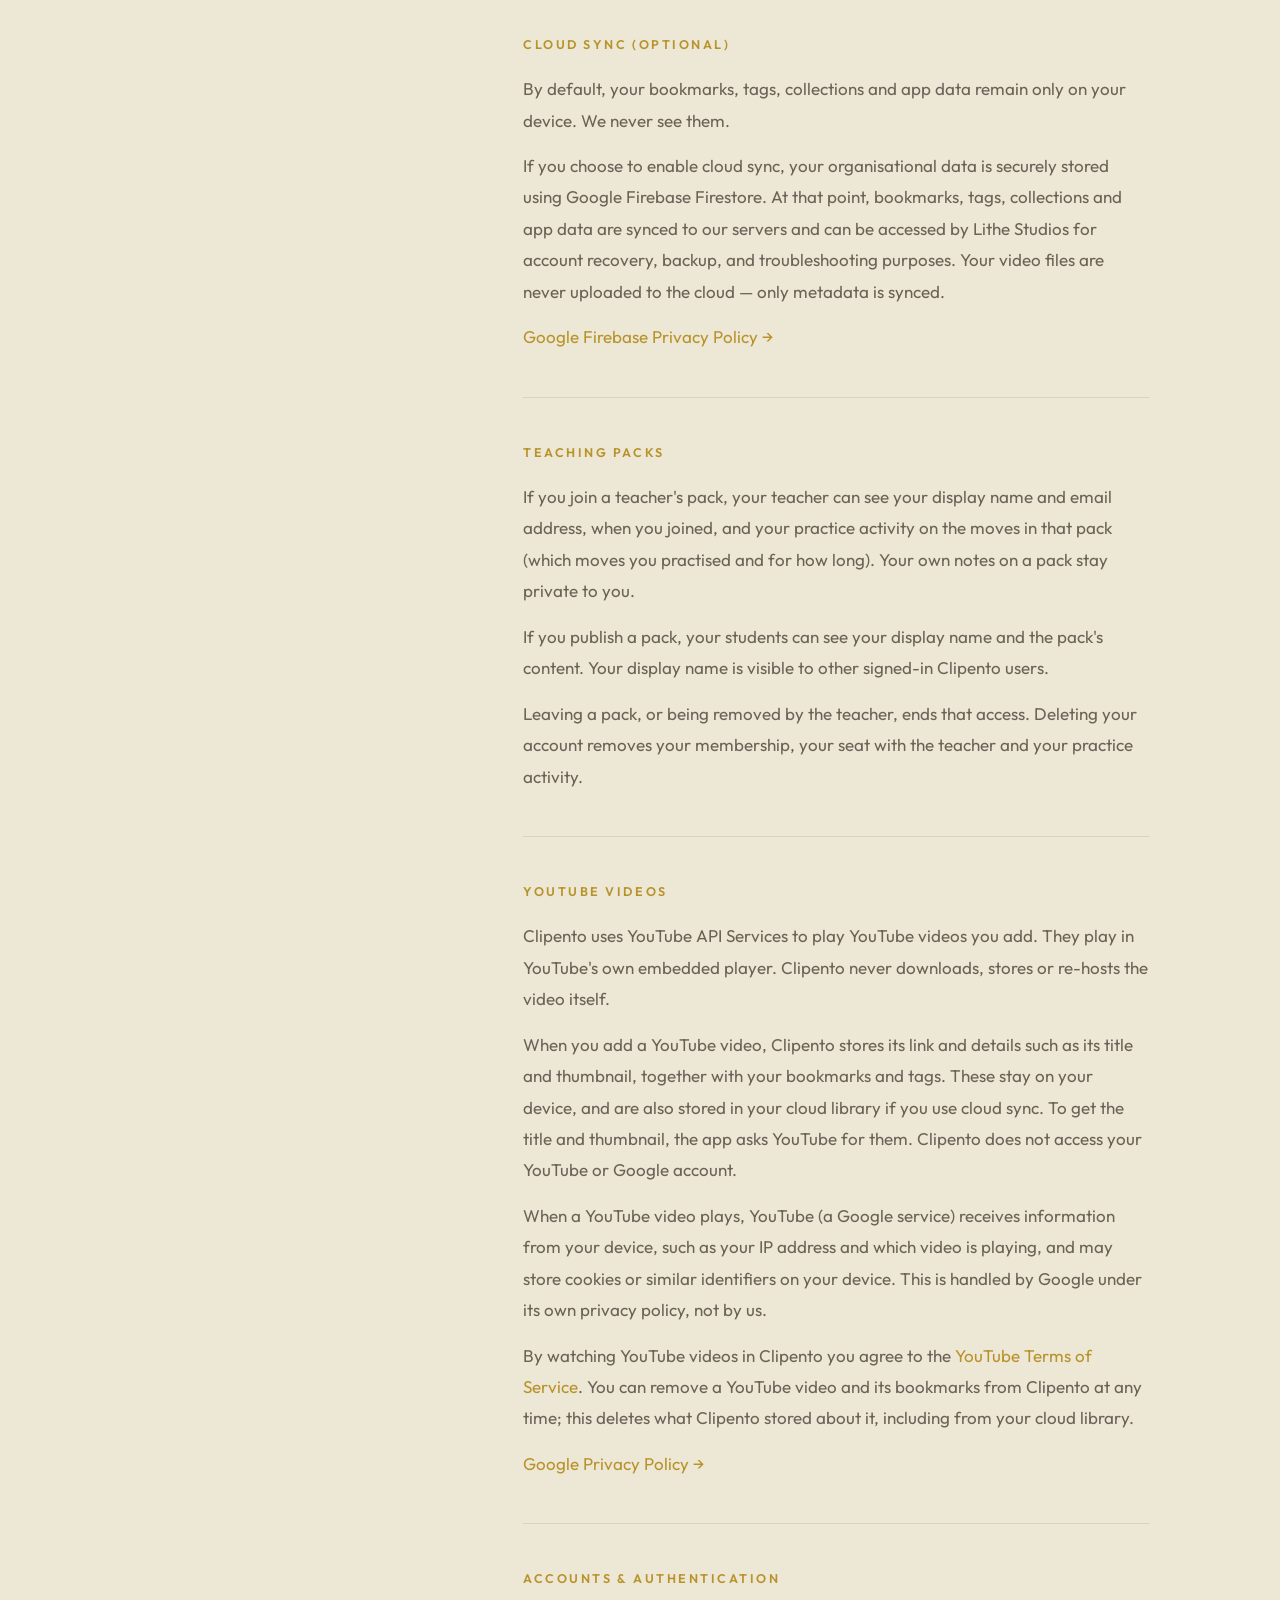
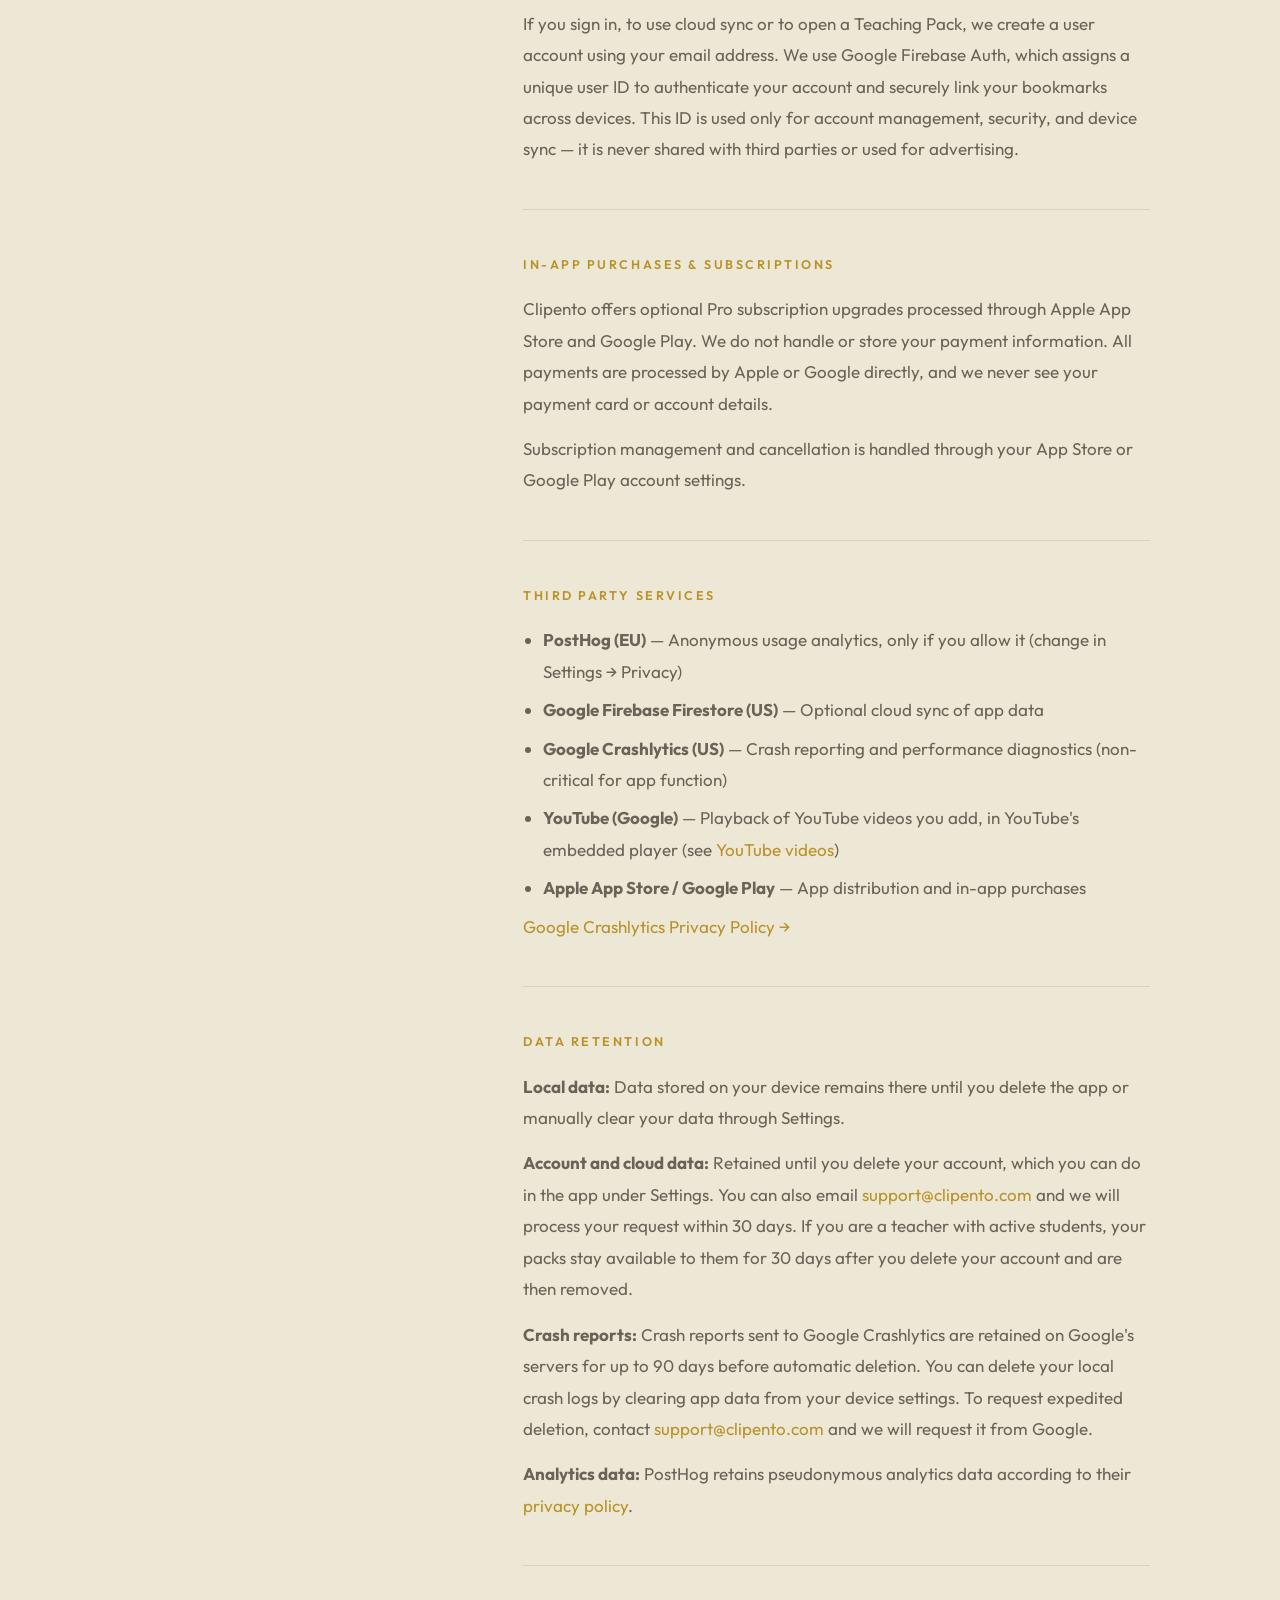
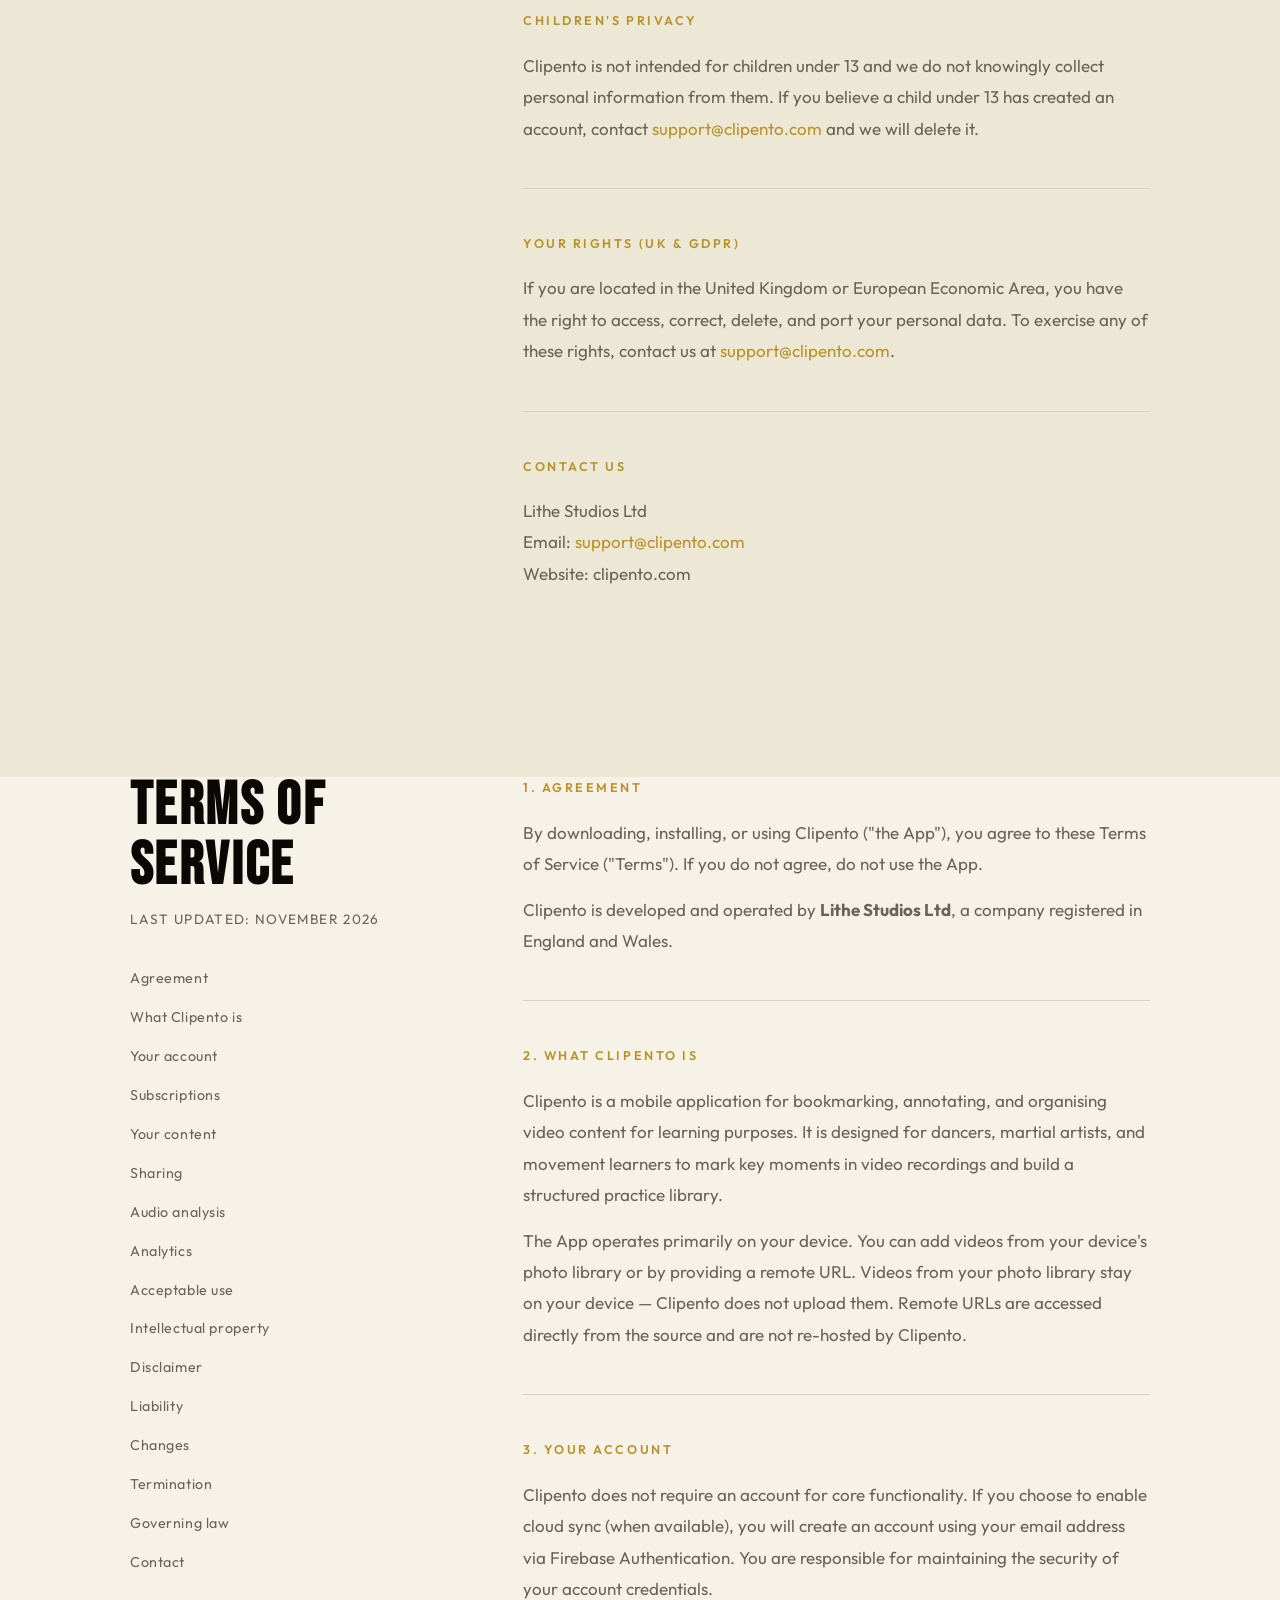
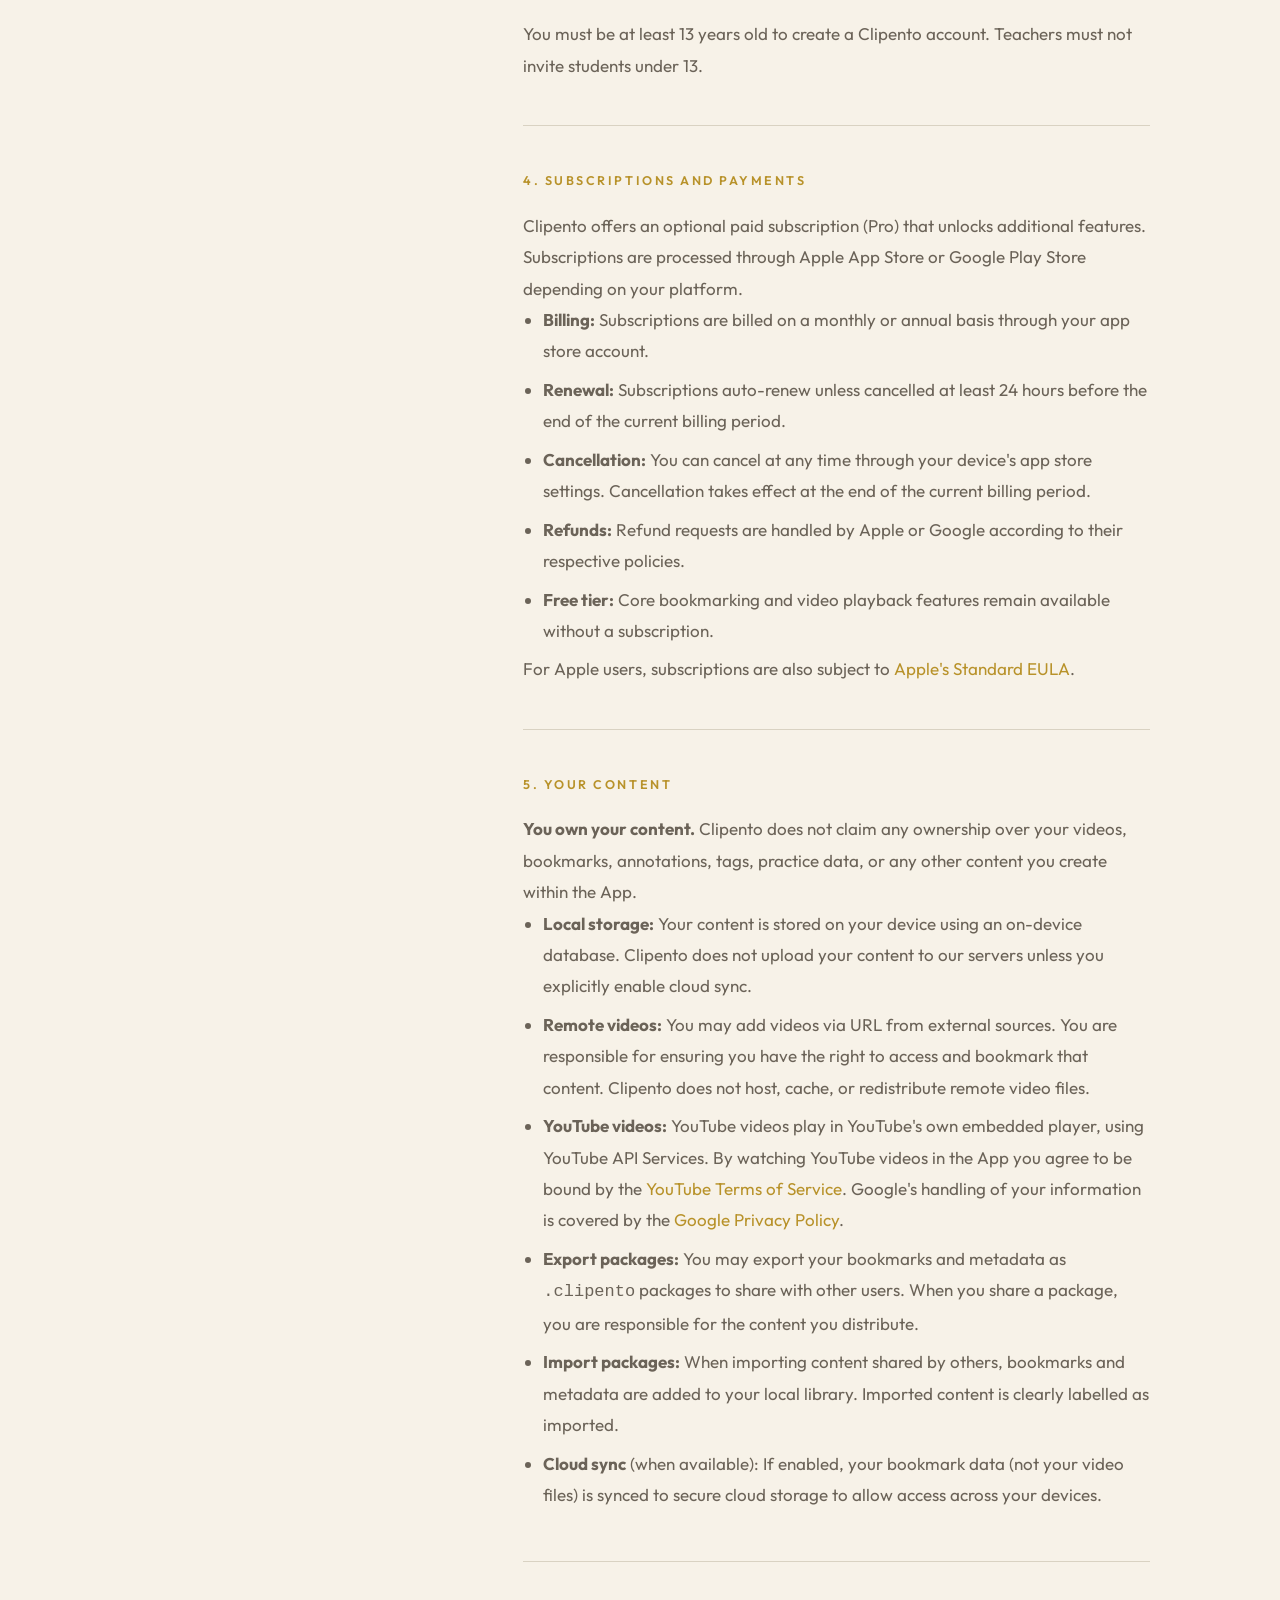
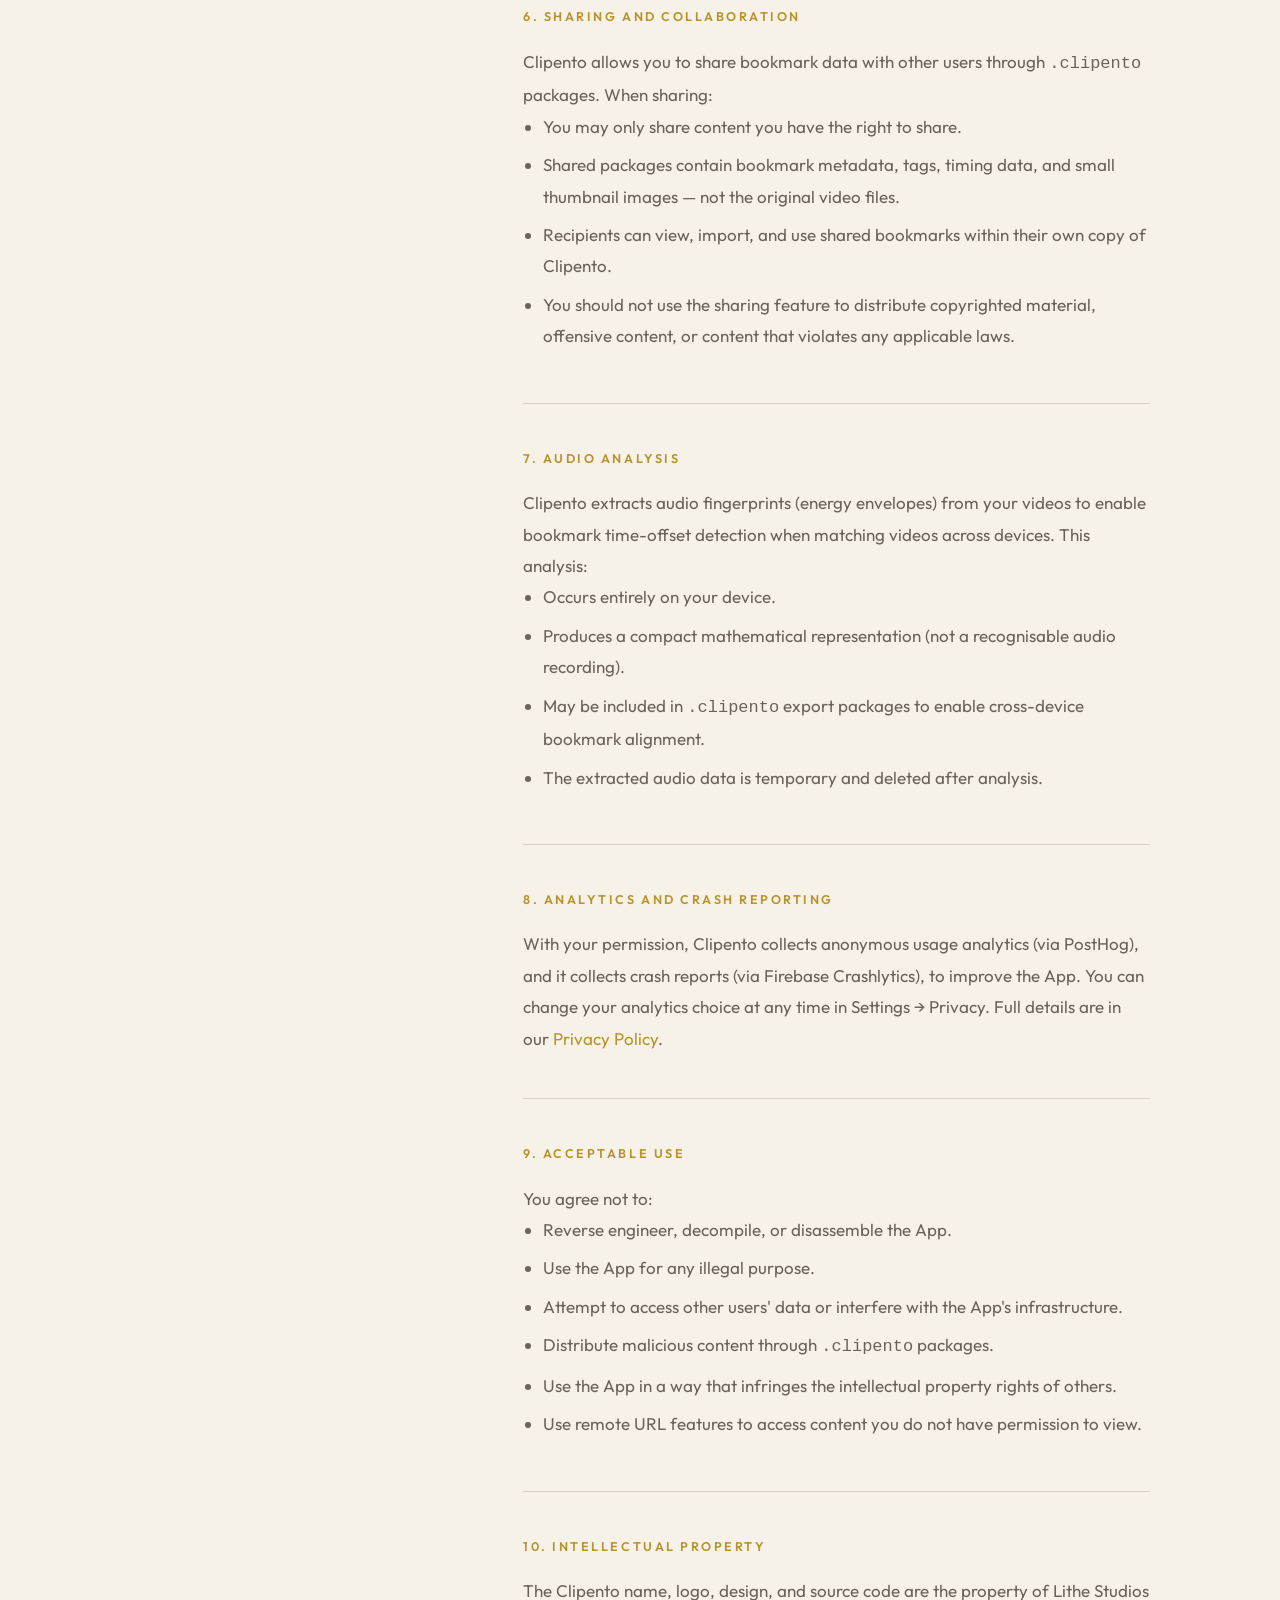
==== commit b0f12af5: "docs(privacy): YouTube playback, scanner camera and uploaded photos Adds a YouTube videos section (e" ====
--- a/index.html
+++ b/index.html
@@ -306,7 +306,7 @@
       <div class="privacy-top">
         <div class="privacy-sticky">
           <h2>PRIVACY</h2>
-          <p class="updated">Last updated: October 2026</p>
+          <p class="updated">Last updated: November 2026</p>
           <ul class="privacy-nav">
             <li><a href="#p-who">Who we are</a></li>
             <li><a href="#p-collect">What we collect</a></li>
@@ -314,6 +314,7 @@
             <li><a href="#p-analytics">Analytics &amp; your choice</a></li>
             <li><a href="#p-sync">Cloud sync</a></li>
             <li><a href="#p-packs">Teaching Packs</a></li>
+            <li><a href="#p-youtube">YouTube videos</a></li>
             <li><a href="#p-auth">Accounts &amp; authentication</a></li>
             <li><a href="#p-iap">Subscriptions</a></li>
             <li><a href="#p-third">Third parties</a></li>
@@ -340,14 +341,16 @@
               <li>Email address and display name — only if you sign in, which you do to use cloud sync or to open a Teaching Pack</li>
               <li>User account identifier (Firebase Auth UID) — only if you sign in, used to recognise your account across devices and packs</li>
               <li>Video location metadata (latitude and longitude) — captured when your device records videos and stored with the video on your device. If you use cloud sync, it is also stored with the video's details in your cloud library. It is never shared with your students.</li>
+              <li>Photos you choose for the Programme Scanner, and a cover image you add to a Teaching Pack — only if you use cloud sync or publish a pack. They are stored in Google Firebase Storage so they are available on your devices and, for a pack cover, to your students.</li>
+              <li>Links to YouTube videos you add, with details such as the video's title and thumbnail — see <a href="#p-youtube">YouTube videos</a></li>
             </ul>
           </div>
           <div class="p-section" id="p-not">
             <h3>What data we do not collect</h3>
             <ul>
               <li>We do not collect your name unless you sign in. If you do, we store the display name you choose and your email address</li>
-              <li>We do not access your camera or microphone</li>
-              <li>We do not access or upload your videos</li>
+              <li>We do not access your microphone. We use your camera only when you choose to photograph a timetable for the Programme Scanner</li>
+              <li>We do not upload your videos</li>
               <li>We do not sell your data to third parties</li>
               <li>We do not use your data for advertising or marketing</li>
               <li>Bookmarks, tags, collections and notes you create stay on your device by default — we never see them unless you enable cloud sync</li>
@@ -395,6 +398,14 @@
             <p>If you publish a pack, your students can see your display name and the pack's content. Your display name is visible to other signed-in Clipento users.</p>
             <p>Leaving a pack, or being removed by the teacher, ends that access. Deleting your account removes your membership, your seat with the teacher and your practice activity.</p>
           </div>
+          <div class="p-section" id="p-youtube">
+            <h3>YouTube videos</h3>
+            <p>Clipento uses YouTube API Services to play YouTube videos you add. They play in YouTube's own embedded player. Clipento never downloads, stores or re-hosts the video itself.</p>
+            <p>When you add a YouTube video, Clipento stores its link and details such as its title and thumbnail, together with your bookmarks and tags. These stay on your device, and are also stored in your cloud library if you use cloud sync. To get the title and thumbnail, the app asks YouTube for them. Clipento does not access your YouTube or Google account.</p>
+            <p>When a YouTube video plays, YouTube (a Google service) receives information from your device, such as your IP address and which video is playing, and may store cookies or similar identifiers on your device. This is handled by Google under its own privacy policy, not by us.</p>
+            <p>By watching YouTube videos in Clipento you agree to the <a href="https://www.youtube.com/t/terms" target="_blank" rel="noopener">YouTube Terms of Service</a>. You can remove a YouTube video and its bookmarks from Clipento at any time; this deletes what Clipento stored about it, including from your cloud library.</p>
+            <p><a href="https://policies.google.com/privacy" target="_blank" rel="noopener">Google Privacy Policy →</a></p>
+          </div>
           <div class="p-section" id="p-auth">
             <h3>Accounts &amp; authentication</h3>
             <p>If you sign in, to use cloud sync or to open a Teaching Pack, we create a user account using your email address. We use Google Firebase Auth, which assigns a unique user ID to authenticate your account and securely link your bookmarks across devices. This ID is used only for account management, security, and device sync — it is never shared with third parties or used for advertising.</p>
@@ -410,6 +421,7 @@
               <li><strong>PostHog (EU)</strong> — Anonymous usage analytics, only if you allow it (change in Settings → Privacy)</li>
               <li><strong>Google Firebase Firestore (US)</strong> — Optional cloud sync of app data</li>
               <li><strong>Google Crashlytics (US)</strong> — Crash reporting and performance diagnostics (non-critical for app function)</li>
+              <li><strong>YouTube (Google)</strong> — Playback of YouTube videos you add, in YouTube's embedded player (see <a href="#p-youtube">YouTube videos</a>)</li>
               <li><strong>Apple App Store / Google Play</strong> — App distribution and in-app purchases</li>
             </ul>
             <p><a href="https://firebase.google.com/support/privacy" target="_blank" rel="noopener">Google Crashlytics Privacy Policy →</a></p>
@@ -449,7 +461,7 @@
       <div class="privacy-top">
         <div class="privacy-sticky">
           <h2>TERMS OF SERVICE</h2>
-          <p class="updated">Last updated: October 2026</p>
+          <p class="updated">Last updated: November 2026</p>
           <ul class="privacy-nav">
             <li><a href="#t-agreement">Agreement</a></li>
             <li><a href="#t-what">What Clipento is</a></li>
@@ -508,6 +520,7 @@
             <ul>
               <li><strong>Local storage:</strong> Your content is stored on your device using an on-device database. Clipento does not upload your content to our servers unless you explicitly enable cloud sync.</li>
               <li><strong>Remote videos:</strong> You may add videos via URL from external sources. You are responsible for ensuring you have the right to access and bookmark that content. Clipento does not host, cache, or redistribute remote video files.</li>
+              <li><strong>YouTube videos:</strong> YouTube videos play in YouTube's own embedded player, using YouTube API Services. By watching YouTube videos in the App you agree to be bound by the <a href="https://www.youtube.com/t/terms" target="_blank" rel="noopener">YouTube Terms of Service</a>. Google's handling of your information is covered by the <a href="https://policies.google.com/privacy" target="_blank" rel="noopener">Google Privacy Policy</a>.</li>
               <li><strong>Export packages:</strong> You may export your bookmarks and metadata as <code>.clipento</code> packages to share with other users. When you share a package, you are responsible for the content you distribute.</li>
               <li><strong>Import packages:</strong> When importing content shared by others, bookmarks and metadata are added to your local library. Imported content is clearly labelled as imported.</li>
               <li><strong>Cloud sync</strong> (when available): If enabled, your bookmark data (not your video files) is synced to secure cloud storage to allow access across your devices.</li>
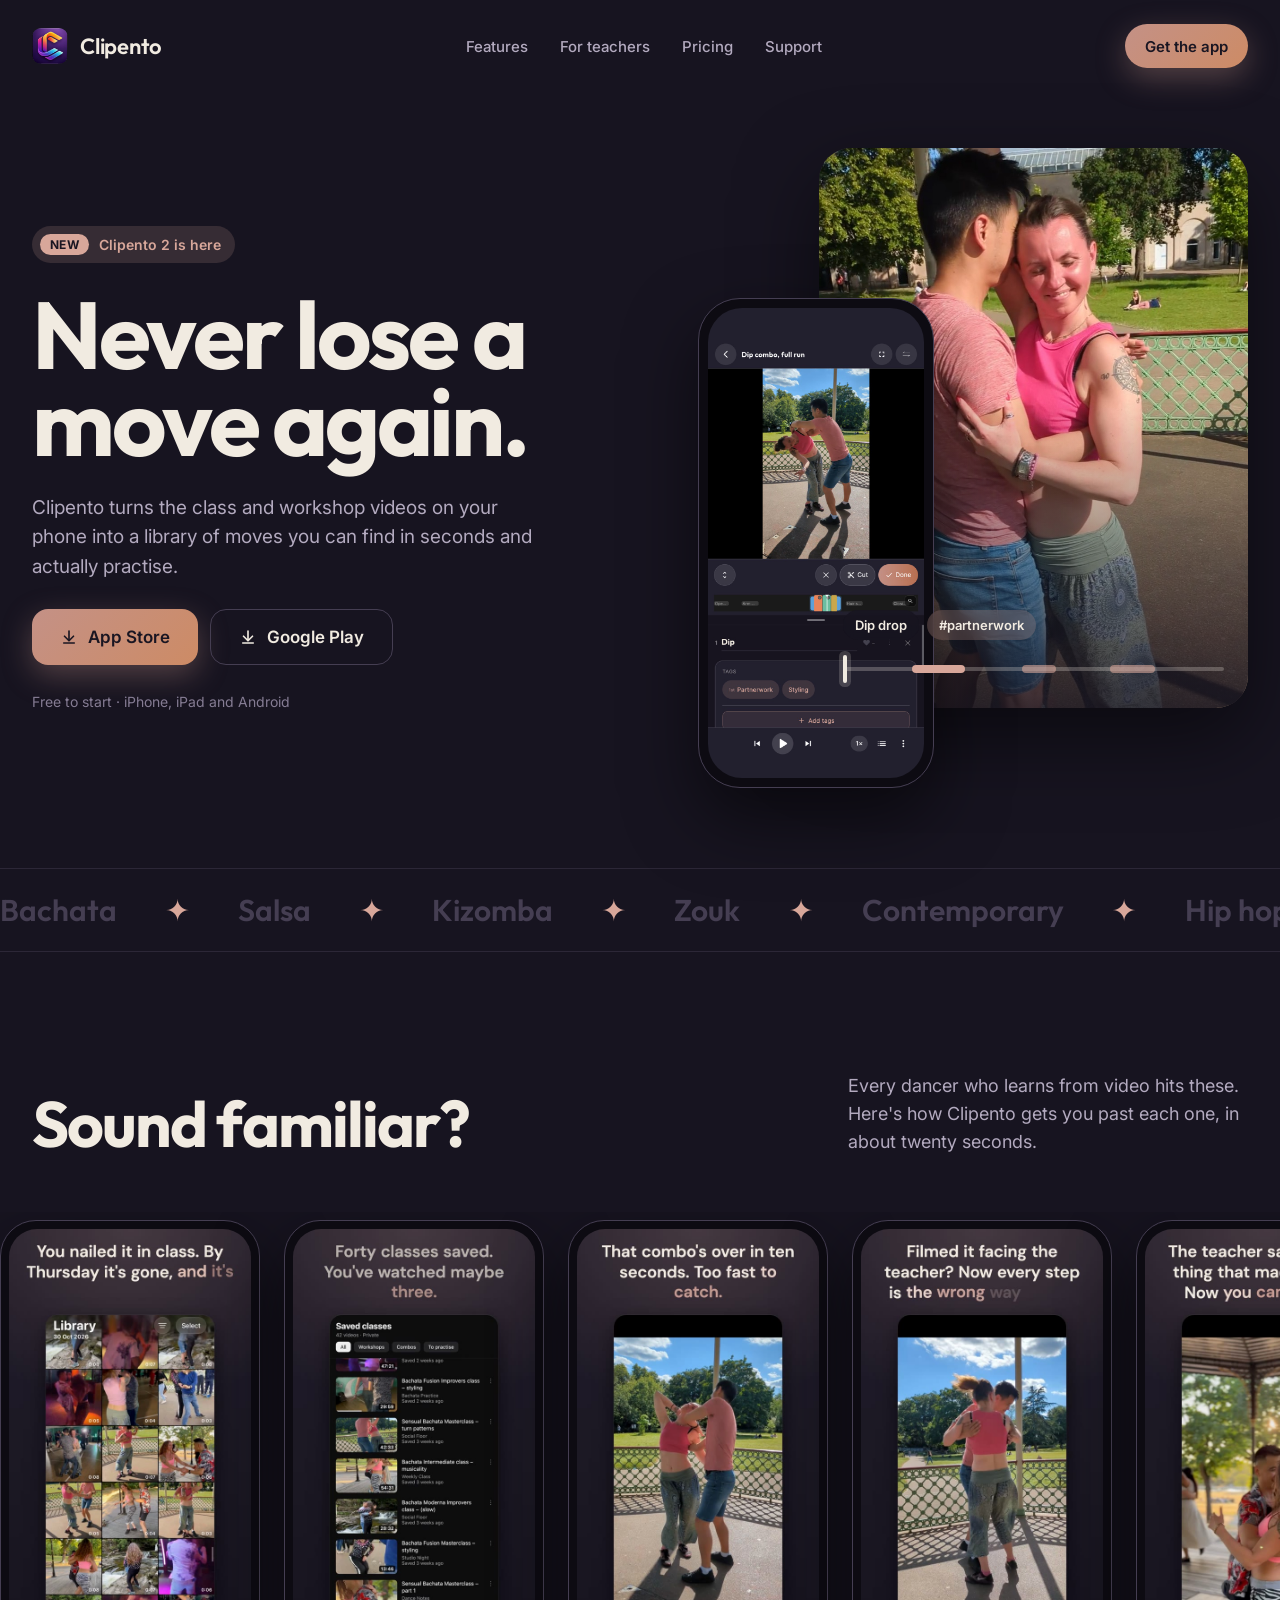
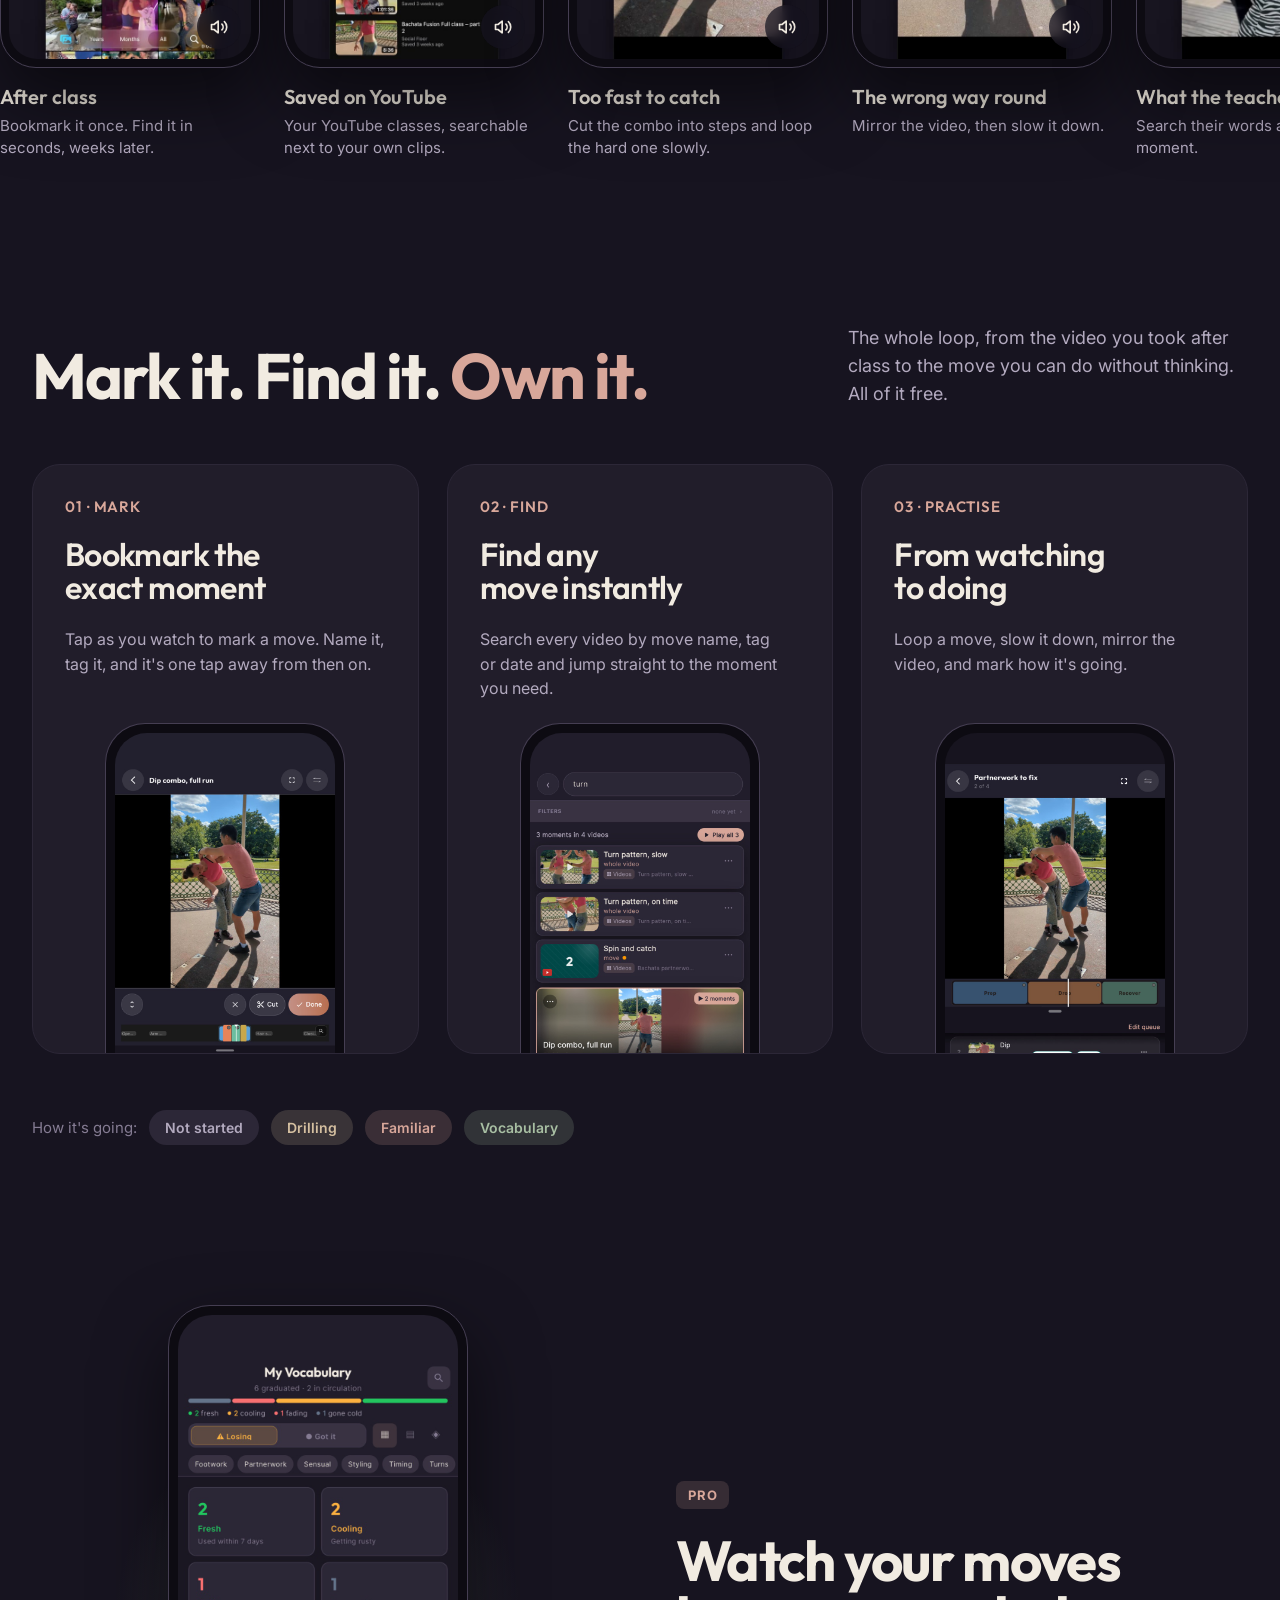
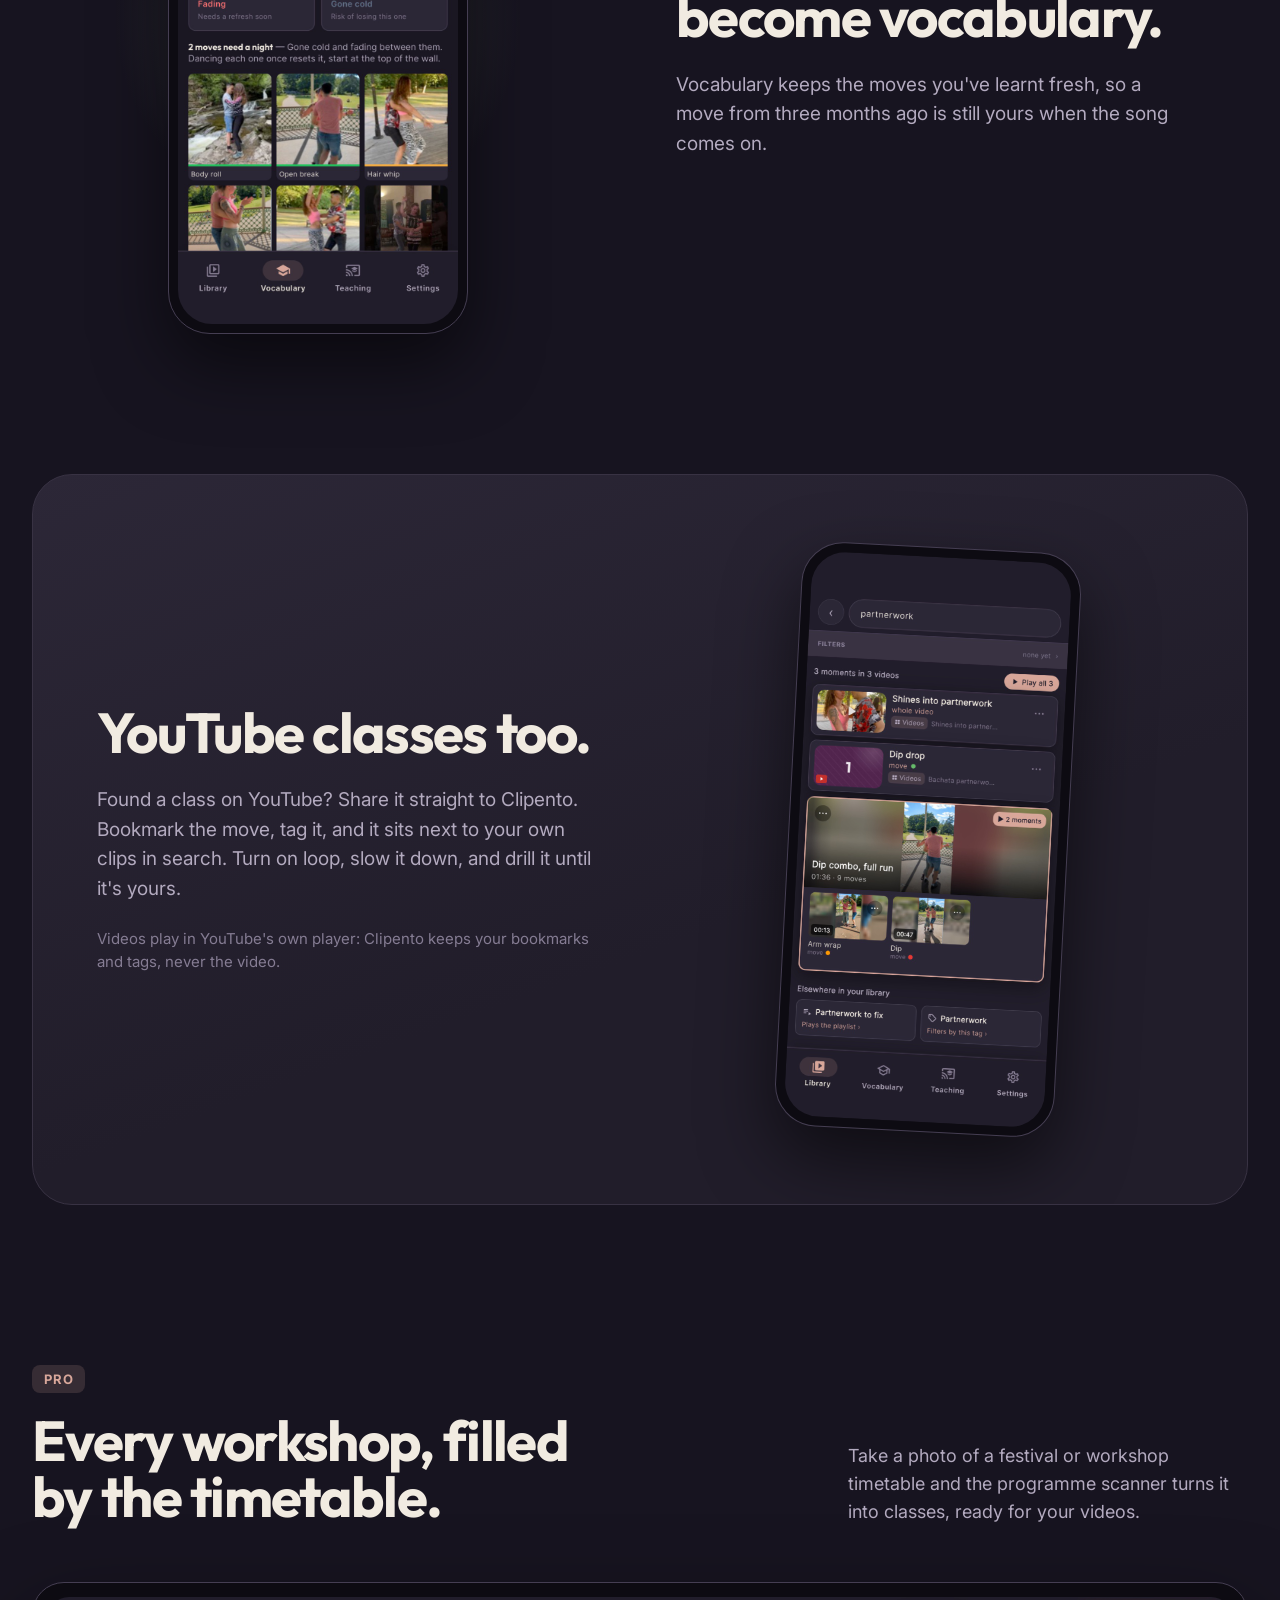
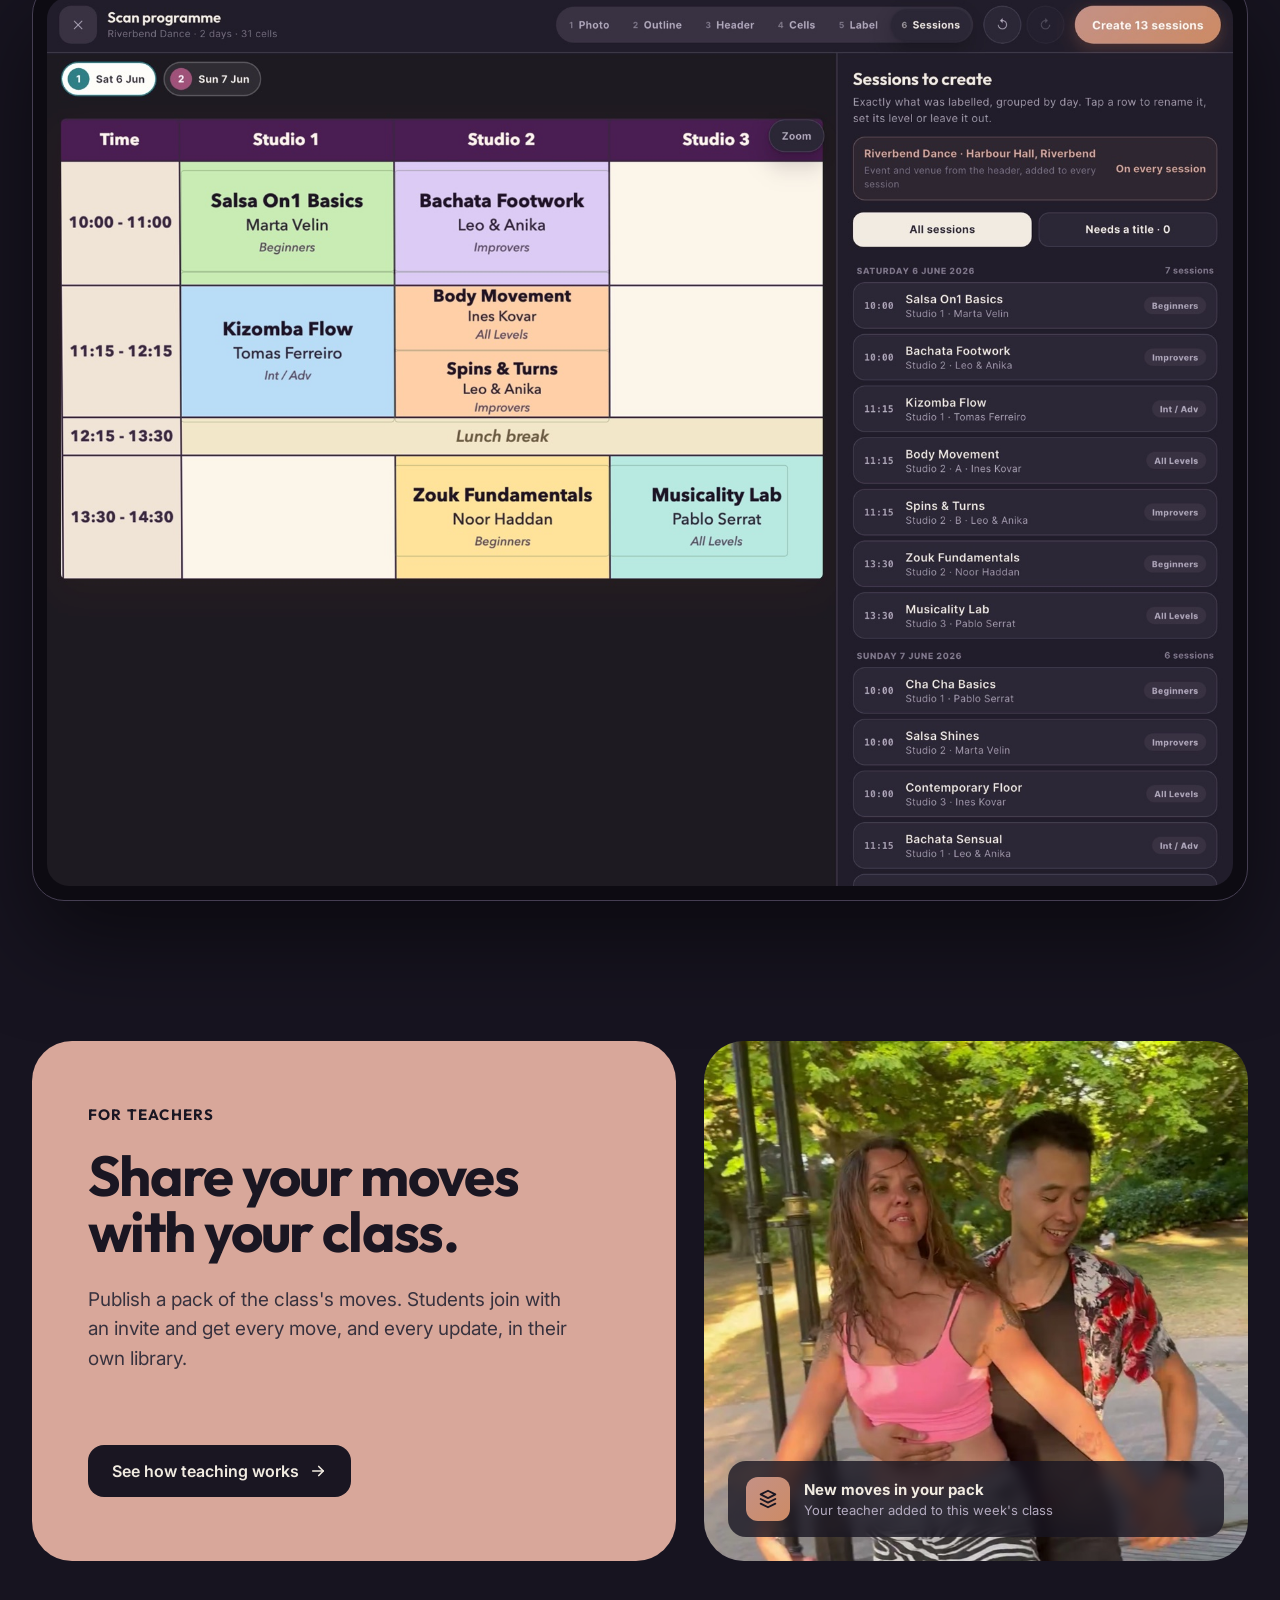
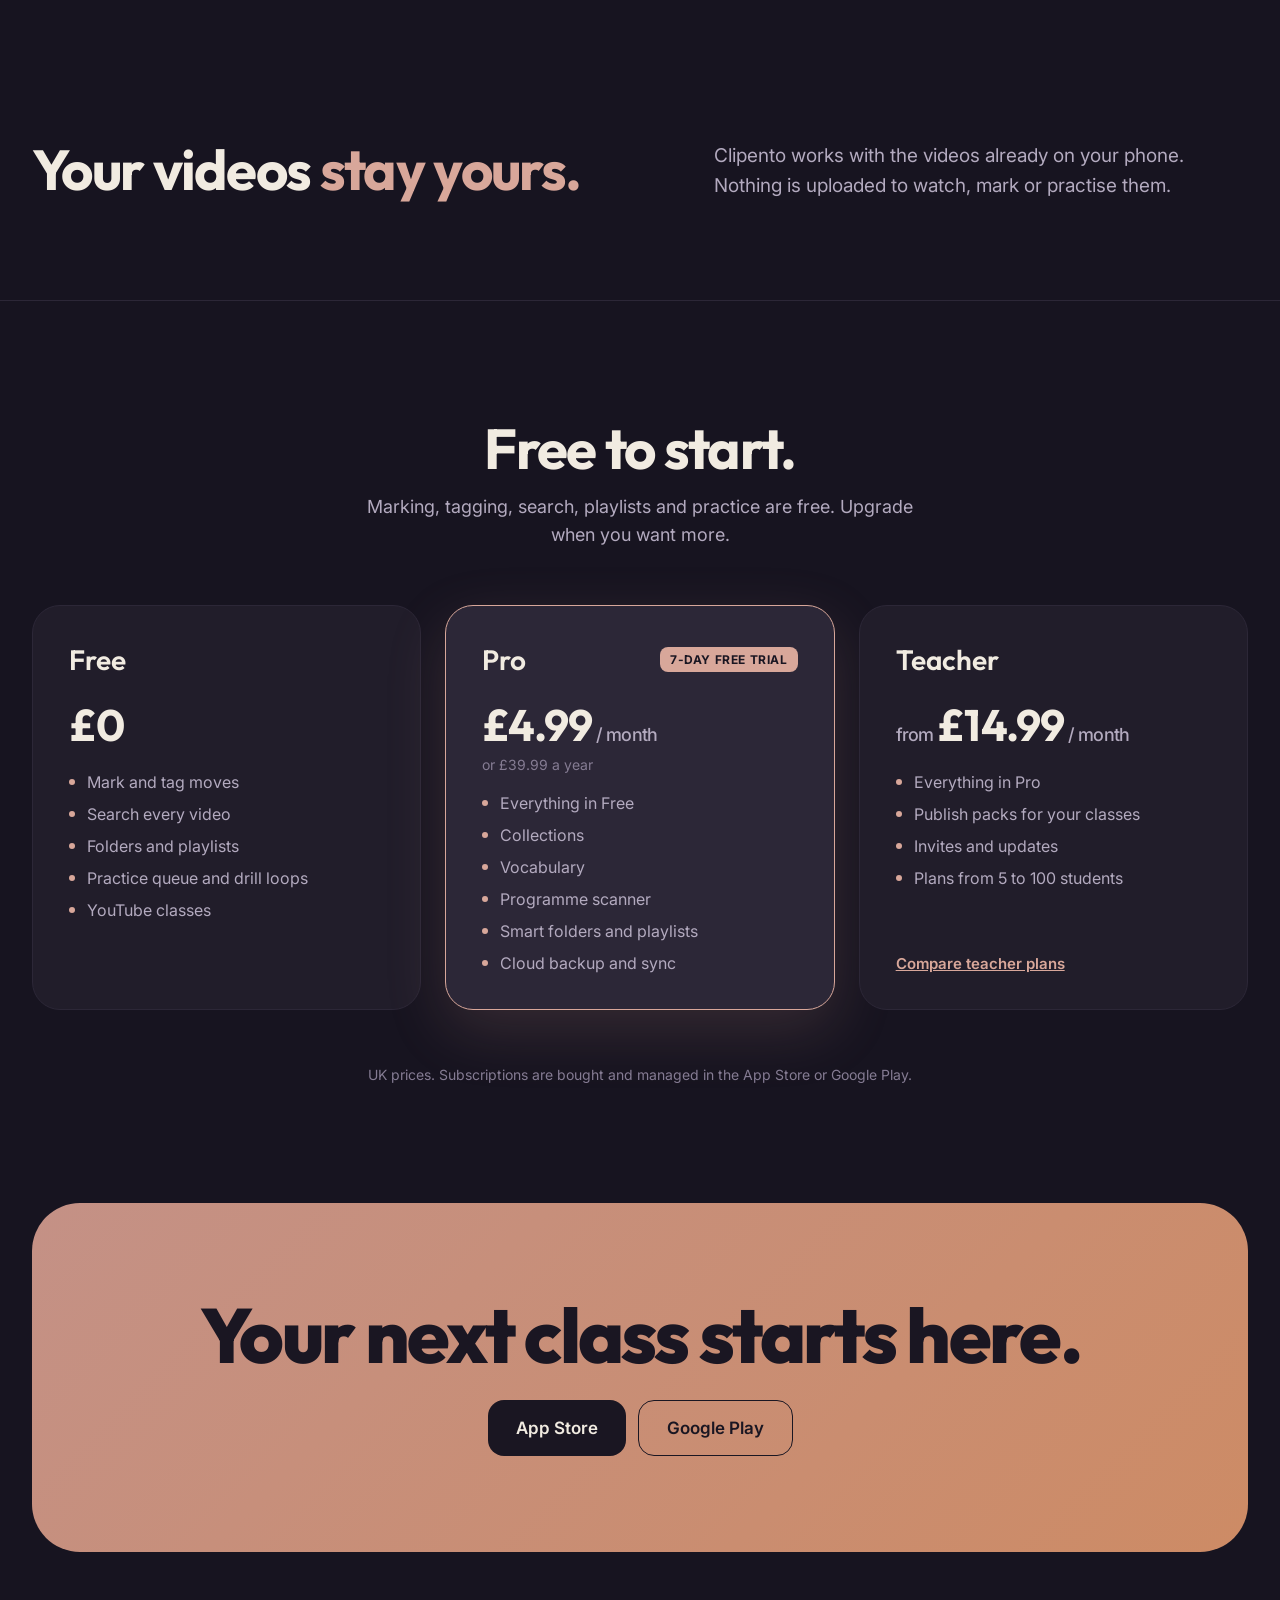
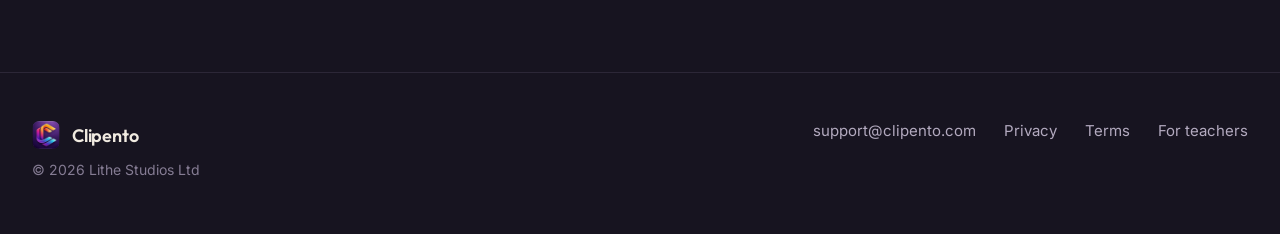
==== commit c369301c: "feat(site): v2 redesign around the app's own look - Home: v2 hero with real footage and screens, 'So" ====
--- a/index.html
+++ b/index.html
@@ -4,638 +4,275 @@
   <meta name="google-site-verification" content="Oj9gaBNKrY78zgcw0lTIysSrnZ11tict_sjWLkUXZAQ" />
   <meta charset="UTF-8" />
   <meta name="viewport" content="width=device-width, initial-scale=1.0" />
-  <title>Clipento – Dance Video Notes</title>
-  <meta name="description" content="Bookmark, organise and learn from your dance workshop videos. Never lose a move again." />
+  <title>Clipento: never lose a move again</title>
+  <meta name="description" content="Clipento turns the class and workshop videos on your phone into a library of moves you can find in seconds and actually practise. Free to start." />
+  <meta name="theme-color" content="#171420" />
+  <meta property="og:title" content="Clipento: never lose a move again" />
+  <meta property="og:description" content="Mark, find and practise the moves in your dance class videos. Free to start." />
+  <meta property="og:image" content="https://clipento.com/images/v2/photo_smile.jpg" />
+  <meta property="og:url" content="https://clipento.com/" />
   <link rel="preconnect" href="https://fonts.googleapis.com" />
   <link rel="preconnect" href="https://fonts.gstatic.com" crossorigin />
-  <link href="https://fonts.googleapis.com/css2?family=Playfair+Display:ital,wght@0,400;0,700;0,900;1,400;1,700&family=Outfit:wght@300;400;500&family=Bebas+Neue&display=swap" rel="stylesheet" />
-  <link rel="stylesheet" href="styles.css" />
-  <link rel="icon" href="images/logo.png" type="image/png" />
+  <link href="https://fonts.googleapis.com/css2?family=Outfit:wght@500;600;700;800&family=Inter:wght@400;500;600&display=swap" rel="stylesheet" />
+  <link rel="stylesheet" href="/assets/site.css" />
+  <link rel="icon" href="/images/v2/icon.png" type="image/png" />
+  <script src="/assets/site.js" defer></script>
 </head>
-<body>
-
-  <!-- NAV -->
-
-  <nav>
-    <div class="nav-logo">
-      <img src="images/logo.png" alt="Clipento logo" />
-      CLIPENTO<span>.</span>
-    </div>
-    <ul class="nav-links">
-      <li><a href="#features">Features</a></li>
-      <li><a href="#support">Support</a></li>
-      <li><a href="#privacy">Privacy</a></li>
-      <li><a href="#terms">Terms</a></li>
-    </ul>
+<body data-page="home">
+<a class="skip" href="#main">Skip to content</a>
+
+<header class="site-header">
+  <a class="brand" href="/"><img src="/images/v2/icon.png" alt="" /><span>Clipento</span></a>
+  <nav class="nav" aria-label="Main">
+    <a href="#features">Features</a>
+    <a href="/teachers/">For teachers</a>
+    <a href="#pricing">Pricing</a>
+    <a href="#support">Support</a>
   </nav>
-
-  <!-- HERO -->
-
-  <section id="hero">
-    <div class="hero-content">
-      <div class="hero-left">
-        <p class="hero-tag">Dance Video Notes</p>
-
-        <div class="hero-logo-wrap">
-          <img src="images/logo.png" alt="Clipento" class="hero-logo-img" />
-          <div class="hero-logo-text">CLIPENTO<span>.</span></div>
-        </div>
-
-        <p class="hero-headline">
-          "Never lose a move again."
-        </p>
-        <p class="hero-body">
-          Bookmark, organise and learn from your dance workshop
-          and class videos. From bachata to contemporary — if
-          you learn from video, Clipento is built for you.
-        </p>
-        <div class="hero-cta">
-          <a href="https://apps.apple.com/gb/app/clipento-dance-video-notes/id6736587051" class="btn btn-dark">↓ App Store</a>
-          <a href="https://play.google.com/store/apps/details?id=com.hng.markit" class="btn btn-outline">↓ Google Play</a>
-        </div>
-      </div>
-
-      <div class="hero-right">
-        <div class="hero-phones">
-          <div class="hero-phone-wrap">
-            <div class="device-frame phone">
-              <img src="images/iphone2.png" alt="Clipento library screen" />
-            </div>
-          </div>
-          <div class="hero-phone-wrap">
-            <div class="device-frame phone">
-              <img src="images/iphone1.png" alt="Clipento video player" />
-            </div>
+  <a class="btn btn-primary btn-pill" href="#get">Get the app</a>
+</header>
+
+<main id="main">
+  <section class="wrap hero" aria-labelledby="hero-title">
+    <div class="hero-copy">
+      <p class="badge-new"><b>NEW</b>Clipento 2 is here</p>
+      <h1 id="hero-title" class="h-hero">Never lose a move again.</h1>
+      <p class="lede" style="max-width: 540px">Clipento turns the class and workshop videos on your phone into a library of moves you can find in seconds and actually practise.</p>
+      <div id="get" class="btn-row">
+        <a class="btn btn-primary btn-lg" href="https://apps.apple.com/gb/app/clipento-dance-video-notes/id6736587051">
+          <svg aria-hidden="true" width="18" height="18" viewBox="0 0 24 24" fill="none" stroke="currentColor" stroke-width="2.2" stroke-linecap="round" stroke-linejoin="round"><path d="M12 4v12"/><path d="M6 11l6 6 6-6"/><path d="M5 20h14"/></svg>
+          App Store</a>
+        <a class="btn btn-ghost btn-lg" href="https://play.google.com/store/apps/details?id=com.hng.markit">
+          <svg aria-hidden="true" width="18" height="18" viewBox="0 0 24 24" fill="none" stroke="currentColor" stroke-width="2.2" stroke-linecap="round" stroke-linejoin="round"><path d="M12 4v12"/><path d="M6 11l6 6 6-6"/><path d="M5 20h14"/></svg>
+          Google Play</a>
+      </div>
+      <p class="faint" style="font-size: 14px">Free to start · iPhone, iPad and Android</p>
+    </div>
+    <div class="hero-art">
+      <div class="hero-photo">
+        <img src="/images/v2/photo_smile.jpg" alt="Two dancers smiling in a close embrace at an outdoor bandstand" fetchpriority="high" />
+        <div class="hero-overlay">
+          <div class="hero-tags"><span>Dip drop</span><span>#partnerwork</span></div>
+          <div class="timeline" aria-hidden="true">
+            <i class="track"></i>
+            <i style="left: 18%; width: 14%; background: var(--accent)"></i>
+            <i style="left: 47%; width: 9%"></i>
+            <i style="left: 70%; width: 12%"></i>
+            <i class="head"></i>
           </div>
         </div>
       </div>
-    </div>
-
-    <div class="hero-ticker">
-      <div class="ticker-track">
-        <span class="ticker-item">Bachata <span>✦</span></span>
-        <span class="ticker-item">Salsa <span>✦</span></span>
-        <span class="ticker-item">Kizomba <span>✦</span></span>
-        <span class="ticker-item">Zouk <span>✦</span></span>
-        <span class="ticker-item">Contemporary <span>✦</span></span>
-        <span class="ticker-item">Hip Hop <span>✦</span></span>
-        <span class="ticker-item">Workshops <span>✦</span></span>
-        <span class="ticker-item">Masterclasses <span>✦</span></span>
-        <span class="ticker-item">Festival Videos <span>✦</span></span>
-        <span class="ticker-item">Bachata <span>✦</span></span>
-        <span class="ticker-item">Salsa <span>✦</span></span>
-        <span class="ticker-item">Kizomba <span>✦</span></span>
-        <span class="ticker-item">Zouk <span>✦</span></span>
-        <span class="ticker-item">Contemporary <span>✦</span></span>
-        <span class="ticker-item">Hip Hop <span>✦</span></span>
-        <span class="ticker-item">Workshops <span>✦</span></span>
-        <span class="ticker-item">Masterclasses <span>✦</span></span>
-        <span class="ticker-item">Festival Videos <span>✦</span></span>
-      </div>
-    </div>
-
-  </section>
-
-  <!-- FEATURES -->
-
-  <section id="features">
-    <div class="wrap">
-      <p class="s-label reveal">What Clipento does</p>
-      <div class="features-header reveal">
-        <h2 class="features-heading">
-          Your camera roll is not<br />
-          <em>a learning tool.</em>
-        </h2>
-        <p class="features-intro">
-          Clipento turns your workshop recordings into an
-          organised, searchable, practice-ready library.
-          Four core features. One app.
-        </p>
-      </div>
-
-      <div class="features-showcase reveal">
-
-        <!-- Card 1 — Bookmark — iPhone 2 -->
-        <div class="feature-card">
-          <div class="f-content">
-            <p class="f-num">01 — Bookmarking</p>
-            <h3 class="f-title">Tap to save any moment</h3>
-            <p class="f-body">Stop scrubbing through hours of footage. Bookmark the exact move as you watch, name it, tag it, and come back instantly.</p>
-            <span class="f-tag">Core feature</span>
-          </div>
-          <div class="f-screenshot">
-            <div class="device-frame phone">
-              <img src="images/iphone1.png" alt="Clipento video player with bookmarks" />
-            </div>
-          </div>
+      <div class="phone hero-phone">
+        <img src="/images/v2/phone_bookmark.jpg" alt="Clipento's bookmark editor with a move named Dip on the timeline" />
+      </div>
+    </div>
+  </section>
+
+  <div class="ticker" aria-hidden="true">
+    <div class="ticker-row">
+      <span>Bachata</span><span class="star">✦</span><span>Salsa</span><span class="star">✦</span><span>Kizomba</span><span class="star">✦</span><span>Zouk</span><span class="star">✦</span><span>Contemporary</span><span class="star">✦</span><span>Hip hop</span><span class="star">✦</span><span>Workshops</span><span class="star">✦</span><span>Festivals</span><span class="star">✦</span>
+      <span>Bachata</span><span class="star">✦</span><span>Salsa</span><span class="star">✦</span><span>Kizomba</span><span class="star">✦</span><span>Zouk</span><span class="star">✦</span><span>Contemporary</span><span class="star">✦</span><span>Hip hop</span><span class="star">✦</span><span>Workshops</span><span class="star">✦</span><span>Festivals</span><span class="star">✦</span>
+    </div>
+  </div>
+
+  <section class="section" style="padding-bottom: 20px" aria-labelledby="pain-title">
+    <div class="wrap section-head" style="width: 100%">
+      <h2 id="pain-title" class="h-xl">Sound familiar?</h2>
+      <p>Every dancer who learns from video hits these. Here's how Clipento gets you past each one, in about twenty seconds.</p>
+    </div>
+    <div class="pain-scroll">
+      <div class="pain-row">
+        <figure class="pain">
+          <div class="phone sound"><video data-loop muted loop playsinline preload="metadata" poster="/images/v2/poster_after_class.jpg" src="/video/pain_after_class.mp4" aria-label="After class: finding a move from weeks of class videos"></video><button class="sound-btn" type="button" aria-pressed="false" aria-label="Play with sound"><svg aria-hidden="true" width="20" height="20" viewBox="0 0 24 24" fill="none" stroke="currentColor" stroke-width="2" stroke-linecap="round" stroke-linejoin="round"><path d="M11 5L6 9H3v6h3l5 4z"/><path d="M15.5 8.5a5 5 0 010 7"/><path d="M18.5 5.5a9 9 0 010 13"/></svg></button></div>
+          <figcaption><b>After class</b><span>Bookmark it once. Find it in seconds, weeks later.</span></figcaption>
+        </figure>
+        <figure class="pain">
+          <div class="phone sound"><video data-loop muted loop playsinline preload="metadata" poster="/images/v2/poster_youtube.jpg" src="/video/pain_youtube.mp4" aria-label="Forty YouTube classes saved and no idea which has the turn"></video><button class="sound-btn" type="button" aria-pressed="false" aria-label="Play with sound"><svg aria-hidden="true" width="20" height="20" viewBox="0 0 24 24" fill="none" stroke="currentColor" stroke-width="2" stroke-linecap="round" stroke-linejoin="round"><path d="M11 5L6 9H3v6h3l5 4z"/><path d="M15.5 8.5a5 5 0 010 7"/><path d="M18.5 5.5a9 9 0 010 13"/></svg></button></div>
+          <figcaption><b>Saved on YouTube</b><span>Your YouTube classes, searchable next to your own clips.</span></figcaption>
+        </figure>
+        <figure class="pain">
+          <div class="phone sound"><video data-loop muted loop playsinline preload="metadata" poster="/images/v2/poster_break_it_down.jpg" src="/video/pain_break_it_down.mp4" aria-label="A fast combo broken into steps and looped slowly"></video><button class="sound-btn" type="button" aria-pressed="false" aria-label="Play with sound"><svg aria-hidden="true" width="20" height="20" viewBox="0 0 24 24" fill="none" stroke="currentColor" stroke-width="2" stroke-linecap="round" stroke-linejoin="round"><path d="M11 5L6 9H3v6h3l5 4z"/><path d="M15.5 8.5a5 5 0 010 7"/><path d="M18.5 5.5a9 9 0 010 13"/></svg></button></div>
+          <figcaption><b>Too fast to catch</b><span>Cut the combo into steps and loop the hard one slowly.</span></figcaption>
+        </figure>
+        <figure class="pain">
+          <div class="phone sound"><video data-loop muted loop playsinline preload="metadata" poster="/images/v2/poster_mirror.jpg" src="/video/pain_mirror.mp4" aria-label="A demo filmed facing the teacher, mirrored the right way round"></video><button class="sound-btn" type="button" aria-pressed="false" aria-label="Play with sound"><svg aria-hidden="true" width="20" height="20" viewBox="0 0 24 24" fill="none" stroke="currentColor" stroke-width="2" stroke-linecap="round" stroke-linejoin="round"><path d="M11 5L6 9H3v6h3l5 4z"/><path d="M15.5 8.5a5 5 0 010 7"/><path d="M18.5 5.5a9 9 0 010 13"/></svg></button></div>
+          <figcaption><b>The wrong way round</b><span>Mirror the video, then slow it down.</span></figcaption>
+        </figure>
+        <figure class="pain">
+          <div class="phone sound"><video data-loop muted loop playsinline preload="metadata" poster="/images/v2/poster_teacher_said.jpg" src="/video/pain_teacher_said.mp4" aria-label="Finding the moment the teacher explained the timing"></video><button class="sound-btn" type="button" aria-pressed="false" aria-label="Play with sound"><svg aria-hidden="true" width="20" height="20" viewBox="0 0 24 24" fill="none" stroke="currentColor" stroke-width="2" stroke-linecap="round" stroke-linejoin="round"><path d="M11 5L6 9H3v6h3l5 4z"/><path d="M15.5 8.5a5 5 0 010 7"/><path d="M18.5 5.5a9 9 0 010 13"/></svg></button></div>
+          <figcaption><b>What the teacher said</b><span>Search their words and land on the moment.</span></figcaption>
+        </figure>
+        <figure class="pain">
+          <div class="phone sound"><video data-loop muted loop playsinline preload="metadata" poster="/images/v2/poster_practice_night.jpg" src="/video/pain_practice_night.mp4" aria-label="Planning a practice night from half-remembered moves"></video><button class="sound-btn" type="button" aria-pressed="false" aria-label="Play with sound"><svg aria-hidden="true" width="20" height="20" viewBox="0 0 24 24" fill="none" stroke="currentColor" stroke-width="2" stroke-linecap="round" stroke-linejoin="round"><path d="M11 5L6 9H3v6h3l5 4z"/><path d="M15.5 8.5a5 5 0 010 7"/><path d="M18.5 5.5a9 9 0 010 13"/></svg></button></div>
+          <figcaption><b>Practice night</b><span>Pick tonight's moves and run them back to back.</span></figcaption>
+        </figure>
+      </div>
+    </div>
+  </section>
+
+  <section id="features" class="wrap section" aria-labelledby="loop-title">
+    <div class="section-head">
+      <h2 id="loop-title" class="h-xl" style="max-width: 760px">Mark it. Find it. <span class="accent">Own it.</span></h2>
+      <p>The whole loop, from the video you took after class to the move you can do without thinking. All of it free.</p>
+    </div>
+    <div class="cards">
+      <article class="card loop">
+        <span class="eyebrow">01 · MARK</span>
+        <h3>Bookmark the exact moment</h3>
+        <p>Tap as you watch to mark a move. Name it, tag it, and it's one tap away from then on.</p>
+        <div class="peek"><img src="/images/v2/phone_bookmark.jpg" alt="Marking a move on the timeline" loading="lazy" /></div>
+      </article>
+      <article class="card loop">
+        <span class="eyebrow">02 · FIND</span>
+        <h3>Find any move instantly</h3>
+        <p>Search every video by move name, tag or date and jump straight to the moment you need.</p>
+        <div class="peek"><img src="/images/v2/phone_search.jpg" alt="Search results for a move across videos" loading="lazy" /></div>
+      </article>
+      <article class="card loop">
+        <span class="eyebrow">03 · PRACTISE</span>
+        <h3>From watching to doing</h3>
+        <p>Loop a move, slow it down, mirror the video, and mark how it's going.</p>
+        <div class="peek"><img src="/images/v2/phone_practice.jpg" alt="Practice queue with a move looping" loading="lazy" /></div>
+      </article>
+    </div>
+    <div class="bands">
+      <span class="faint" style="padding: 0; font-weight: 400; font-size: 15px">How it's going:</span>
+      <span style="background: var(--surface); color: var(--text2)">Not started</span>
+      <span style="background: rgba(212,191,160,.18); color: var(--gold)">Drilling</span>
+      <span style="background: rgba(216,167,154,.18); color: var(--accent)">Familiar</span>
+      <span style="background: rgba(168,191,163,.18); color: var(--ok)">Vocabulary</span>
+    </div>
+  </section>
+
+  <section class="wrap split" aria-labelledby="vocab-title">
+    <div class="glow"><div class="phone"><img src="/images/v2/phone_vocabulary.jpg" alt="The Vocabulary wall of moves you own" loading="lazy" /></div></div>
+    <div class="stack">
+      <span class="chip-pro">PRO</span>
+      <h2 id="vocab-title" class="h-lg">Watch your moves become vocabulary.</h2>
+      <p class="lede" style="max-width: 520px">Vocabulary keeps the moves you've learnt fresh, so a move from three months ago is still yours when the song comes on.</p>
+    </div>
+  </section>
+
+  <section class="wrap" style="padding-top: 40px; padding-bottom: 40px" aria-labelledby="yt-title">
+    <div class="band">
+      <div class="stack">
+        <h2 id="yt-title" class="h-lg">YouTube classes too.</h2>
+        <p class="lede" style="max-width: 520px">Found a class on YouTube? Share it straight to Clipento. Bookmark the move, tag it, and it sits next to your own clips in search. Turn on loop, slow it down, and drill it until it's yours.</p>
+        <p class="faint" style="max-width: 520px; font-size: 15px; line-height: 1.55">Videos play in YouTube's own player: Clipento keeps your bookmarks and tags, never the video.</p>
+      </div>
+      <div style="display: flex; justify-content: center"><div class="phone tilt" style="width: 280px"><img src="/images/v2/phone_youtube.jpg" alt="Search showing a YouTube class next to your own clips" loading="lazy" /></div></div>
+    </div>
+  </section>
+
+  <section class="wrap section" aria-labelledby="prog-title">
+    <div class="section-head">
+      <div class="stack" style="gap: 20px; max-width: 720px">
+        <span class="chip-pro">PRO</span>
+        <h2 id="prog-title" class="h-lg">Every workshop, filled by the timetable.</h2>
+      </div>
+      <p>Take a photo of a festival or workshop timetable and the programme scanner turns it into classes, ready for your videos.</p>
+    </div>
+    <div class="tablet"><img src="/images/v2/ipad_programme.jpg" alt="A festival programme turned into classes on iPad" loading="lazy" /></div>
+  </section>
+
+  <section class="wrap" style="padding-top: 80px; padding-bottom: 80px" aria-labelledby="teach-title">
+    <div class="teach">
+      <div class="clay">
+        <span class="eyebrow">FOR TEACHERS</span>
+        <h2 id="teach-title" class="h-lg">Share your moves with your class.</h2>
+        <p>Publish a pack of the class's moves. Students join with an invite and get every move, and every update, in their own library.</p>
+        <a class="btn btn-ink" href="/teachers/">See how teaching works
+          <svg aria-hidden="true" width="18" height="18" viewBox="0 0 24 24" fill="none" stroke="currentColor" stroke-width="2.2" stroke-linecap="round" stroke-linejoin="round"><path d="M5 12h14"/><path d="M13 6l6 6-6 6"/></svg></a>
+      </div>
+      <div class="photo-card">
+        <img src="/images/v2/photo_hold.jpg" alt="Two dancers smiling in a hold under the trees" loading="lazy" />
+        <div class="toast">
+          <div class="ic"><svg aria-hidden="true" width="22" height="22" viewBox="0 0 24 24" fill="none" stroke="currentColor" stroke-width="2" stroke-linecap="round" stroke-linejoin="round"><path d="M4 7l8-4 8 4-8 4-8-4z"/><path d="M4 12l8 4 8-4"/><path d="M4 17l8 4 8-4"/></svg></div>
+          <div><b>New moves in your pack</b><span>Your teacher added to this week's class</span></div>
         </div>
-
-        <!-- Card 2 — Organisation — iPhone 1 -->
-        <div class="feature-card">
-          <div class="f-content">
-            <p class="f-num">02 — Organisation</p>
-            <h3 class="f-title">Organise with Collections</h3>
-            <p class="f-body">Bookmark with tags or organise into Collections (Pro) and Folders. Group by workshop, teacher, dance style — your structure.</p>
-            <span class="f-tag f-tag-pro">Pro</span>
-          </div>
-          <div class="f-screenshot">
-            <div class="device-frame phone">
-              <img src="images/iphone2.png" alt="Clipento library and collections" />
-            </div>
-          </div>
-        </div>
-
-        <!-- Card 3 — Search -->
-        <div class="feature-card">
-          <div class="f-content">
-            <p class="f-num">03 — Search</p>
-            <h3 class="f-title">Find any move, instantly</h3>
-            <p class="f-body">Search across all your bookmarks, tags, folders, and collections. Type a keyword and jump straight to the moment you need — no scrolling required.</p>
-            <span class="f-tag">Discovery</span>
-          </div>
-          <div class="f-screenshot">
-            <div class="device-frame phone">
-              <img src="images/iphone3.png" alt="Clipento search" />
-            </div>
-          </div>
-        </div>
-
-        <!-- Card 4 — Smart Playlists (Pro) -->
-        <div class="feature-card">
-          <div class="f-content">
-            <p class="f-num">04 — Smart Playlists</p>
-            <h3 class="f-title">Auto-build your drill list</h3>
-            <p class="f-body">Create playlists that update themselves based on tags, folders, or practice history. Your next drill session, ready before you are.</p>
-            <span class="f-tag f-tag-pro">Pro</span>
-          </div>
-          <div class="f-screenshot">
-            <div class="device-frame phone">
-              <img src="images/iphone4.png" alt="Clipento smart playlists" />
-            </div>
-          </div>
-        </div>
-
-        <!-- Card 5 — Wide — iPad showcase -->
-        <div class="feature-card wide">
-          <div class="f-content">
-            <p class="f-num">05 — Learning Mode</p>
-            <h3 class="f-title">From watching<br />to doing.</h3>
-            <p class="f-body">Turn your bookmarks into a practice tool. Learning Mode helps you actively recall and reinforce what you've worked hard to save. Built for phones and tablets, iOS and Android.</p>
-            <span class="f-tag">Practice</span>
-          </div>
-          <div class="f-screenshot ipad">
-            <div class="device-frame tablet">
-              <img src="images/ipad.png" alt="Clipento library on iPad" />
-            </div>
-            <div class="device-frame tablet">
-              <img src="images/ipad2.png" alt="Clipento Learning Mode on iPad" />
-            </div>
-          </div>
-        </div>
-
-      </div>
-
-      <div class="features-more reveal">
-        <p class="features-more-label">Plus everything else you need</p>
-        <div class="features-more-list">
-          <span>Tags &amp; categories</span>
-          <span>Move collections</span>
-          <span>Folder organisation</span>
-          <span>On-device transcription</span>
-          <span>Quick Recall</span>
-          <span>Playlists</span>
-          <span>Export &amp; share</span>
-          <span class="pro-pill">Practice stats <em>Pro</em></span>
-          <span class="pro-pill">Programme Scanner <em>Pro</em></span>
-          <span class="pro-pill">Cloud sync &amp; backup <em>Pro</em></span>
-          <span class="pro-pill">Smart playlists <em>Pro</em></span>
-          <span class="pro-pill">Smart folders <em>Pro</em></span>
-          <span class="more-pill">…and more</span>
-        </div>
-      </div>
-
-    </div>
-  </section>
-
-  <!-- MANIFESTO -->
-
-  <section id="manifesto">
-    <div class="wrap">
-      <div class="manifesto-inner reveal">
-        <h2 class="manifesto-heading">
-          Your workshops deserve better than
-          <strong>a camera roll.</strong>
-        </h2>
-        <div class="manifesto-body">
-          <p>Clipento works with videos already on your phone — workshop recordings, festival footage, class videos, anything you've captured. No uploading. No cloud storage required. Your videos stay on your device.</p>
-          <p>Free to download. Available on iOS and Android. Upgrade to Pro to unlock advanced features and take your practice further.</p>
-        </div>
-      </div>
-    </div>
-  </section>
-
-  <!-- STATS -->
-
-  <section id="stats">
-    <div class="wrap">
-      <div class="stats-grid reveal">
-        <div class="stat">
-          <div class="stat-accent"></div>
-          <div class="stat-val">∞</div>
-          <div class="stat-label">Bookmarks you can create</div>
-        </div>
-        <div class="stat">
-          <div class="stat-accent"></div>
-          <div class="stat-val">0</div>
-          <div class="stat-label">Videos uploaded to the cloud</div>
-        </div>
-        <div class="stat">
-          <div class="stat-accent"></div>
-          <div class="stat-val">1</div>
-          <div class="stat-label">Tap to save any moment</div>
-        </div>
-      </div>
-    </div>
-  </section>
-
-  <!-- SUPPORT -->
-
-  <section id="support">
-    <div class="wrap">
-      <p class="s-label reveal">Help & FAQ</p>
-      <div class="support-layout">
-        <div class="support-sidebar reveal">
-          <h2>Need help?</h2>
-          <p>Get in touch and we'll get back to you as soon as possible.</p>
-          <a href="mailto:support@clipento.com" class="email-link">support@clipento.com →</a>
-        </div>
-        <div class="faq reveal">
-          <details>
-            <summary>How do I create a bookmark?</summary>
-            <p class="ans">While watching a video, tap the bookmark button to save the current moment. You can then name it, add tags and organise it into collections.</p>
-          </details>
-          <details>
-            <summary>How do I organise my videos?</summary>
-            <p class="ans">Use Collections and Folders to group your videos by workshop, teacher or dance style. Tap the + button to create a new collection or folder.</p>
-          </details>
-          <details>
-            <summary>Does Clipento upload my videos?</summary>
-            <p class="ans">No. Your videos always stay on your device. Only your bookmarks and organisational data can optionally be synced to the cloud.</p>
-          </details>
-          <details>
-            <summary>How do I cancel my subscription?</summary>
-            <p class="ans">Subscriptions are managed through your App Store (iOS) or Google Play (Android) account. Go to your account settings and select Subscriptions to manage or cancel.</p>
-          </details>
-          <details>
-            <summary>How do I delete my data?</summary>
-            <p class="ans">To delete your local data, simply delete the App. To request deletion of any cloud-synced data, email us at support@clipento.com and we will process your request within 30 days.</p>
-          </details>
-          <details>
-            <summary>Which video formats does Clipento support?</summary>
-            <p class="ans">Clipento works with videos stored in your device's camera roll and photo library. Any video format supported by your device is supported by Clipento.</p>
-          </details>
-        </div>
-      </div>
-    </div>
-  </section>
-
-  <!-- PRIVACY -->
-
-  <section id="privacy">
-    <div class="wrap">
-      <div class="privacy-top">
-        <div class="privacy-sticky">
-          <h2>PRIVACY</h2>
-          <p class="updated">Last updated: November 2026</p>
-          <ul class="privacy-nav">
-            <li><a href="#p-who">Who we are</a></li>
-            <li><a href="#p-collect">What we collect</a></li>
-            <li><a href="#p-not">What we do not collect</a></li>
-            <li><a href="#p-analytics">Analytics &amp; your choice</a></li>
-            <li><a href="#p-sync">Cloud sync</a></li>
-            <li><a href="#p-packs">Teaching Packs</a></li>
-            <li><a href="#p-youtube">YouTube videos</a></li>
-            <li><a href="#p-auth">Accounts &amp; authentication</a></li>
-            <li><a href="#p-iap">Subscriptions</a></li>
-            <li><a href="#p-third">Third parties</a></li>
-            <li><a href="#p-retain">Data retention</a></li>
-            <li><a href="#p-children">Children</a></li>
-            <li><a href="#p-rights">Your rights</a></li>
-            <li><a href="#p-contact">Contact</a></li>
-          </ul>
-        </div>
-        <div class="privacy-content">
-          <div class="p-section" id="p-who">
-            <h3>Who we are</h3>
-            <p>Clipento is developed and operated by Lithe Studios Ltd, a company registered in England and Wales.</p>
-            <p><strong>Contact:</strong> <a href="mailto:support@clipento.com">support@clipento.com</a></p>
-          </div>
-          <div class="p-section" id="p-collect">
-            <h3>What data we collect</h3>
-            <p>Clipento is designed with privacy at its core. The app works entirely on your device without requiring an account. However, if you choose to enable cloud sync to back up your bookmarks and data across devices, you'll create an optional account using your email address.</p>
-            <p>We may collect the following to keep the app running smoothly:</p>
-            <ul>
-              <li>Device type and operating system version</li>
-              <li>Crash reports and performance data (via Google Crashlytics)</li>
-              <li>Anonymous usage analytics (via PostHog) — <strong>only if you allow it</strong> when the app asks; you can change your answer at any time in Settings → Privacy</li>
-              <li>Email address and display name — only if you sign in, which you do to use cloud sync or to open a Teaching Pack</li>
-              <li>User account identifier (Firebase Auth UID) — only if you sign in, used to recognise your account across devices and packs</li>
-              <li>Video location metadata (latitude and longitude) — captured when your device records videos and stored with the video on your device. If you use cloud sync, it is also stored with the video's details in your cloud library. It is never shared with your students.</li>
-              <li>Photos you choose for the Programme Scanner, and a cover image you add to a Teaching Pack — only if you use cloud sync or publish a pack. They are stored in Google Firebase Storage so they are available on your devices and, for a pack cover, to your students.</li>
-              <li>Links to YouTube videos you add, with details such as the video's title and thumbnail — see <a href="#p-youtube">YouTube videos</a></li>
-            </ul>
-          </div>
-          <div class="p-section" id="p-not">
-            <h3>What data we do not collect</h3>
-            <ul>
-              <li>We do not collect your name unless you sign in. If you do, we store the display name you choose and your email address</li>
-              <li>We do not access your microphone. We use your camera only when you choose to photograph a timetable for the Programme Scanner</li>
-              <li>We do not upload your videos</li>
-              <li>We do not sell your data to third parties</li>
-              <li>We do not use your data for advertising or marketing</li>
-              <li>Bookmarks, tags, collections and notes you create stay on your device by default — we never see them unless you enable cloud sync</li>
-            </ul>
-          </div>
-          <div class="p-section" id="p-analytics">
-            <h3>Analytics &amp; your choice</h3>
-            <p>We use <strong>PostHog</strong> (EU-hosted, GDPR-compliant) to collect anonymous usage analytics, if you allow it. This helps us understand which features are used most and how you interact with Clipento, so we can make it better. Analytics data is pseudonymous — it never includes your videos, bookmarks, tags, notes, or any personal content you create.</p>
-            <h4>How analytics works</h4>
-            <p>We generate a stable, anonymous device identifier (UUID) and store it on your device. This UUID is sent to PostHog with each analytics event to track your usage patterns across sessions. The UUID is never linked to your email, account, identity, or personal data. You can copy this identifier from Settings → Privacy → Copy Analytics ID. If you want to reset it and generate a new one for future analytics, use Settings → Privacy → Delete My Analytics Data.</p>
-            <h4>What analytics data looks like</h4>
-            <ul>
-              <li>Aggregated feature-use counts (e.g. "learning mode was started")</li>
-              <li>Bucketed durations and counts (e.g. "session had 5–10 bookmarks")</li>
-              <li>Device OS and app version</li>
-              <li>Your subscription tier (free / pro)</li>
-            </ul>
-            <h4>What it never includes</h4>
-            <ul>
-              <li>Video filenames, paths, or content</li>
-              <li>Bookmark titles, descriptions, or annotations</li>
-              <li>Tag, folder, or playlist names</li>
-              <li>Any free-form text you type</li>
-              <li>Your identity or contact details</li>
-            </ul>
-            <h4>Advertising</h4>
-            <p>We do not use PostHog data for targeted advertising, advertising measurement, or to build advertising profiles. We use it solely to improve the product.</p>
-            <h4>Asking first</h4>
-            <p>The app asks once whether you allow anonymous usage data, and sends nothing until you answer. If you choose Don't allow, nothing is sent. Nothing recorded before you answer is sent afterwards.</p>
-            <h4>To change your answer</h4>
-            <p>Open the app, go to <em>Settings → Privacy</em> and turn the Analytics toggle on or off. When it is off, no data is sent and any locally queued events are immediately deleted.</p>
-            <h4>To request deletion of historical data</h4>
-            <p>Go to <em>Settings → Privacy → Copy Analytics ID</em>, then email <a href="mailto:support@clipento.com">support@clipento.com</a> with your ID and we will request deletion from PostHog. We will process your request within 30 days.</p>
-            <p><a href="https://posthog.com/privacy" target="_blank" rel="noopener">PostHog Privacy Policy →</a></p>
-          </div>
-          <div class="p-section" id="p-sync">
-            <h3>Cloud sync (optional)</h3>
-            <p>By default, your bookmarks, tags, collections and app data remain only on your device. We never see them.</p>
-            <p>If you choose to enable cloud sync, your organisational data is securely stored using Google Firebase Firestore. At that point, bookmarks, tags, collections and app data are synced to our servers and can be accessed by Lithe Studios for account recovery, backup, and troubleshooting purposes. Your video files are never uploaded to the cloud — only metadata is synced.</p>
-            <p><a href="https://firebase.google.com/support/privacy" target="_blank" rel="noopener">Google Firebase Privacy Policy →</a></p>
-          </div>
-          <div class="p-section" id="p-packs">
-            <h3>Teaching Packs</h3>
-            <p>If you join a teacher's pack, your teacher can see your display name and email address, when you joined, and your practice activity on the moves in that pack (which moves you practised and for how long). Your own notes on a pack stay private to you.</p>
-            <p>If you publish a pack, your students can see your display name and the pack's content. Your display name is visible to other signed-in Clipento users.</p>
-            <p>Leaving a pack, or being removed by the teacher, ends that access. Deleting your account removes your membership, your seat with the teacher and your practice activity.</p>
-          </div>
-          <div class="p-section" id="p-youtube">
-            <h3>YouTube videos</h3>
-            <p>Clipento uses YouTube API Services to play YouTube videos you add. They play in YouTube's own embedded player. Clipento never downloads, stores or re-hosts the video itself.</p>
-            <p>When you add a YouTube video, Clipento stores its link and details such as its title and thumbnail, together with your bookmarks and tags. These stay on your device, and are also stored in your cloud library if you use cloud sync. To get the title and thumbnail, the app asks YouTube for them. Clipento does not access your YouTube or Google account.</p>
-            <p>When a YouTube video plays, YouTube (a Google service) receives information from your device, such as your IP address and which video is playing, and may store cookies or similar identifiers on your device. This is handled by Google under its own privacy policy, not by us.</p>
-            <p>By watching YouTube videos in Clipento you agree to the <a href="https://www.youtube.com/t/terms" target="_blank" rel="noopener">YouTube Terms of Service</a>. You can remove a YouTube video and its bookmarks from Clipento at any time; this deletes what Clipento stored about it, including from your cloud library.</p>
-            <p><a href="https://policies.google.com/privacy" target="_blank" rel="noopener">Google Privacy Policy →</a></p>
-          </div>
-          <div class="p-section" id="p-auth">
-            <h3>Accounts &amp; authentication</h3>
-            <p>If you sign in, to use cloud sync or to open a Teaching Pack, we create a user account using your email address. We use Google Firebase Auth, which assigns a unique user ID to authenticate your account and securely link your bookmarks across devices. This ID is used only for account management, security, and device sync — it is never shared with third parties or used for advertising.</p>
-          </div>
-          <div class="p-section" id="p-iap">
-            <h3>In-app purchases &amp; subscriptions</h3>
-            <p>Clipento offers optional Pro subscription upgrades processed through Apple App Store and Google Play. We do not handle or store your payment information. All payments are processed by Apple or Google directly, and we never see your payment card or account details.</p>
-            <p>Subscription management and cancellation is handled through your App Store or Google Play account settings.</p>
-          </div>
-          <div class="p-section" id="p-third">
-            <h3>Third party services</h3>
-            <ul>
-              <li><strong>PostHog (EU)</strong> — Anonymous usage analytics, only if you allow it (change in Settings → Privacy)</li>
-              <li><strong>Google Firebase Firestore (US)</strong> — Optional cloud sync of app data</li>
-              <li><strong>Google Crashlytics (US)</strong> — Crash reporting and performance diagnostics (non-critical for app function)</li>
-              <li><strong>YouTube (Google)</strong> — Playback of YouTube videos you add, in YouTube's embedded player (see <a href="#p-youtube">YouTube videos</a>)</li>
-              <li><strong>Apple App Store / Google Play</strong> — App distribution and in-app purchases</li>
-            </ul>
-            <p><a href="https://firebase.google.com/support/privacy" target="_blank" rel="noopener">Google Crashlytics Privacy Policy →</a></p>
-          </div>
-          <div class="p-section" id="p-retain">
-            <h3>Data retention</h3>
-            <p><strong>Local data:</strong> Data stored on your device remains there until you delete the app or manually clear your data through Settings.</p>
-            <p><strong>Account and cloud data:</strong> Retained until you delete your account, which you can do in the app under Settings. You can also email <a href="mailto:support@clipento.com">support@clipento.com</a> and we will process your request within 30 days. If you are a teacher with active students, your packs stay available to them for 30 days after you delete your account and are then removed.</p>
-            <p><strong>Crash reports:</strong> Crash reports sent to Google Crashlytics are retained on Google's servers for up to 90 days before automatic deletion. You can delete your local crash logs by clearing app data from your device settings. To request expedited deletion, contact <a href="mailto:support@clipento.com">support@clipento.com</a> and we will request it from Google.</p>
-            <p><strong>Analytics data:</strong> PostHog retains pseudonymous analytics data according to their <a href="https://posthog.com/privacy" target="_blank" rel="noopener">privacy policy</a>.</p>
-          </div>
-          <div class="p-section" id="p-children">
-            <h3>Children's privacy</h3>
-            <p>Clipento is not intended for children under 13 and we do not knowingly collect personal information from them. If you believe a child under 13 has created an account, contact <a href="mailto:support@clipento.com">support@clipento.com</a> and we will delete it.</p>
-          </div>
-          <div class="p-section" id="p-rights">
-            <h3>Your rights (UK &amp; GDPR)</h3>
-            <p>If you are located in the United Kingdom or European Economic Area, you have the right to access, correct, delete, and port your personal data. To exercise any of these rights, contact us at <a href="mailto:support@clipento.com">support@clipento.com</a>.</p>
-          </div>
-          <div class="p-section" id="p-contact">
-            <h3>Contact us</h3>
-            <p>
-              Lithe Studios Ltd<br />
-              Email: <a href="mailto:support@clipento.com">support@clipento.com</a><br />
-              Website: clipento.com
-            </p>
-          </div>
-        </div>
-      </div>
-    </div>
-  </section>
-
-  <!-- TERMS OF SERVICE -->
-
-  <section id="terms">
-    <div class="wrap">
-      <div class="privacy-top">
-        <div class="privacy-sticky">
-          <h2>TERMS OF SERVICE</h2>
-          <p class="updated">Last updated: November 2026</p>
-          <ul class="privacy-nav">
-            <li><a href="#t-agreement">Agreement</a></li>
-            <li><a href="#t-what">What Clipento is</a></li>
-            <li><a href="#t-account">Your account</a></li>
-            <li><a href="#t-subs">Subscriptions</a></li>
-            <li><a href="#t-content">Your content</a></li>
-            <li><a href="#t-sharing">Sharing</a></li>
-            <li><a href="#t-audio">Audio analysis</a></li>
-            <li><a href="#t-analytics">Analytics</a></li>
-            <li><a href="#t-use">Acceptable use</a></li>
-            <li><a href="#t-ip">Intellectual property</a></li>
-            <li><a href="#t-disclaimer">Disclaimer</a></li>
-            <li><a href="#t-liability">Liability</a></li>
-            <li><a href="#t-changes">Changes</a></li>
-            <li><a href="#t-termination">Termination</a></li>
-            <li><a href="#t-law">Governing law</a></li>
-            <li><a href="#t-contact">Contact</a></li>
-          </ul>
-        </div>
-        <div class="privacy-content">
-
-          <div class="p-section" id="t-agreement">
-            <h3>1. Agreement</h3>
-            <p>By downloading, installing, or using Clipento ("the App"), you agree to these Terms of Service ("Terms"). If you do not agree, do not use the App.</p>
-            <p>Clipento is developed and operated by <strong>Lithe Studios Ltd</strong>, a company registered in England and Wales.</p>
-          </div>
-
-          <div class="p-section" id="t-what">
-            <h3>2. What Clipento is</h3>
-            <p>Clipento is a mobile application for bookmarking, annotating, and organising video content for learning purposes. It is designed for dancers, martial artists, and movement learners to mark key moments in video recordings and build a structured practice library.</p>
-            <p>The App operates primarily on your device. You can add videos from your device's photo library or by providing a remote URL. Videos from your photo library stay on your device — Clipento does not upload them. Remote URLs are accessed directly from the source and are not re-hosted by Clipento.</p>
-          </div>
-
-          <div class="p-section" id="t-account">
-            <h3>3. Your account</h3>
-            <p>Clipento does not require an account for core functionality. If you choose to enable cloud sync (when available), you will create an account using your email address via Firebase Authentication. You are responsible for maintaining the security of your account credentials.</p>
-            <p>You must be at least 13 years old to create a Clipento account. Teachers must not invite students under 13.</p>
-          </div>
-
-          <div class="p-section" id="t-subs">
-            <h3>4. Subscriptions and payments</h3>
-            <p>Clipento offers an optional paid subscription (Pro) that unlocks additional features. Subscriptions are processed through Apple App Store or Google Play Store depending on your platform.</p>
-            <ul>
-              <li><strong>Billing:</strong> Subscriptions are billed on a monthly or annual basis through your app store account.</li>
-              <li><strong>Renewal:</strong> Subscriptions auto-renew unless cancelled at least 24 hours before the end of the current billing period.</li>
-              <li><strong>Cancellation:</strong> You can cancel at any time through your device's app store settings. Cancellation takes effect at the end of the current billing period.</li>
-              <li><strong>Refunds:</strong> Refund requests are handled by Apple or Google according to their respective policies.</li>
-              <li><strong>Free tier:</strong> Core bookmarking and video playback features remain available without a subscription.</li>
-            </ul>
-            <p>For Apple users, subscriptions are also subject to <a href="https://www.apple.com/legal/internet-services/itunes/dev/stdeula/" target="_blank" rel="noopener">Apple's Standard EULA</a>.</p>
-          </div>
-
-          <div class="p-section" id="t-content">
-            <h3>5. Your content</h3>
-            <p><strong>You own your content.</strong> Clipento does not claim any ownership over your videos, bookmarks, annotations, tags, practice data, or any other content you create within the App.</p>
-            <ul>
-              <li><strong>Local storage:</strong> Your content is stored on your device using an on-device database. Clipento does not upload your content to our servers unless you explicitly enable cloud sync.</li>
-              <li><strong>Remote videos:</strong> You may add videos via URL from external sources. You are responsible for ensuring you have the right to access and bookmark that content. Clipento does not host, cache, or redistribute remote video files.</li>
-              <li><strong>YouTube videos:</strong> YouTube videos play in YouTube's own embedded player, using YouTube API Services. By watching YouTube videos in the App you agree to be bound by the <a href="https://www.youtube.com/t/terms" target="_blank" rel="noopener">YouTube Terms of Service</a>. Google's handling of your information is covered by the <a href="https://policies.google.com/privacy" target="_blank" rel="noopener">Google Privacy Policy</a>.</li>
-              <li><strong>Export packages:</strong> You may export your bookmarks and metadata as <code>.clipento</code> packages to share with other users. When you share a package, you are responsible for the content you distribute.</li>
-              <li><strong>Import packages:</strong> When importing content shared by others, bookmarks and metadata are added to your local library. Imported content is clearly labelled as imported.</li>
-              <li><strong>Cloud sync</strong> (when available): If enabled, your bookmark data (not your video files) is synced to secure cloud storage to allow access across your devices.</li>
-            </ul>
-          </div>
-
-          <div class="p-section" id="t-sharing">
-            <h3>6. Sharing and collaboration</h3>
-            <p>Clipento allows you to share bookmark data with other users through <code>.clipento</code> packages. When sharing:</p>
-            <ul>
-              <li>You may only share content you have the right to share.</li>
-              <li>Shared packages contain bookmark metadata, tags, timing data, and small thumbnail images — not the original video files.</li>
-              <li>Recipients can view, import, and use shared bookmarks within their own copy of Clipento.</li>
-              <li>You should not use the sharing feature to distribute copyrighted material, offensive content, or content that violates any applicable laws.</li>
-            </ul>
-          </div>
-
-          <div class="p-section" id="t-audio">
-            <h3>7. Audio analysis</h3>
-            <p>Clipento extracts audio fingerprints (energy envelopes) from your videos to enable bookmark time-offset detection when matching videos across devices. This analysis:</p>
-            <ul>
-              <li>Occurs entirely on your device.</li>
-              <li>Produces a compact mathematical representation (not a recognisable audio recording).</li>
-              <li>May be included in <code>.clipento</code> export packages to enable cross-device bookmark alignment.</li>
-              <li>The extracted audio data is temporary and deleted after analysis.</li>
-            </ul>
-          </div>
-
-          <div class="p-section" id="t-analytics">
-            <h3>8. Analytics and crash reporting</h3>
-            <p>With your permission, Clipento collects anonymous usage analytics (via PostHog), and it collects crash reports (via Firebase Crashlytics), to improve the App. You can change your analytics choice at any time in Settings → Privacy. Full details are in our <a href="#privacy">Privacy Policy</a>.</p>
-          </div>
-
-          <div class="p-section" id="t-use">
-            <h3>9. Acceptable use</h3>
-            <p>You agree not to:</p>
-            <ul>
-              <li>Reverse engineer, decompile, or disassemble the App.</li>
-              <li>Use the App for any illegal purpose.</li>
-              <li>Attempt to access other users' data or interfere with the App's infrastructure.</li>
-              <li>Distribute malicious content through <code>.clipento</code> packages.</li>
-              <li>Use the App in a way that infringes the intellectual property rights of others.</li>
-              <li>Use remote URL features to access content you do not have permission to view.</li>
-            </ul>
-          </div>
-
-          <div class="p-section" id="t-ip">
-            <h3>10. Intellectual property</h3>
-            <p>The Clipento name, logo, design, and source code are the property of Lithe Studios Ltd. You may not copy, modify, or distribute the App or its components without permission.</p>
-            <p>Open-source libraries used by Clipento retain their respective licences.</p>
-          </div>
-
-          <div class="p-section" id="t-disclaimer">
-            <h3>11. Disclaimer of warranties</h3>
-            <p>Clipento is provided "as is" and "as available" without warranties of any kind, whether express or implied. We do not guarantee that:</p>
-            <ul>
-              <li>The App will be uninterrupted or error-free.</li>
-              <li>Video bookmark timing will be perfectly accurate across all devices and formats.</li>
-              <li>Cloud sync (when available) will preserve all data in all circumstances.</li>
-            </ul>
-            <p>You are responsible for maintaining your own backups of important content.</p>
-          </div>
-
-          <div class="p-section" id="t-liability">
-            <h3>12. Limitation of liability</h3>
-            <p>To the maximum extent permitted by applicable law, Lithe Studios Ltd shall not be liable for any indirect, incidental, special, consequential, or punitive damages, or any loss of data, arising from your use of the App.</p>
-            <p>Our total liability for any claim arising from these Terms or your use of the App shall not exceed the amount you paid for Clipento subscriptions in the twelve months preceding the claim, or £50, whichever is greater.</p>
-          </div>
-
-          <div class="p-section" id="t-changes">
-            <h3>13. Changes to these Terms</h3>
-            <p>We may update these Terms from time to time. If we make material changes, we will notify you through the App or by updating the "Last updated" date. Your continued use of the App after changes constitutes acceptance of the updated Terms.</p>
-          </div>
-
-          <div class="p-section" id="t-termination">
-            <h3>14. Termination</h3>
-            <p>You may stop using Clipento at any time by deleting the App. We may suspend or terminate your access if you violate these Terms.</p>
-            <p>On termination, your locally stored content remains on your device. Cloud-synced data (if enabled) may be deleted according to our data retention policy in the <a href="#privacy">Privacy Policy</a>.</p>
-          </div>
-
-          <div class="p-section" id="t-law">
-            <h3>15. Governing law</h3>
-            <p>These Terms are governed by the laws of England and Wales. Any disputes shall be subject to the exclusive jurisdiction of the courts of England and Wales.</p>
-          </div>
-
-          <div class="p-section" id="t-contact">
-            <h3>16. Contact</h3>
-            <p>If you have questions about these Terms, contact us at <a href="mailto:support@clipento.com">support@clipento.com</a>.</p>
-          </div>
-
-        </div>
-      </div>
-    </div>
-  </section>
-
-  <!-- FOOTER -->
-
-  <footer>
-    <div class="footer-inner">
-      <div class="footer-logo">
-        <img src="images/logo.png" alt="Clipento" />
-        <span class="footer-logo-text">CLIPENTO<span>.</span></span>
-      </div>
-      <div class="footer-links">
-        <a href="#features">Features</a>
-        <a href="#support">Support</a>
-        <a href="#privacy">Privacy</a>
-        <a href="#terms">Terms</a>
-        <a href="mailto:support@clipento.com">Contact</a>
-      </div>
-      <p class="footer-copy">© 2026 Lithe Studios Ltd.<br />All rights reserved.</p>
-    </div>
-  </footer>
-
-  <script src="main.js"></script>
-
+      </div>
+    </div>
+  </section>
+
+  <section class="wrap split" style="border-bottom: 1px solid var(--surface); justify-content: space-between; gap: 48px" aria-labelledby="yours-title">
+    <h2 id="yours-title" class="h-lg" style="flex: 1 1 480px">Your videos <span class="accent">stay yours.</span></h2>
+    <p class="lede" style="flex: 1 1 380px">Clipento works with the videos already on your phone. Nothing is uploaded to watch, mark or practise them.</p>
+  </section>
+
+  <section class="wrap walk" data-walkthrough aria-labelledby="walk-title">
+    <div class="stack" style="gap: 20px">
+      <h2 id="walk-title" class="h-lg" style="font-size: clamp(36px, 4vw, 56px)">The full walkthrough</h2>
+      <p class="lede" style="font-size: 18px">Nine minutes, twelve real situations. Jump to the one you're in.</p>
+      <a class="btn btn-ghost" style="align-self: flex-start" data-t="0" href="#">
+        <svg aria-hidden="true" width="16" height="16" viewBox="0 0 24 24" fill="currentColor"><path d="M7 4.5v15l13-7.5z"/></svg>
+        Watch from the start · 9:27</a>
+    </div>
+    <ol class="chapters">
+      <li><a data-t="0" href="#"><span>Keep every move</span><time>0:00</time></a></li>
+      <li><a data-t="60" href="#"><span>Learn a move from a YouTube class</span><time>1:00</time></a></li>
+      <li><a data-t="113" href="#"><span>Plan your practice night</span><time>1:53</time></a></li>
+      <li><a data-t="169" href="#"><span>Crack a fast combo</span><time>2:49</time></a></li>
+      <li><a data-t="211" href="#"><span>Find what the teacher said</span><time>3:31</time></a></li>
+      <li><a data-t="250" href="#"><span>Practise with your partner</span><time>4:10</time></a></li>
+      <li><a data-t="294" href="#"><span>Keep your moves from slipping</span><time>4:54</time></a></li>
+      <li><a data-t="332" href="#"><span>Your term, class by class</span><time>5:32</time></a></li>
+      <li><a data-t="386" href="#"><span>After a festival weekend</span><time>6:26</time></a></li>
+      <li><a data-t="441" href="#"><span>Give your class its moves</span><time>7:21</time></a></li>
+      <li><a data-t="484" href="#"><span>Got a link from your teacher?</span><time>8:04</time></a></li>
+      <li><a data-t="521" href="#"><span>Next week's moves</span><time>8:41</time></a></li>
+    </ol>
+  </section>
+
+  <section id="pricing" class="wrap section" style="padding-bottom: 120px" aria-labelledby="price-title">
+    <div class="stack" style="gap: 16px; align-items: center; text-align: center">
+      <h2 id="price-title" class="h-lg">Free to start.</h2>
+      <p class="lede" style="max-width: 560px; font-size: 18px">Marking, tagging, search, playlists and practice are free. Upgrade when you want more.</p>
+    </div>
+    <div class="prices">
+      <article class="price">
+        <h3>Free</h3>
+        <p class="amount">£0</p>
+        <ul><li>Mark and tag moves</li><li>Search every video</li><li>Folders and playlists</li><li>Practice queue and drill loops</li><li>YouTube classes</li></ul>
+      </article>
+      <article class="price featured">
+        <div class="price-top"><h3>Pro</h3><span class="trial">7-DAY FREE TRIAL</span></div>
+        <div><p class="amount">£4.99<small> / month</small></p><p class="faint" style="font-size: 14px; margin-top: 4px">or £39.99 a year</p></div>
+        <ul><li>Everything in Free</li><li>Collections</li><li>Vocabulary</li><li>Programme scanner</li><li>Smart folders and playlists</li><li>Cloud backup and sync</li></ul>
+      </article>
+      <article class="price">
+        <h3>Teacher</h3>
+        <p class="amount"><small>from </small>£14.99<small> / month</small></p>
+        <ul><li>Everything in Pro</li><li>Publish packs for your classes</li><li>Invites and updates</li><li>Plans from 5 to 100 students</li></ul>
+        <a href="/teachers/#plans" style="margin-top: auto; font-weight: 600; font-size: 15px">Compare teacher plans</a>
+      </article>
+    </div>
+    <p class="faint" style="font-size: 14px; text-align: center">UK prices. Subscriptions are bought and managed in the App Store or Google Play.</p>
+  </section>
+
+  <section class="wrap" style="padding-bottom: 120px" aria-labelledby="cta-title">
+    <div class="cta">
+      <h2 id="cta-title" class="h-cta">Your next class starts here.</h2>
+      <div class="btn-row" style="justify-content: center">
+        <a class="btn btn-ink btn-lg" href="https://apps.apple.com/gb/app/clipento-dance-video-notes/id6736587051">App Store</a>
+        <a class="btn btn-ink-ghost btn-lg" href="https://play.google.com/store/apps/details?id=com.hng.markit">Google Play</a>
+      </div>
+    </div>
+  </section>
+</main>
+
+<footer id="support" class="site-footer">
+  <div class="wrap">
+    <div class="stack" style="gap: 12px">
+      <a class="brand" href="/" style="min-height: 0"><img src="/images/v2/icon.png" alt="" style="width: 28px; height: 28px; border-radius: 7px" /><span style="font-size: 18px">Clipento</span></a>
+      <span class="faint" style="font-size: 14px">© 2026 Lithe Studios Ltd</span>
+    </div>
+    <nav class="foot-nav" aria-label="Footer">
+      <a href="mailto:support@clipento.com">support@clipento.com</a>
+      <a href="/legal/#privacy">Privacy</a>
+      <a href="/legal/#terms">Terms</a>
+      <a href="/teachers/">For teachers</a>
+    </nav>
+  </div>
+</footer>
 </body>
 </html>
--- a/assets/site.css
+++ b/assets/site.css
@@ -0,0 +1,247 @@
+/* Clipento v2 site. Tokens come from the app's dark theme (docs/modernisation/TOKENS.md in Markit). */
+:root {
+  --pagebg: #171420;
+  --bg: #211D2A;
+  --surface: #2C2737;
+  --surface2: #383243;
+  --line: #453E52;
+  --text: #F1EBE1;
+  --text2: #B3AABF;
+  --text3: #857C93;
+  --accent: #D8A79A;
+  --ink: #1A1622;
+  --ink2: #38323E;
+  --ok: #A8BFA3;
+  --gold: #D4BFA0;
+  --grad: linear-gradient(135deg, #C49186, #CD8B65);
+  --frame: #0D0B12;
+  --display: 'Outfit', system-ui, sans-serif;
+  --body: 'Inter', system-ui, sans-serif;
+  --m-fast: 120ms;
+  --m-move: cubic-bezier(.4, 0, .2, 1);
+}
+
+*, *::before, *::after { box-sizing: border-box; }
+html { scroll-behavior: smooth; scroll-padding-top: 24px; }
+body { margin: 0; background: var(--pagebg); color: var(--text); font-family: var(--body); -webkit-font-smoothing: antialiased; overflow-x: hidden; }
+img, video { max-width: 100%; }
+a { color: var(--accent); }
+a:hover { color: var(--text); }
+h1, h2, h3 { font-family: var(--display); margin: 0; text-wrap: balance; }
+p { margin: 0; text-wrap: pretty; }
+
+.wrap { max-width: 1280px; margin: 0 auto; padding: 0 32px; }
+.muted { color: var(--text2); }
+.faint { color: var(--text3); }
+.accent { color: var(--accent); }
+.skip { position: absolute; left: -999px; top: 8px; padding: 10px 16px; background: var(--text); color: var(--ink); border-radius: 8px; z-index: 10; }
+.skip:focus { left: 8px; }
+
+/* Header */
+.site-header { display: flex; align-items: center; justify-content: space-between; gap: 24px; padding: 24px 32px; max-width: 1280px; margin: 0 auto; }
+.brand { display: flex; align-items: center; gap: 12px; text-decoration: none; color: var(--text); min-height: 44px; }
+.brand img { width: 36px; height: 36px; border-radius: 9px; }
+.brand span { font-family: var(--display); font-weight: 600; font-size: 22px; letter-spacing: -0.01em; }
+.brand .tag { font-family: var(--body); font-size: 12px; font-weight: 700; letter-spacing: .06em; padding: 4px 10px; border-radius: 8px; background: rgba(216,167,154,.16); color: var(--accent); }
+.nav { display: flex; align-items: center; gap: 32px; font-size: 15px; font-weight: 500; }
+.nav a, .foot-nav a { color: var(--text2); text-decoration: none; }
+.nav a:hover, .foot-nav a:hover { color: var(--text); }
+
+/* Buttons */
+.btn { display: inline-flex; align-items: center; justify-content: center; gap: 10px; min-height: 52px; padding: 0 24px; border-radius: 16px; font-weight: 600; font-size: 16px; text-decoration: none; transition: transform var(--m-fast) var(--m-move), background var(--m-fast); }
+.btn:hover { transform: translateY(-2px); }
+.btn-primary { background: var(--grad); color: var(--ink); box-shadow: 0 10px 30px rgba(196,145,134,.35); }
+.btn-primary:hover { color: var(--ink); }
+.btn-ghost { border: 1.5px solid var(--line); color: var(--text); }
+.btn-ghost:hover { background: rgba(216,167,154,.12); color: var(--text); }
+.btn-ink { background: var(--ink); color: var(--text); }
+.btn-ink:hover { color: var(--text); }
+.btn-ink-ghost { border: 1.5px solid var(--ink); color: var(--ink); }
+.btn-ink-ghost:hover { color: var(--ink); background: rgba(26,22,34,.08); }
+.btn-pill { min-height: 44px; padding: 0 20px; border-radius: 999px; font-size: 15px; }
+.btn-lg { min-height: 56px; padding: 0 28px; font-size: 17px; }
+.btn svg { flex: none; }
+.btn-row { display: flex; flex-wrap: wrap; gap: 12px; }
+
+/* Type */
+.h-hero { font-weight: 700; font-size: clamp(56px, 7.4vw, 104px); line-height: .92; letter-spacing: -0.035em; }
+.h-xl { font-weight: 700; font-size: clamp(40px, 5vw, 72px); line-height: .98; letter-spacing: -0.03em; }
+.h-lg { font-weight: 700; font-size: clamp(38px, 4.4vw, 64px); line-height: 1; letter-spacing: -0.03em; }
+.h-cta { font-weight: 800; font-size: clamp(46px, 6vw, 88px); line-height: .95; letter-spacing: -0.035em; }
+.lede { font-size: 19px; line-height: 1.55; color: var(--text2); }
+.eyebrow { font-family: var(--display); font-size: 15px; font-weight: 600; letter-spacing: .06em; color: var(--accent); }
+.chip-pro { align-self: flex-start; padding: 6px 12px; border-radius: 8px; background: rgba(216,167,154,.16); color: var(--accent); font-size: 13px; font-weight: 700; letter-spacing: .06em; }
+
+/* Device frames */
+.phone { padding: 9px; border-radius: 42px; background: var(--frame); border: 1px solid var(--line); box-shadow: 0 30px 70px rgba(0,0,0,.55); }
+.phone img, .phone video { display: block; width: 100%; border-radius: 34px; }
+.phone video { aspect-ratio: 9 / 16; object-fit: cover; background: var(--bg); }
+.tablet { padding: 14px; border-radius: 32px; background: var(--frame); border: 1px solid var(--line); box-shadow: 0 40px 90px rgba(0,0,0,.5); }
+.tablet img { display: block; width: 100%; border-radius: 22px; }
+
+/* Hero */
+.hero { display: flex; flex-wrap: wrap; align-items: center; gap: 56px; padding-top: 56px; padding-bottom: 40px; }
+.hero-copy { flex: 1 1 520px; min-width: 0; display: flex; flex-direction: column; gap: 28px; }
+.badge-new { display: inline-flex; align-self: flex-start; align-items: center; gap: 10px; padding: 8px 14px 8px 8px; border-radius: 999px; background: rgba(216,167,154,.16); color: var(--accent); font-size: 14px; font-weight: 600; }
+.badge-new b { padding: 3px 10px; border-radius: 999px; background: var(--accent); color: var(--ink); font-size: 12px; letter-spacing: .04em; }
+.hero-art { flex: 1 1 460px; min-width: 0; position: relative; height: 640px; }
+.hero-photo { position: absolute; right: 0; top: 0; width: 78%; height: 560px; border-radius: 32px; overflow: hidden; background: var(--surface); box-shadow: 0 30px 80px rgba(0,0,0,.5); }
+.hero-photo > img { width: 100%; height: 100%; object-fit: cover; object-position: center 22%; display: block; }
+.hero-photo::after { content: ''; position: absolute; inset: 0; background: linear-gradient(180deg, rgba(23,20,32,0) 45%, rgba(23,20,32,.85) 100%); }
+.hero-overlay { position: absolute; left: 24px; right: 24px; bottom: 22px; display: flex; flex-direction: column; gap: 12px; z-index: 1; }
+.hero-tags { display: flex; gap: 8px; flex-wrap: wrap; }
+.hero-tags span { padding: 7px 12px; border-radius: 999px; background: rgba(23,20,32,.7); backdrop-filter: blur(6px); font-size: 13px; font-weight: 600; }
+.hero-tags span + span { background: rgba(216,167,154,.22); }
+.timeline { position: relative; height: 34px; }
+.timeline i { position: absolute; top: 13px; height: 8px; border-radius: 4px; background: rgba(216,167,154,.6); }
+.timeline .track { top: 15px; left: 0; right: 0; height: 4px; border-radius: 2px; background: rgba(241,235,225,.25); }
+.timeline .head { top: 3px; width: 4px; height: 28px; border-radius: 2px; background: var(--text); box-shadow: 0 0 0 4px rgba(241,235,225,.18); animation: playhead 9s var(--m-move) infinite alternate; }
+@keyframes playhead { from { left: 6%; } to { left: 94%; } }
+.hero-phone { position: absolute; left: 0; bottom: 0; width: 236px; }
+
+/* Ticker */
+.ticker { border-top: 1px solid var(--surface); border-bottom: 1px solid var(--surface); padding: 22px 0; overflow: hidden; margin-top: 40px; }
+.ticker-row { display: flex; gap: 48px; width: max-content; font-family: var(--display); font-size: 30px; font-weight: 600; color: var(--line); white-space: nowrap; animation: ticker 38s linear infinite; }
+.ticker-row .star { color: var(--accent); }
+@keyframes ticker { from { transform: translateX(0); } to { transform: translateX(-50%); } }
+
+/* Sections */
+.section { padding-top: 120px; padding-bottom: 60px; display: flex; flex-direction: column; gap: 56px; }
+.section-head { display: flex; flex-wrap: wrap; align-items: flex-end; justify-content: space-between; gap: 32px; }
+.section-head p { max-width: 400px; font-size: 18px; line-height: 1.55; color: var(--text2); }
+.split { display: flex; flex-wrap: wrap; align-items: center; gap: 72px; padding-top: 100px; padding-bottom: 100px; }
+.split > * { flex: 1 1 420px; min-width: 0; }
+.stack { display: flex; flex-direction: column; gap: 24px; }
+
+/* Pain-point videos */
+.pain-scroll { overflow-x: auto; scroll-snap-type: x mandatory; padding: 8px 0 24px; scrollbar-width: thin; scrollbar-color: var(--line) transparent; }
+.pain-row { display: flex; gap: 24px; width: max-content; padding: 0 max(32px, calc((100vw - 1216px) / 2)); }
+.pain { margin: 0; width: 260px; display: flex; flex-direction: column; gap: 16px; scroll-snap-align: start; }
+.pain .phone { border-radius: 36px; padding: 8px; }
+.pain .phone video { border-radius: 28px; }
+.pain figcaption { display: flex; flex-direction: column; gap: 6px; }
+.pain figcaption b { font-family: var(--display); font-size: 20px; font-weight: 600; }
+.pain figcaption span { font-size: 15px; line-height: 1.5; color: var(--text2); }
+.sound { position: relative; }
+.sound-btn { position: absolute; right: 18px; bottom: 18px; width: 44px; height: 44px; border-radius: 50%; border: 0; background: rgba(23,20,32,.72); color: var(--text); display: flex; align-items: center; justify-content: center; cursor: pointer; backdrop-filter: blur(6px); }
+.sound-btn:hover { background: rgba(23,20,32,.9); }
+
+/* Cards */
+.cards { display: grid; grid-template-columns: repeat(auto-fit, minmax(min(340px, 100%), 1fr)); gap: 28px; }
+.card { display: flex; flex-direction: column; gap: 22px; padding: 32px; border-radius: 28px; background: var(--bg); border: 1px solid var(--surface); }
+.card h3 { font-size: 32px; font-weight: 600; line-height: 1.05; letter-spacing: -0.02em; }
+.card p { font-size: 16px; line-height: 1.55; color: var(--text2); }
+.card.loop { padding-bottom: 0; overflow: hidden; }
+.peek { margin-top: auto; align-self: center; width: 240px; height: 330px; overflow: hidden; padding: 9px 9px 0; border-radius: 40px 40px 0 0; background: var(--frame); border: 1px solid var(--line); border-bottom: 0; }
+.peek img { display: block; width: 100%; border-radius: 32px 32px 0 0; }
+.bands { display: flex; flex-wrap: wrap; gap: 12px; align-items: center; }
+.bands span { padding: 9px 16px; border-radius: 999px; font-size: 14px; font-weight: 600; }
+
+/* Feature band */
+.band { border-radius: 40px; background: linear-gradient(160deg, var(--surface) 0%, var(--bg) 60%); border: 1px solid var(--surface2); padding: 72px 64px; display: flex; flex-wrap: wrap; align-items: center; gap: 64px; overflow: hidden; }
+.band > * { flex: 1 1 300px; min-width: 0; }
+.tilt { transform: rotate(3deg); }
+.glow { position: relative; display: flex; justify-content: center; }
+.glow::before { content: ''; position: absolute; width: 420px; height: 420px; max-width: 100%; border-radius: 50%; background: radial-gradient(circle, rgba(168,191,163,.22), rgba(168,191,163,0) 70%); top: 50%; left: 50%; transform: translate(-50%, -50%); }
+.glow .phone { position: relative; width: 300px; }
+
+/* Teachers block */
+.teach { display: flex; flex-wrap: wrap; gap: 28px; align-items: stretch; }
+.clay { flex: 1 1 520px; min-width: 0; border-radius: 40px; background: var(--accent); color: var(--ink); padding: 64px 56px; display: flex; flex-direction: column; gap: 24px; }
+.clay .eyebrow { color: var(--ink); font-weight: 700; letter-spacing: .08em; }
+.clay p { font-size: 19px; line-height: 1.55; color: var(--ink2); }
+.clay .btn { margin-top: auto; align-self: flex-start; }
+.photo-card { flex: 1 1 420px; min-width: 0; border-radius: 40px; overflow: hidden; position: relative; min-height: 520px; background: var(--surface); }
+.photo-card > img { position: absolute; inset: 0; width: 100%; height: 100%; object-fit: cover; object-position: center 30%; }
+.toast { position: absolute; left: 24px; right: 24px; bottom: 24px; padding: 16px 18px; border-radius: 18px; background: rgba(23,20,32,.78); backdrop-filter: blur(6px); display: flex; align-items: center; gap: 14px; }
+.toast .ic { width: 44px; height: 44px; flex: none; border-radius: 12px; background: var(--grad); display: flex; align-items: center; justify-content: center; color: var(--ink); }
+.toast b { display: block; font-size: 15px; }
+.toast span { font-size: 13px; color: var(--text2); }
+
+/* Walkthrough */
+.walk { display: flex; flex-wrap: wrap; gap: 56px; align-items: flex-start; padding-top: 110px; }
+.walk > div { flex: 1 1 360px; min-width: 0; }
+.chapters { flex: 2 1 560px; min-width: 0; margin: 0; padding: 0; list-style: none; display: grid; grid-template-columns: repeat(auto-fit, minmax(min(260px, 100%), 1fr)); gap: 10px; }
+.chapters a { display: flex; justify-content: space-between; gap: 16px; align-items: center; min-height: 52px; padding: 0 18px; border-radius: 14px; background: var(--bg); color: var(--text); text-decoration: none; font-size: 15px; font-weight: 500; transition: background var(--m-fast); }
+.chapters a:hover { background: var(--surface); }
+.chapters time { color: var(--text3); font-variant-numeric: tabular-nums; }
+
+/* Pricing */
+.prices { display: grid; grid-template-columns: repeat(auto-fit, minmax(min(300px, 100%), 1fr)); gap: 24px; }
+.price { display: flex; flex-direction: column; gap: 20px; padding: 36px; border-radius: 28px; background: var(--bg); border: 1px solid var(--surface); }
+.price.featured { background: var(--surface); border: 1.5px solid var(--accent); box-shadow: 0 20px 60px rgba(196,145,134,.18); }
+.price h3 { font-size: 28px; font-weight: 600; }
+.price .amount { font-family: var(--display); font-size: 44px; font-weight: 700; letter-spacing: -0.02em; }
+.price .amount small { font-family: var(--body); font-size: 18px; font-weight: 500; color: var(--text2); }
+.price ul { margin: 0; padding: 0; list-style: none; display: flex; flex-direction: column; gap: 12px; font-size: 16px; color: var(--text2); }
+.price li::before { content: ''; display: inline-block; width: 6px; height: 6px; border-radius: 50%; background: var(--accent); margin: 0 12px 3px 0; }
+.price-top { display: flex; justify-content: space-between; align-items: center; gap: 12px; }
+.trial { padding: 5px 10px; border-radius: 8px; background: var(--accent); color: var(--ink); font-size: 12px; font-weight: 700; letter-spacing: .05em; }
+.seats { grid-template-columns: repeat(auto-fit, minmax(min(250px, 100%), 1fr)); gap: 20px; }
+.seats .price { padding: 32px; gap: 14px; }
+.seats .amount { font-size: 40px; }
+.offer { margin-top: auto; align-self: flex-start; padding: 6px 12px; border-radius: 8px; background: rgba(216,167,154,.18); color: var(--accent); font-size: 13px; font-weight: 600; }
+.offer.green { background: rgba(168,191,163,.16); color: var(--ok); }
+
+/* CTA + footer */
+.cta { border-radius: 48px; background: var(--grad); color: var(--ink); padding: 96px 56px; display: flex; flex-direction: column; align-items: center; gap: 28px; text-align: center; }
+.cta p { color: var(--ink2); font-size: 15px; }
+.site-footer { border-top: 1px solid var(--surface); }
+.site-footer .wrap { padding-top: 48px; padding-bottom: 56px; display: flex; flex-wrap: wrap; gap: 32px; justify-content: space-between; align-items: flex-start; }
+.foot-nav { display: flex; flex-wrap: wrap; gap: 28px; font-size: 15px; }
+
+/* Steps (teachers) */
+.steps { margin: 0; padding: 0; list-style: none; display: grid; grid-template-columns: repeat(auto-fit, minmax(min(300px, 100%), 1fr)); gap: 24px; }
+.steps li { display: flex; flex-direction: column; gap: 18px; padding: 36px; border-radius: 28px; background: var(--bg); border: 1px solid var(--surface); }
+.steps .n { font-family: var(--display); font-size: 56px; font-weight: 700; color: var(--accent); line-height: 1; }
+.steps h3 { font-size: 26px; font-weight: 600; }
+.steps p { font-size: 16px; line-height: 1.55; color: var(--text2); }
+.clay-split { border-radius: 40px; background: var(--accent); color: var(--ink); display: flex; flex-wrap: wrap; overflow: hidden; }
+.clay-split > div { flex: 1 1 480px; min-width: 0; padding: 72px 56px; display: flex; flex-direction: column; gap: 24px; }
+.clay-split p { font-size: 18px; line-height: 1.55; color: var(--ink2); }
+.clay-split figure { flex: 1 1 380px; min-width: 0; min-height: 440px; position: relative; margin: 0; }
+.clay-split figure img { position: absolute; inset: 0; width: 100%; height: 100%; object-fit: cover; object-position: center 30%; }
+
+/* Legal */
+.legal { display: flex; flex-wrap: wrap; gap: 64px; align-items: flex-start; padding-top: 72px; padding-bottom: 120px; }
+.legal aside { flex: 1 1 240px; min-width: 0; display: flex; flex-direction: column; gap: 20px; position: sticky; top: 24px; }
+.legal aside h1 { font-size: 56px; font-weight: 700; line-height: 1; letter-spacing: -0.03em; }
+.toc { display: flex; flex-direction: column; gap: 12px; font-size: 15px; padding-top: 12px; border-top: 1px solid var(--surface); }
+.toc a { color: var(--text2); text-decoration: none; }
+.toc a:hover { color: var(--text); }
+.legal-body { flex: 999 1 560px; min-width: 0; max-width: 760px; display: flex; flex-direction: column; gap: 44px; }
+.legal-body h2 { font-size: 40px; font-weight: 700; letter-spacing: -0.02em; }
+.legal-body .updated { font-size: 14px; color: var(--text3); }
+.p-section { display: flex; flex-direction: column; gap: 14px; scroll-margin-top: 24px; }
+.p-section h3 { font-size: 26px; font-weight: 600; }
+.p-section h4 { font-family: var(--display); font-size: 19px; font-weight: 600; margin: 8px 0 0; }
+.p-section p, .p-section li { font-size: 17px; line-height: 1.65; color: var(--text2); }
+.p-section ul { margin: 0; padding-left: 22px; display: flex; flex-direction: column; gap: 8px; }
+.p-section strong { color: var(--text); }
+.p-section code { font-size: 15px; color: var(--text); }
+.legal-tabs { display: flex; gap: 8px; padding: 4px; border-radius: 999px; background: var(--bg); }
+.legal-tabs a { display: inline-flex; align-items: center; min-height: 40px; padding: 0 18px; border-radius: 999px; color: var(--text2); font-size: 14px; font-weight: 600; text-decoration: none; }
+.legal-tabs a:hover { color: var(--text); background: var(--surface2); }
+.legal-part + .legal-part { padding-top: 56px; border-top: 1px solid var(--surface); }
+
+[hidden] { display: none !important; }
+
+@media (max-width: 860px) {
+  .nav { display: none; }
+  .hero-art { height: 560px; }
+  .hero-photo { width: 86%; height: 480px; }
+  .hero-phone { width: 190px; }
+  .band, .clay, .clay-split > div { padding: 48px 28px; }
+  .cta { padding: 64px 24px; }
+  .legal aside { position: static; }
+}
+@media (max-width: 520px) {
+  .wrap, .site-header { padding-left: 20px; padding-right: 20px; }
+  .hero-art { height: 500px; }
+  .hero-phone { width: 160px; }
+}
+@media (prefers-reduced-motion: reduce) {
+  html { scroll-behavior: auto; }
+  .ticker-row, .timeline .head { animation: none; }
+  .btn { transition: none; }
+}
